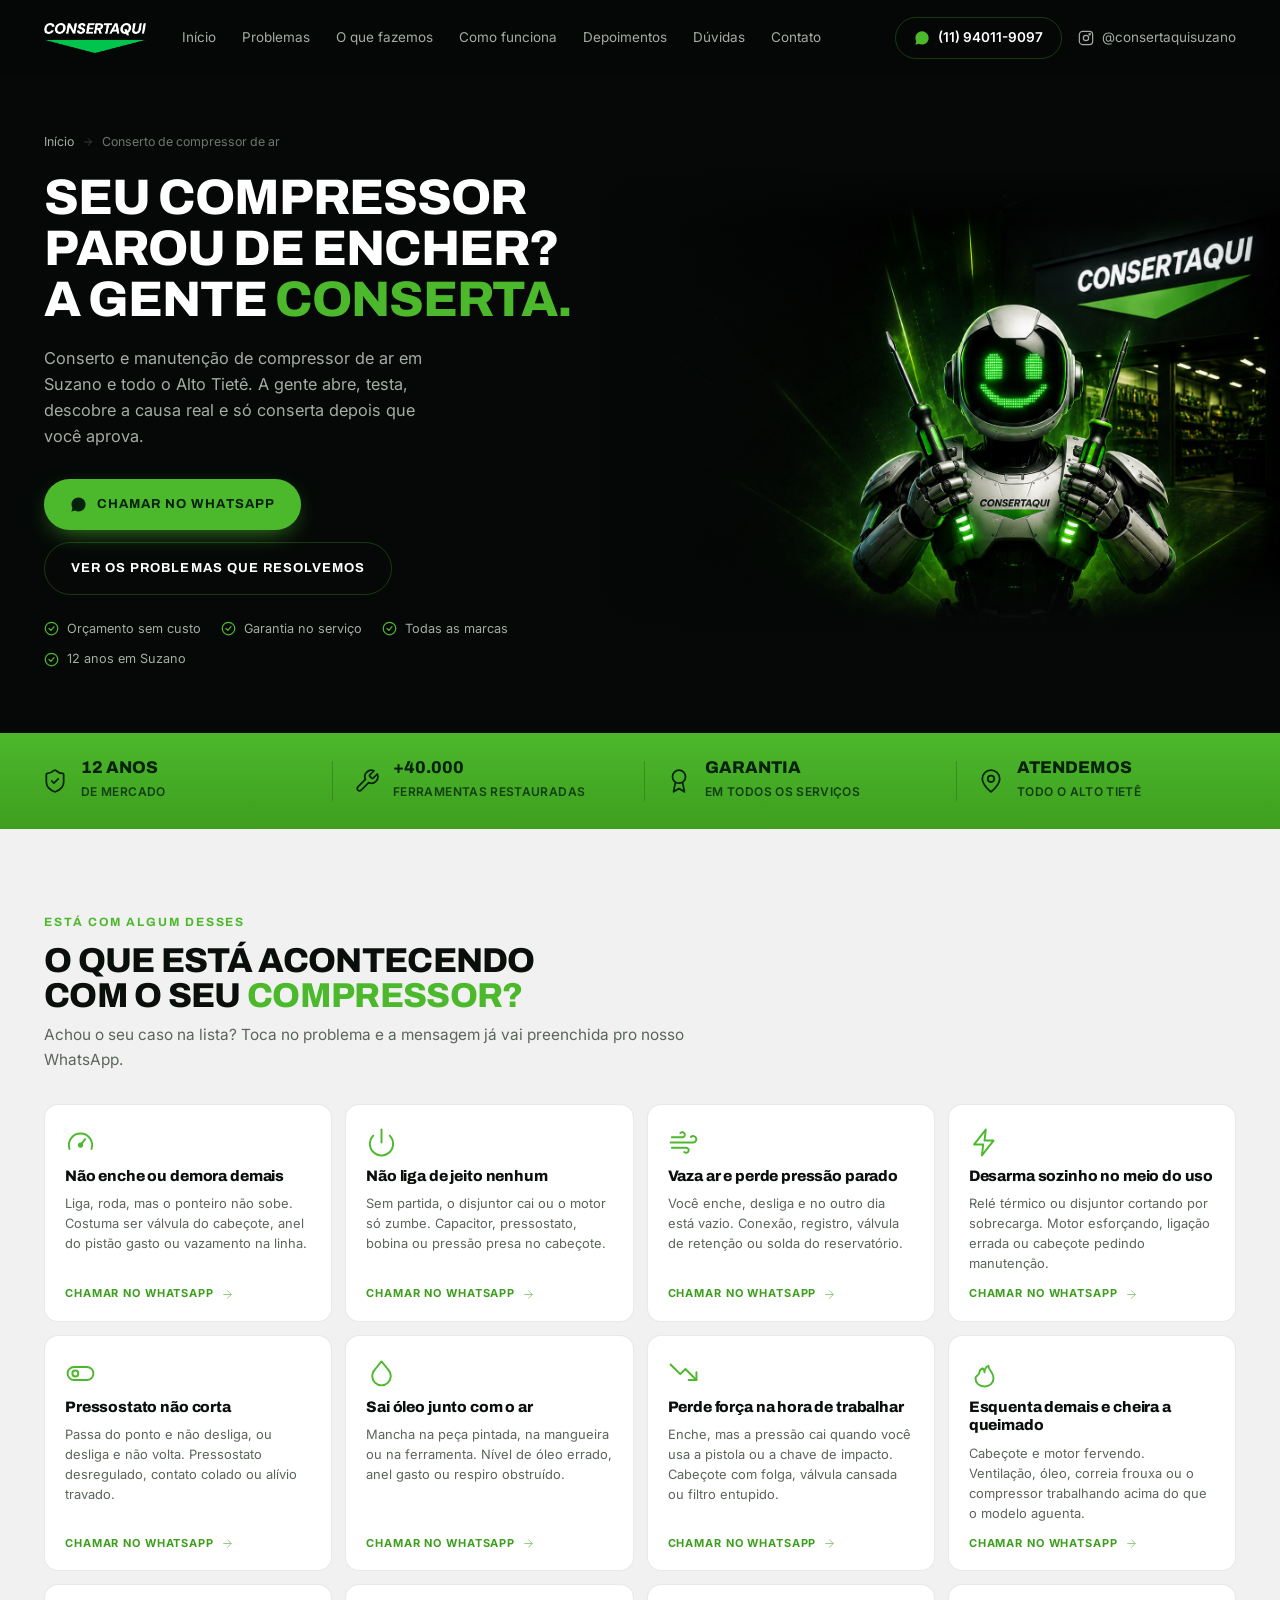
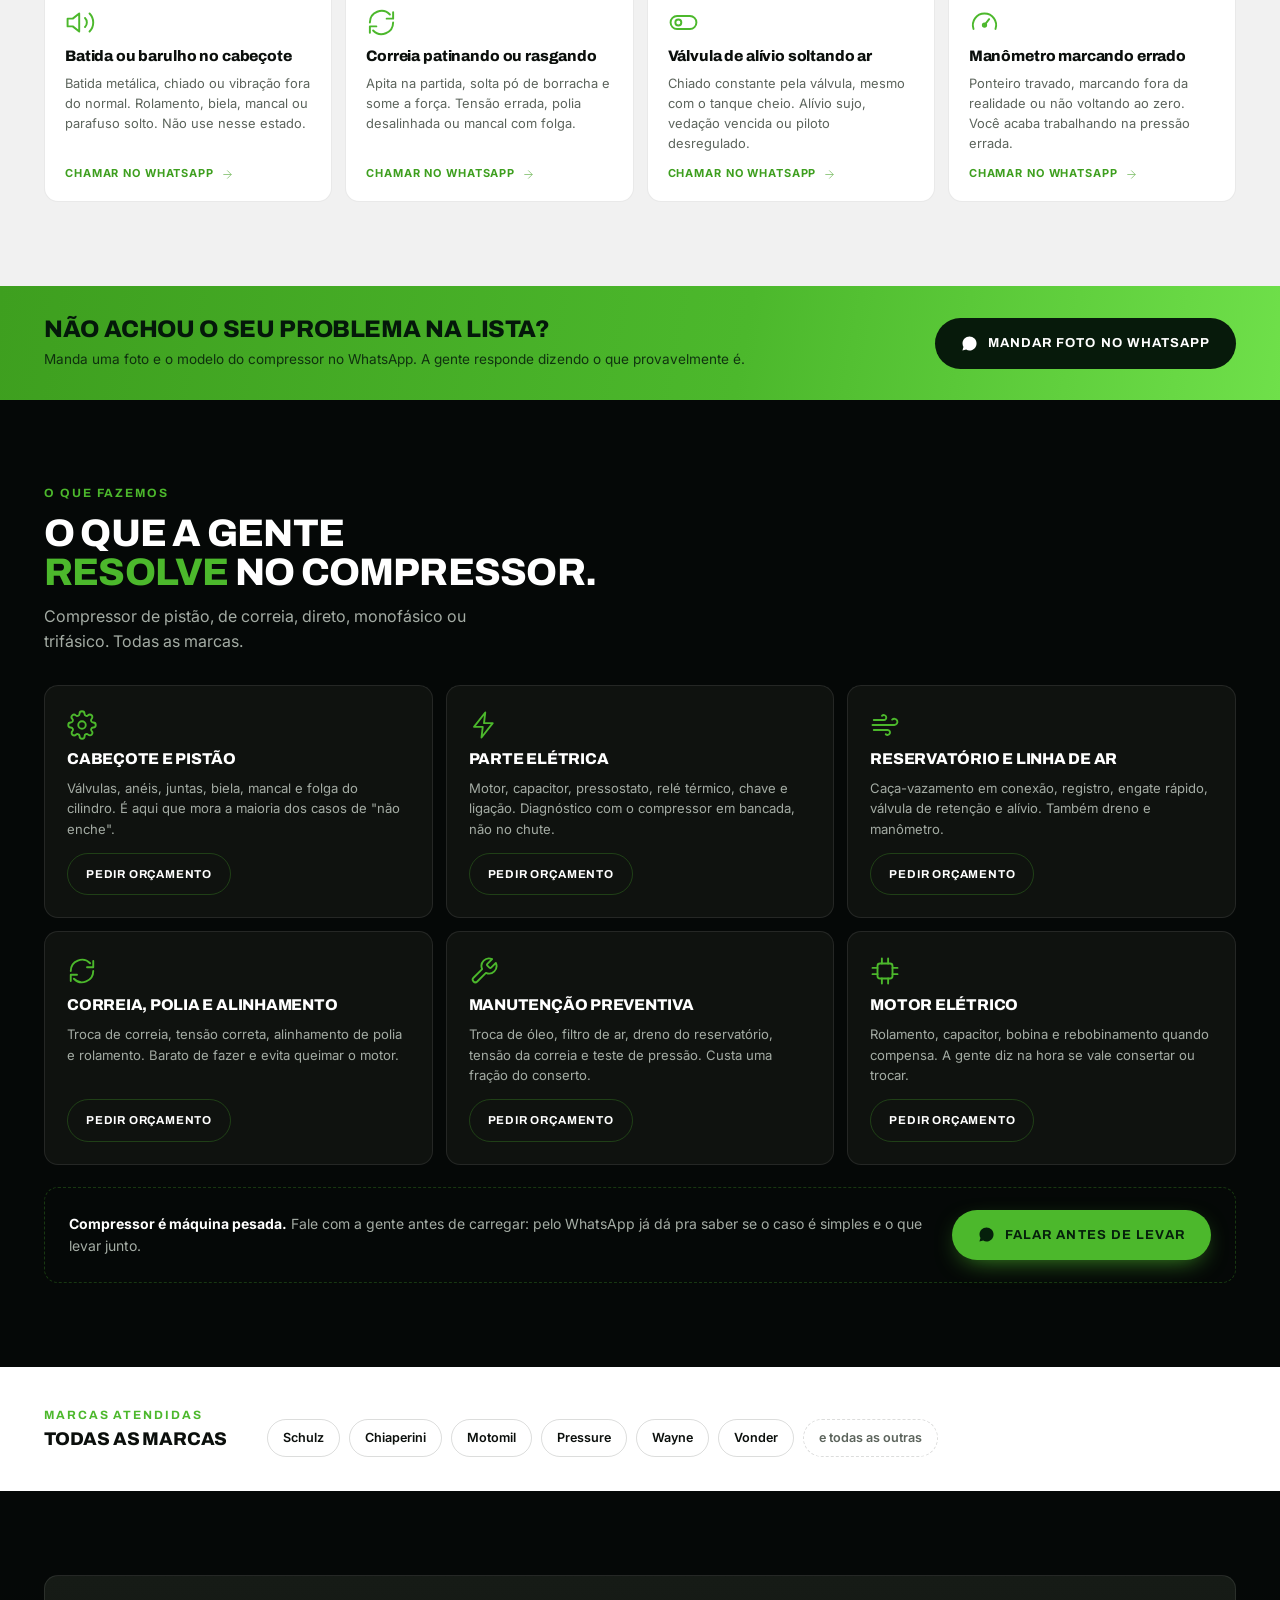
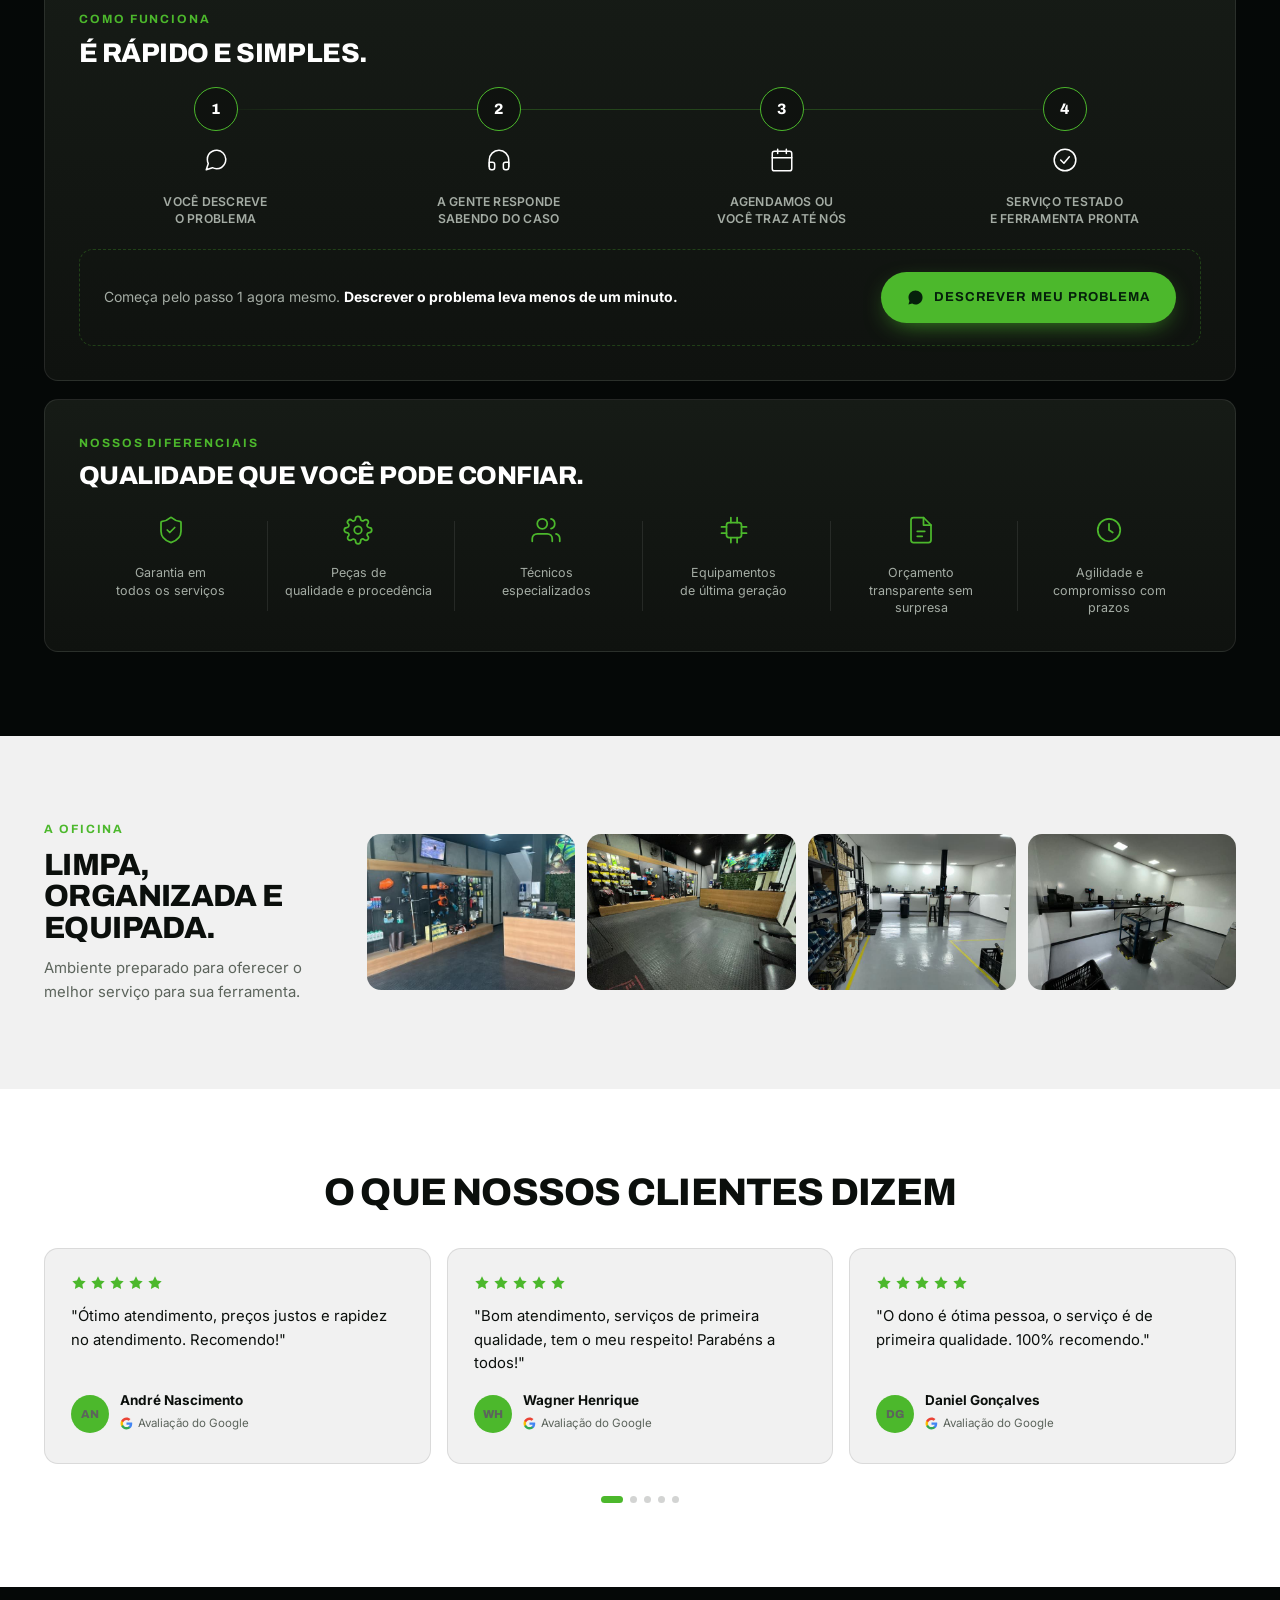
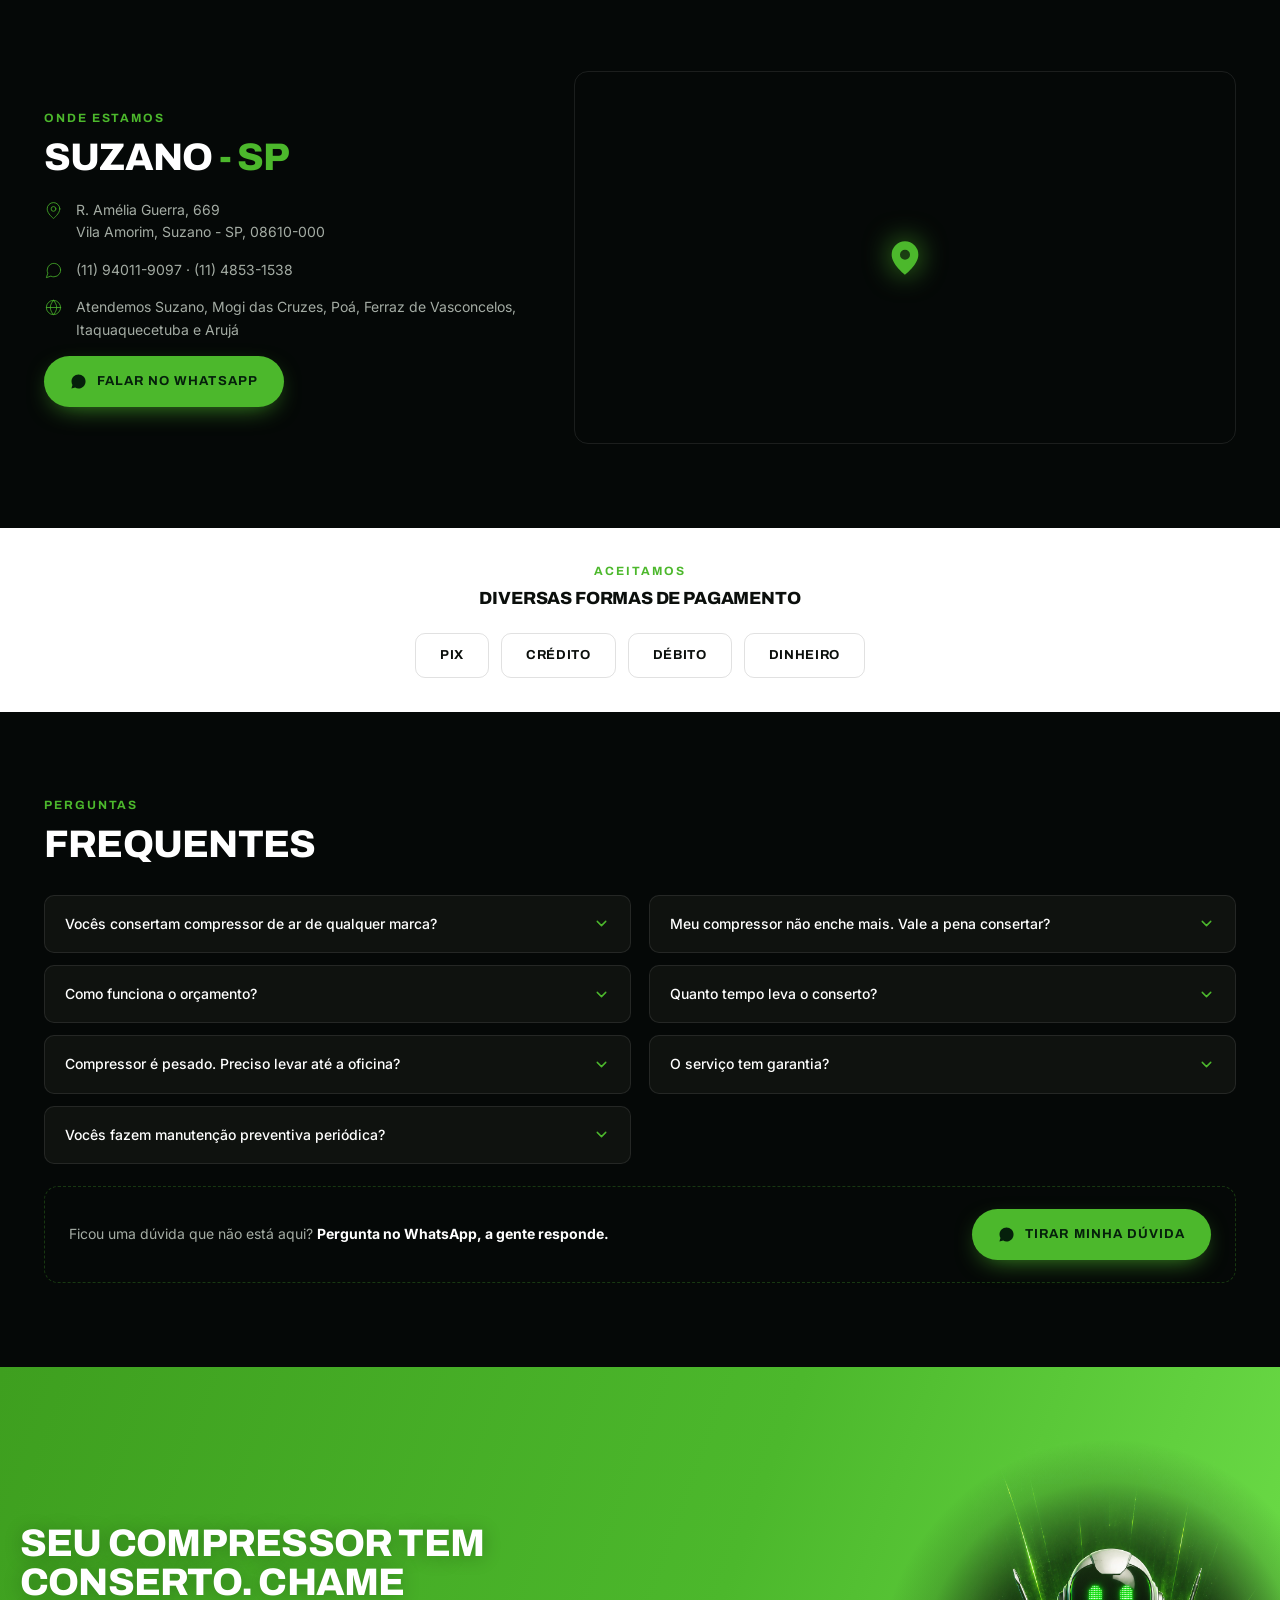
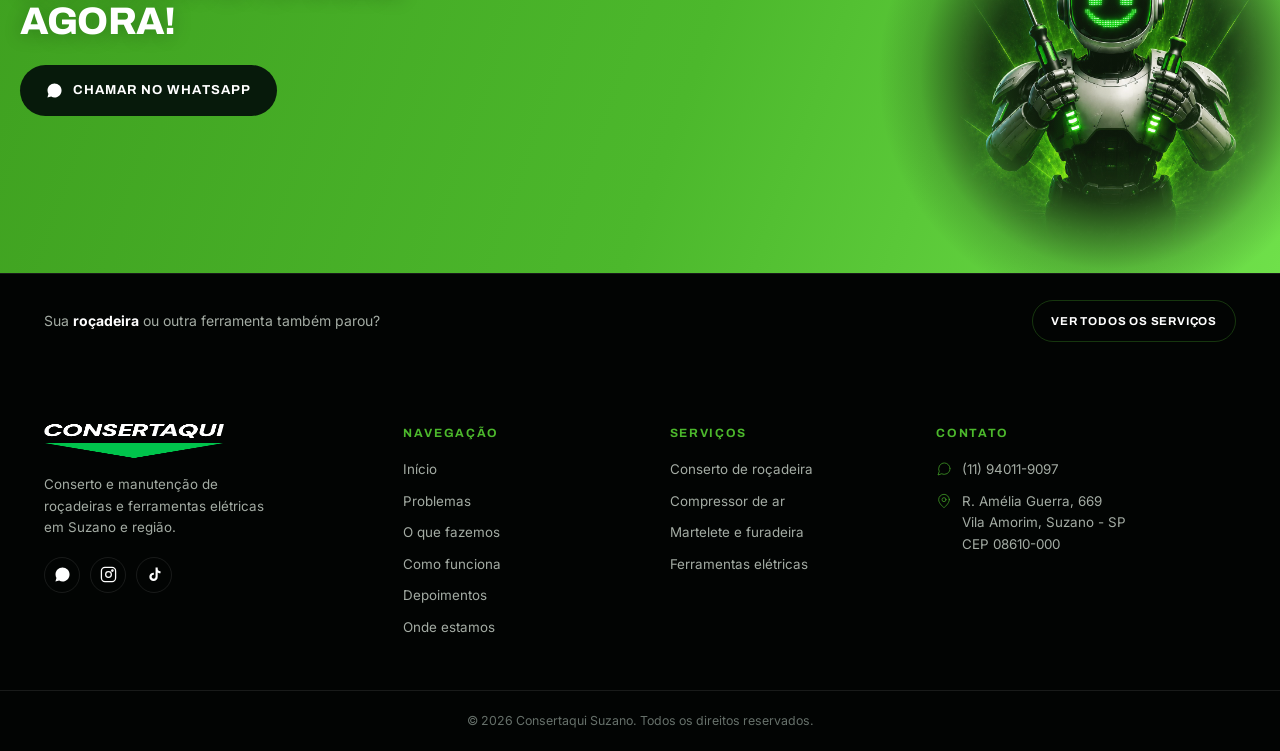
==== conserto-de-compressor-de-ar/index.html @ 0b689e69 "Tres landing pages de campanha: compressor, martelete e ferramentas Uma pagina por grupo de anuncio " ====
<!DOCTYPE html>
<html lang="pt-BR">
<head>
<meta charset="UTF-8">
<meta name="viewport" content="width=device-width, initial-scale=1">
<title>Conserto de Compressor de Ar em Suzano | Consertaqui</title>
<meta name="description" content="Compressor de ar não enche, não liga, vaza ou desarma? Conserto em Suzano e no Alto Tietê, com orçamento sem custo e garantia. Todas as marcas.">
<link rel="canonical" href="https://www.consertaquisuzano.com.br/conserto-de-compressor-de-ar/">
<meta name="theme-color" content="#050807">

<meta property="og:type" content="website">
<meta property="og:locale" content="pt_BR">
<meta property="og:site_name" content="Consertaqui">
<meta property="og:title" content="Conserto de Compressor de Ar em Suzano | Consertaqui">
<meta property="og:description" content="Compressor de ar não enche, não liga, vaza ou desarma? Conserto em Suzano e no Alto Tietê, com orçamento sem custo e garantia. Todas as marcas.">
<meta property="og:url" content="https://www.consertaquisuzano.com.br/conserto-de-compressor-de-ar/">
<meta property="og:image" content="https://www.consertaquisuzano.com.br/assets/img/hero-desktop.jpg">

<link rel="icon" href="../assets/img/logo.png">
<link rel="apple-touch-icon" href="../assets/img/logo.png">

<link rel="preconnect" href="https://fonts.googleapis.com">
<link rel="preconnect" href="https://fonts.gstatic.com" crossorigin>
<link href="https://fonts.googleapis.com/css2?family=Archivo:wght@600;700;800;900&family=Inter:wght@400;500;600;700&display=swap" rel="stylesheet">
<link rel="preload" as="image" href="../assets/img/hero-desktop.jpg" media="(min-width: 861px)">
<link rel="preload" as="image" href="../assets/img/hero-mobile.jpg" media="(max-width: 860px)">
<link rel="stylesheet" href="../assets/css/style.css">
<link rel="stylesheet" href="../assets/css/lp.css">
</head>
<body>

<!-- ====================================================== HEADER ====== -->
<header class="head" id="head">
  <div class="wrap head__in">
    <a href="../" class="head__logo" aria-label="Consertaqui, página inicial">
      <img src="../assets/img/logo.png" alt="Consertaqui" width="160" height="30">
    </a>

    <nav class="nav" aria-label="Navegação principal">
      <a href="../">Início</a>
      <a href="#problemas">Problemas</a>
      <a href="#servicos">O que fazemos</a>
      <a href="#como">Como funciona</a>
      <a href="#depoimentos">Depoimentos</a>
      <a href="#faq">Dúvidas</a>
      <a href="#contato">Contato</a>
    </nav>

    <div class="head__side">
      <a href="https://wa.me/5511940119097" class="head__wa" data-wa="Olá! Vim pelo site. Meu compressor de ar está com problema e gostaria de um orçamento." target="_blank" rel="noopener">
        <svg viewBox="0 0 24 24" fill="currentColor" aria-hidden="true"><path d="M12.04 2C6.58 2 2.13 6.45 2.13 11.91c0 1.75.46 3.45 1.32 4.95L2 22l5.25-1.38a9.87 9.87 0 0 0 4.79 1.22c5.46 0 9.91-4.45 9.91-9.91 0-2.65-1.03-5.14-2.9-7.01A9.82 9.82 0 0 0 12.04 2zm5.43 12.38c-.3-.15-1.76-.87-2.03-.97-.27-.1-.47-.15-.67.15-.2.3-.77.96-.94 1.16-.17.2-.35.22-.65.07-.3-.15-1.26-.46-2.4-1.48-.89-.79-1.49-1.77-1.66-2.07-.17-.3-.02-.46.13-.61.13-.13.3-.35.45-.52.15-.17.2-.3.3-.5.1-.2.05-.37-.02-.52-.08-.15-.67-1.61-.92-2.2-.24-.58-.49-.5-.67-.51h-.57c-.2 0-.52.07-.79.37-.27.3-1.04 1.01-1.04 2.47s1.06 2.86 1.21 3.06c.15.2 2.1 3.2 5.08 4.49.71.3 1.26.49 1.69.63.71.22 1.36.19 1.87.12.57-.09 1.76-.72 2.01-1.41.25-.7.25-1.29.17-1.42-.07-.12-.27-.2-.57-.35z"/></svg>
        (11) 94011-9097
      </a>
      <a href="https://www.instagram.com/consertaquisuzano/" class="head__ig" target="_blank" rel="noopener">
        <svg viewBox="0 0 24 24" fill="none" stroke="currentColor" stroke-width="1.8" stroke-linecap="round" stroke-linejoin="round" aria-hidden="true"><rect x="2" y="2" width="20" height="20" rx="5"/><circle cx="12" cy="12" r="4"/><circle cx="17.5" cy="6.5" r="1"/></svg>
        @consertaquisuzano
      </a>
      <button class="burger" id="burger" aria-label="Abrir menu" aria-expanded="false" aria-controls="menu"><span></span></button>
    </div>
  </div>

  <div class="menu" id="menu">
    <div class="menu__in"><div>
      <a href="../">Início</a>
      <a href="#problemas">Problemas</a>
      <a href="#servicos">O que fazemos</a>
      <a href="#marcas">Marcas</a>
      <a href="#como">Como funciona</a>
      <a href="#oficina">A Oficina</a>
      <a href="#depoimentos">Depoimentos</a>
      <a href="#faq">Perguntas Frequentes</a>
      <a href="#contato">Onde Estamos</a>
      <a class="btn btn--wa btn--block" data-wa="Olá! Vim pelo site. Meu compressor de ar está com problema e gostaria de um orçamento." href="https://wa.me/5511940119097"><svg viewBox="0 0 24 24" fill="currentColor" aria-hidden="true"><path d="M12.04 2C6.58 2 2.13 6.45 2.13 11.91c0 1.75.46 3.45 1.32 4.95L2 22l5.25-1.38a9.87 9.87 0 0 0 4.79 1.22c5.46 0 9.91-4.45 9.91-9.91 0-2.65-1.03-5.14-2.9-7.01A9.82 9.82 0 0 0 12.04 2zm5.43 12.38c-.3-.15-1.76-.87-2.03-.97-.27-.1-.47-.15-.67.15-.2.3-.77.96-.94 1.16-.17.2-.35.22-.65.07-.3-.15-1.26-.46-2.4-1.48-.89-.79-1.49-1.77-1.66-2.07-.17-.3-.02-.46.13-.61.13-.13.3-.35.45-.52.15-.17.2-.3.3-.5.1-.2.05-.37-.02-.52-.08-.15-.67-1.61-.92-2.2-.24-.58-.49-.5-.67-.51h-.57c-.2 0-.52.07-.79.37-.27.3-1.04 1.01-1.04 2.47s1.06 2.86 1.21 3.06c.15.2 2.1 3.2 5.08 4.49.71.3 1.26.49 1.69.63.71.22 1.36.19 1.87.12.57-.09 1.76-.72 2.01-1.41.25-.7.25-1.29.17-1.42-.07-.12-.27-.2-.57-.35z"/></svg>Chamar no WhatsApp</a>
    </div></div>
  </div>
</header>

<main id="topo">

<!-- ======================================================== HERO ====== -->
<section class="hero hero--lp">
  <div class="wrap hero__grid">
    <div class="hero__copy">
      <nav class="mig" aria-label="Você está em">
        <a href="../">Início</a>
        <svg class="" viewBox="0 0 24 24" fill="none" stroke="currentColor" stroke-linecap="round" stroke-linejoin="round" aria-hidden="true"><path d="M5 12h13"/><path d="m12 5 7 7-7 7"/></svg>
        <span>Conserto de compressor de ar</span>
      </nav>

      <h1>Seu compressor<br>parou de encher?<br>A gente <span class="g">conserta.</span></h1>

      <div class="hero__mob">
        <img src="../assets/img/hero-mobile.jpg" alt="Mascote da Consertaqui segurando duas chaves de fenda" width="1024" height="1536" fetchpriority="high">
      </div>

      <p class="hero__sub">Conserto e manutenção de compressor de ar em Suzano e todo o Alto Tietê. A gente abre, testa, descobre a causa real e só conserta depois que você aprova.</p>

      <div class="hero__cta">
        <a class="btn btn--wa" data-wa="Olá! Vim pelo site. Meu compressor de ar está com problema e gostaria de um orçamento." href="https://wa.me/5511940119097"><svg viewBox="0 0 24 24" fill="currentColor" aria-hidden="true"><path d="M12.04 2C6.58 2 2.13 6.45 2.13 11.91c0 1.75.46 3.45 1.32 4.95L2 22l5.25-1.38a9.87 9.87 0 0 0 4.79 1.22c5.46 0 9.91-4.45 9.91-9.91 0-2.65-1.03-5.14-2.9-7.01A9.82 9.82 0 0 0 12.04 2zm5.43 12.38c-.3-.15-1.76-.87-2.03-.97-.27-.1-.47-.15-.67.15-.2.3-.77.96-.94 1.16-.17.2-.35.22-.65.07-.3-.15-1.26-.46-2.4-1.48-.89-.79-1.49-1.77-1.66-2.07-.17-.3-.02-.46.13-.61.13-.13.3-.35.45-.52.15-.17.2-.3.3-.5.1-.2.05-.37-.02-.52-.08-.15-.67-1.61-.92-2.2-.24-.58-.49-.5-.67-.51h-.57c-.2 0-.52.07-.79.37-.27.3-1.04 1.01-1.04 2.47s1.06 2.86 1.21 3.06c.15.2 2.1 3.2 5.08 4.49.71.3 1.26.49 1.69.63.71.22 1.36.19 1.87.12.57-.09 1.76-.72 2.01-1.41.25-.7.25-1.29.17-1.42-.07-.12-.27-.2-.57-.35z"/></svg>Chamar no WhatsApp</a>
        <a class="btn btn--ghost" href="#problemas">Ver os problemas que resolvemos</a>
      </div>

      <ul class="hero__nota">
        <li><svg class="" viewBox="0 0 24 24" fill="none" stroke="currentColor" stroke-linecap="round" stroke-linejoin="round" aria-hidden="true"><circle cx="12" cy="12" r="10"/><path d="m8 12 3 3 5-6"/></svg>Orçamento sem custo</li>
        <li><svg class="" viewBox="0 0 24 24" fill="none" stroke="currentColor" stroke-linecap="round" stroke-linejoin="round" aria-hidden="true"><circle cx="12" cy="12" r="10"/><path d="m8 12 3 3 5-6"/></svg>Garantia no serviço</li>
        <li><svg class="" viewBox="0 0 24 24" fill="none" stroke="currentColor" stroke-linecap="round" stroke-linejoin="round" aria-hidden="true"><circle cx="12" cy="12" r="10"/><path d="m8 12 3 3 5-6"/></svg>Todas as marcas</li>
        <li><svg class="" viewBox="0 0 24 24" fill="none" stroke="currentColor" stroke-linecap="round" stroke-linejoin="round" aria-hidden="true"><circle cx="12" cy="12" r="10"/><path d="m8 12 3 3 5-6"/></svg>12 anos em Suzano</li>
      </ul>
    </div>

    <div class="hero__art">
      <img src="../assets/img/hero-desktop.jpg" alt="Mascote da Consertaqui com duas chaves de fenda em frente à loja em Suzano" width="1536" height="1024" fetchpriority="high">
    </div>
  </div>
</section>

<!-- ======================================================= SELOS ====== -->
<section class="selos">
  <div class="wrap selos__in">
    <div class="selo" data-rv>
      <svg class="" viewBox="0 0 24 24" fill="none" stroke="currentColor" stroke-linecap="round" stroke-linejoin="round" aria-hidden="true"><path d="M20 13c0 5-3.5 7.5-7.66 8.95a1 1 0 0 1-.67-.01C7.5 20.5 4 18 4 13V6a1 1 0 0 1 1-1c2 0 4.5-1.2 6.24-2.72a1.17 1.17 0 0 1 1.52 0C14.51 3.81 17 5 19 5a1 1 0 0 1 1 1z"/><path d="m9 12 2 2 4-4"/></svg>
      <div><b>12 anos</b><span>de mercado</span></div>
    </div>
    <div class="selo" data-rv style="--d:80ms">
      <svg class="" viewBox="0 0 24 24" fill="none" stroke="currentColor" stroke-linecap="round" stroke-linejoin="round" aria-hidden="true"><path d="M14.7 6.3a1 1 0 0 0 0 1.4l1.6 1.6a1 1 0 0 0 1.4 0l3.77-3.77a6 6 0 0 1-7.94 7.94l-6.91 6.91a2.12 2.12 0 0 1-3-3l6.91-6.91a6 6 0 0 1 7.94-7.94z"/></svg>
      <div><b>+40.000</b><span>ferramentas restauradas</span></div>
    </div>
    <div class="selo" data-rv style="--d:160ms">
      <svg class="" viewBox="0 0 24 24" fill="none" stroke="currentColor" stroke-linecap="round" stroke-linejoin="round" aria-hidden="true"><circle cx="12" cy="8" r="6"/><path d="M15.48 13.89 17 22l-5-3-5 3 1.52-8.11"/></svg>
      <div><b>Garantia</b><span>em todos os serviços</span></div>
    </div>
    <div class="selo" data-rv style="--d:240ms">
      <svg class="" viewBox="0 0 24 24" fill="none" stroke="currentColor" stroke-linecap="round" stroke-linejoin="round" aria-hidden="true"><path d="M20 10c0 6-8 12-8 12s-8-6-8-12a8 8 0 0 1 16 0z"/><circle cx="12" cy="10" r="3"/></svg>
      <div><b>Atendemos</b><span>todo o Alto Tietê</span></div>
    </div>
  </div>
</section>

<!-- ==================================================== AS DORES ====== -->
<section class="sec sec--light" id="problemas">
  <div class="wrap">
    <div class="dores__head" data-rv>
      <div class="eyebrow">Está com algum desses</div>
      <h2>O que está acontecendo<br>com o seu <span class="g">compressor?</span></h2>
      <p>Achou o seu caso na lista? Toca no problema e a mensagem já vai preenchida pro nosso WhatsApp.</p>
    </div>

    <div class="dores__grid">
      <a class="dor" data-rv style="--d:0ms" data-wa="Olá! Vim pelo site. Meu compressor de ar *não está enchendo* (ou demora muito). Consegue avaliar?" href="https://wa.me/5511940119097">
        <svg class="dor__ico" viewBox="0 0 24 24" fill="none" stroke="currentColor" stroke-linecap="round" stroke-linejoin="round" aria-hidden="true"><path d="M20.5 17a9 9 0 1 0-17 0"/><path d="m12 14 3.6-4.6"/><circle cx="12" cy="14" r="1.3"/></svg>
        <b>Não enche ou demora demais</b>
        <p>Liga, roda, mas o ponteiro não sobe. Costuma ser válvula do cabeçote, anel do pistão gasto ou vazamento na linha.</p>
        <span class="dor__cta">Chamar no WhatsApp <svg class="" viewBox="0 0 24 24" fill="none" stroke="currentColor" stroke-linecap="round" stroke-linejoin="round" aria-hidden="true"><path d="M5 12h13"/><path d="m12 5 7 7-7 7"/></svg></span>
      </a>
      <a class="dor" data-rv style="--d:45ms" data-wa="Olá! Vim pelo site. Meu compressor de ar *não liga*. Consegue avaliar?" href="https://wa.me/5511940119097">
        <svg class="dor__ico" viewBox="0 0 24 24" fill="none" stroke="currentColor" stroke-linecap="round" stroke-linejoin="round" aria-hidden="true"><path d="M18.36 6.64a9 9 0 1 1-12.73 0"/><path d="M12 2v10"/></svg>
        <b>Não liga de jeito nenhum</b>
        <p>Sem partida, o disjuntor cai ou o motor só zumbe. Capacitor, pressostato, bobina ou pressão presa no cabeçote.</p>
        <span class="dor__cta">Chamar no WhatsApp <svg class="" viewBox="0 0 24 24" fill="none" stroke="currentColor" stroke-linecap="round" stroke-linejoin="round" aria-hidden="true"><path d="M5 12h13"/><path d="m12 5 7 7-7 7"/></svg></span>
      </a>
      <a class="dor" data-rv style="--d:90ms" data-wa="Olá! Vim pelo site. Meu compressor de ar está *vazando ar*. Consegue avaliar?" href="https://wa.me/5511940119097">
        <svg class="dor__ico" viewBox="0 0 24 24" fill="none" stroke="currentColor" stroke-linecap="round" stroke-linejoin="round" aria-hidden="true"><path d="M17.7 7.7A2.5 2.5 0 1 1 19.5 12H2"/><path d="M9.6 4.6A2 2 0 1 1 11 8H3"/><path d="M12.6 19.4A2 2 0 1 0 14 16H3"/></svg>
        <b>Vaza ar e perde pressão parado</b>
        <p>Você enche, desliga e no outro dia está vazio. Conexão, registro, válvula de retenção ou solda do reservatório.</p>
        <span class="dor__cta">Chamar no WhatsApp <svg class="" viewBox="0 0 24 24" fill="none" stroke="currentColor" stroke-linecap="round" stroke-linejoin="round" aria-hidden="true"><path d="M5 12h13"/><path d="m12 5 7 7-7 7"/></svg></span>
      </a>
      <a class="dor" data-rv style="--d:135ms" data-wa="Olá! Vim pelo site. Meu compressor de ar *desarma sozinho*. Consegue avaliar?" href="https://wa.me/5511940119097">
        <svg class="dor__ico" viewBox="0 0 24 24" fill="none" stroke="currentColor" stroke-linecap="round" stroke-linejoin="round" aria-hidden="true"><path d="M13 2 4 13.5h7l-1 8.5 9-11.5h-7z"/></svg>
        <b>Desarma sozinho no meio do uso</b>
        <p>Relé térmico ou disjuntor cortando por sobrecarga. Motor esforçando, ligação errada ou cabeçote pedindo manutenção.</p>
        <span class="dor__cta">Chamar no WhatsApp <svg class="" viewBox="0 0 24 24" fill="none" stroke="currentColor" stroke-linecap="round" stroke-linejoin="round" aria-hidden="true"><path d="M5 12h13"/><path d="m12 5 7 7-7 7"/></svg></span>
      </a>
      <a class="dor" data-rv style="--d:180ms" data-wa="Olá! Vim pelo site. O *pressostato* do meu compressor não está cortando. Consegue avaliar?" href="https://wa.me/5511940119097">
        <svg class="dor__ico" viewBox="0 0 24 24" fill="none" stroke="currentColor" stroke-linecap="round" stroke-linejoin="round" aria-hidden="true"><rect x="2" y="7" width="20" height="10" rx="5"/><circle cx="8" cy="12" r="2.3"/></svg>
        <b>Pressostato não corta</b>
        <p>Passa do ponto e não desliga, ou desliga e não volta. Pressostato desregulado, contato colado ou alívio travado.</p>
        <span class="dor__cta">Chamar no WhatsApp <svg class="" viewBox="0 0 24 24" fill="none" stroke="currentColor" stroke-linecap="round" stroke-linejoin="round" aria-hidden="true"><path d="M5 12h13"/><path d="m12 5 7 7-7 7"/></svg></span>
      </a>
      <a class="dor" data-rv style="--d:225ms" data-wa="Olá! Vim pelo site. Meu compressor está *saindo óleo junto com o ar*. Consegue avaliar?" href="https://wa.me/5511940119097">
        <svg class="dor__ico" viewBox="0 0 24 24" fill="none" stroke="currentColor" stroke-linecap="round" stroke-linejoin="round" aria-hidden="true"><path d="M12 2.7 6.9 8.9a7.2 7.2 0 1 0 10.2 0z"/></svg>
        <b>Sai óleo junto com o ar</b>
        <p>Mancha na peça pintada, na mangueira ou na ferramenta. Nível de óleo errado, anel gasto ou respiro obstruído.</p>
        <span class="dor__cta">Chamar no WhatsApp <svg class="" viewBox="0 0 24 24" fill="none" stroke="currentColor" stroke-linecap="round" stroke-linejoin="round" aria-hidden="true"><path d="M5 12h13"/><path d="m12 5 7 7-7 7"/></svg></span>
      </a>
      <a class="dor" data-rv style="--d:270ms" data-wa="Olá! Vim pelo site. Meu compressor *perde pressão* quando eu vou usar. Consegue avaliar?" href="https://wa.me/5511940119097">
        <svg class="dor__ico" viewBox="0 0 24 24" fill="none" stroke="currentColor" stroke-linecap="round" stroke-linejoin="round" aria-hidden="true"><path d="M22 17l-8.5-8.5-4 4L2 5"/><path d="M16 17h6v-6"/></svg>
        <b>Perde força na hora de trabalhar</b>
        <p>Enche, mas a pressão cai quando você usa a pistola ou a chave de impacto. Cabeçote com folga, válvula cansada ou filtro entupido.</p>
        <span class="dor__cta">Chamar no WhatsApp <svg class="" viewBox="0 0 24 24" fill="none" stroke="currentColor" stroke-linecap="round" stroke-linejoin="round" aria-hidden="true"><path d="M5 12h13"/><path d="m12 5 7 7-7 7"/></svg></span>
      </a>
      <a class="dor" data-rv style="--d:315ms" data-wa="Olá! Vim pelo site. Meu compressor está *esquentando muito*. Consegue avaliar?" href="https://wa.me/5511940119097">
        <svg class="dor__ico" viewBox="0 0 24 24" fill="none" stroke="currentColor" stroke-linecap="round" stroke-linejoin="round" aria-hidden="true"><path d="M12 22c4 0 7-2.6 7-6.5 0-4.6-4-6-4-9.5 0 0-3 1.5-3 5 0-2-1.5-3-1.5-3S8 9 8 11.5C8 13 5 14 5 15.5 5 19.4 8 22 12 22z"/></svg>
        <b>Esquenta demais e cheira a queimado</b>
        <p>Cabeçote e motor fervendo. Ventilação, óleo, correia frouxa ou o compressor trabalhando acima do que o modelo aguenta.</p>
        <span class="dor__cta">Chamar no WhatsApp <svg class="" viewBox="0 0 24 24" fill="none" stroke="currentColor" stroke-linecap="round" stroke-linejoin="round" aria-hidden="true"><path d="M5 12h13"/><path d="m12 5 7 7-7 7"/></svg></span>
      </a>
      <a class="dor" data-rv style="--d:360ms" data-wa="Olá! Vim pelo site. Meu compressor está *fazendo barulho estranho*. Consegue avaliar?" href="https://wa.me/5511940119097">
        <svg class="dor__ico" viewBox="0 0 24 24" fill="none" stroke="currentColor" stroke-linecap="round" stroke-linejoin="round" aria-hidden="true"><path d="M11 5 6 9H2v6h4l5 4z"/><path d="M15.5 8.5a5 5 0 0 1 0 7"/><path d="M19 5a10 10 0 0 1 0 14"/></svg>
        <b>Batida ou barulho no cabeçote</b>
        <p>Batida metálica, chiado ou vibração fora do normal. Rolamento, biela, mancal ou parafuso solto. Não use nesse estado.</p>
        <span class="dor__cta">Chamar no WhatsApp <svg class="" viewBox="0 0 24 24" fill="none" stroke="currentColor" stroke-linecap="round" stroke-linejoin="round" aria-hidden="true"><path d="M5 12h13"/><path d="m12 5 7 7-7 7"/></svg></span>
      </a>
      <a class="dor" data-rv style="--d:405ms" data-wa="Olá! Vim pelo site. A *correia* do meu compressor está patinando ou rasgando. Consegue avaliar?" href="https://wa.me/5511940119097">
        <svg class="dor__ico" viewBox="0 0 24 24" fill="none" stroke="currentColor" stroke-linecap="round" stroke-linejoin="round" aria-hidden="true"><path d="M21 12a9 9 0 0 1-15.5 6.2"/><path d="M3 12a9 9 0 0 1 15.5-6.2"/><path d="M21 4v5h-5"/><path d="M3 20v-5h5"/></svg>
        <b>Correia patinando ou rasgando</b>
        <p>Apita na partida, solta pó de borracha e some a força. Tensão errada, polia desalinhada ou mancal com folga.</p>
        <span class="dor__cta">Chamar no WhatsApp <svg class="" viewBox="0 0 24 24" fill="none" stroke="currentColor" stroke-linecap="round" stroke-linejoin="round" aria-hidden="true"><path d="M5 12h13"/><path d="m12 5 7 7-7 7"/></svg></span>
      </a>
      <a class="dor" data-rv style="--d:450ms" data-wa="Olá! Vim pelo site. A *válvula de alívio* do meu compressor está soltando ar. Consegue avaliar?" href="https://wa.me/5511940119097">
        <svg class="dor__ico" viewBox="0 0 24 24" fill="none" stroke="currentColor" stroke-linecap="round" stroke-linejoin="round" aria-hidden="true"><rect x="2" y="7" width="20" height="10" rx="5"/><circle cx="8" cy="12" r="2.3"/></svg>
        <b>Válvula de alívio soltando ar</b>
        <p>Chiado constante pela válvula, mesmo com o tanque cheio. Alívio sujo, vedação vencida ou piloto desregulado.</p>
        <span class="dor__cta">Chamar no WhatsApp <svg class="" viewBox="0 0 24 24" fill="none" stroke="currentColor" stroke-linecap="round" stroke-linejoin="round" aria-hidden="true"><path d="M5 12h13"/><path d="m12 5 7 7-7 7"/></svg></span>
      </a>
      <a class="dor" data-rv style="--d:495ms" data-wa="Olá! Vim pelo site. O *manômetro* do meu compressor está marcando errado. Consegue avaliar?" href="https://wa.me/5511940119097">
        <svg class="dor__ico" viewBox="0 0 24 24" fill="none" stroke="currentColor" stroke-linecap="round" stroke-linejoin="round" aria-hidden="true"><path d="M20.5 17a9 9 0 1 0-17 0"/><path d="m12 14 3.6-4.6"/><circle cx="12" cy="14" r="1.3"/></svg>
        <b>Manômetro marcando errado</b>
        <p>Ponteiro travado, marcando fora da realidade ou não voltando ao zero. Você acaba trabalhando na pressão errada.</p>
        <span class="dor__cta">Chamar no WhatsApp <svg class="" viewBox="0 0 24 24" fill="none" stroke="currentColor" stroke-linecap="round" stroke-linejoin="round" aria-hidden="true"><path d="M5 12h13"/><path d="m12 5 7 7-7 7"/></svg></span>
      </a>
    </div>
  </div>
</section>

<!-- ============================================ FAIXA DE REFORÇO ====== -->
<section class="faixa">
  <div class="wrap faixa__in">
    <div class="faixa__txt" data-rv>
      <b>Não achou o seu problema na lista?</b>
      <p>Manda uma foto e o modelo do compressor no WhatsApp. A gente responde dizendo o que provavelmente é.</p>
    </div>
    <a class="btn btn--dark" data-wa="Olá! Vim pelo site. Vou mandar a foto do meu compressor de ar, o problema é o seguinte:" href="https://wa.me/5511940119097"><svg viewBox="0 0 24 24" fill="currentColor" aria-hidden="true"><path d="M12.04 2C6.58 2 2.13 6.45 2.13 11.91c0 1.75.46 3.45 1.32 4.95L2 22l5.25-1.38a9.87 9.87 0 0 0 4.79 1.22c5.46 0 9.91-4.45 9.91-9.91 0-2.65-1.03-5.14-2.9-7.01A9.82 9.82 0 0 0 12.04 2zm5.43 12.38c-.3-.15-1.76-.87-2.03-.97-.27-.1-.47-.15-.67.15-.2.3-.77.96-.94 1.16-.17.2-.35.22-.65.07-.3-.15-1.26-.46-2.4-1.48-.89-.79-1.49-1.77-1.66-2.07-.17-.3-.02-.46.13-.61.13-.13.3-.35.45-.52.15-.17.2-.3.3-.5.1-.2.05-.37-.02-.52-.08-.15-.67-1.61-.92-2.2-.24-.58-.49-.5-.67-.51h-.57c-.2 0-.52.07-.79.37-.27.3-1.04 1.01-1.04 2.47s1.06 2.86 1.21 3.06c.15.2 2.1 3.2 5.08 4.49.71.3 1.26.49 1.69.63.71.22 1.36.19 1.87.12.57-.09 1.76-.72 2.01-1.41.25-.7.25-1.29.17-1.42-.07-.12-.27-.2-.57-.35z"/></svg>Mandar foto no WhatsApp</a>
  </div>
</section>

<!-- =================================================== SOLUÇÕES ======= -->
<section class="sec sec--dark" id="servicos">
  <div class="wrap">
    <div class="sols__head" data-rv>
      <div class="eyebrow">O que fazemos</div>
      <h2>O que a gente<br><span class="g">resolve</span> no compressor.</h2>
      <p class="lead">Compressor de pistão, de correia, direto, monofásico ou trifásico. Todas as marcas.</p>
    </div>

    <div class="sols__grid">
      <article class="sol" data-rv style="--d:0ms">
        <svg class="sol__ico" viewBox="0 0 24 24" fill="none" stroke="currentColor" stroke-linecap="round" stroke-linejoin="round" aria-hidden="true"><circle cx="12" cy="12" r="3"/><path d="M19.4 15a1.65 1.65 0 0 0 .33 1.82l.06.06a2 2 0 1 1-2.83 2.83l-.06-.06a1.65 1.65 0 0 0-1.82-.33 1.65 1.65 0 0 0-1 1.51V21a2 2 0 1 1-4 0v-.09A1.65 1.65 0 0 0 9 19.4a1.65 1.65 0 0 0-1.82.33l-.06.06a2 2 0 1 1-2.83-2.83l.06-.06A1.65 1.65 0 0 0 4.6 15a1.65 1.65 0 0 0-1.51-1H3a2 2 0 1 1 0-4h.09A1.65 1.65 0 0 0 4.6 9a1.65 1.65 0 0 0-.33-1.82l-.06-.06a2 2 0 1 1 2.83-2.83l.06.06A1.65 1.65 0 0 0 9 4.6 1.65 1.65 0 0 0 10 3.09V3a2 2 0 1 1 4 0v.09a1.65 1.65 0 0 0 1 1.51 1.65 1.65 0 0 0 1.82-.33l.06-.06a2 2 0 1 1 2.83 2.83l-.06.06A1.65 1.65 0 0 0 19.4 9a1.65 1.65 0 0 0 1.51 1H21a2 2 0 1 1 0 4h-.09a1.65 1.65 0 0 0-1.51 1z"/></svg>
        <h3>Cabeçote e pistão</h3>
        <p>Válvulas, anéis, juntas, biela, mancal e folga do cilindro. É aqui que mora a maioria dos casos de "não enche".</p>
        <div class="sol__acoes">
          <a class="btn btn--ghost btn--sm" data-wa="Olá! Vim pelo site e gostaria de um orçamento para *cabeçote e pistão de compressor*." href="https://wa.me/5511940119097">Pedir orçamento</a>
        </div>
      </article>
      <article class="sol" data-rv style="--d:50ms">
        <svg class="sol__ico" viewBox="0 0 24 24" fill="none" stroke="currentColor" stroke-linecap="round" stroke-linejoin="round" aria-hidden="true"><path d="M13 2 4 13.5h7l-1 8.5 9-11.5h-7z"/></svg>
        <h3>Parte elétrica</h3>
        <p>Motor, capacitor, pressostato, relé térmico, chave e ligação. Diagnóstico com o compressor em bancada, não no chute.</p>
        <div class="sol__acoes">
          <a class="btn btn--ghost btn--sm" data-wa="Olá! Vim pelo site e gostaria de um orçamento para a *parte elétrica do meu compressor*." href="https://wa.me/5511940119097">Pedir orçamento</a>
        </div>
      </article>
      <article class="sol" data-rv style="--d:100ms">
        <svg class="sol__ico" viewBox="0 0 24 24" fill="none" stroke="currentColor" stroke-linecap="round" stroke-linejoin="round" aria-hidden="true"><path d="M17.7 7.7A2.5 2.5 0 1 1 19.5 12H2"/><path d="M9.6 4.6A2 2 0 1 1 11 8H3"/><path d="M12.6 19.4A2 2 0 1 0 14 16H3"/></svg>
        <h3>Reservatório e linha de ar</h3>
        <p>Caça-vazamento em conexão, registro, engate rápido, válvula de retenção e alívio. Também dreno e manômetro.</p>
        <div class="sol__acoes">
          <a class="btn btn--ghost btn--sm" data-wa="Olá! Vim pelo site e gostaria de um orçamento para *vazamento no meu compressor*." href="https://wa.me/5511940119097">Pedir orçamento</a>
        </div>
      </article>
      <article class="sol" data-rv style="--d:150ms">
        <svg class="sol__ico" viewBox="0 0 24 24" fill="none" stroke="currentColor" stroke-linecap="round" stroke-linejoin="round" aria-hidden="true"><path d="M21 12a9 9 0 0 1-15.5 6.2"/><path d="M3 12a9 9 0 0 1 15.5-6.2"/><path d="M21 4v5h-5"/><path d="M3 20v-5h5"/></svg>
        <h3>Correia, polia e alinhamento</h3>
        <p>Troca de correia, tensão correta, alinhamento de polia e rolamento. Barato de fazer e evita queimar o motor.</p>
        <div class="sol__acoes">
          <a class="btn btn--ghost btn--sm" data-wa="Olá! Vim pelo site e gostaria de um orçamento para *correia e polia de compressor*." href="https://wa.me/5511940119097">Pedir orçamento</a>
        </div>
      </article>
      <article class="sol" data-rv style="--d:200ms">
        <svg class="sol__ico" viewBox="0 0 24 24" fill="none" stroke="currentColor" stroke-linecap="round" stroke-linejoin="round" aria-hidden="true"><path d="M14.7 6.3a1 1 0 0 0 0 1.4l1.6 1.6a1 1 0 0 0 1.4 0l3.77-3.77a6 6 0 0 1-7.94 7.94l-6.91 6.91a2.12 2.12 0 0 1-3-3l6.91-6.91a6 6 0 0 1 7.94-7.94z"/></svg>
        <h3>Manutenção preventiva</h3>
        <p>Troca de óleo, filtro de ar, dreno do reservatório, tensão da correia e teste de pressão. Custa uma fração do conserto.</p>
        <div class="sol__acoes">
          <a class="btn btn--ghost btn--sm" data-wa="Olá! Vim pelo site e gostaria de um orçamento para *manutenção preventiva do meu compressor*." href="https://wa.me/5511940119097">Pedir orçamento</a>
        </div>
      </article>
      <article class="sol" data-rv style="--d:250ms">
        <svg class="sol__ico" viewBox="0 0 24 24" fill="none" stroke="currentColor" stroke-linecap="round" stroke-linejoin="round" aria-hidden="true"><rect x="6" y="6" width="12" height="12" rx="2"/><path d="M9.5 2v4M14.5 2v4M9.5 18v4M14.5 18v4M2 9.5h4M2 14.5h4M18 9.5h4M18 14.5h4"/></svg>
        <h3>Motor elétrico</h3>
        <p>Rolamento, capacitor, bobina e rebobinamento quando compensa. A gente diz na hora se vale consertar ou trocar.</p>
        <div class="sol__acoes">
          <a class="btn btn--ghost btn--sm" data-wa="Olá! Vim pelo site e gostaria de um orçamento para o *motor elétrico do meu compressor*." href="https://wa.me/5511940119097">Pedir orçamento</a>
        </div>
      </article>
    </div>

    <div class="sols__fecho" data-rv>
      <p><b>Compressor é máquina pesada.</b> Fale com a gente antes de carregar: pelo WhatsApp já dá pra saber se o caso é simples e o que levar junto.</p>
      <a class="btn btn--wa" data-wa="Olá! Vim pelo site. Antes de levar meu compressor, queria falar com vocês. O modelo é:" href="https://wa.me/5511940119097"><svg viewBox="0 0 24 24" fill="currentColor" aria-hidden="true"><path d="M12.04 2C6.58 2 2.13 6.45 2.13 11.91c0 1.75.46 3.45 1.32 4.95L2 22l5.25-1.38a9.87 9.87 0 0 0 4.79 1.22c5.46 0 9.91-4.45 9.91-9.91 0-2.65-1.03-5.14-2.9-7.01A9.82 9.82 0 0 0 12.04 2zm5.43 12.38c-.3-.15-1.76-.87-2.03-.97-.27-.1-.47-.15-.67.15-.2.3-.77.96-.94 1.16-.17.2-.35.22-.65.07-.3-.15-1.26-.46-2.4-1.48-.89-.79-1.49-1.77-1.66-2.07-.17-.3-.02-.46.13-.61.13-.13.3-.35.45-.52.15-.17.2-.3.3-.5.1-.2.05-.37-.02-.52-.08-.15-.67-1.61-.92-2.2-.24-.58-.49-.5-.67-.51h-.57c-.2 0-.52.07-.79.37-.27.3-1.04 1.01-1.04 2.47s1.06 2.86 1.21 3.06c.15.2 2.1 3.2 5.08 4.49.71.3 1.26.49 1.69.63.71.22 1.36.19 1.87.12.57-.09 1.76-.72 2.01-1.41.25-.7.25-1.29.17-1.42-.07-.12-.27-.2-.57-.35z"/></svg>Falar antes de levar</a>
    </div>
  </div>
</section>

<!-- ======================================================= MARCAS ===== -->
<section class="marcas" id="marcas">
  <div class="wrap marcas__in">
    <div class="marcas__label" data-rv>
      <div class="eyebrow">Marcas atendidas</div>
      <b>Todas as marcas</b>
    </div>
    <ul class="pills" data-rv style="--d:80ms"><li>Schulz</li><li>Chiaperini</li><li>Motomil</li><li>Pressure</li><li>Wayne</li><li>Vonder</li><li>e todas as outras</li></ul>
  </div>
</section>

<!-- ============================================== COMO FUNCIONA ======= -->
<section class="sec sec--dark" id="como">
  <div class="wrap">
    <div class="painel" data-rv>
      <div class="eyebrow">Como funciona</div>
      <h2>É rápido e simples.</h2>
      <div class="passos">
        <div class="passo">
          <div class="passo__n">1</div>
          <svg class="passo__ico" viewBox="0 0 24 24" fill="none" stroke="currentColor" stroke-linecap="round" stroke-linejoin="round" aria-hidden="true"><path d="M21 11.5a8.38 8.38 0 0 1-.9 3.8 8.5 8.5 0 0 1-7.6 4.7 8.38 8.38 0 0 1-3.8-.9L3 21l1.9-5.7a8.38 8.38 0 0 1-.9-3.8 8.5 8.5 0 0 1 4.7-7.6 8.38 8.38 0 0 1 3.8-.9h.5a8.48 8.48 0 0 1 8 8z"/></svg>
          <p>Você descreve<br>o problema</p>
        </div>
        <div class="passo">
          <div class="passo__n">2</div>
          <svg class="passo__ico" viewBox="0 0 24 24" fill="none" stroke="currentColor" stroke-linecap="round" stroke-linejoin="round" aria-hidden="true"><path d="M3 18v-6a9 9 0 0 1 18 0v6"/><path d="M21 19a2 2 0 0 1-2 2h-1a2 2 0 0 1-2-2v-3a2 2 0 0 1 2-2h3zM3 19a2 2 0 0 0 2 2h1a2 2 0 0 0 2-2v-3a2 2 0 0 0-2-2H3z"/></svg>
          <p>A gente responde<br>sabendo do caso</p>
        </div>
        <div class="passo">
          <div class="passo__n">3</div>
          <svg class="passo__ico" viewBox="0 0 24 24" fill="none" stroke="currentColor" stroke-linecap="round" stroke-linejoin="round" aria-hidden="true"><rect x="3" y="4" width="18" height="18" rx="2"/><path d="M16 2v4M8 2v4M3 10h18"/></svg>
          <p>Agendamos ou<br>você traz até nós</p>
        </div>
        <div class="passo">
          <div class="passo__n">4</div>
          <svg class="passo__ico" viewBox="0 0 24 24" fill="none" stroke="currentColor" stroke-linecap="round" stroke-linejoin="round" aria-hidden="true"><circle cx="12" cy="12" r="10"/><path d="m8 12 3 3 5-6"/></svg>
          <p>Serviço testado<br>e ferramenta pronta</p>
        </div>
      </div>
      <div class="sols__fecho" data-rv>
        <p>Começa pelo passo 1 agora mesmo. <b>Descrever o problema leva menos de um minuto.</b></p>
        <a class="btn btn--wa" data-wa="Olá! Vim pelo site. Meu compressor de ar está com problema e gostaria de um orçamento." href="https://wa.me/5511940119097"><svg viewBox="0 0 24 24" fill="currentColor" aria-hidden="true"><path d="M12.04 2C6.58 2 2.13 6.45 2.13 11.91c0 1.75.46 3.45 1.32 4.95L2 22l5.25-1.38a9.87 9.87 0 0 0 4.79 1.22c5.46 0 9.91-4.45 9.91-9.91 0-2.65-1.03-5.14-2.9-7.01A9.82 9.82 0 0 0 12.04 2zm5.43 12.38c-.3-.15-1.76-.87-2.03-.97-.27-.1-.47-.15-.67.15-.2.3-.77.96-.94 1.16-.17.2-.35.22-.65.07-.3-.15-1.26-.46-2.4-1.48-.89-.79-1.49-1.77-1.66-2.07-.17-.3-.02-.46.13-.61.13-.13.3-.35.45-.52.15-.17.2-.3.3-.5.1-.2.05-.37-.02-.52-.08-.15-.67-1.61-.92-2.2-.24-.58-.49-.5-.67-.51h-.57c-.2 0-.52.07-.79.37-.27.3-1.04 1.01-1.04 2.47s1.06 2.86 1.21 3.06c.15.2 2.1 3.2 5.08 4.49.71.3 1.26.49 1.69.63.71.22 1.36.19 1.87.12.57-.09 1.76-.72 2.01-1.41.25-.7.25-1.29.17-1.42-.07-.12-.27-.2-.57-.35z"/></svg>Descrever meu problema</a>
      </div>
    </div>

    <div class="painel difs" data-rv>
      <div class="eyebrow">Nossos diferenciais</div>
      <h2>Qualidade que você pode confiar.</h2>
      <div class="difs__grid">
        <div class="dif"><svg class="" viewBox="0 0 24 24" fill="none" stroke="currentColor" stroke-linecap="round" stroke-linejoin="round" aria-hidden="true"><path d="M20 13c0 5-3.5 7.5-7.66 8.95a1 1 0 0 1-.67-.01C7.5 20.5 4 18 4 13V6a1 1 0 0 1 1-1c2 0 4.5-1.2 6.24-2.72a1.17 1.17 0 0 1 1.52 0C14.51 3.81 17 5 19 5a1 1 0 0 1 1 1z"/><path d="m9 12 2 2 4-4"/></svg><span>Garantia em<br>todos os serviços</span></div>
        <div class="dif"><svg class="" viewBox="0 0 24 24" fill="none" stroke="currentColor" stroke-linecap="round" stroke-linejoin="round" aria-hidden="true"><circle cx="12" cy="12" r="3"/><path d="M19.4 15a1.65 1.65 0 0 0 .33 1.82l.06.06a2 2 0 1 1-2.83 2.83l-.06-.06a1.65 1.65 0 0 0-1.82-.33 1.65 1.65 0 0 0-1 1.51V21a2 2 0 1 1-4 0v-.09A1.65 1.65 0 0 0 9 19.4a1.65 1.65 0 0 0-1.82.33l-.06.06a2 2 0 1 1-2.83-2.83l.06-.06A1.65 1.65 0 0 0 4.6 15a1.65 1.65 0 0 0-1.51-1H3a2 2 0 1 1 0-4h.09A1.65 1.65 0 0 0 4.6 9a1.65 1.65 0 0 0-.33-1.82l-.06-.06a2 2 0 1 1 2.83-2.83l.06.06A1.65 1.65 0 0 0 9 4.6 1.65 1.65 0 0 0 10 3.09V3a2 2 0 1 1 4 0v.09a1.65 1.65 0 0 0 1 1.51 1.65 1.65 0 0 0 1.82-.33l.06-.06a2 2 0 1 1 2.83 2.83l-.06.06A1.65 1.65 0 0 0 19.4 9a1.65 1.65 0 0 0 1.51 1H21a2 2 0 1 1 0 4h-.09a1.65 1.65 0 0 0-1.51 1z"/></svg><span>Peças de<br>qualidade e procedência</span></div>
        <div class="dif"><svg class="" viewBox="0 0 24 24" fill="none" stroke="currentColor" stroke-linecap="round" stroke-linejoin="round" aria-hidden="true"><path d="M17 21v-2a4 4 0 0 0-4-4H5a4 4 0 0 0-4 4v2"/><circle cx="9" cy="7" r="4"/><path d="M23 21v-2a4 4 0 0 0-3-3.87M16 3.13a4 4 0 0 1 0 7.75"/></svg><span>Técnicos<br>especializados</span></div>
        <div class="dif"><svg class="" viewBox="0 0 24 24" fill="none" stroke="currentColor" stroke-linecap="round" stroke-linejoin="round" aria-hidden="true"><rect x="6" y="6" width="12" height="12" rx="2"/><path d="M9.5 2v4M14.5 2v4M9.5 18v4M14.5 18v4M2 9.5h4M2 14.5h4M18 9.5h4M18 14.5h4"/></svg><span>Equipamentos<br>de última geração</span></div>
        <div class="dif"><svg class="" viewBox="0 0 24 24" fill="none" stroke="currentColor" stroke-linecap="round" stroke-linejoin="round" aria-hidden="true"><path d="M14 2H6a2 2 0 0 0-2 2v16a2 2 0 0 0 2 2h12a2 2 0 0 0 2-2V8z"/><path d="M14 2v6h6M9 13h6M9 17h4"/></svg><span>Orçamento<br>transparente sem surpresa</span></div>
        <div class="dif"><svg class="" viewBox="0 0 24 24" fill="none" stroke="currentColor" stroke-linecap="round" stroke-linejoin="round" aria-hidden="true"><circle cx="12" cy="12" r="9"/><path d="M12 7v5l3 2"/></svg><span>Agilidade e<br>compromisso com prazos</span></div>
      </div>
    </div>
  </div>
</section>

<!-- ====================================================== OFICINA ===== -->
<section class="sec sec--light of" id="oficina">
  <div class="wrap of__in">
    <div class="of__head" data-rv>
      <div class="eyebrow">A oficina</div>
      <h2>Limpa, organizada e equipada.</h2>
      <p>Ambiente preparado para oferecer o melhor serviço para sua ferramenta.</p>
    </div>
    <div class="of__grid">
      <figure data-rv><img src="../assets/img/oficina-01.jpg" alt="Balcão de atendimento da Consertaqui em Suzano" loading="lazy"></figure>
      <figure data-rv style="--d:80ms"><img src="../assets/img/oficina-02.jpg" alt="Interior da loja Consertaqui com peças e acessórios" loading="lazy"></figure>
      <figure data-rv style="--d:160ms"><img src="../assets/img/oficina-03.jpg" alt="Área técnica da Consertaqui com prateleiras de peças" loading="lazy"></figure>
      <figure data-rv style="--d:240ms"><img src="../assets/img/oficina-04.jpg" alt="Bancada de trabalho da oficina Consertaqui" loading="lazy"></figure>
    </div>
  </div>
</section>

<!-- =================================================== DEPOIMENTOS ==== -->
<section class="sec sec--white dep" id="depoimentos">
  <div class="wrap">
    <h2 data-rv>O que nossos clientes dizem</h2>
    <div class="dep__grid" id="depGrid">
      <article class="card-dep" data-rv style="--d:0ms">
        <div class="stars" aria-label="5 de 5 estrelas"><svg viewBox="0 0 24 24" fill="currentColor" aria-hidden="true"><path d="m12 2 3.1 6.3 6.9 1-5 4.9 1.2 6.8L12 17.8 5.8 21l1.2-6.8-5-4.9 6.9-1z"/></svg><svg viewBox="0 0 24 24" fill="currentColor" aria-hidden="true"><path d="m12 2 3.1 6.3 6.9 1-5 4.9 1.2 6.8L12 17.8 5.8 21l1.2-6.8-5-4.9 6.9-1z"/></svg><svg viewBox="0 0 24 24" fill="currentColor" aria-hidden="true"><path d="m12 2 3.1 6.3 6.9 1-5 4.9 1.2 6.8L12 17.8 5.8 21l1.2-6.8-5-4.9 6.9-1z"/></svg><svg viewBox="0 0 24 24" fill="currentColor" aria-hidden="true"><path d="m12 2 3.1 6.3 6.9 1-5 4.9 1.2 6.8L12 17.8 5.8 21l1.2-6.8-5-4.9 6.9-1z"/></svg><svg viewBox="0 0 24 24" fill="currentColor" aria-hidden="true"><path d="m12 2 3.1 6.3 6.9 1-5 4.9 1.2 6.8L12 17.8 5.8 21l1.2-6.8-5-4.9 6.9-1z"/></svg></div>
        <p>"Ótimo atendimento, preços justos e rapidez no atendimento. Recomendo!"</p>
        <footer><span class="avatar">AN</span><div><b>André Nascimento</b><span class="g-sel"><svg class="g-ico" viewBox="0 0 48 48" aria-hidden="true"><path fill="#4285F4" d="M45.12 24.5c0-1.56-.14-3.06-.4-4.5H24v8.51h11.84c-.51 2.75-2.06 5.08-4.39 6.64v5.52h7.11c4.16-3.83 6.56-9.47 6.56-16.17z"/><path fill="#34A853" d="M24 46c5.94 0 10.92-1.97 14.56-5.33l-7.11-5.52c-1.97 1.32-4.49 2.1-7.45 2.1-5.73 0-10.58-3.87-12.31-9.07H4.34v5.7C7.96 41.07 15.4 46 24 46z"/><path fill="#FBBC05" d="M11.69 28.18C11.25 26.86 11 25.45 11 24s.25-2.86.69-4.18v-5.7H4.34C2.85 17.09 2 20.45 2 24s.85 6.91 2.34 9.88l7.35-5.7z"/><path fill="#EA4335" d="M24 10.75c3.23 0 6.13 1.11 8.41 3.29l6.31-6.31C34.91 4.18 29.93 2 24 2 15.4 2 7.96 6.93 4.34 14.12l7.35 5.7c1.73-5.2 6.58-9.07 12.31-9.07z"/></svg>Avaliação do Google</span></div></footer>
      </article>
      <article class="card-dep" data-rv style="--d:90ms">
        <div class="stars" aria-label="5 de 5 estrelas"><svg viewBox="0 0 24 24" fill="currentColor" aria-hidden="true"><path d="m12 2 3.1 6.3 6.9 1-5 4.9 1.2 6.8L12 17.8 5.8 21l1.2-6.8-5-4.9 6.9-1z"/></svg><svg viewBox="0 0 24 24" fill="currentColor" aria-hidden="true"><path d="m12 2 3.1 6.3 6.9 1-5 4.9 1.2 6.8L12 17.8 5.8 21l1.2-6.8-5-4.9 6.9-1z"/></svg><svg viewBox="0 0 24 24" fill="currentColor" aria-hidden="true"><path d="m12 2 3.1 6.3 6.9 1-5 4.9 1.2 6.8L12 17.8 5.8 21l1.2-6.8-5-4.9 6.9-1z"/></svg><svg viewBox="0 0 24 24" fill="currentColor" aria-hidden="true"><path d="m12 2 3.1 6.3 6.9 1-5 4.9 1.2 6.8L12 17.8 5.8 21l1.2-6.8-5-4.9 6.9-1z"/></svg><svg viewBox="0 0 24 24" fill="currentColor" aria-hidden="true"><path d="m12 2 3.1 6.3 6.9 1-5 4.9 1.2 6.8L12 17.8 5.8 21l1.2-6.8-5-4.9 6.9-1z"/></svg></div>
        <p>"Bom atendimento, serviços de primeira qualidade, tem o meu respeito! Parabéns a todos!"</p>
        <footer><span class="avatar">WH</span><div><b>Wagner Henrique</b><span class="g-sel"><svg class="g-ico" viewBox="0 0 48 48" aria-hidden="true"><path fill="#4285F4" d="M45.12 24.5c0-1.56-.14-3.06-.4-4.5H24v8.51h11.84c-.51 2.75-2.06 5.08-4.39 6.64v5.52h7.11c4.16-3.83 6.56-9.47 6.56-16.17z"/><path fill="#34A853" d="M24 46c5.94 0 10.92-1.97 14.56-5.33l-7.11-5.52c-1.97 1.32-4.49 2.1-7.45 2.1-5.73 0-10.58-3.87-12.31-9.07H4.34v5.7C7.96 41.07 15.4 46 24 46z"/><path fill="#FBBC05" d="M11.69 28.18C11.25 26.86 11 25.45 11 24s.25-2.86.69-4.18v-5.7H4.34C2.85 17.09 2 20.45 2 24s.85 6.91 2.34 9.88l7.35-5.7z"/><path fill="#EA4335" d="M24 10.75c3.23 0 6.13 1.11 8.41 3.29l6.31-6.31C34.91 4.18 29.93 2 24 2 15.4 2 7.96 6.93 4.34 14.12l7.35 5.7c1.73-5.2 6.58-9.07 12.31-9.07z"/></svg>Avaliação do Google</span></div></footer>
      </article>
      <article class="card-dep" data-rv style="--d:180ms">
        <div class="stars" aria-label="5 de 5 estrelas"><svg viewBox="0 0 24 24" fill="currentColor" aria-hidden="true"><path d="m12 2 3.1 6.3 6.9 1-5 4.9 1.2 6.8L12 17.8 5.8 21l1.2-6.8-5-4.9 6.9-1z"/></svg><svg viewBox="0 0 24 24" fill="currentColor" aria-hidden="true"><path d="m12 2 3.1 6.3 6.9 1-5 4.9 1.2 6.8L12 17.8 5.8 21l1.2-6.8-5-4.9 6.9-1z"/></svg><svg viewBox="0 0 24 24" fill="currentColor" aria-hidden="true"><path d="m12 2 3.1 6.3 6.9 1-5 4.9 1.2 6.8L12 17.8 5.8 21l1.2-6.8-5-4.9 6.9-1z"/></svg><svg viewBox="0 0 24 24" fill="currentColor" aria-hidden="true"><path d="m12 2 3.1 6.3 6.9 1-5 4.9 1.2 6.8L12 17.8 5.8 21l1.2-6.8-5-4.9 6.9-1z"/></svg><svg viewBox="0 0 24 24" fill="currentColor" aria-hidden="true"><path d="m12 2 3.1 6.3 6.9 1-5 4.9 1.2 6.8L12 17.8 5.8 21l1.2-6.8-5-4.9 6.9-1z"/></svg></div>
        <p>"O dono é ótima pessoa, o serviço é de primeira qualidade. 100% recomendo."</p>
        <footer><span class="avatar">DG</span><div><b>Daniel Gonçalves</b><span class="g-sel"><svg class="g-ico" viewBox="0 0 48 48" aria-hidden="true"><path fill="#4285F4" d="M45.12 24.5c0-1.56-.14-3.06-.4-4.5H24v8.51h11.84c-.51 2.75-2.06 5.08-4.39 6.64v5.52h7.11c4.16-3.83 6.56-9.47 6.56-16.17z"/><path fill="#34A853" d="M24 46c5.94 0 10.92-1.97 14.56-5.33l-7.11-5.52c-1.97 1.32-4.49 2.1-7.45 2.1-5.73 0-10.58-3.87-12.31-9.07H4.34v5.7C7.96 41.07 15.4 46 24 46z"/><path fill="#FBBC05" d="M11.69 28.18C11.25 26.86 11 25.45 11 24s.25-2.86.69-4.18v-5.7H4.34C2.85 17.09 2 20.45 2 24s.85 6.91 2.34 9.88l7.35-5.7z"/><path fill="#EA4335" d="M24 10.75c3.23 0 6.13 1.11 8.41 3.29l6.31-6.31C34.91 4.18 29.93 2 24 2 15.4 2 7.96 6.93 4.34 14.12l7.35 5.7c1.73-5.2 6.58-9.07 12.31-9.07z"/></svg>Avaliação do Google</span></div></footer>
      </article>
      <article class="card-dep" data-rv style="--d:0ms">
        <div class="stars" aria-label="5 de 5 estrelas"><svg viewBox="0 0 24 24" fill="currentColor" aria-hidden="true"><path d="m12 2 3.1 6.3 6.9 1-5 4.9 1.2 6.8L12 17.8 5.8 21l1.2-6.8-5-4.9 6.9-1z"/></svg><svg viewBox="0 0 24 24" fill="currentColor" aria-hidden="true"><path d="m12 2 3.1 6.3 6.9 1-5 4.9 1.2 6.8L12 17.8 5.8 21l1.2-6.8-5-4.9 6.9-1z"/></svg><svg viewBox="0 0 24 24" fill="currentColor" aria-hidden="true"><path d="m12 2 3.1 6.3 6.9 1-5 4.9 1.2 6.8L12 17.8 5.8 21l1.2-6.8-5-4.9 6.9-1z"/></svg><svg viewBox="0 0 24 24" fill="currentColor" aria-hidden="true"><path d="m12 2 3.1 6.3 6.9 1-5 4.9 1.2 6.8L12 17.8 5.8 21l1.2-6.8-5-4.9 6.9-1z"/></svg><svg viewBox="0 0 24 24" fill="currentColor" aria-hidden="true"><path d="m12 2 3.1 6.3 6.9 1-5 4.9 1.2 6.8L12 17.8 5.8 21l1.2-6.8-5-4.9 6.9-1z"/></svg></div>
        <p>"Ambiente agradável, bom atendimento e ótima prestação de serviço."</p>
        <footer><span class="avatar">GB</span><div><b>Gisele Barbosa</b><span class="g-sel"><svg class="g-ico" viewBox="0 0 48 48" aria-hidden="true"><path fill="#4285F4" d="M45.12 24.5c0-1.56-.14-3.06-.4-4.5H24v8.51h11.84c-.51 2.75-2.06 5.08-4.39 6.64v5.52h7.11c4.16-3.83 6.56-9.47 6.56-16.17z"/><path fill="#34A853" d="M24 46c5.94 0 10.92-1.97 14.56-5.33l-7.11-5.52c-1.97 1.32-4.49 2.1-7.45 2.1-5.73 0-10.58-3.87-12.31-9.07H4.34v5.7C7.96 41.07 15.4 46 24 46z"/><path fill="#FBBC05" d="M11.69 28.18C11.25 26.86 11 25.45 11 24s.25-2.86.69-4.18v-5.7H4.34C2.85 17.09 2 20.45 2 24s.85 6.91 2.34 9.88l7.35-5.7z"/><path fill="#EA4335" d="M24 10.75c3.23 0 6.13 1.11 8.41 3.29l6.31-6.31C34.91 4.18 29.93 2 24 2 15.4 2 7.96 6.93 4.34 14.12l7.35 5.7c1.73-5.2 6.58-9.07 12.31-9.07z"/></svg>Avaliação do Google</span></div></footer>
      </article>
      <article class="card-dep" data-rv style="--d:90ms">
        <div class="stars" aria-label="5 de 5 estrelas"><svg viewBox="0 0 24 24" fill="currentColor" aria-hidden="true"><path d="m12 2 3.1 6.3 6.9 1-5 4.9 1.2 6.8L12 17.8 5.8 21l1.2-6.8-5-4.9 6.9-1z"/></svg><svg viewBox="0 0 24 24" fill="currentColor" aria-hidden="true"><path d="m12 2 3.1 6.3 6.9 1-5 4.9 1.2 6.8L12 17.8 5.8 21l1.2-6.8-5-4.9 6.9-1z"/></svg><svg viewBox="0 0 24 24" fill="currentColor" aria-hidden="true"><path d="m12 2 3.1 6.3 6.9 1-5 4.9 1.2 6.8L12 17.8 5.8 21l1.2-6.8-5-4.9 6.9-1z"/></svg><svg viewBox="0 0 24 24" fill="currentColor" aria-hidden="true"><path d="m12 2 3.1 6.3 6.9 1-5 4.9 1.2 6.8L12 17.8 5.8 21l1.2-6.8-5-4.9 6.9-1z"/></svg><svg viewBox="0 0 24 24" fill="currentColor" aria-hidden="true"><path d="m12 2 3.1 6.3 6.9 1-5 4.9 1.2 6.8L12 17.8 5.8 21l1.2-6.8-5-4.9 6.9-1z"/></svg></div>
        <p>"Ótimo atendimento. Ótima prestação de serviços. Preço compatível nas manutenções."</p>
        <footer><span class="avatar">AC</span><div><b>Arena Carnes</b><span class="g-sel"><svg class="g-ico" viewBox="0 0 48 48" aria-hidden="true"><path fill="#4285F4" d="M45.12 24.5c0-1.56-.14-3.06-.4-4.5H24v8.51h11.84c-.51 2.75-2.06 5.08-4.39 6.64v5.52h7.11c4.16-3.83 6.56-9.47 6.56-16.17z"/><path fill="#34A853" d="M24 46c5.94 0 10.92-1.97 14.56-5.33l-7.11-5.52c-1.97 1.32-4.49 2.1-7.45 2.1-5.73 0-10.58-3.87-12.31-9.07H4.34v5.7C7.96 41.07 15.4 46 24 46z"/><path fill="#FBBC05" d="M11.69 28.18C11.25 26.86 11 25.45 11 24s.25-2.86.69-4.18v-5.7H4.34C2.85 17.09 2 20.45 2 24s.85 6.91 2.34 9.88l7.35-5.7z"/><path fill="#EA4335" d="M24 10.75c3.23 0 6.13 1.11 8.41 3.29l6.31-6.31C34.91 4.18 29.93 2 24 2 15.4 2 7.96 6.93 4.34 14.12l7.35 5.7c1.73-5.2 6.58-9.07 12.31-9.07z"/></svg>Avaliação do Google</span></div></footer>
      </article>
    </div>
    <div class="dots" id="depDots" aria-hidden="true"></div>
  </div>
</section>

<!-- ================================================ ONDE ESTAMOS ====== -->
<section class="sec sec--dark onde" id="contato">
  <div class="wrap onde__in">
    <div data-rv>
      <div class="eyebrow">Onde estamos</div>
      <h2>Suzano <span class="g">- SP</span></h2>
      <ul class="onde__dados">
        <li>
          <svg class="" viewBox="0 0 24 24" fill="none" stroke="currentColor" stroke-linecap="round" stroke-linejoin="round" aria-hidden="true"><path d="M20 10c0 6-8 12-8 12s-8-6-8-12a8 8 0 0 1 16 0z"/><circle cx="12" cy="10" r="3"/></svg>
          <span>R. Amélia Guerra, 669<br>Vila Amorim, Suzano - SP, 08610-000</span>
        </li>
        <li>
          <svg class="" viewBox="0 0 24 24" fill="none" stroke="currentColor" stroke-linecap="round" stroke-linejoin="round" aria-hidden="true"><path d="M21 11.5a8.38 8.38 0 0 1-.9 3.8 8.5 8.5 0 0 1-7.6 4.7 8.38 8.38 0 0 1-3.8-.9L3 21l1.9-5.7a8.38 8.38 0 0 1-.9-3.8 8.5 8.5 0 0 1 4.7-7.6 8.38 8.38 0 0 1 3.8-.9h.5a8.48 8.48 0 0 1 8 8z"/></svg>
          <span><a href="https://wa.me/5511940119097">(11) 94011-9097</a> · <a href="tel:+551148531538">(11) 4853-1538</a></span>
        </li>
        <li>
          <svg class="" viewBox="0 0 24 24" fill="none" stroke="currentColor" stroke-linecap="round" stroke-linejoin="round" aria-hidden="true"><circle cx="12" cy="12" r="9"/><path d="M3 12h18"/><path d="M12 3c2.6 3 4 5.9 4 9s-1.4 6-4 9c-2.6-3-4-5.9-4-9s1.4-6 4-9z"/></svg>
          <span>Atendemos Suzano, Mogi das Cruzes, Poá, Ferraz de Vasconcelos, Itaquaquecetuba e Arujá</span>
        </li>
      </ul>
      <a class="btn btn--wa" data-wa="Olá! Vim pelo site. Queria confirmar o horário de funcionamento para levar minha ferramenta." href="https://wa.me/5511940119097"><svg viewBox="0 0 24 24" fill="currentColor" aria-hidden="true"><path d="M12.04 2C6.58 2 2.13 6.45 2.13 11.91c0 1.75.46 3.45 1.32 4.95L2 22l5.25-1.38a9.87 9.87 0 0 0 4.79 1.22c5.46 0 9.91-4.45 9.91-9.91 0-2.65-1.03-5.14-2.9-7.01A9.82 9.82 0 0 0 12.04 2zm5.43 12.38c-.3-.15-1.76-.87-2.03-.97-.27-.1-.47-.15-.67.15-.2.3-.77.96-.94 1.16-.17.2-.35.22-.65.07-.3-.15-1.26-.46-2.4-1.48-.89-.79-1.49-1.77-1.66-2.07-.17-.3-.02-.46.13-.61.13-.13.3-.35.45-.52.15-.17.2-.3.3-.5.1-.2.05-.37-.02-.52-.08-.15-.67-1.61-.92-2.2-.24-.58-.49-.5-.67-.51h-.57c-.2 0-.52.07-.79.37-.27.3-1.04 1.01-1.04 2.47s1.06 2.86 1.21 3.06c.15.2 2.1 3.2 5.08 4.49.71.3 1.26.49 1.69.63.71.22 1.36.19 1.87.12.57-.09 1.76-.72 2.01-1.41.25-.7.25-1.29.17-1.42-.07-.12-.27-.2-.57-.35z"/></svg>Falar no WhatsApp</a>
    </div>

    <a class="mapa" data-rv style="--d:100ms" href="https://maps.google.com/?q=R.+Am%C3%A9lia+Guerra,+669,+Vila+Amorim,+Suzano+SP" target="_blank" rel="noopener" aria-label="Abrir rota até a Consertaqui no Google Maps">
      <iframe title="Mapa da Consertaqui em Suzano" loading="lazy" referrerpolicy="no-referrer-when-downgrade"
        src="https://maps.google.com/maps?q=R.%20Am%C3%A9lia%20Guerra%2C%20669%2C%20Vila%20Amorim%2C%20Suzano%20-%20SP&amp;t=&amp;z=15&amp;ie=UTF8&amp;iwloc=&amp;output=embed"></iframe>
      <span class="mapa__pin">
        <svg viewBox="0 0 24 24" fill="currentColor" aria-hidden="true"><path d="M12 2a8 8 0 0 0-8 8c0 6 8 12 8 12s8-6 8-12a8 8 0 0 0-8-8zm0 11a3 3 0 1 1 0-6 3 3 0 0 1 0 6z"/></svg>
      </span>
    </a>
  </div>
</section>

<!-- ==================================================== PAGAMENTO ===== -->
<section class="pag">
  <div class="wrap" data-rv>
    <div class="eyebrow">Aceitamos</div>
    <b>Diversas formas de pagamento</b>
    <ul class="pag__list">
      <li>Pix</li>
      <li>Crédito</li>
      <li>Débito</li>
      <li>Dinheiro</li>
    </ul>
  </div>
</section>

<!-- ========================================================== FAQ ===== -->
<section class="sec sec--dark faq is-full" id="faq">
  <div class="wrap">
    <div class="eyebrow" data-rv>Perguntas</div>
    <h2 data-rv>Frequentes</h2>

    <div class="faq__grid">
      <div class="faq__item" data-rv style="--d:0ms">
        <button class="faq__q" aria-expanded="false">Vocês consertam compressor de ar de qualquer marca?
          <svg viewBox="0 0 24 24" fill="none" stroke="currentColor" stroke-width="2" stroke-linecap="round" stroke-linejoin="round" aria-hidden="true"><path d="m6 9 6 6 6-6"/></svg>
        </button>
        <div class="faq__a"><div>Sim. Compressor de pistão, de correia ou direto, monofásico ou trifásico, de qualquer marca: Schulz, Chiaperini, Motomil, Pressure, Wayne e outras. Manda a marca, o modelo e a potência no WhatsApp que a gente confirma na hora.</div></div>
      </div>
      <div class="faq__item" data-rv style="--d:50ms">
        <button class="faq__q" aria-expanded="false">Meu compressor não enche mais. Vale a pena consertar?
          <svg viewBox="0 0 24 24" fill="none" stroke="currentColor" stroke-width="2" stroke-linecap="round" stroke-linejoin="round" aria-hidden="true"><path d="m6 9 6 6 6-6"/></svg>
        </button>
        <div class="faq__a"><div>Na maioria dos casos, sim. "Não enche" quase sempre é válvula do cabeçote, anel do pistão ou vazamento, e nenhum dos três é caro perto do preço de um compressor novo. A gente abre, mede e te diz com clareza quando não compensa. Não empurramos serviço.</div></div>
      </div>
      <div class="faq__item" data-rv style="--d:100ms">
        <button class="faq__q" aria-expanded="false">Como funciona o orçamento?
          <svg viewBox="0 0 24 24" fill="none" stroke="currentColor" stroke-width="2" stroke-linecap="round" stroke-linejoin="round" aria-hidden="true"><path d="m6 9 6 6 6-6"/></svg>
        </button>
        <div class="faq__a"><div>A gente abre, testa e descobre a causa real do problema. Depois passa o valor e o prazo. Nada é consertado sem a sua aprovação e o orçamento não tem custo.</div></div>
      </div>
      <div class="faq__item" data-rv style="--d:150ms">
        <button class="faq__q" aria-expanded="false">Quanto tempo leva o conserto?
          <svg viewBox="0 0 24 24" fill="none" stroke="currentColor" stroke-width="2" stroke-linecap="round" stroke-linejoin="round" aria-hidden="true"><path d="m6 9 6 6 6-6"/></svg>
        </button>
        <div class="faq__a"><div>Depende do serviço. Troca de correia, regulagem de pressostato e caça-vazamento costumam sair rápido. Retífica de cabeçote e peça de reposição específica dependem do fornecedor. Você recebe o prazo junto com o orçamento.</div></div>
      </div>
      <div class="faq__item" data-rv style="--d:200ms">
        <button class="faq__q" aria-expanded="false">Compressor é pesado. Preciso levar até a oficina?
          <svg viewBox="0 0 24 24" fill="none" stroke="currentColor" stroke-width="2" stroke-linecap="round" stroke-linejoin="round" aria-hidden="true"><path d="m6 9 6 6 6-6"/></svg>
        </button>
        <div class="faq__a"><div>Fale com a gente pelo WhatsApp antes de carregar. Em muitos casos a conversa já indica o que é, o que economiza uma viagem à toa. A oficina fica na R. Amélia Guerra, 669, Vila Amorim, Suzano.</div></div>
      </div>
      <div class="faq__item" data-rv style="--d:250ms">
        <button class="faq__q" aria-expanded="false">O serviço tem garantia?
          <svg viewBox="0 0 24 24" fill="none" stroke="currentColor" stroke-width="2" stroke-linecap="round" stroke-linejoin="round" aria-hidden="true"><path d="m6 9 6 6 6-6"/></svg>
        </button>
        <div class="faq__a"><div>Sim. Todo serviço executado e toda peça trocada saem da oficina com garantia. O prazo é informado junto com o orçamento, antes de você aprovar.</div></div>
      </div>
      <div class="faq__item" data-rv style="--d:300ms">
        <button class="faq__q" aria-expanded="false">Vocês fazem manutenção preventiva periódica?
          <svg viewBox="0 0 24 24" fill="none" stroke="currentColor" stroke-width="2" stroke-linecap="round" stroke-linejoin="round" aria-hidden="true"><path d="m6 9 6 6 6-6"/></svg>
        </button>
        <div class="faq__a"><div>Fazemos. Troca de óleo, filtro, dreno do reservatório e tensão da correia na frequência certa dobram a vida do compressor e custam uma fração de um conserto. Se você usa o compressor todo dia, vale conversar sobre isso.</div></div>
      </div>
    </div>

    <div class="sols__fecho" data-rv>
      <p>Ficou uma dúvida que não está aqui? <b>Pergunta no WhatsApp, a gente responde.</b></p>
      <a class="btn btn--wa" data-wa="Olá! Vim pelo site e ficou uma dúvida:" href="https://wa.me/5511940119097"><svg viewBox="0 0 24 24" fill="currentColor" aria-hidden="true"><path d="M12.04 2C6.58 2 2.13 6.45 2.13 11.91c0 1.75.46 3.45 1.32 4.95L2 22l5.25-1.38a9.87 9.87 0 0 0 4.79 1.22c5.46 0 9.91-4.45 9.91-9.91 0-2.65-1.03-5.14-2.9-7.01A9.82 9.82 0 0 0 12.04 2zm5.43 12.38c-.3-.15-1.76-.87-2.03-.97-.27-.1-.47-.15-.67.15-.2.3-.77.96-.94 1.16-.17.2-.35.22-.65.07-.3-.15-1.26-.46-2.4-1.48-.89-.79-1.49-1.77-1.66-2.07-.17-.3-.02-.46.13-.61.13-.13.3-.35.45-.52.15-.17.2-.3.3-.5.1-.2.05-.37-.02-.52-.08-.15-.67-1.61-.92-2.2-.24-.58-.49-.5-.67-.51h-.57c-.2 0-.52.07-.79.37-.27.3-1.04 1.01-1.04 2.47s1.06 2.86 1.21 3.06c.15.2 2.1 3.2 5.08 4.49.71.3 1.26.49 1.69.63.71.22 1.36.19 1.87.12.57-.09 1.76-.72 2.01-1.41.25-.7.25-1.29.17-1.42-.07-.12-.27-.2-.57-.35z"/></svg>Tirar minha dúvida</a>
    </div>
  </div>
</section>

<!-- ===================================================== CTA FINAL ==== -->
<section class="cta">
  <div class="wrap cta__in">
    <div data-rv>
      <h2>Seu compressor tem conserto. Chame agora!</h2>
      <a class="btn btn--dark" data-wa="Olá! Vim pelo site. Meu compressor de ar precisa de conserto." href="https://wa.me/5511940119097"><svg viewBox="0 0 24 24" fill="currentColor" aria-hidden="true"><path d="M12.04 2C6.58 2 2.13 6.45 2.13 11.91c0 1.75.46 3.45 1.32 4.95L2 22l5.25-1.38a9.87 9.87 0 0 0 4.79 1.22c5.46 0 9.91-4.45 9.91-9.91 0-2.65-1.03-5.14-2.9-7.01A9.82 9.82 0 0 0 12.04 2zm5.43 12.38c-.3-.15-1.76-.87-2.03-.97-.27-.1-.47-.15-.67.15-.2.3-.77.96-.94 1.16-.17.2-.35.22-.65.07-.3-.15-1.26-.46-2.4-1.48-.89-.79-1.49-1.77-1.66-2.07-.17-.3-.02-.46.13-.61.13-.13.3-.35.45-.52.15-.17.2-.3.3-.5.1-.2.05-.37-.02-.52-.08-.15-.67-1.61-.92-2.2-.24-.58-.49-.5-.67-.51h-.57c-.2 0-.52.07-.79.37-.27.3-1.04 1.01-1.04 2.47s1.06 2.86 1.21 3.06c.15.2 2.1 3.2 5.08 4.49.71.3 1.26.49 1.69.63.71.22 1.36.19 1.87.12.57-.09 1.76-.72 2.01-1.41.25-.7.25-1.29.17-1.42-.07-.12-.27-.2-.57-.35z"/></svg>Chamar no WhatsApp</a>
    </div>
    <div class="cta__robo" data-rv style="--d:120ms">
      <img src="../assets/img/hero-mobile.jpg" alt="" aria-hidden="true" loading="lazy">
    </div>
  </div>
</section>

<!-- ====================================================== VOLTA ======= -->
<section class="volta">
  <div class="wrap volta__in">
    <p>Sua <b>roçadeira</b> ou outra ferramenta também parou?</p>
    <a class="btn btn--ghost btn--sm" href="../">Ver todos os serviços</a>
  </div>
</section>

</main>

<!-- ======================================================= RODAPÉ ===== -->
<footer class="foot">
  <div class="wrap">
    <div class="foot__grid">
      <div>
        <div class="foot__logo"><img src="../assets/img/logo.png" alt="Consertaqui" width="180" height="34"></div>
        <p>Conserto e manutenção de roçadeiras e ferramentas elétricas em Suzano e região.</p>
        <div class="foot__social">
          <a href="https://wa.me/5511940119097" aria-label="WhatsApp"><svg viewBox="0 0 24 24" fill="currentColor" aria-hidden="true"><path d="M12.04 2C6.58 2 2.13 6.45 2.13 11.91c0 1.75.46 3.45 1.32 4.95L2 22l5.25-1.38a9.87 9.87 0 0 0 4.79 1.22c5.46 0 9.91-4.45 9.91-9.91 0-2.65-1.03-5.14-2.9-7.01A9.82 9.82 0 0 0 12.04 2zm5.43 12.38c-.3-.15-1.76-.87-2.03-.97-.27-.1-.47-.15-.67.15-.2.3-.77.96-.94 1.16-.17.2-.35.22-.65.07-.3-.15-1.26-.46-2.4-1.48-.89-.79-1.49-1.77-1.66-2.07-.17-.3-.02-.46.13-.61.13-.13.3-.35.45-.52.15-.17.2-.3.3-.5.1-.2.05-.37-.02-.52-.08-.15-.67-1.61-.92-2.2-.24-.58-.49-.5-.67-.51h-.57c-.2 0-.52.07-.79.37-.27.3-1.04 1.01-1.04 2.47s1.06 2.86 1.21 3.06c.15.2 2.1 3.2 5.08 4.49.71.3 1.26.49 1.69.63.71.22 1.36.19 1.87.12.57-.09 1.76-.72 2.01-1.41.25-.7.25-1.29.17-1.42-.07-.12-.27-.2-.57-.35z"/></svg></a>
          <a href="https://www.instagram.com/consertaquisuzano/" target="_blank" rel="noopener" aria-label="Instagram"><svg viewBox="0 0 24 24" fill="none" stroke="currentColor" stroke-width="1.8" stroke-linecap="round" stroke-linejoin="round" aria-hidden="true"><rect x="2" y="2" width="20" height="20" rx="5"/><circle cx="12" cy="12" r="4"/><circle cx="17.5" cy="6.5" r="1"/></svg></a>
          <a href="https://www.tiktok.com/@consertaqui.suzano" target="_blank" rel="noopener" aria-label="TikTok"><svg viewBox="0 0 24 24" fill="currentColor" aria-hidden="true"><path d="M16.5 2h-3v13.2a2.8 2.8 0 1 1-2.4-2.77V9.4A5.9 5.9 0 1 0 16.5 15V9.1a6.7 6.7 0 0 0 4 1.3V7.3a3.9 3.9 0 0 1-4-3.9z"/></svg></a>
        </div>
      </div>

      <div>
        <h4>Navegação</h4>
        <ul>
          <li><a href="../">Início</a></li>
          <li><a href="#problemas">Problemas</a></li>
          <li><a href="#servicos">O que fazemos</a></li>
          <li><a href="#como">Como funciona</a></li>
          <li><a href="#depoimentos">Depoimentos</a></li>
          <li><a href="#contato">Onde estamos</a></li>
        </ul>
      </div>

      <div>
        <h4>Serviços</h4>
        <ul>
          <li><a href="../">Conserto de roçadeira</a></li>
          <li><a href="../conserto-de-compressor-de-ar/">Compressor de ar</a></li>
          <li><a href="../conserto-de-martelete-e-furadeira/">Martelete e furadeira</a></li>
          <li><a href="../ferramentas-eletricas/">Ferramentas elétricas</a></li>
        </ul>
      </div>

      <div>
        <h4>Contato</h4>
        <ul class="foot__contato">
          <li><svg class="" viewBox="0 0 24 24" fill="none" stroke="currentColor" stroke-linecap="round" stroke-linejoin="round" aria-hidden="true"><path d="M21 11.5a8.38 8.38 0 0 1-.9 3.8 8.5 8.5 0 0 1-7.6 4.7 8.38 8.38 0 0 1-3.8-.9L3 21l1.9-5.7a8.38 8.38 0 0 1-.9-3.8 8.5 8.5 0 0 1 4.7-7.6 8.38 8.38 0 0 1 3.8-.9h.5a8.48 8.48 0 0 1 8 8z"/></svg><a href="https://wa.me/5511940119097">(11) 94011-9097</a></li>
          <li><svg class="" viewBox="0 0 24 24" fill="none" stroke="currentColor" stroke-linecap="round" stroke-linejoin="round" aria-hidden="true"><path d="M20 10c0 6-8 12-8 12s-8-6-8-12a8 8 0 0 1 16 0z"/><circle cx="12" cy="10" r="3"/></svg><span>R. Amélia Guerra, 669<br>Vila Amorim, Suzano - SP<br>CEP 08610-000</span></li>
        </ul>
      </div>
    </div>
  </div>
  <div class="foot__bar">© 2026 Consertaqui Suzano. Todos os direitos reservados.</div>
</footer>

<a class="wa-float" id="waFloat" data-wa="Olá! Vim pelo site. Meu compressor de ar está com problema e gostaria de um orçamento." href="https://wa.me/5511940119097" aria-label="Chamar no WhatsApp">
  <svg viewBox="0 0 24 24" fill="currentColor" aria-hidden="true"><path d="M12.04 2C6.58 2 2.13 6.45 2.13 11.91c0 1.75.46 3.45 1.32 4.95L2 22l5.25-1.38a9.87 9.87 0 0 0 4.79 1.22c5.46 0 9.91-4.45 9.91-9.91 0-2.65-1.03-5.14-2.9-7.01A9.82 9.82 0 0 0 12.04 2zm5.43 12.38c-.3-.15-1.76-.87-2.03-.97-.27-.1-.47-.15-.67.15-.2.3-.77.96-.94 1.16-.17.2-.35.22-.65.07-.3-.15-1.26-.46-2.4-1.48-.89-.79-1.49-1.77-1.66-2.07-.17-.3-.02-.46.13-.61.13-.13.3-.35.45-.52.15-.17.2-.3.3-.5.1-.2.05-.37-.02-.52-.08-.15-.67-1.61-.92-2.2-.24-.58-.49-.5-.67-.51h-.57c-.2 0-.52.07-.79.37-.27.3-1.04 1.01-1.04 2.47s1.06 2.86 1.21 3.06c.15.2 2.1 3.2 5.08 4.49.71.3 1.26.49 1.69.63.71.22 1.36.19 1.87.12.57-.09 1.76-.72 2.01-1.41.25-.7.25-1.29.17-1.42-.07-.12-.27-.2-.57-.35z"/></svg>
</a>

<button class="top" id="toTop" aria-label="Voltar ao topo">
  <svg viewBox="0 0 24 24" fill="none" stroke="currentColor" stroke-width="2.2" stroke-linecap="round" stroke-linejoin="round" aria-hidden="true"><path d="m18 15-6-6-6 6"/></svg>
</button>

<script type="application/ld+json">
{
  "@context": "https://schema.org",
  "@type": "Service",
  "name": "Conserto de compressor de ar em Suzano",
  "serviceType": "Conserto de compressor de ar",
  "url": "https://www.consertaquisuzano.com.br/conserto-de-compressor-de-ar/",
  "provider": {
    "@type": "ProfessionalService",
    "name": "Consertaqui",
    "url": "https://www.consertaquisuzano.com.br/",
    "telephone": "+5511940119097",
    "priceRange": "$$",
    "address": {
      "@type": "PostalAddress",
      "streetAddress": "R. Amélia Guerra, 669",
      "addressLocality": "Suzano",
      "addressRegion": "SP",
      "postalCode": "08610-000",
      "addressCountry": "BR"
    },
    "aggregateRating": { "@type": "AggregateRating", "ratingValue": "4.4", "reviewCount": "11" }
  },
  "areaServed": [
    { "@type": "City", "name": "Suzano" },
    { "@type": "City", "name": "Mogi das Cruzes" },
    { "@type": "City", "name": "Poá" },
    { "@type": "City", "name": "Ferraz de Vasconcelos" },
    { "@type": "City", "name": "Itaquaquecetuba" },
    { "@type": "City", "name": "Arujá" }
  ]
}
</script>

<script type="application/ld+json">
{
  "@context": "https://schema.org",
  "@type": "BreadcrumbList",
  "itemListElement": [
    { "@type": "ListItem", "position": 1, "name": "Início", "item": "https://www.consertaquisuzano.com.br/" },
    { "@type": "ListItem", "position": 2, "name": "Conserto de compressor de ar", "item": "https://www.consertaquisuzano.com.br/conserto-de-compressor-de-ar/" }
  ]
}
</script>

<script type="application/ld+json">
{
  "@context": "https://schema.org",
  "@type": "FAQPage",
  "mainEntity": [
    { "@type": "Question", "name": "Vocês consertam compressor de ar de qualquer marca?", "acceptedAnswer": { "@type": "Answer", "text": "Sim. Compressor de pistão, de correia ou direto, monofásico ou trifásico, de qualquer marca: Schulz, Chiaperini, Motomil, Pressure, Wayne e outras. Manda a marca, o modelo e a potência no WhatsApp que a gente confirma na hora." } },
    { "@type": "Question", "name": "Meu compressor não enche mais. Vale a pena consertar?", "acceptedAnswer": { "@type": "Answer", "text": "Na maioria dos casos, sim. \"Não enche\" quase sempre é válvula do cabeçote, anel do pistão ou vazamento, e nenhum dos três é caro perto do preço de um compressor novo. A gente abre, mede e te diz com clareza quando não compensa. Não empurramos serviço." } },
    { "@type": "Question", "name": "Como funciona o orçamento?", "acceptedAnswer": { "@type": "Answer", "text": "A gente abre, testa e descobre a causa real do problema. Depois passa o valor e o prazo. Nada é consertado sem a sua aprovação e o orçamento não tem custo." } },
    { "@type": "Question", "name": "Quanto tempo leva o conserto?", "acceptedAnswer": { "@type": "Answer", "text": "Depende do serviço. Troca de correia, regulagem de pressostato e caça-vazamento costumam sair rápido. Retífica de cabeçote e peça de reposição específica dependem do fornecedor. Você recebe o prazo junto com o orçamento." } },
    { "@type": "Question", "name": "Compressor é pesado. Preciso levar até a oficina?", "acceptedAnswer": { "@type": "Answer", "text": "Fale com a gente pelo WhatsApp antes de carregar. Em muitos casos a conversa já indica o que é, o que economiza uma viagem à toa. A oficina fica na R. Amélia Guerra, 669, Vila Amorim, Suzano." } },
    { "@type": "Question", "name": "O serviço tem garantia?", "acceptedAnswer": { "@type": "Answer", "text": "Sim. Todo serviço executado e toda peça trocada saem da oficina com garantia. O prazo é informado junto com o orçamento, antes de você aprovar." } },
    { "@type": "Question", "name": "Vocês fazem manutenção preventiva periódica?", "acceptedAnswer": { "@type": "Answer", "text": "Fazemos. Troca de óleo, filtro, dreno do reservatório e tensão da correia na frequência certa dobram a vida do compressor e custam uma fração de um conserto. Se você usa o compressor todo dia, vale conversar sobre isso." } }
  ]
}
</script>

<script src="../assets/js/main.js" defer></script>
</body>
</html>
---- assets/css/style.css ----
/* ==========================================================================
   Consertaqui Suzano
   ========================================================================== */

:root {
  --verde: #4cb82c;
  --verde-2: #3e9f1f;
  --verde-3: #6fe04a;
  --neon: #8cff66;

  --preto: #050807;
  --preto-2: #020403;
  --card: #0f120f;
  --card-2: #161b16;
  --linha: rgba(255, 255, 255, 0.09);
  --linha-verde: rgba(76, 184, 44, 0.28);

  --claro: #f1f1f1;
  --branco: #ffffff;

  --txt: #ffffff;
  --txt-mudo: #a4aca4;
  --txt-esc: #0b0f0c;
  --txt-esc-mudo: #5c645c;

  --display: "Archivo", system-ui, sans-serif;
  --corpo: "Inter", system-ui, sans-serif;

  --wrap: 1240px;
  --r: 14px;
  --r-sm: 10px;
  --ease: cubic-bezier(0.22, 1, 0.36, 1);
}

* { margin: 0; padding: 0; box-sizing: border-box; }

html { scroll-behavior: smooth; scroll-padding-top: 88px; }

body {
  font-family: var(--corpo);
  background: var(--preto);
  color: var(--txt);
  font-size: 16px;
  line-height: 1.6;
  -webkit-font-smoothing: antialiased;
  overflow-x: hidden;
}

img { max-width: 100%; display: block; }
a { color: inherit; text-decoration: none; }
button { font: inherit; color: inherit; background: none; border: 0; cursor: pointer; }
ul { list-style: none; }

::selection { background: var(--verde); color: #04180a; }

/* --------------------------------------------------------- primitivos --- */

.wrap { width: 100%; max-width: var(--wrap); margin: 0 auto; padding: 0 24px; }

.sec { padding: 84px 0; position: relative; }
.sec--dark { background: var(--preto); color: var(--txt); }
.sec--light { background: var(--claro); color: var(--txt-esc); }
.sec--white { background: var(--branco); color: var(--txt-esc); }

.eyebrow {
  font-family: var(--display);
  font-size: 12px;
  font-weight: 700;
  letter-spacing: 0.16em;
  text-transform: uppercase;
  color: var(--verde);
  margin-bottom: 10px;
}

h1, h2, h3, .h {
  font-family: var(--display);
  font-weight: 800;
  line-height: 1.02;
  letter-spacing: -0.02em;
  text-transform: uppercase;
}

h1 { font-size: clamp(2.5rem, 4.6vw, 4rem); }
h2 { font-size: clamp(1.9rem, 3vw, 2.7rem); }
h3 { font-size: 1.05rem; letter-spacing: -0.01em; }

.g { color: var(--verde); }

.lead { color: var(--txt-mudo); max-width: 46ch; }
.sec--light .lead, .sec--white .lead { color: var(--txt-esc-mudo); }

/* ------------------------------------------------------------- botões --- */

.btn {
  display: inline-flex;
  align-items: center;
  gap: 10px;
  padding: 15px 26px;
  border-radius: 999px;
  font-family: var(--display);
  font-size: 13px;
  font-weight: 700;
  letter-spacing: 0.08em;
  text-transform: uppercase;
  white-space: nowrap;
  transition: transform 0.25s var(--ease), background-color 0.25s var(--ease),
    border-color 0.25s var(--ease), box-shadow 0.25s var(--ease), color 0.25s var(--ease);
}
.btn svg { width: 17px; height: 17px; flex: none; }

.btn--wa {
  background: var(--verde);
  color: #05200b;
  box-shadow: 0 8px 26px -10px rgba(76, 184, 44, 0.9);
}
.btn--wa:hover { background: var(--verde-3); transform: translateY(-2px); box-shadow: 0 14px 32px -12px rgba(76, 184, 44, 1); }

.btn--ghost { border: 1px solid var(--linha-verde); color: var(--txt); }
.btn--ghost:hover { border-color: var(--verde); background: rgba(76, 184, 44, 0.1); transform: translateY(-2px); }

.sec--light .btn--ghost, .sec--white .btn--ghost { color: var(--txt-esc); border-color: rgba(11, 15, 12, 0.2); }
.sec--light .btn--ghost:hover, .sec--white .btn--ghost:hover { border-color: var(--verde); background: rgba(76, 184, 44, 0.08); }

.btn--dark { background: #071a0b; color: #fff; }
.btn--dark:hover { background: #04140a; transform: translateY(-2px); }

.btn--sm { padding: 11px 18px; font-size: 11.5px; letter-spacing: 0.07em; }
.btn--block { width: 100%; justify-content: center; }

/* --------------------------------------------------------------- head --- */

.head {
  position: fixed;
  inset: 0 0 auto 0;
  z-index: 100;
  background: rgba(5, 8, 7, 0.82);
  backdrop-filter: blur(14px);
  border-bottom: 1px solid transparent;
  transition: border-color 0.3s var(--ease), background-color 0.3s var(--ease);
}
.head.is-stuck { border-bottom-color: var(--linha); background: rgba(5, 8, 7, 0.95); }

.head__in { display: flex; align-items: center; gap: 28px; height: 76px; }
.head__logo img { height: 30px; width: auto; }
.head__logo { display: flex; align-items: center; flex: none; }

.nav { display: flex; gap: 26px; margin-left: 8px; }
.nav a {
  font-size: 13.5px;
  color: var(--txt-mudo);
  position: relative;
  padding: 4px 0;
  transition: color 0.2s var(--ease);
}
.nav a::after {
  content: "";
  position: absolute;
  left: 0; bottom: 0;
  width: 100%; height: 1.5px;
  background: var(--verde);
  transform: scaleX(0);
  transform-origin: left;
  transition: transform 0.3s var(--ease);
}
.nav a:hover { color: #fff; }
.nav a:hover::after { transform: scaleX(1); }

.head__side { margin-left: auto; display: flex; align-items: center; gap: 16px; }
.head__wa {
  display: inline-flex; align-items: center; gap: 8px;
  border: 1px solid var(--linha-verde);
  border-radius: 999px;
  padding: 9px 18px;
  font-size: 13.5px;
  font-weight: 600;
  transition: border-color 0.25s var(--ease), background-color 0.25s var(--ease);
}
.head__wa:hover { border-color: var(--verde); background: rgba(76, 184, 44, 0.1); }
.head__wa svg { width: 16px; height: 16px; color: var(--verde); }

.head__ig { display: inline-flex; align-items: center; gap: 8px; font-size: 13.5px; color: var(--txt-mudo); transition: color 0.2s; }
.head__ig:hover { color: #fff; }
.head__ig svg { width: 16px; height: 16px; }

.burger { display: none; width: 42px; height: 42px; align-items: center; justify-content: center; }
.burger span { display: block; width: 22px; height: 2px; background: #fff; position: relative; transition: background 0.2s; }
.burger span::before, .burger span::after {
  content: ""; position: absolute; left: 0; width: 22px; height: 2px; background: #fff;
  transition: transform 0.3s var(--ease), top 0.3s var(--ease);
}
.burger span::before { top: -7px; }
.burger span::after { top: 7px; }
.is-open .burger span { background: transparent; }
.is-open .burger span::before { top: 0; transform: rotate(45deg); }
.is-open .burger span::after { top: 0; transform: rotate(-45deg); }

/* --------------------------------------------------------------- hero --- */

.hero {
  position: relative;
  padding: 148px 0 70px;
  background: var(--preto);
  overflow: hidden;
}
.hero__grid {
  display: grid;
  grid-template-columns: minmax(0, 0.92fr) minmax(0, 1.08fr);
  align-items: center;
  gap: 0;
  min-height: 500px;
}
.hero__copy { position: relative; z-index: 2; max-width: 560px; }
.hero h1 { margin-bottom: 20px; }
.hero__sub { color: var(--txt-mudo); font-size: 1.02rem; max-width: 40ch; margin-bottom: 30px; }
.hero__cta { display: flex; flex-wrap: wrap; gap: 12px; }

.hero__art {
  position: relative;
  margin-right: calc(-1 * (max(0px, (100vw - var(--wrap))) / 2) - 24px);
}
.hero__art img { width: 100%; height: auto; }
.hero__art::after {
  content: "";
  position: absolute;
  inset: -2px;
  background:
    linear-gradient(to right, var(--preto) 0%, rgba(5, 8, 7, 0.72) 14%, transparent 46%),
    linear-gradient(to bottom, var(--preto) 0%, transparent 12%, transparent 84%, var(--preto) 100%);
  pointer-events: none;
}
.hero__mob { display: none; }

/* ---------------------------------------------------------- faixa selos - */

.selos {
  background: linear-gradient(180deg, var(--verde) 0%, var(--verde-2) 100%);
  color: #06210c;
}
.selos__in {
  display: grid;
  grid-template-columns: repeat(4, 1fr);
  gap: 8px;
  padding: 26px 0;
}
.selo { display: flex; align-items: center; gap: 13px; padding: 0 22px; position: relative; }
.selo + .selo::before {
  content: ""; position: absolute; left: 0; top: 50%; transform: translateY(-50%);
  width: 1px; height: 40px; background: rgba(6, 33, 12, 0.22);
}
.selo svg { width: 26px; height: 26px; flex: none; stroke-width: 1.6; }
.selo b { display: block; font-family: var(--display); font-size: 17px; font-weight: 800; line-height: 1.1; text-transform: uppercase; }
.selo span { font-size: 12px; line-height: 1.25; text-transform: uppercase; letter-spacing: 0.03em; opacity: 0.78; font-weight: 600; }

/* ---------------------------------------------------------- problemas --- */

.probs__in { display: grid; grid-template-columns: 260px minmax(0, 1fr); gap: 40px; align-items: center; }
.probs__head h2 { margin-bottom: 8px; font-size: clamp(1.8rem, 2.6vw, 2.4rem); }
.probs__head p { color: var(--txt-esc-mudo); font-size: 0.94rem; }

.probs__grid { display: grid; grid-template-columns: repeat(6, 1fr); gap: 14px; }
.prob {
  background: var(--branco);
  border: 1px solid rgba(11, 15, 12, 0.07);
  border-radius: var(--r);
  padding: 22px 14px 20px;
  text-align: center;
  transition: transform 0.3s var(--ease), box-shadow 0.3s var(--ease), border-color 0.3s var(--ease);
}
.prob:hover { transform: translateY(-5px); border-color: var(--linha-verde); box-shadow: 0 16px 32px -20px rgba(11, 15, 12, 0.5); }
.prob svg { width: 34px; height: 34px; margin: 0 auto 12px; color: var(--verde); stroke-width: 1.5; }
.prob span { display: block; font-size: 12.5px; line-height: 1.35; color: var(--txt-esc); font-weight: 500; }

/* ----------------------------------------------------------- serviços --- */

.serv__in { display: grid; grid-template-columns: 268px minmax(0, 1fr); gap: 40px; align-items: start; }
.serv__head { position: sticky; top: 110px; }
.serv__head h2 { margin-bottom: 16px; }
.serv__head .lead { font-size: 0.93rem; margin-bottom: 24px; }

.serv__grid { display: grid; grid-template-columns: repeat(5, 1fr); gap: 14px; }
.card-serv {
  display: flex;
  flex-direction: column;
  background: linear-gradient(180deg, var(--card-2) 0%, var(--card) 100%);
  border: 1px solid var(--linha);
  border-radius: var(--r);
  overflow: hidden;
  transition: transform 0.35s var(--ease), border-color 0.35s var(--ease), box-shadow 0.35s var(--ease);
}
.card-serv:hover { transform: translateY(-6px); border-color: var(--linha-verde); box-shadow: 0 22px 44px -26px rgba(76, 184, 44, 0.7); }
.card-serv__img {
  height: 122px;
  padding: 16px 16px 6px;
  overflow: hidden;
  background: radial-gradient(ellipse at 50% 118%, rgba(76, 184, 44, 0.22), transparent 70%);
}
.card-serv__img img {
  width: 100%; height: 100%; object-fit: contain;
  transition: transform 0.4s var(--ease);
}
.card-serv:hover .card-serv__img img { transform: scale(1.07) rotate(-2deg); }
.card-serv__body { padding: 6px 16px 18px; display: flex; flex-direction: column; flex: 1; }
.card-serv h3 { margin-bottom: 7px; font-size: 0.86rem; letter-spacing: -0.015em; }
.card-serv p { font-size: 12.6px; line-height: 1.5; color: var(--txt-mudo); margin-bottom: 16px; flex: 1; }
.card-serv .btn { align-self: flex-start; }

/* dois botoes lado a lado (ou empilhados) sem colar um no outro */
.acoes { display: flex; flex-wrap: wrap; gap: 8px; }

/* o card de servico e estreito (5 numa linha): o botao tem que caber nele */
.card-serv .btn--sm { padding: 10px 12px; font-size: 10.5px; letter-spacing: 0.04em; }
.card-serv .acoes { flex-direction: column; align-items: flex-start; align-self: flex-start; }

/* ------------------------------------------------------------- marcas --- */

.marcas { background: var(--branco); padding: 34px 0; }
.marcas__in { display: flex; align-items: center; gap: 40px; }
.marcas__label { flex: none; max-width: 190px; }
.marcas__label .eyebrow { margin-bottom: 2px; }
.marcas__label b { font-family: var(--display); font-size: 1.15rem; font-weight: 800; text-transform: uppercase; color: var(--txt-esc); line-height: 1.05; letter-spacing: -0.01em; }
.marcas__list { display: flex; align-items: center; justify-content: space-between; gap: 26px; flex: 1; flex-wrap: wrap; }
.marcas__list img {
  height: 30px; width: auto; max-width: 130px; object-fit: contain;
  transition: transform 0.3s var(--ease);
}
.marcas__list img:hover { transform: scale(1.06); }

/* ------------------------------------------------- outras + como funciona */

.duo { display: grid; grid-template-columns: 0.86fr 1.14fr; gap: 18px; }
.painel {
  background: linear-gradient(180deg, var(--card-2) 0%, var(--card) 100%);
  border: 1px solid var(--linha);
  border-radius: var(--r);
  padding: 34px;
}
.painel h2 { font-size: clamp(1.5rem, 2.1vw, 1.95rem); margin-bottom: 20px; }

.outras__art {
  display: flex; align-items: center; justify-content: center; gap: 6px;
  margin-bottom: 22px; padding: 6px 0;
}
.outras__art img { height: 88px; width: auto; object-fit: contain; }
.outras__list { display: grid; grid-template-columns: 1fr 1fr; gap: 10px 18px; margin-bottom: 24px; }
.outras__list li { display: flex; align-items: center; gap: 9px; font-size: 13.5px; color: var(--txt-mudo); }
.outras__list svg { width: 15px; height: 15px; color: var(--verde); flex: none; }

.passos { display: grid; grid-template-columns: repeat(4, 1fr); gap: 10px; position: relative; margin-top: 8px; }
.passos::before {
  content: ""; position: absolute; top: 22px; left: 12%; right: 12%; height: 1px;
  background: linear-gradient(90deg, transparent, var(--linha-verde) 15%, var(--linha-verde) 85%, transparent);
}
.passo { text-align: center; position: relative; }
.passo__n {
  width: 44px; height: 44px; margin: 0 auto 16px;
  border: 1.5px solid var(--verde);
  border-radius: 50%;
  display: grid; place-items: center;
  font-family: var(--display); font-weight: 800; font-size: 15px;
  background: var(--card);
  position: relative; z-index: 1;
  transition: box-shadow 0.3s var(--ease), background-color 0.3s var(--ease);
}
.passo:hover .passo__n { background: var(--verde); color: #06210c; box-shadow: 0 0 0 6px rgba(76, 184, 44, 0.14); }
.passo svg.passo__ico { width: 26px; height: 26px; margin: 0 auto 12px; color: #fff; stroke-width: 1.4; }
.passo p { font-size: 12.2px; line-height: 1.4; color: var(--txt-mudo); text-transform: uppercase; letter-spacing: 0.02em; font-weight: 600; }

/* ------------------------------------------------------- diferenciais --- */

.difs { margin-top: 18px; }
.difs h2 { font-size: clamp(1.4rem, 2vw, 1.8rem); margin-bottom: 26px; }
.difs__grid { display: grid; grid-template-columns: repeat(6, 1fr); gap: 4px; }
.dif { text-align: center; padding: 0 16px; position: relative; }
.dif + .dif::before { content: ""; position: absolute; left: 0; top: 6px; bottom: 6px; width: 1px; background: var(--linha); }
.dif svg { width: 30px; height: 30px; margin: 0 auto 12px; color: var(--verde); stroke-width: 1.4; }
.dif span { font-size: 12.5px; line-height: 1.4; color: var(--txt-mudo); display: block; }

/* ------------------------------------------------------------ oficina --- */

.of__in { display: grid; grid-template-columns: 285px minmax(0, 1fr); gap: 38px; align-items: center; }
.of__head h2 { margin-bottom: 14px; font-size: clamp(1.7rem, 2.4vw, 2.2rem); }
.of__head p { color: var(--txt-esc-mudo); font-size: 0.93rem; }
.of__grid { display: grid; grid-template-columns: repeat(4, 1fr); gap: 12px; }
.of__grid figure { border-radius: var(--r); overflow: hidden; aspect-ratio: 4 / 3; }
.of__grid img { width: 100%; height: 100%; object-fit: cover; transition: transform 0.6s var(--ease); }
.of__grid figure:hover img { transform: scale(1.07); }

/* -------------------------------------------------------------- sobre --- */

.sobre__in { display: grid; grid-template-columns: 300px minmax(0, 1fr) 300px; gap: 40px; align-items: center; }
.sobre__foto { border-radius: var(--r); overflow: hidden; position: relative; }
.sobre__foto img { width: 100%; aspect-ratio: 3 / 4; object-fit: cover; object-position: 50% 22%; }
.sobre__foto::after {
  content: ""; position: absolute; inset: 0;
  background: linear-gradient(to top, rgba(5, 8, 7, 0.75), transparent 45%);
}
.sobre__txt h2 { margin-bottom: 16px; }
.sobre__txt p { color: var(--txt-mudo); font-size: 0.95rem; margin-bottom: 14px; max-width: 44ch; }
.sobre__lista li { display: flex; align-items: flex-start; gap: 12px; padding: 13px 0; border-bottom: 1px solid var(--linha); font-size: 13.5px; color: var(--txt-mudo); }
.sobre__lista li:last-child { border-bottom: 0; }
.sobre__lista svg { width: 19px; height: 19px; color: var(--verde); flex: none; margin-top: 1px; }

/* --------------------------------------------------------- depoimentos -- */

.dep { text-align: center; }
.dep h2 { margin-bottom: 36px; }
.dep__grid {
  display: flex;
  gap: 16px;
  text-align: left;
  overflow-x: auto;
  scroll-snap-type: x mandatory;
  scrollbar-width: none;
  padding-bottom: 6px;
}
.dep__grid::-webkit-scrollbar { display: none; }
.dep__grid > * { flex: 0 0 calc((100% - 32px) / 3); scroll-snap-align: start; }
.card-dep {
  background: var(--branco);
  border: 1px solid rgba(11, 15, 12, 0.07);
  border-radius: var(--r);
  padding: 26px;
  display: flex; flex-direction: column; gap: 14px;
  transition: transform 0.3s var(--ease), box-shadow 0.3s var(--ease);
}
.card-dep:hover { transform: translateY(-4px); box-shadow: 0 18px 36px -24px rgba(11, 15, 12, 0.55); }
.stars { display: flex; gap: 3px; color: var(--verde); }
.stars svg { width: 16px; height: 16px; }
.card-dep p { font-size: 0.93rem; color: var(--txt-esc); flex: 1; }
.card-dep footer { display: flex; align-items: center; gap: 11px; }
.avatar {
  width: 38px; height: 38px; border-radius: 50%;
  background: var(--verde); color: #06210c;
  display: grid; place-items: center;
  font-family: var(--display); font-weight: 800; font-size: 13px;
  flex: none;
}
.card-dep footer b { display: block; font-size: 13.5px; color: var(--txt-esc); }
.card-dep footer span { font-size: 11.5px; color: var(--txt-esc-mudo); }
.g-sel { display: inline-flex; align-items: center; gap: 5px; }
.g-sel .g-ico { width: 13px; height: 13px; flex: none; }

.dots { display: flex; justify-content: center; gap: 7px; margin-top: 26px; }
.dots button { width: 7px; height: 7px; border-radius: 50%; background: rgba(11, 15, 12, 0.2); transition: width 0.3s var(--ease), background-color 0.3s var(--ease); }
.dots button.is-on { width: 22px; border-radius: 999px; background: var(--verde); }

/* ------------------------------------------------------- onde estamos --- */

.onde__in { display: grid; grid-template-columns: 0.85fr 1.15fr; gap: 40px; align-items: center; }
.onde h2 { margin-bottom: 22px; }
.onde__dados li { display: flex; align-items: flex-start; gap: 13px; margin-bottom: 15px; font-size: 14px; color: var(--txt-mudo); }
.onde__dados svg { width: 19px; height: 19px; color: var(--verde); flex: none; margin-top: 2px; }
.onde__dados a:hover { color: #fff; }
.mapa {
  position: relative; border-radius: var(--r); overflow: hidden;
  aspect-ratio: 16 / 9; border: 1px solid var(--linha); display: block;
}
.mapa iframe { width: 100%; height: 100%; border: 0; filter: invert(92%) hue-rotate(180deg) saturate(0.7) contrast(0.92); }
.mapa__pin {
  position: absolute; inset: 0; display: grid; place-items: center; pointer-events: none;
}
.mapa__pin svg { width: 40px; height: 40px; color: var(--verde); filter: drop-shadow(0 0 14px rgba(76, 184, 44, 0.9)); }

/* ---------------------------------------------------------- pagamento --- */

.pag { background: var(--branco); padding: 34px 0; text-align: center; }
.pag .eyebrow { margin-bottom: 4px; }
.pag b { display: block; font-family: var(--display); font-size: 1.1rem; font-weight: 800; text-transform: uppercase; color: var(--txt-esc); margin-bottom: 20px; letter-spacing: -0.01em; }
.pag__list { display: flex; justify-content: center; flex-wrap: wrap; gap: 12px; }
.pag__list li {
  border: 1px solid rgba(11, 15, 12, 0.12);
  border-radius: var(--r-sm);
  padding: 11px 24px;
  font-family: var(--display); font-weight: 700; font-size: 13px;
  letter-spacing: 0.05em; text-transform: uppercase; color: var(--txt-esc);
  transition: border-color 0.25s var(--ease), transform 0.25s var(--ease);
}
.pag__list li:hover { border-color: var(--verde); transform: translateY(-2px); }

/* ---------------------------------------------------------------- faq --- */

.faq h2 { margin-bottom: 30px; }
.faq__grid { display: grid; grid-template-columns: 1fr 1fr; gap: 12px 18px; }
.faq__item { border: 1px solid var(--linha); border-radius: var(--r-sm); background: var(--card); overflow: hidden; transition: border-color 0.3s var(--ease); }
.faq__item[open], .faq__item:hover { border-color: var(--linha-verde); }
.faq__q {
  width: 100%; display: flex; align-items: center; justify-content: space-between; gap: 16px;
  padding: 17px 20px; text-align: left; font-size: 14px; font-weight: 500;
}
.faq__q svg { width: 17px; height: 17px; color: var(--verde); flex: none; transition: transform 0.35s var(--ease); }
.faq__item.is-open .faq__q svg { transform: rotate(180deg); }
.faq__a { overflow: hidden; height: 0; transition: height 0.4s var(--ease); }
.faq__a > div { padding: 0 20px 20px; font-size: 13.6px; color: var(--txt-mudo); line-height: 1.65; }
.faq__extra { display: none; }
.faq.is-full .faq__extra { display: block; }
.faq__more { display: flex; justify-content: center; margin-top: 26px; }

/* ----------------------------------------------------------- cta final -- */

.cta {
  position: relative;
  background: linear-gradient(110deg, var(--verde-2) 0%, var(--verde) 55%, var(--verde-3) 100%);
  color: #06210c;
  overflow: hidden;
}
.cta__in { display: grid; grid-template-columns: minmax(0, 1fr) 300px; align-items: center; gap: 20px; padding: 56px 0; }
.cta h2 { font-size: clamp(1.7rem, 3vw, 2.6rem); margin-bottom: 24px; max-width: 20ch; color: #fff; text-shadow: 0 2px 18px rgba(4, 24, 10, 0.28); }
.cta__robo { position: relative; align-self: end; margin-bottom: -56px; }
/* poça de luz escura atrás do mascote: sem ela o "screen" pinta o robô de verde */
.cta__robo::before {
  content: "";
  position: absolute;
  left: -34%; right: -34%; top: -6%; bottom: -60px;
  background: radial-gradient(46% 44% at 50% 52%,
    #0a1409 0%,
    rgba(10, 20, 9, 0.97) 34%,
    rgba(10, 20, 9, 0.82) 52%,
    rgba(10, 20, 9, 0.45) 68%,
    rgba(10, 20, 9, 0.16) 82%,
    rgba(10, 20, 9, 0) 100%);
  pointer-events: none;
}
.cta__robo img { position: relative; width: 100%; mix-blend-mode: screen; }

/* --------------------------------------------------------------- foot --- */

.foot { background: var(--preto-2); padding: 56px 0 0; }
.foot__grid { display: grid; grid-template-columns: 1.4fr 1fr 1fr 1.3fr; gap: 36px; padding-bottom: 42px; }
.foot__logo img { height: 34px; margin-bottom: 16px; }
.foot p { font-size: 13.4px; color: var(--txt-mudo); max-width: 30ch; margin-bottom: 18px; }
.foot h4 { font-family: var(--display); font-size: 12px; font-weight: 700; letter-spacing: 0.14em; text-transform: uppercase; color: var(--verde); margin-bottom: 16px; }
.foot li { margin-bottom: 10px; font-size: 13.4px; color: var(--txt-mudo); }
.foot li a { transition: color 0.2s; }
.foot li a:hover { color: #fff; }
.foot__contato li { display: flex; align-items: flex-start; gap: 10px; }
.foot__contato svg { width: 16px; height: 16px; color: var(--verde); flex: none; margin-top: 2px; }
.foot__social { display: flex; gap: 10px; }
.foot__social a {
  width: 36px; height: 36px; border-radius: 50%;
  border: 1px solid var(--linha);
  display: grid; place-items: center;
  transition: border-color 0.25s var(--ease), background-color 0.25s var(--ease), transform 0.25s var(--ease);
}
.foot__social a:hover { border-color: var(--verde); background: rgba(76, 184, 44, 0.12); transform: translateY(-2px); }
.foot__social svg { width: 17px; height: 17px; }
.foot__bar { border-top: 1px solid var(--linha); padding: 20px 0; text-align: center; font-size: 12.4px; color: #66706a; }

/* ------------------------------------------------------------ fixos ----- */

.wa-float {
  position: fixed; right: 22px; bottom: 22px; z-index: 90;
  width: 58px; height: 58px; border-radius: 50%;
  background: #25d366; color: #fff;
  display: grid; place-items: center;
  box-shadow: 0 10px 30px -8px rgba(37, 211, 102, 0.7);
  transform: translateY(90px) scale(0.6);
  opacity: 0;
  transition: transform 0.45s var(--ease), opacity 0.35s var(--ease), box-shadow 0.3s var(--ease);
}
.wa-float.is-on { transform: none; opacity: 1; }
.wa-float:hover { box-shadow: 0 14px 38px -8px rgba(37, 211, 102, 0.95); transform: translateY(-3px); }
.wa-float svg { width: 29px; height: 29px; }
.wa-float::after {
  content: ""; position: absolute; inset: 0; border-radius: 50%;
  border: 2px solid #25d366; animation: pulse 2.6s infinite;
}
@keyframes pulse {
  0% { transform: scale(1); opacity: 0.6; }
  70% { transform: scale(1.45); opacity: 0; }
  100% { opacity: 0; }
}

.top {
  position: fixed; right: 26px; bottom: 92px; z-index: 89;
  width: 40px; height: 40px; border-radius: 50%;
  border: 1px solid var(--linha-verde); background: rgba(5, 8, 7, 0.85);
  display: grid; place-items: center; color: var(--verde);
  opacity: 0; pointer-events: none;
  transition: opacity 0.3s var(--ease), transform 0.3s var(--ease);
}
.top.is-on { opacity: 1; pointer-events: auto; }
.top:hover { transform: translateY(-3px); }
.top svg { width: 16px; height: 16px; }

/* ----------------------------------------------------------- reveal ----- */

[data-rv] { opacity: 0; transform: translateY(22px); }
[data-rv].is-in {
  opacity: 1; transform: none;
  transition: opacity 0.7s var(--ease), transform 0.7s var(--ease);
  transition-delay: var(--d, 0ms);
}

/* ========================================================== responsivo == */

@media (max-width: 1100px) {
  .nav { display: none; }
  .head__ig { display: none; }
  .burger { display: flex; }
  .head__in { height: 66px; gap: 14px; }

  .probs__in, .serv__in, .of__in, .onde__in { grid-template-columns: 1fr; gap: 26px; }
  .serv__head { position: static; }
  .sobre__in { grid-template-columns: 260px minmax(0, 1fr); }
  .sobre__lista { grid-column: 1 / -1; }
  .duo { grid-template-columns: 1fr; }
  .probs__grid { grid-template-columns: repeat(3, 1fr); }
  .serv__grid { grid-template-columns: repeat(3, 1fr); }
  .difs__grid { grid-template-columns: repeat(3, 1fr); gap: 26px 4px; }
  .difs__grid .dif:nth-child(3n+1)::before { display: none; }
  .marcas__in { flex-direction: column; align-items: flex-start; gap: 22px; }
  .marcas__list { justify-content: flex-start; gap: 34px; }
  .dep__grid > * { flex: 0 0 calc((100% - 16px) / 2); }
  .foot__grid { grid-template-columns: 1fr 1fr; }
}

@media (max-width: 860px) {
  .hero__grid { grid-template-columns: 1fr; min-height: 0; gap: 0; }
  .hero { padding: 104px 0 54px; }
  .hero__copy { max-width: none; display: contents; }
  .hero h1 { order: 1; margin-bottom: 22px; }
  .hero__mob { order: 2; display: block; margin: 0 -24px 20px; position: relative; }
  .hero__mob img {
    width: 100%;
    height: min(52vh, 400px);
    object-fit: cover;
    object-position: 50% 26%;
  }
  .hero__mob::after {
    content: ""; position: absolute; inset: 0;
    background:
      linear-gradient(to bottom, var(--preto) 0%, transparent 16%, transparent 62%, var(--preto) 99%);
  }
  .hero__sub { order: 3; margin-bottom: 24px; max-width: none; }
  .hero__cta { order: 4; flex-direction: column; align-items: stretch; }
  .hero__cta .btn { justify-content: center; }
  .hero__art { display: none; }

  .selos__in { grid-template-columns: 1fr 1fr; gap: 20px 0; padding: 24px 0; }
  .selo { padding: 0 14px; align-items: flex-start; }
  .selo svg { margin-top: 2px; }
  .selo + .selo::before { display: none; }
  .selo:nth-child(2)::before, .selo:nth-child(4)::before {
    display: block; height: 34px;
  }

  .sec { padding: 62px 0; }
  .sobre__in { grid-template-columns: 1fr; gap: 24px; }
  .sobre__foto img { aspect-ratio: 4 / 3; }
  .faq__grid { grid-template-columns: 1fr; }
  .cta__in { grid-template-columns: 1fr; padding: 46px 0 0; text-align: center; }
  .cta h2 { max-width: none; margin-inline: auto; }
  .cta .btn { margin-inline: auto; }
  .cta__robo { max-width: 320px; margin: 24px auto -1px; }
  .foot__grid { grid-template-columns: 1fr; gap: 30px; }
  .foot p { max-width: none; }
}

@media (max-width: 620px) {
  .probs__grid { grid-template-columns: 1fr 1fr 1fr; gap: 10px; }
  .prob { padding: 16px 8px 14px; }
  .prob svg { width: 28px; height: 28px; }
  .prob span { font-size: 11px; }

  .serv__grid, .of__grid, .dep__grid {
    display: flex;
    gap: 12px;
    overflow-x: auto;
    scroll-snap-type: x mandatory;
    margin: 0 -20px;
    padding: 4px 20px 14px;
    scrollbar-width: none;
  }
  .serv__grid::-webkit-scrollbar, .of__grid::-webkit-scrollbar, .dep__grid::-webkit-scrollbar { display: none; }
  .serv__grid > *, .of__grid > *, .dep__grid > * { flex: 0 0 84%; scroll-snap-align: center; }
  .of__grid figure { aspect-ratio: 16 / 10; }

  .difs__grid { grid-template-columns: 1fr 1fr; gap: 26px 4px; }
  .difs__grid .dif:nth-child(odd)::before { display: none; }
  .passos { grid-template-columns: 1fr; gap: 22px; }
  .passos::before { top: 0; bottom: 0; left: 22px; right: auto; width: 1px; height: auto; background: linear-gradient(180deg, transparent, var(--linha-verde) 12%, var(--linha-verde) 88%, transparent); }
  .passo { display: grid; grid-template-columns: 44px 1fr; align-items: center; gap: 16px; text-align: left; }
  .passo__n { margin: 0; }
  .passo svg.passo__ico { display: none; }
  .painel { padding: 26px 20px; }
  .outras__art img { height: 68px; }
  .wrap { padding: 0 20px; }
  html { scroll-padding-top: 74px; }
}

/* ------------------------------------------------------- menu mobile ---- */

.menu {
  position: fixed; inset: 66px 0 auto 0; z-index: 99;
  background: rgba(5, 8, 7, 0.98);
  backdrop-filter: blur(16px);
  border-bottom: 1px solid var(--linha);
  display: grid;
  grid-template-rows: 0fr;
  transition: grid-template-rows 0.45s var(--ease);
}
.is-open .menu { grid-template-rows: 1fr; }
.menu__in { overflow: hidden; }
.menu__in > div { padding: 18px 24px 26px; }
.menu a { display: block; padding: 13px 0; border-bottom: 1px solid var(--linha); font-size: 15px; }
.menu a:last-of-type { border-bottom: 0; }
.menu .btn { margin-top: 16px; }

@media (min-width: 1101px) { .menu { display: none; } }

/* ------------------------------------------------------------ motion ---- */

@media (prefers-reduced-motion: reduce) {
  html { scroll-behavior: auto; }
  *, *::before, *::after {
    animation-duration: 0.01ms !important;
    animation-iteration-count: 1 !important;
    transition-duration: 0.01ms !important;
  }
  [data-rv] { opacity: 1; transform: none; }
}
---- assets/css/lp.css ----
/* ==========================================================================
   Consertaqui Suzano: páginas de serviço (landing pages de campanha)
   Carrega depois do style.css e só acrescenta o que a home não tem.
   ========================================================================== */

/* ------------------------------------------------------------ migalha --- */

.mig { display: flex; align-items: center; gap: 8px; font-size: 12.4px; color: var(--txt-mudo); margin-bottom: 20px; }
.mig svg { width: 12px; height: 12px; flex: none; opacity: 0.6; }
.mig a { transition: color 0.2s; }
.mig a:hover { color: var(--verde); }
.mig span { color: #6e766e; }

/* ------------------------------------------------------------- hero ----- */

.hero--lp { padding: 132px 0 64px; }
.hero--lp .hero__grid { min-height: 440px; }
.hero--lp h1 { font-size: clamp(1.95rem, 3.9vw, 3.15rem); }

.hero__nota { display: flex; flex-wrap: wrap; gap: 10px 20px; margin-top: 24px; }
.hero__nota li { display: flex; align-items: center; gap: 8px; font-size: 12.7px; color: var(--txt-mudo); }
.hero__nota svg { width: 15px; height: 15px; color: var(--verde); flex: none; stroke-width: 2; }

/* --------------------------------------------------------- as dores ----- */

.dores__head { max-width: 640px; margin-bottom: 32px; }
.dores__head h2 { margin-bottom: 10px; font-size: clamp(1.75rem, 2.7vw, 2.4rem); }
.dores__head p { color: var(--txt-esc-mudo); font-size: 0.96rem; }

.dores__grid { display: grid; grid-template-columns: repeat(4, minmax(0, 1fr)); gap: 13px; }

.dor {
  display: flex; flex-direction: column; gap: 9px;
  padding: 22px 20px 18px;
  background: var(--branco);
  border: 1px solid rgba(11, 15, 12, 0.09);
  border-radius: var(--r);
  transition: transform 0.3s var(--ease), border-color 0.3s var(--ease), box-shadow 0.3s var(--ease);
}
.dor:hover { transform: translateY(-5px); border-color: var(--linha-verde); box-shadow: 0 18px 36px -22px rgba(11, 15, 12, 0.42); }
.dor__ico { width: 31px; height: 31px; color: var(--verde); stroke-width: 1.5; }
.dor b { font-family: var(--display); font-size: 0.95rem; font-weight: 800; line-height: 1.2; letter-spacing: -0.01em; color: var(--txt-esc); }
.dor p { font-size: 12.9px; line-height: 1.55; color: var(--txt-esc-mudo); flex: 1; }
.dor__cta { display: inline-flex; align-items: center; gap: 7px; font-size: 11px; font-weight: 700; letter-spacing: 0.08em; text-transform: uppercase; color: var(--verde-2); margin-top: 2px; }
.dor__cta svg { width: 13px; height: 13px; transition: transform 0.3s var(--ease); }
.dor:hover .dor__cta svg { transform: translateX(4px); }

/* ---------------------------------------------------- faixa de reforço -- */

.faixa { background: linear-gradient(100deg, var(--verde-2) 0%, var(--verde) 58%, var(--verde-3) 100%); color: #04180a; }
/* padding-block só: `padding` cheio aqui zeraria o recuo lateral do .wrap */
.faixa__in { display: flex; align-items: center; gap: 18px 30px; padding-block: 30px; flex-wrap: wrap; }
.faixa__txt { flex: 1; min-width: 260px; }
.faixa b { display: block; font-family: var(--display); font-size: clamp(1.1rem, 1.9vw, 1.5rem); font-weight: 800; line-height: 1.15; letter-spacing: -0.015em; text-transform: uppercase; }
.faixa p { font-size: 13.6px; opacity: 0.82; margin-top: 5px; }
.faixa .btn--dark { flex: none; }

/* ------------------------------------------------ o que a gente faz ----- */

.sols__head { max-width: 620px; margin-bottom: 30px; }
.sols__head h2 { margin-bottom: 12px; }

.sols__grid { display: grid; grid-template-columns: repeat(3, minmax(0, 1fr)); gap: 13px; }

.sol {
  display: flex; flex-direction: column; gap: 11px;
  padding: 24px 22px 22px;
  background: var(--card);
  border: 1px solid var(--linha);
  border-radius: var(--r);
  transition: transform 0.3s var(--ease), border-color 0.3s var(--ease), box-shadow 0.3s var(--ease);
}
.sol:hover { transform: translateY(-5px); border-color: var(--linha-verde); box-shadow: 0 20px 40px -24px rgba(76, 184, 44, 0.6); }
.sol__ico { width: 30px; height: 30px; color: var(--verde); stroke-width: 1.5; }
.sol h3 { font-size: 0.98rem; letter-spacing: -0.015em; }
.sol p { font-size: 13.1px; line-height: 1.55; color: var(--txt-mudo); flex: 1; }
.sol__acoes { display: flex; flex-wrap: wrap; gap: 8px; margin-top: 3px; }

.sols__fecho { display: flex; align-items: center; gap: 16px 24px; flex-wrap: wrap; margin-top: 22px; padding: 22px 24px; border: 1px dashed var(--linha-verde); border-radius: var(--r); }
.sols__fecho p { font-size: 14px; color: var(--txt-mudo); flex: 1; min-width: 240px; }
.sols__fecho b { color: #fff; }

/* --------------------------------------------------- marcas em texto --- */

.pills { display: flex; flex-wrap: wrap; gap: 9px; margin-top: 18px; }
.pills li {
  padding: 8px 15px; border-radius: 999px;
  border: 1px solid rgba(11, 15, 12, 0.14);
  font-size: 12.6px; font-weight: 600; color: var(--txt-esc);
  transition: border-color 0.25s var(--ease), transform 0.25s var(--ease);
}
.pills li:hover { border-color: var(--verde); transform: translateY(-2px); }
.pills li:last-child { border-style: dashed; color: var(--txt-esc-mudo); }

/* ------------------------------------- depoimentos sobre fundo branco --- */

.sec--white.dep .card-dep { background: var(--claro); border-color: rgba(11, 15, 12, 0.1); }
.sec--white .dots button { background: rgba(11, 15, 12, 0.18); }
.sec--white .dots button.is-on { background: var(--verde); }

/* --------------------------------------------------------- volta pra / -- */

.volta { background: var(--preto-2); padding: 26px 0; border-top: 1px solid var(--linha); }
.volta__in { display: flex; align-items: center; justify-content: space-between; gap: 16px; flex-wrap: wrap; }
.volta p { font-size: 14px; color: var(--txt-mudo); }
.volta p b { color: #fff; }

/* -------------------------------------------------------- responsivo ---- */

@media (max-width: 1100px) {
  .dores__grid { grid-template-columns: repeat(3, minmax(0, 1fr)); }
  .sols__grid { grid-template-columns: repeat(2, minmax(0, 1fr)); }
}

@media (max-width: 860px) {
  .dores__grid { grid-template-columns: repeat(2, minmax(0, 1fr)); }
  .hero--lp { padding: 96px 0 50px; }
  .hero--lp .hero__grid { min-height: 0; }
  /* .hero__copy vira display:contents no mobile, então os filhos sem `order`
     sobem pro topo do grid. A ordem obrigatória é headline, imagem,
     subheadline, botões, e só depois os selos. */
  .mig { order: 0; margin-bottom: 16px; }
  .hero__nota { order: 5; }
  .faixa__in { padding-block: 26px; }
  .faixa .btn { width: 100%; justify-content: center; }
  .sols__fecho { padding: 20px; }
  .volta__in { flex-direction: column; align-items: flex-start; }
}

@media (max-width: 620px) {
  .dores__grid { grid-template-columns: 1fr; gap: 10px; }
  .dor { flex-direction: row; flex-wrap: wrap; align-items: center; gap: 8px 14px; padding: 18px 16px; }
  .dor__ico { width: 26px; height: 26px; }
  .dor b { flex: 1; min-width: 0; }
  .dor p { flex: 0 0 100%; }
  .dor__cta { flex: 0 0 100%; }
  .sols__grid { grid-template-columns: 1fr; }
  .hero__nota { gap: 8px 16px; }
}
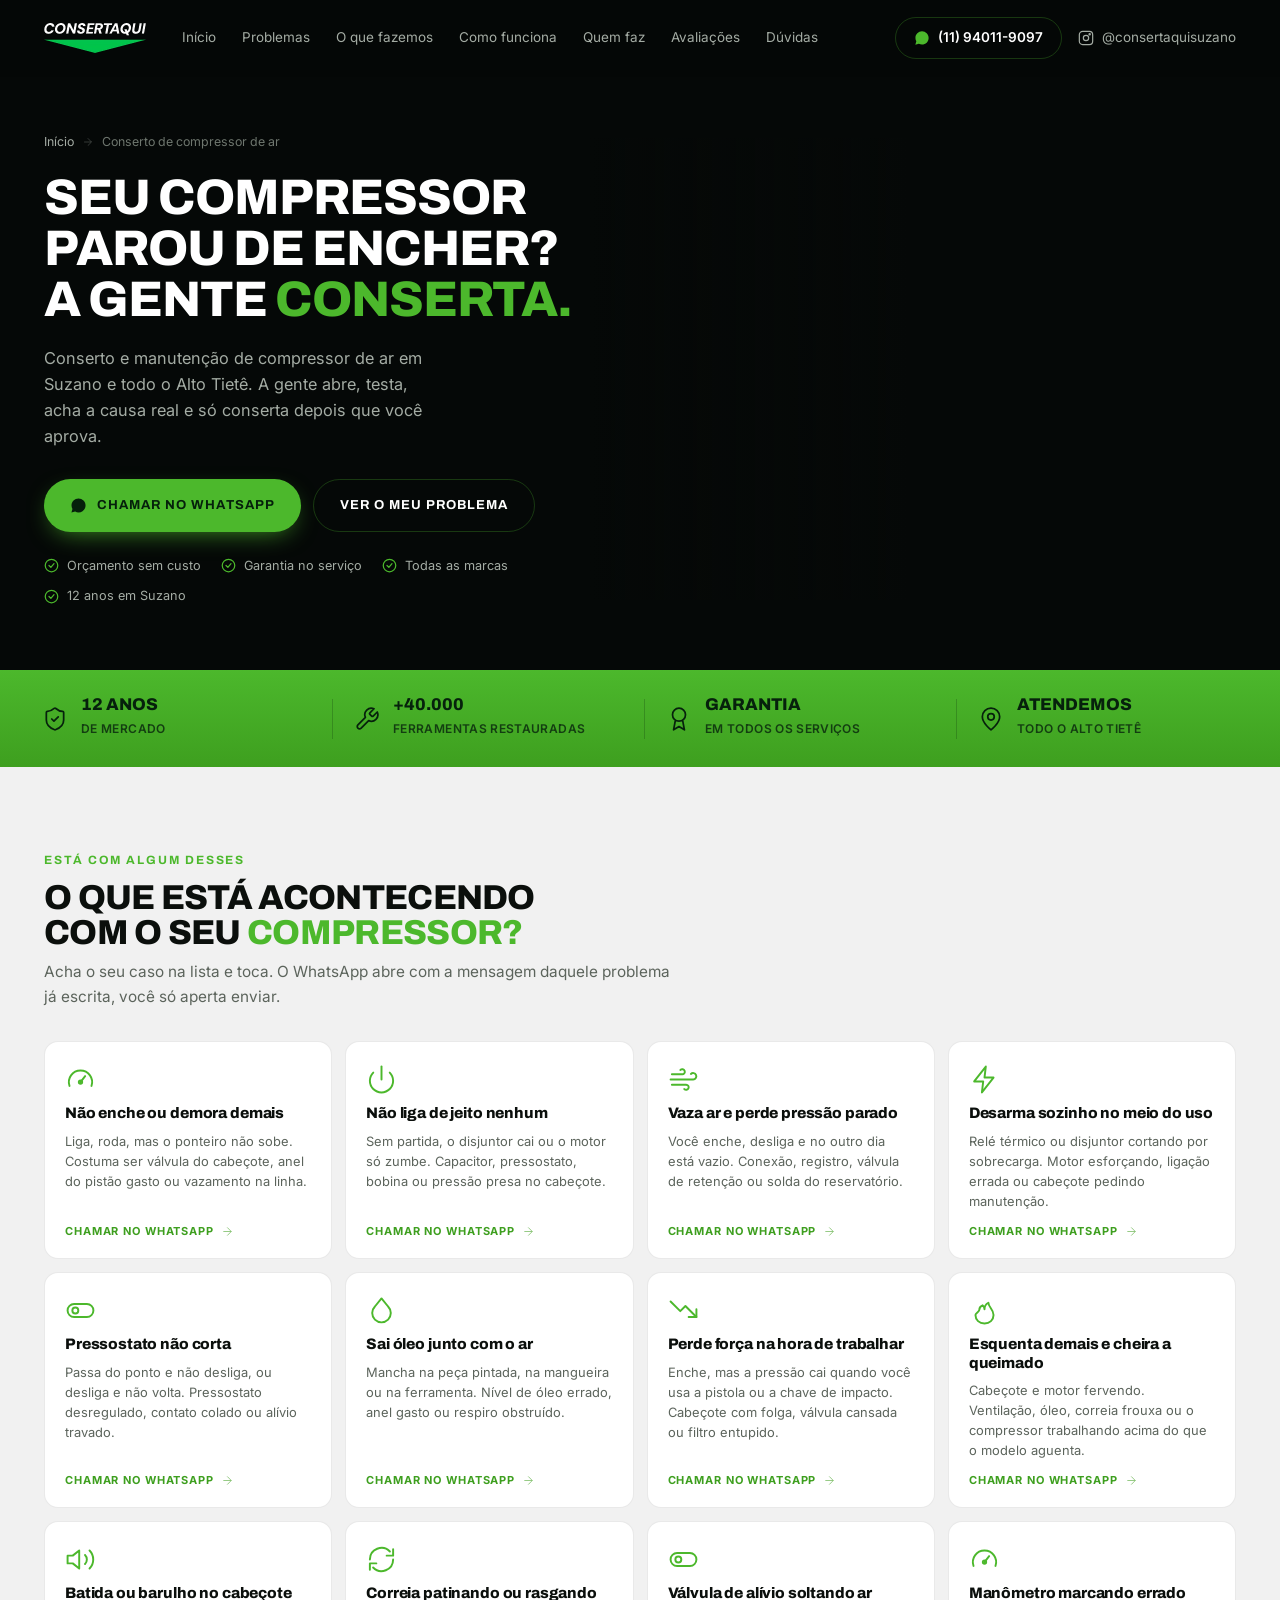
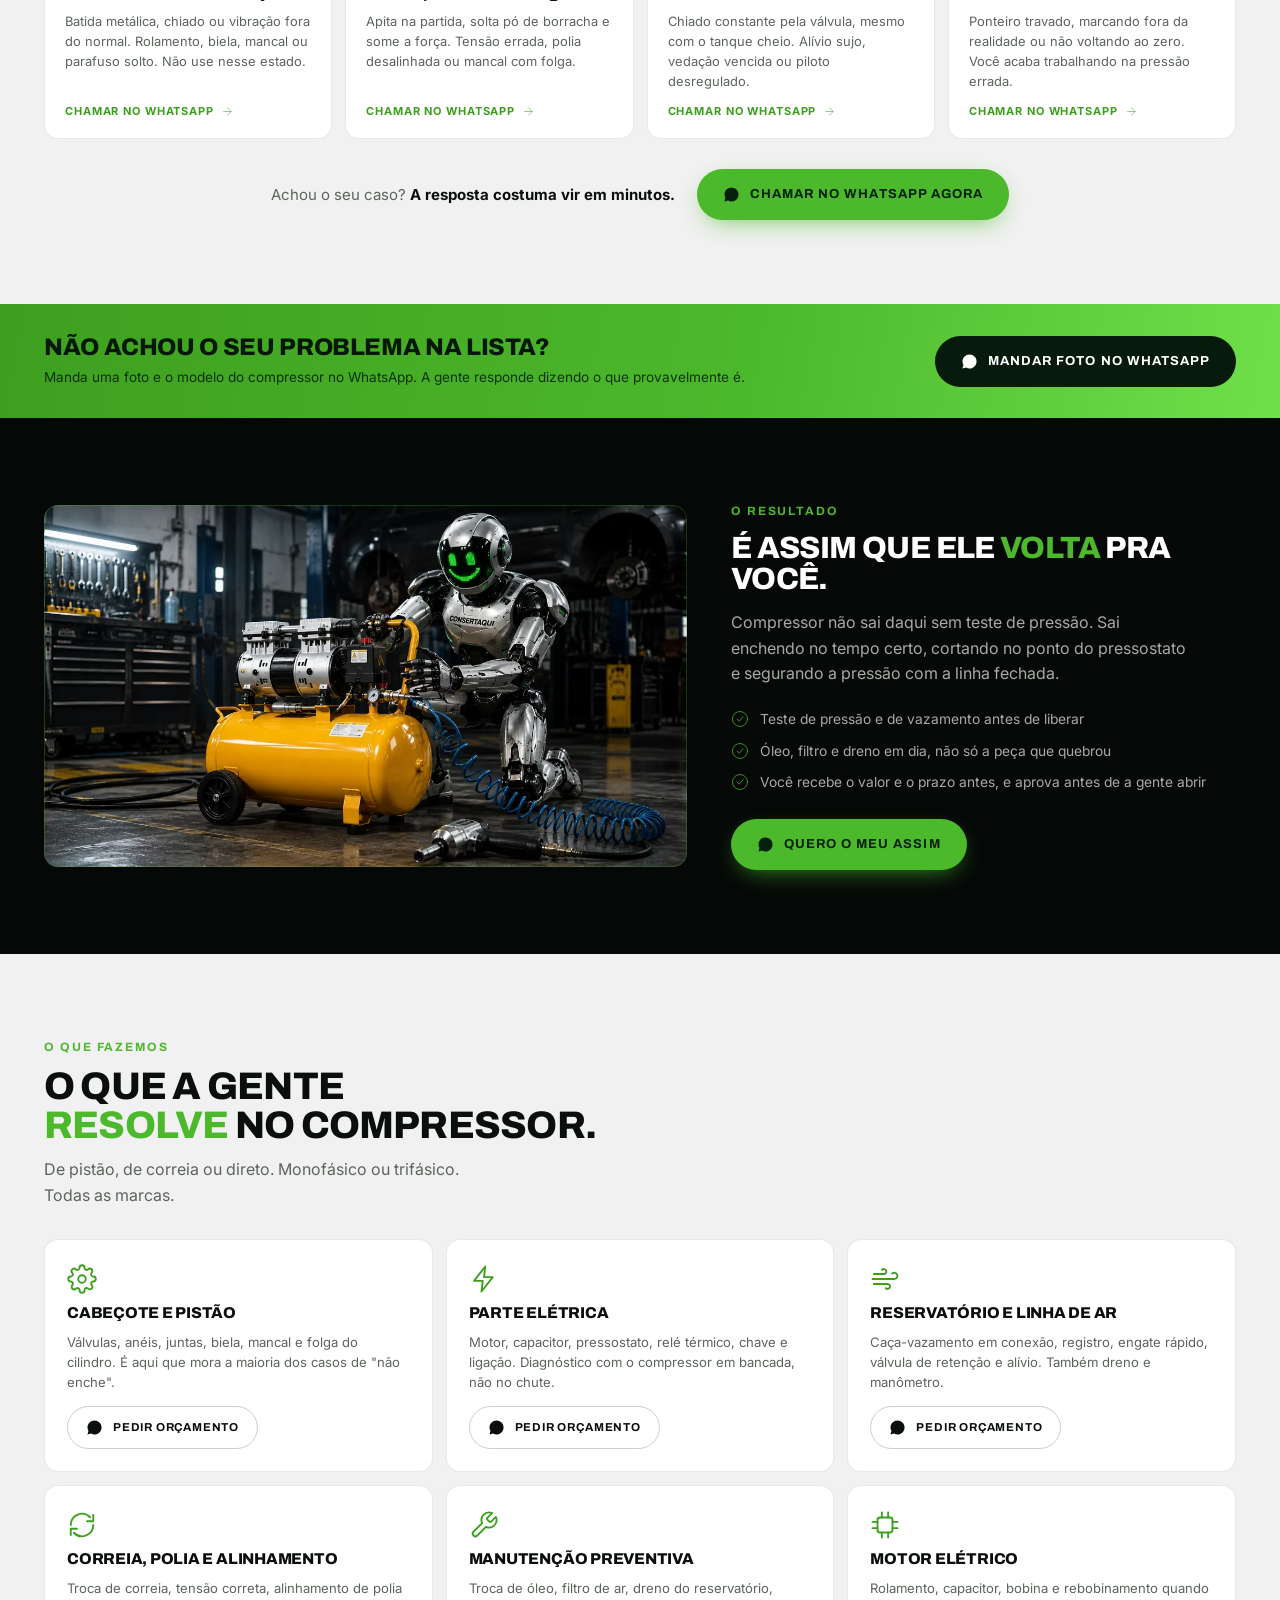
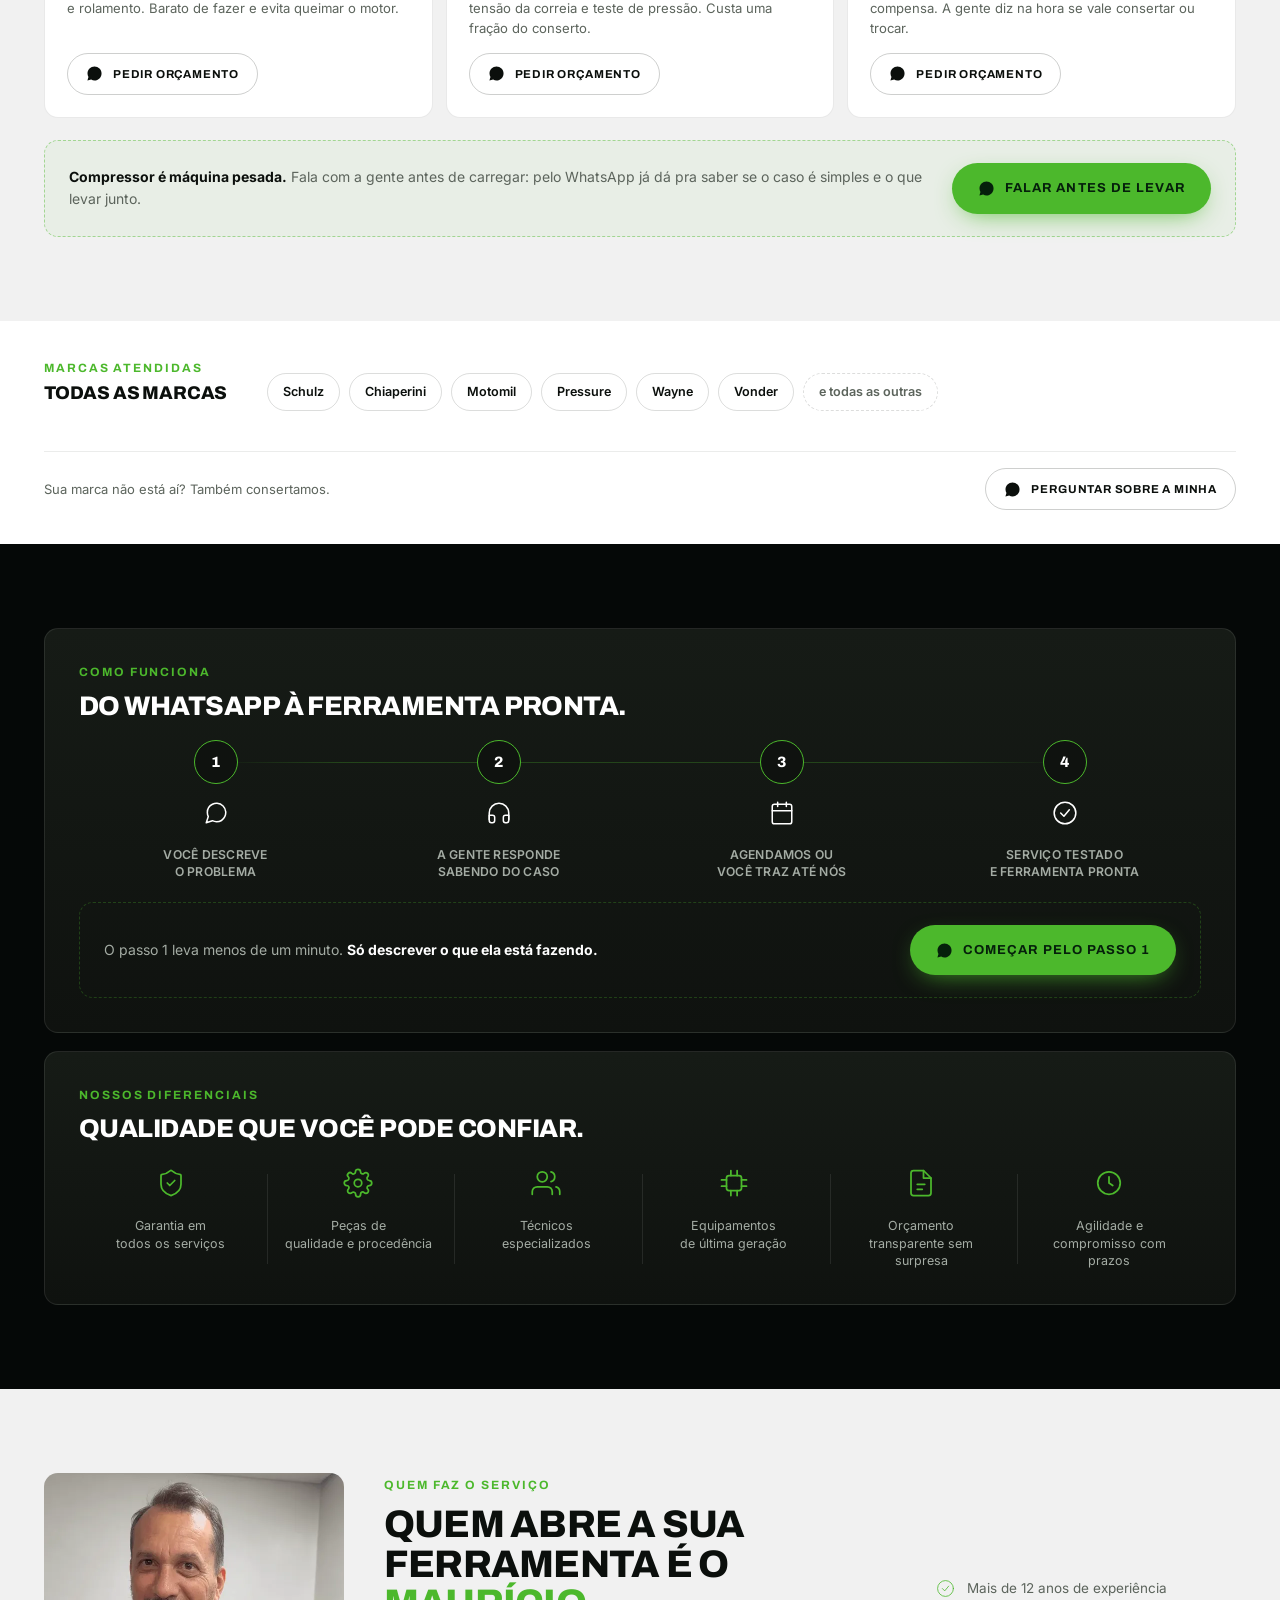
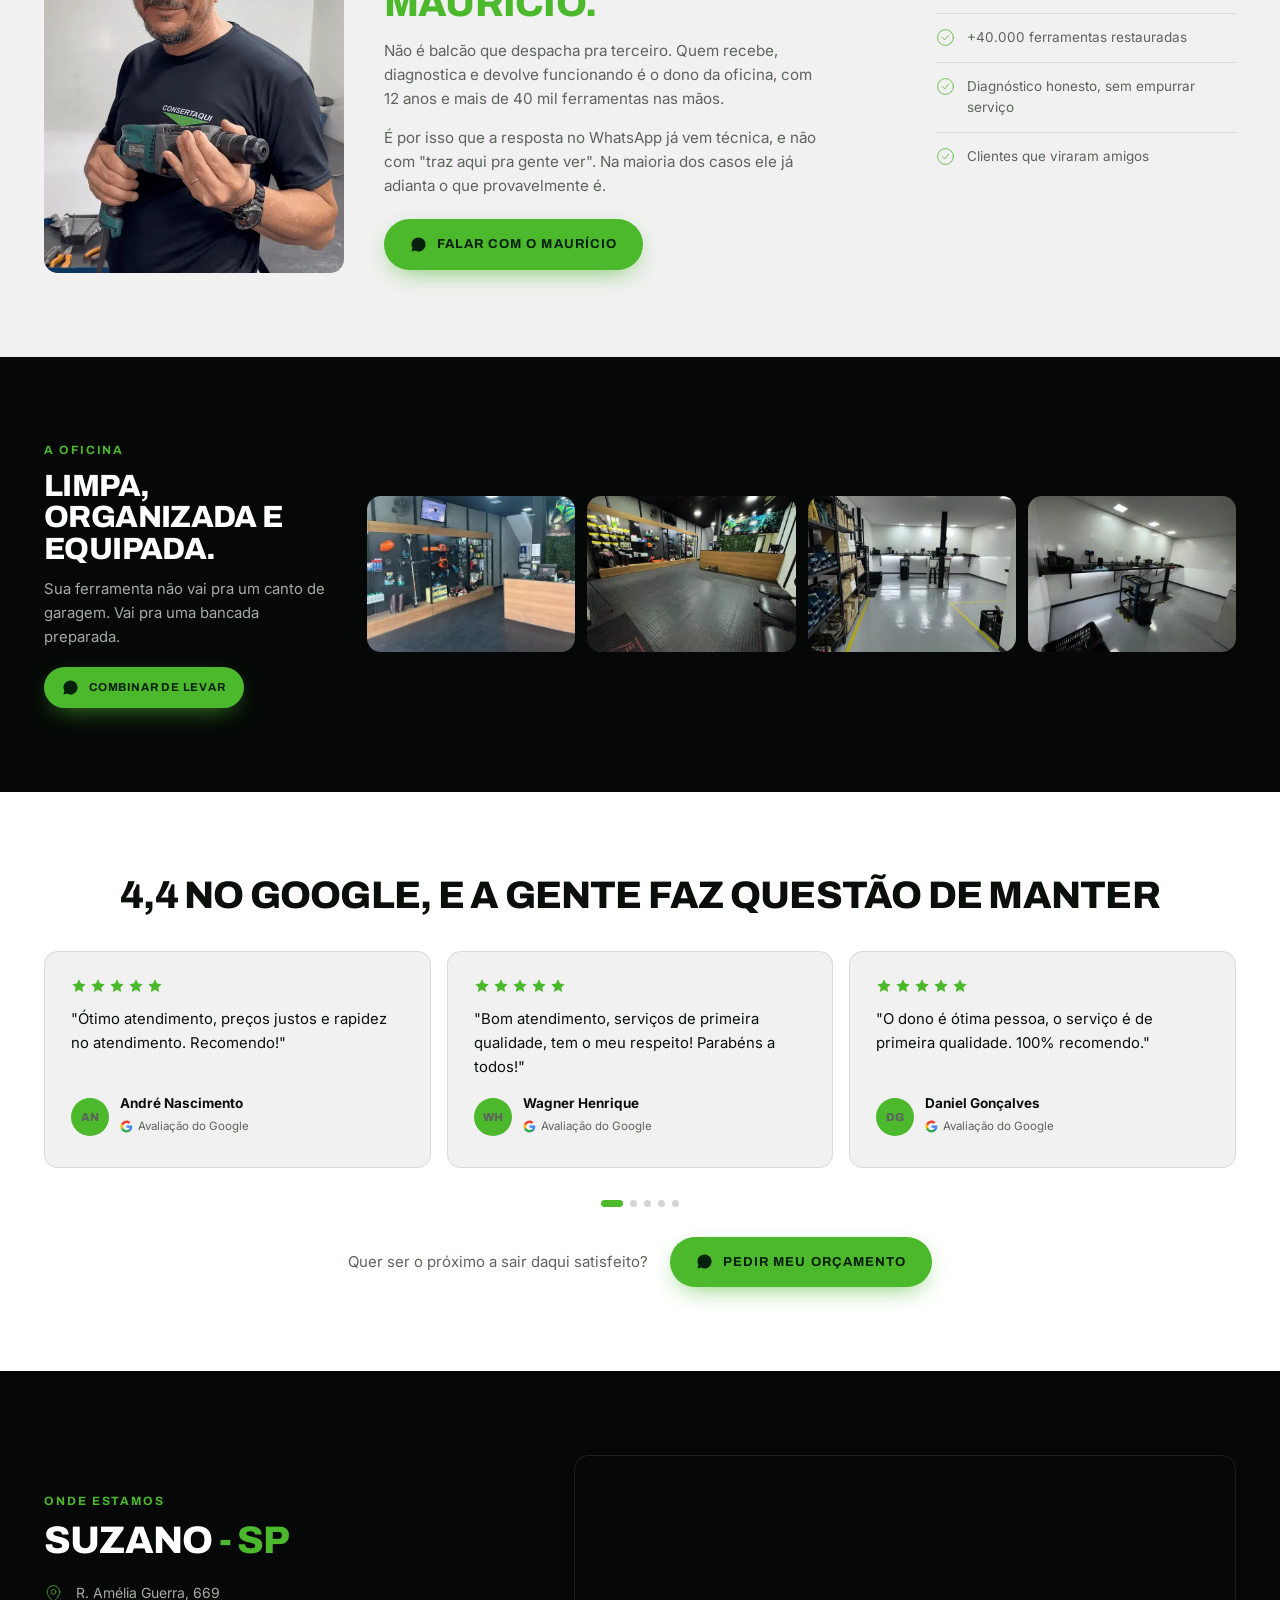
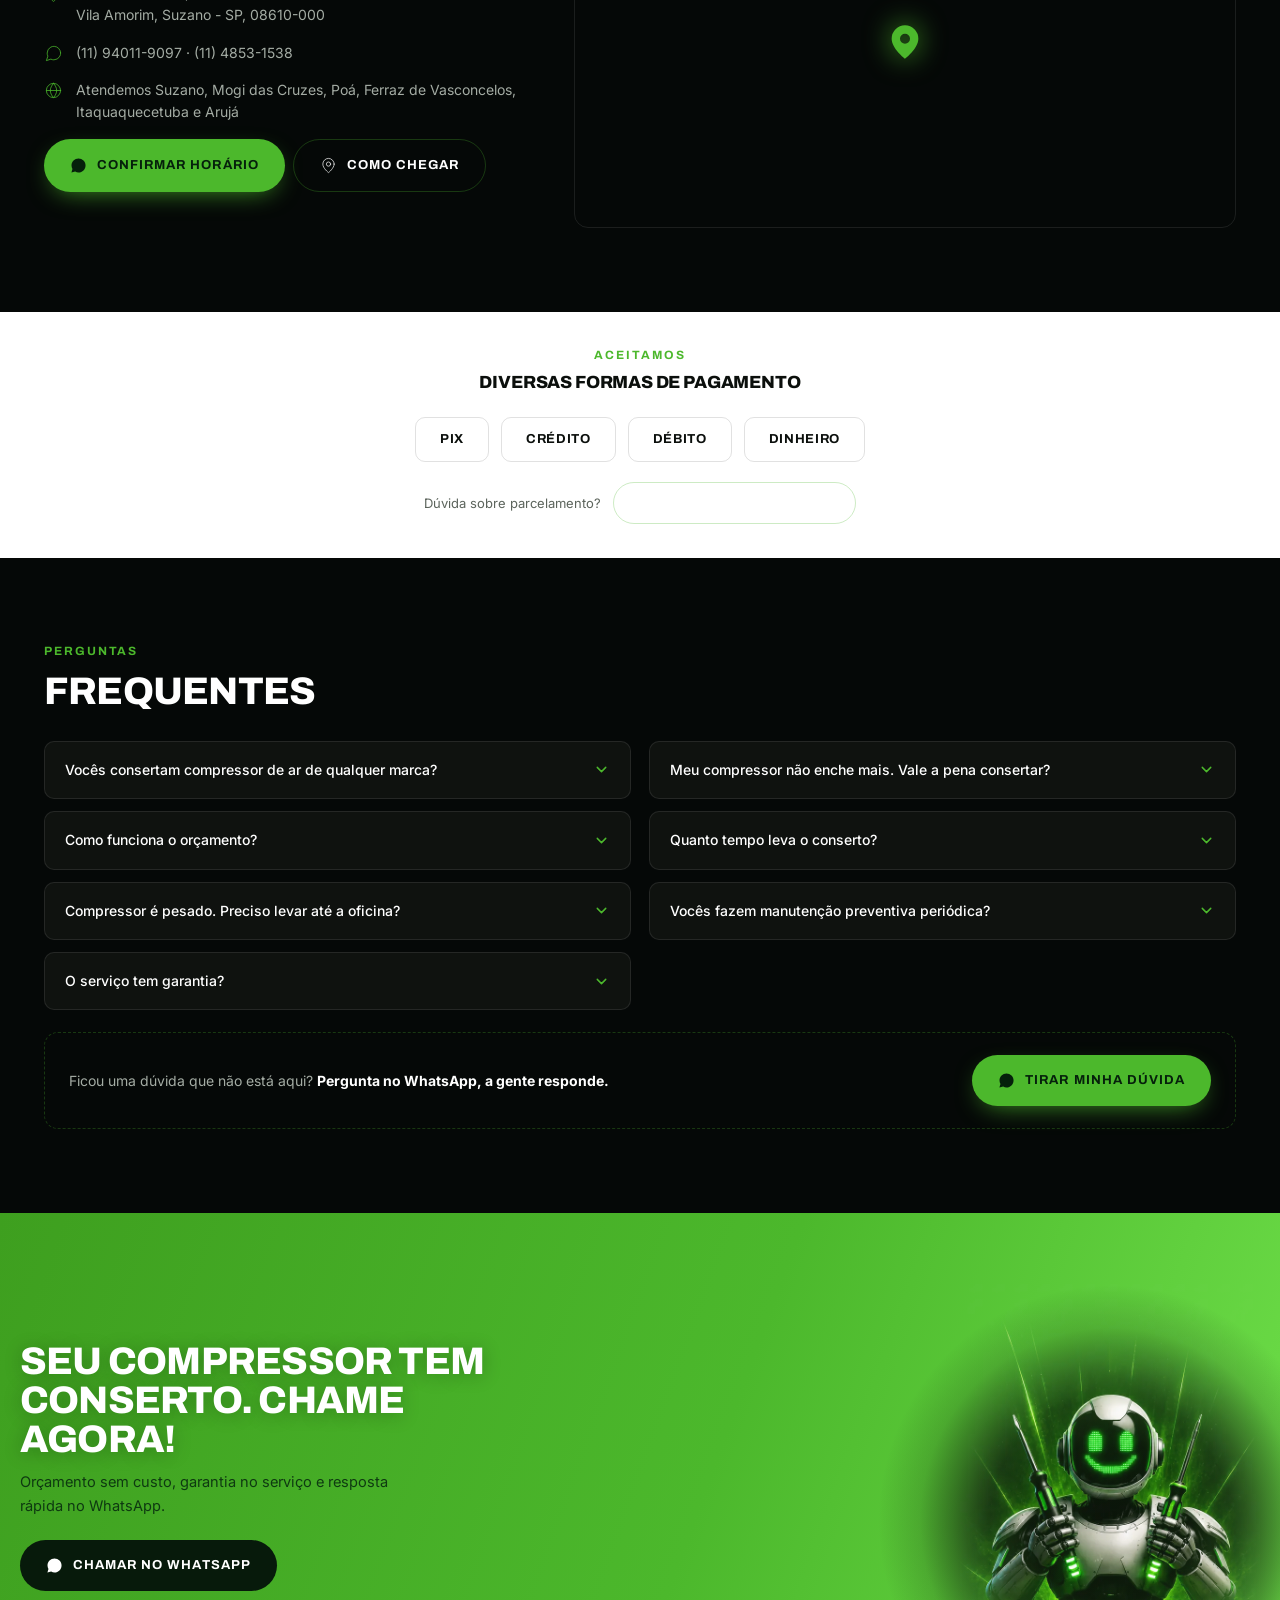
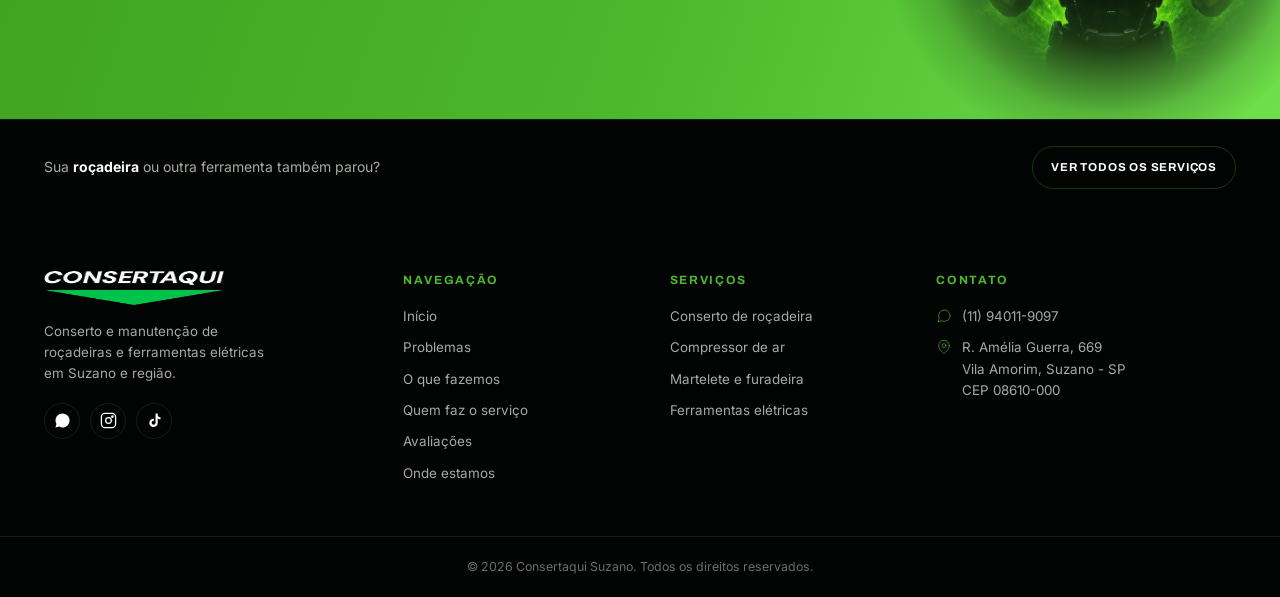
==== commit 65e4769e: "LP de rocadeira, bloco do Mauricio, CTA em toda secao e site mais leve Rodada 2 das landing pages, c" ====
--- a/conserto-de-compressor-de-ar/index.html
+++ b/conserto-de-compressor-de-ar/index.html
@@ -14,16 +14,17 @@
 <meta property="og:title" content="Conserto de Compressor de Ar em Suzano | Consertaqui">
 <meta property="og:description" content="Compressor de ar não enche, não liga, vaza ou desarma? Conserto em Suzano e no Alto Tietê, com orçamento sem custo e garantia. Todas as marcas.">
 <meta property="og:url" content="https://www.consertaquisuzano.com.br/conserto-de-compressor-de-ar/">
-<meta property="og:image" content="https://www.consertaquisuzano.com.br/assets/img/hero-desktop.jpg">
+<meta property="og:image" content="https://www.consertaquisuzano.com.br/assets/img/lps/compressor-hero.webp">
 
 <link rel="icon" href="../assets/img/logo.png">
 <link rel="apple-touch-icon" href="../assets/img/logo.png">
 
 <link rel="preconnect" href="https://fonts.googleapis.com">
 <link rel="preconnect" href="https://fonts.gstatic.com" crossorigin>
-<link href="https://fonts.googleapis.com/css2?family=Archivo:wght@600;700;800;900&family=Inter:wght@400;500;600;700&display=swap" rel="stylesheet">
-<link rel="preload" as="image" href="../assets/img/hero-desktop.jpg" media="(min-width: 861px)">
-<link rel="preload" as="image" href="../assets/img/hero-mobile.jpg" media="(max-width: 860px)">
+<link href="https://fonts.googleapis.com/css2?family=Archivo:wght@700;800&family=Inter:wght@400;500;600;700&display=swap" rel="stylesheet">
+
+<link rel="preload" as="image" href="../assets/img/lps/compressor-hero.webp" type="image/webp" media="(min-width: 861px)" fetchpriority="high">
+<link rel="preload" as="image" href="../assets/img/lps/compressor-hero-mob.webp" type="image/webp" media="(max-width: 860px)" fetchpriority="high">
 <link rel="stylesheet" href="../assets/css/style.css">
 <link rel="stylesheet" href="../assets/css/lp.css">
 </head>
@@ -33,7 +34,7 @@
 <header class="head" id="head">
   <div class="wrap head__in">
     <a href="../" class="head__logo" aria-label="Consertaqui, página inicial">
-      <img src="../assets/img/logo.png" alt="Consertaqui" width="160" height="30">
+      <img src="../assets/img/logo.webp" alt="Consertaqui" width="160" height="30">
     </a>
 
     <nav class="nav" aria-label="Navegação principal">
@@ -41,13 +42,13 @@
       <a href="#problemas">Problemas</a>
       <a href="#servicos">O que fazemos</a>
       <a href="#como">Como funciona</a>
-      <a href="#depoimentos">Depoimentos</a>
+      <a href="#sobre">Quem faz</a>
+      <a href="#depoimentos">Avaliações</a>
       <a href="#faq">Dúvidas</a>
-      <a href="#contato">Contato</a>
     </nav>
 
     <div class="head__side">
-      <a href="https://wa.me/5511940119097" class="head__wa" data-wa="Olá! Vim pelo site. Meu compressor de ar está com problema e gostaria de um orçamento." target="_blank" rel="noopener">
+      <a href="https://wa.me/5511940119097" class="head__wa" data-wa="Olá! Vim pelo site. Meu compressor de ar está com problema e queria um orçamento." target="_blank" rel="noopener">
         <svg viewBox="0 0 24 24" fill="currentColor" aria-hidden="true"><path d="M12.04 2C6.58 2 2.13 6.45 2.13 11.91c0 1.75.46 3.45 1.32 4.95L2 22l5.25-1.38a9.87 9.87 0 0 0 4.79 1.22c5.46 0 9.91-4.45 9.91-9.91 0-2.65-1.03-5.14-2.9-7.01A9.82 9.82 0 0 0 12.04 2zm5.43 12.38c-.3-.15-1.76-.87-2.03-.97-.27-.1-.47-.15-.67.15-.2.3-.77.96-.94 1.16-.17.2-.35.22-.65.07-.3-.15-1.26-.46-2.4-1.48-.89-.79-1.49-1.77-1.66-2.07-.17-.3-.02-.46.13-.61.13-.13.3-.35.45-.52.15-.17.2-.3.3-.5.1-.2.05-.37-.02-.52-.08-.15-.67-1.61-.92-2.2-.24-.58-.49-.5-.67-.51h-.57c-.2 0-.52.07-.79.37-.27.3-1.04 1.01-1.04 2.47s1.06 2.86 1.21 3.06c.15.2 2.1 3.2 5.08 4.49.71.3 1.26.49 1.69.63.71.22 1.36.19 1.87.12.57-.09 1.76-.72 2.01-1.41.25-.7.25-1.29.17-1.42-.07-.12-.27-.2-.57-.35z"/></svg>
         (11) 94011-9097
       </a>
@@ -64,13 +65,13 @@
       <a href="../">Início</a>
       <a href="#problemas">Problemas</a>
       <a href="#servicos">O que fazemos</a>
-      <a href="#marcas">Marcas</a>
       <a href="#como">Como funciona</a>
-      <a href="#oficina">A Oficina</a>
-      <a href="#depoimentos">Depoimentos</a>
-      <a href="#faq">Perguntas Frequentes</a>
-      <a href="#contato">Onde Estamos</a>
-      <a class="btn btn--wa btn--block" data-wa="Olá! Vim pelo site. Meu compressor de ar está com problema e gostaria de um orçamento." href="https://wa.me/5511940119097"><svg viewBox="0 0 24 24" fill="currentColor" aria-hidden="true"><path d="M12.04 2C6.58 2 2.13 6.45 2.13 11.91c0 1.75.46 3.45 1.32 4.95L2 22l5.25-1.38a9.87 9.87 0 0 0 4.79 1.22c5.46 0 9.91-4.45 9.91-9.91 0-2.65-1.03-5.14-2.9-7.01A9.82 9.82 0 0 0 12.04 2zm5.43 12.38c-.3-.15-1.76-.87-2.03-.97-.27-.1-.47-.15-.67.15-.2.3-.77.96-.94 1.16-.17.2-.35.22-.65.07-.3-.15-1.26-.46-2.4-1.48-.89-.79-1.49-1.77-1.66-2.07-.17-.3-.02-.46.13-.61.13-.13.3-.35.45-.52.15-.17.2-.3.3-.5.1-.2.05-.37-.02-.52-.08-.15-.67-1.61-.92-2.2-.24-.58-.49-.5-.67-.51h-.57c-.2 0-.52.07-.79.37-.27.3-1.04 1.01-1.04 2.47s1.06 2.86 1.21 3.06c.15.2 2.1 3.2 5.08 4.49.71.3 1.26.49 1.69.63.71.22 1.36.19 1.87.12.57-.09 1.76-.72 2.01-1.41.25-.7.25-1.29.17-1.42-.07-.12-.27-.2-.57-.35z"/></svg>Chamar no WhatsApp</a>
+      <a href="#sobre">Quem faz o serviço</a>
+      <a href="#oficina">A oficina</a>
+      <a href="#depoimentos">Avaliações</a>
+      <a href="#faq">Perguntas frequentes</a>
+      <a href="#contato">Onde estamos</a>
+      <a class="btn btn--wa btn--block" data-wa="Olá! Vim pelo site. Meu compressor de ar está com problema e queria um orçamento." href="https://wa.me/5511940119097"><svg viewBox="0 0 24 24" fill="currentColor" aria-hidden="true"><path d="M12.04 2C6.58 2 2.13 6.45 2.13 11.91c0 1.75.46 3.45 1.32 4.95L2 22l5.25-1.38a9.87 9.87 0 0 0 4.79 1.22c5.46 0 9.91-4.45 9.91-9.91 0-2.65-1.03-5.14-2.9-7.01A9.82 9.82 0 0 0 12.04 2zm5.43 12.38c-.3-.15-1.76-.87-2.03-.97-.27-.1-.47-.15-.67.15-.2.3-.77.96-.94 1.16-.17.2-.35.22-.65.07-.3-.15-1.26-.46-2.4-1.48-.89-.79-1.49-1.77-1.66-2.07-.17-.3-.02-.46.13-.61.13-.13.3-.35.45-.52.15-.17.2-.3.3-.5.1-.2.05-.37-.02-.52-.08-.15-.67-1.61-.92-2.2-.24-.58-.49-.5-.67-.51h-.57c-.2 0-.52.07-.79.37-.27.3-1.04 1.01-1.04 2.47s1.06 2.86 1.21 3.06c.15.2 2.1 3.2 5.08 4.49.71.3 1.26.49 1.69.63.71.22 1.36.19 1.87.12.57-.09 1.76-.72 2.01-1.41.25-.7.25-1.29.17-1.42-.07-.12-.27-.2-.57-.35z"/></svg>Chamar no WhatsApp</a>
     </div></div>
   </div>
 </header>
@@ -83,33 +84,32 @@
     <div class="hero__copy">
       <nav class="mig" aria-label="Você está em">
         <a href="../">Início</a>
-        <svg class="" viewBox="0 0 24 24" fill="none" stroke="currentColor" stroke-linecap="round" stroke-linejoin="round" aria-hidden="true"><path d="M5 12h13"/><path d="m12 5 7 7-7 7"/></svg>
+        <svg viewBox="0 0 24 24" fill="none" stroke="currentColor" stroke-linecap="round" stroke-linejoin="round" aria-hidden="true"><path d="M5 12h13"/><path d="m12 5 7 7-7 7"/></svg>
         <span>Conserto de compressor de ar</span>
       </nav>
 
       <h1>Seu compressor<br>parou de encher?<br>A gente <span class="g">conserta.</span></h1>
 
-      <div class="hero__mob">
-        <img src="../assets/img/hero-mobile.jpg" alt="Mascote da Consertaqui segurando duas chaves de fenda" width="1024" height="1536" fetchpriority="high">
-      </div>
-
-      <p class="hero__sub">Conserto e manutenção de compressor de ar em Suzano e todo o Alto Tietê. A gente abre, testa, descobre a causa real e só conserta depois que você aprova.</p>
+      <p class="hero__sub">Conserto e manutenção de compressor de ar em Suzano e todo o Alto Tietê. A gente abre, testa, acha a causa real e só conserta depois que você aprova.</p>
 
       <div class="hero__cta">
-        <a class="btn btn--wa" data-wa="Olá! Vim pelo site. Meu compressor de ar está com problema e gostaria de um orçamento." href="https://wa.me/5511940119097"><svg viewBox="0 0 24 24" fill="currentColor" aria-hidden="true"><path d="M12.04 2C6.58 2 2.13 6.45 2.13 11.91c0 1.75.46 3.45 1.32 4.95L2 22l5.25-1.38a9.87 9.87 0 0 0 4.79 1.22c5.46 0 9.91-4.45 9.91-9.91 0-2.65-1.03-5.14-2.9-7.01A9.82 9.82 0 0 0 12.04 2zm5.43 12.38c-.3-.15-1.76-.87-2.03-.97-.27-.1-.47-.15-.67.15-.2.3-.77.96-.94 1.16-.17.2-.35.22-.65.07-.3-.15-1.26-.46-2.4-1.48-.89-.79-1.49-1.77-1.66-2.07-.17-.3-.02-.46.13-.61.13-.13.3-.35.45-.52.15-.17.2-.3.3-.5.1-.2.05-.37-.02-.52-.08-.15-.67-1.61-.92-2.2-.24-.58-.49-.5-.67-.51h-.57c-.2 0-.52.07-.79.37-.27.3-1.04 1.01-1.04 2.47s1.06 2.86 1.21 3.06c.15.2 2.1 3.2 5.08 4.49.71.3 1.26.49 1.69.63.71.22 1.36.19 1.87.12.57-.09 1.76-.72 2.01-1.41.25-.7.25-1.29.17-1.42-.07-.12-.27-.2-.57-.35z"/></svg>Chamar no WhatsApp</a>
-        <a class="btn btn--ghost" href="#problemas">Ver os problemas que resolvemos</a>
+        <a class="btn btn--wa" data-wa="Olá! Vim pelo site. Meu compressor de ar está com problema e queria um orçamento." href="https://wa.me/5511940119097"><svg viewBox="0 0 24 24" fill="currentColor" aria-hidden="true"><path d="M12.04 2C6.58 2 2.13 6.45 2.13 11.91c0 1.75.46 3.45 1.32 4.95L2 22l5.25-1.38a9.87 9.87 0 0 0 4.79 1.22c5.46 0 9.91-4.45 9.91-9.91 0-2.65-1.03-5.14-2.9-7.01A9.82 9.82 0 0 0 12.04 2zm5.43 12.38c-.3-.15-1.76-.87-2.03-.97-.27-.1-.47-.15-.67.15-.2.3-.77.96-.94 1.16-.17.2-.35.22-.65.07-.3-.15-1.26-.46-2.4-1.48-.89-.79-1.49-1.77-1.66-2.07-.17-.3-.02-.46.13-.61.13-.13.3-.35.45-.52.15-.17.2-.3.3-.5.1-.2.05-.37-.02-.52-.08-.15-.67-1.61-.92-2.2-.24-.58-.49-.5-.67-.51h-.57c-.2 0-.52.07-.79.37-.27.3-1.04 1.01-1.04 2.47s1.06 2.86 1.21 3.06c.15.2 2.1 3.2 5.08 4.49.71.3 1.26.49 1.69.63.71.22 1.36.19 1.87.12.57-.09 1.76-.72 2.01-1.41.25-.7.25-1.29.17-1.42-.07-.12-.27-.2-.57-.35z"/></svg>Chamar no WhatsApp</a>
+        <a class="btn btn--ghost" href="#problemas">Ver o meu problema</a>
       </div>
 
       <ul class="hero__nota">
-        <li><svg class="" viewBox="0 0 24 24" fill="none" stroke="currentColor" stroke-linecap="round" stroke-linejoin="round" aria-hidden="true"><circle cx="12" cy="12" r="10"/><path d="m8 12 3 3 5-6"/></svg>Orçamento sem custo</li>
-        <li><svg class="" viewBox="0 0 24 24" fill="none" stroke="currentColor" stroke-linecap="round" stroke-linejoin="round" aria-hidden="true"><circle cx="12" cy="12" r="10"/><path d="m8 12 3 3 5-6"/></svg>Garantia no serviço</li>
-        <li><svg class="" viewBox="0 0 24 24" fill="none" stroke="currentColor" stroke-linecap="round" stroke-linejoin="round" aria-hidden="true"><circle cx="12" cy="12" r="10"/><path d="m8 12 3 3 5-6"/></svg>Todas as marcas</li>
-        <li><svg class="" viewBox="0 0 24 24" fill="none" stroke="currentColor" stroke-linecap="round" stroke-linejoin="round" aria-hidden="true"><circle cx="12" cy="12" r="10"/><path d="m8 12 3 3 5-6"/></svg>12 anos em Suzano</li>
+        <li><svg viewBox="0 0 24 24" fill="none" stroke="currentColor" stroke-linecap="round" stroke-linejoin="round" aria-hidden="true"><circle cx="12" cy="12" r="10"/><path d="m8 12 3 3 5-6"/></svg>Orçamento sem custo</li>
+        <li><svg viewBox="0 0 24 24" fill="none" stroke="currentColor" stroke-linecap="round" stroke-linejoin="round" aria-hidden="true"><circle cx="12" cy="12" r="10"/><path d="m8 12 3 3 5-6"/></svg>Garantia no serviço</li>
+        <li><svg viewBox="0 0 24 24" fill="none" stroke="currentColor" stroke-linecap="round" stroke-linejoin="round" aria-hidden="true"><circle cx="12" cy="12" r="10"/><path d="m8 12 3 3 5-6"/></svg>Todas as marcas</li>
+        <li><svg viewBox="0 0 24 24" fill="none" stroke="currentColor" stroke-linecap="round" stroke-linejoin="round" aria-hidden="true"><circle cx="12" cy="12" r="10"/><path d="m8 12 3 3 5-6"/></svg>12 anos em Suzano</li>
       </ul>
     </div>
 
     <div class="hero__art">
-      <img src="../assets/img/hero-desktop.jpg" alt="Mascote da Consertaqui com duas chaves de fenda em frente à loja em Suzano" width="1536" height="1024" fetchpriority="high">
+      <picture>
+        <source srcset="../assets/img/lps/compressor-hero-mob.webp" media="(max-width: 860px)" type="image/webp">
+        <img src="../assets/img/lps/compressor-hero.webp" alt="Compressor de ar amarelo quebrado, com a correia solta, na oficina da Consertaqui" width="1400" height="934" fetchpriority="high" decoding="async">
+      </picture>
     </div>
   </div>
 </section>
@@ -118,19 +118,19 @@
 <section class="selos">
   <div class="wrap selos__in">
     <div class="selo" data-rv>
-      <svg class="" viewBox="0 0 24 24" fill="none" stroke="currentColor" stroke-linecap="round" stroke-linejoin="round" aria-hidden="true"><path d="M20 13c0 5-3.5 7.5-7.66 8.95a1 1 0 0 1-.67-.01C7.5 20.5 4 18 4 13V6a1 1 0 0 1 1-1c2 0 4.5-1.2 6.24-2.72a1.17 1.17 0 0 1 1.52 0C14.51 3.81 17 5 19 5a1 1 0 0 1 1 1z"/><path d="m9 12 2 2 4-4"/></svg>
+      <svg viewBox="0 0 24 24" fill="none" stroke="currentColor" stroke-linecap="round" stroke-linejoin="round" aria-hidden="true"><path d="M20 13c0 5-3.5 7.5-7.66 8.95a1 1 0 0 1-.67-.01C7.5 20.5 4 18 4 13V6a1 1 0 0 1 1-1c2 0 4.5-1.2 6.24-2.72a1.17 1.17 0 0 1 1.52 0C14.51 3.81 17 5 19 5a1 1 0 0 1 1 1z"/><path d="m9 12 2 2 4-4"/></svg>
       <div><b>12 anos</b><span>de mercado</span></div>
     </div>
     <div class="selo" data-rv style="--d:80ms">
-      <svg class="" viewBox="0 0 24 24" fill="none" stroke="currentColor" stroke-linecap="round" stroke-linejoin="round" aria-hidden="true"><path d="M14.7 6.3a1 1 0 0 0 0 1.4l1.6 1.6a1 1 0 0 0 1.4 0l3.77-3.77a6 6 0 0 1-7.94 7.94l-6.91 6.91a2.12 2.12 0 0 1-3-3l6.91-6.91a6 6 0 0 1 7.94-7.94z"/></svg>
+      <svg viewBox="0 0 24 24" fill="none" stroke="currentColor" stroke-linecap="round" stroke-linejoin="round" aria-hidden="true"><path d="M14.7 6.3a1 1 0 0 0 0 1.4l1.6 1.6a1 1 0 0 0 1.4 0l3.77-3.77a6 6 0 0 1-7.94 7.94l-6.91 6.91a2.12 2.12 0 0 1-3-3l6.91-6.91a6 6 0 0 1 7.94-7.94z"/></svg>
       <div><b>+40.000</b><span>ferramentas restauradas</span></div>
     </div>
     <div class="selo" data-rv style="--d:160ms">
-      <svg class="" viewBox="0 0 24 24" fill="none" stroke="currentColor" stroke-linecap="round" stroke-linejoin="round" aria-hidden="true"><circle cx="12" cy="8" r="6"/><path d="M15.48 13.89 17 22l-5-3-5 3 1.52-8.11"/></svg>
+      <svg viewBox="0 0 24 24" fill="none" stroke="currentColor" stroke-linecap="round" stroke-linejoin="round" aria-hidden="true"><circle cx="12" cy="8" r="6"/><path d="M15.48 13.89 17 22l-5-3-5 3 1.52-8.11"/></svg>
       <div><b>Garantia</b><span>em todos os serviços</span></div>
     </div>
     <div class="selo" data-rv style="--d:240ms">
-      <svg class="" viewBox="0 0 24 24" fill="none" stroke="currentColor" stroke-linecap="round" stroke-linejoin="round" aria-hidden="true"><path d="M20 10c0 6-8 12-8 12s-8-6-8-12a8 8 0 0 1 16 0z"/><circle cx="12" cy="10" r="3"/></svg>
+      <svg viewBox="0 0 24 24" fill="none" stroke="currentColor" stroke-linecap="round" stroke-linejoin="round" aria-hidden="true"><path d="M20 10c0 6-8 12-8 12s-8-6-8-12a8 8 0 0 1 16 0z"/><circle cx="12" cy="10" r="3"/></svg>
       <div><b>Atendemos</b><span>todo o Alto Tietê</span></div>
     </div>
   </div>
@@ -142,7 +142,7 @@
     <div class="dores__head" data-rv>
       <div class="eyebrow">Está com algum desses</div>
       <h2>O que está acontecendo<br>com o seu <span class="g">compressor?</span></h2>
-      <p>Achou o seu caso na lista? Toca no problema e a mensagem já vai preenchida pro nosso WhatsApp.</p>
+      <p>Acha o seu caso na lista e toca. O WhatsApp abre com a mensagem daquele problema já escrita, você só aperta enviar.</p>
     </div>
 
     <div class="dores__grid">
@@ -150,74 +150,79 @@
         <svg class="dor__ico" viewBox="0 0 24 24" fill="none" stroke="currentColor" stroke-linecap="round" stroke-linejoin="round" aria-hidden="true"><path d="M20.5 17a9 9 0 1 0-17 0"/><path d="m12 14 3.6-4.6"/><circle cx="12" cy="14" r="1.3"/></svg>
         <b>Não enche ou demora demais</b>
         <p>Liga, roda, mas o ponteiro não sobe. Costuma ser válvula do cabeçote, anel do pistão gasto ou vazamento na linha.</p>
-        <span class="dor__cta">Chamar no WhatsApp <svg class="" viewBox="0 0 24 24" fill="none" stroke="currentColor" stroke-linecap="round" stroke-linejoin="round" aria-hidden="true"><path d="M5 12h13"/><path d="m12 5 7 7-7 7"/></svg></span>
+        <span class="dor__cta">Chamar no WhatsApp <svg viewBox="0 0 24 24" fill="none" stroke="currentColor" stroke-linecap="round" stroke-linejoin="round" aria-hidden="true"><path d="M5 12h13"/><path d="m12 5 7 7-7 7"/></svg></span>
       </a>
       <a class="dor" data-rv style="--d:45ms" data-wa="Olá! Vim pelo site. Meu compressor de ar *não liga*. Consegue avaliar?" href="https://wa.me/5511940119097">
         <svg class="dor__ico" viewBox="0 0 24 24" fill="none" stroke="currentColor" stroke-linecap="round" stroke-linejoin="round" aria-hidden="true"><path d="M18.36 6.64a9 9 0 1 1-12.73 0"/><path d="M12 2v10"/></svg>
         <b>Não liga de jeito nenhum</b>
         <p>Sem partida, o disjuntor cai ou o motor só zumbe. Capacitor, pressostato, bobina ou pressão presa no cabeçote.</p>
-        <span class="dor__cta">Chamar no WhatsApp <svg class="" viewBox="0 0 24 24" fill="none" stroke="currentColor" stroke-linecap="round" stroke-linejoin="round" aria-hidden="true"><path d="M5 12h13"/><path d="m12 5 7 7-7 7"/></svg></span>
+        <span class="dor__cta">Chamar no WhatsApp <svg viewBox="0 0 24 24" fill="none" stroke="currentColor" stroke-linecap="round" stroke-linejoin="round" aria-hidden="true"><path d="M5 12h13"/><path d="m12 5 7 7-7 7"/></svg></span>
       </a>
       <a class="dor" data-rv style="--d:90ms" data-wa="Olá! Vim pelo site. Meu compressor de ar está *vazando ar*. Consegue avaliar?" href="https://wa.me/5511940119097">
         <svg class="dor__ico" viewBox="0 0 24 24" fill="none" stroke="currentColor" stroke-linecap="round" stroke-linejoin="round" aria-hidden="true"><path d="M17.7 7.7A2.5 2.5 0 1 1 19.5 12H2"/><path d="M9.6 4.6A2 2 0 1 1 11 8H3"/><path d="M12.6 19.4A2 2 0 1 0 14 16H3"/></svg>
         <b>Vaza ar e perde pressão parado</b>
         <p>Você enche, desliga e no outro dia está vazio. Conexão, registro, válvula de retenção ou solda do reservatório.</p>
-        <span class="dor__cta">Chamar no WhatsApp <svg class="" viewBox="0 0 24 24" fill="none" stroke="currentColor" stroke-linecap="round" stroke-linejoin="round" aria-hidden="true"><path d="M5 12h13"/><path d="m12 5 7 7-7 7"/></svg></span>
+        <span class="dor__cta">Chamar no WhatsApp <svg viewBox="0 0 24 24" fill="none" stroke="currentColor" stroke-linecap="round" stroke-linejoin="round" aria-hidden="true"><path d="M5 12h13"/><path d="m12 5 7 7-7 7"/></svg></span>
       </a>
       <a class="dor" data-rv style="--d:135ms" data-wa="Olá! Vim pelo site. Meu compressor de ar *desarma sozinho*. Consegue avaliar?" href="https://wa.me/5511940119097">
         <svg class="dor__ico" viewBox="0 0 24 24" fill="none" stroke="currentColor" stroke-linecap="round" stroke-linejoin="round" aria-hidden="true"><path d="M13 2 4 13.5h7l-1 8.5 9-11.5h-7z"/></svg>
         <b>Desarma sozinho no meio do uso</b>
         <p>Relé térmico ou disjuntor cortando por sobrecarga. Motor esforçando, ligação errada ou cabeçote pedindo manutenção.</p>
-        <span class="dor__cta">Chamar no WhatsApp <svg class="" viewBox="0 0 24 24" fill="none" stroke="currentColor" stroke-linecap="round" stroke-linejoin="round" aria-hidden="true"><path d="M5 12h13"/><path d="m12 5 7 7-7 7"/></svg></span>
-      </a>
-      <a class="dor" data-rv style="--d:180ms" data-wa="Olá! Vim pelo site. O *pressostato* do meu compressor não está cortando. Consegue avaliar?" href="https://wa.me/5511940119097">
+        <span class="dor__cta">Chamar no WhatsApp <svg viewBox="0 0 24 24" fill="none" stroke="currentColor" stroke-linecap="round" stroke-linejoin="round" aria-hidden="true"><path d="M5 12h13"/><path d="m12 5 7 7-7 7"/></svg></span>
+      </a>
+      <a class="dor" data-rv style="--d:0ms" data-wa="Olá! Vim pelo site. O *pressostato* do meu compressor não está cortando. Consegue avaliar?" href="https://wa.me/5511940119097">
         <svg class="dor__ico" viewBox="0 0 24 24" fill="none" stroke="currentColor" stroke-linecap="round" stroke-linejoin="round" aria-hidden="true"><rect x="2" y="7" width="20" height="10" rx="5"/><circle cx="8" cy="12" r="2.3"/></svg>
         <b>Pressostato não corta</b>
         <p>Passa do ponto e não desliga, ou desliga e não volta. Pressostato desregulado, contato colado ou alívio travado.</p>
-        <span class="dor__cta">Chamar no WhatsApp <svg class="" viewBox="0 0 24 24" fill="none" stroke="currentColor" stroke-linecap="round" stroke-linejoin="round" aria-hidden="true"><path d="M5 12h13"/><path d="m12 5 7 7-7 7"/></svg></span>
-      </a>
-      <a class="dor" data-rv style="--d:225ms" data-wa="Olá! Vim pelo site. Meu compressor está *saindo óleo junto com o ar*. Consegue avaliar?" href="https://wa.me/5511940119097">
+        <span class="dor__cta">Chamar no WhatsApp <svg viewBox="0 0 24 24" fill="none" stroke="currentColor" stroke-linecap="round" stroke-linejoin="round" aria-hidden="true"><path d="M5 12h13"/><path d="m12 5 7 7-7 7"/></svg></span>
+      </a>
+      <a class="dor" data-rv style="--d:45ms" data-wa="Olá! Vim pelo site. Meu compressor está *saindo óleo junto com o ar*. Consegue avaliar?" href="https://wa.me/5511940119097">
         <svg class="dor__ico" viewBox="0 0 24 24" fill="none" stroke="currentColor" stroke-linecap="round" stroke-linejoin="round" aria-hidden="true"><path d="M12 2.7 6.9 8.9a7.2 7.2 0 1 0 10.2 0z"/></svg>
         <b>Sai óleo junto com o ar</b>
         <p>Mancha na peça pintada, na mangueira ou na ferramenta. Nível de óleo errado, anel gasto ou respiro obstruído.</p>
-        <span class="dor__cta">Chamar no WhatsApp <svg class="" viewBox="0 0 24 24" fill="none" stroke="currentColor" stroke-linecap="round" stroke-linejoin="round" aria-hidden="true"><path d="M5 12h13"/><path d="m12 5 7 7-7 7"/></svg></span>
-      </a>
-      <a class="dor" data-rv style="--d:270ms" data-wa="Olá! Vim pelo site. Meu compressor *perde pressão* quando eu vou usar. Consegue avaliar?" href="https://wa.me/5511940119097">
+        <span class="dor__cta">Chamar no WhatsApp <svg viewBox="0 0 24 24" fill="none" stroke="currentColor" stroke-linecap="round" stroke-linejoin="round" aria-hidden="true"><path d="M5 12h13"/><path d="m12 5 7 7-7 7"/></svg></span>
+      </a>
+      <a class="dor" data-rv style="--d:90ms" data-wa="Olá! Vim pelo site. Meu compressor *perde pressão* quando eu vou usar. Consegue avaliar?" href="https://wa.me/5511940119097">
         <svg class="dor__ico" viewBox="0 0 24 24" fill="none" stroke="currentColor" stroke-linecap="round" stroke-linejoin="round" aria-hidden="true"><path d="M22 17l-8.5-8.5-4 4L2 5"/><path d="M16 17h6v-6"/></svg>
         <b>Perde força na hora de trabalhar</b>
         <p>Enche, mas a pressão cai quando você usa a pistola ou a chave de impacto. Cabeçote com folga, válvula cansada ou filtro entupido.</p>
-        <span class="dor__cta">Chamar no WhatsApp <svg class="" viewBox="0 0 24 24" fill="none" stroke="currentColor" stroke-linecap="round" stroke-linejoin="round" aria-hidden="true"><path d="M5 12h13"/><path d="m12 5 7 7-7 7"/></svg></span>
-      </a>
-      <a class="dor" data-rv style="--d:315ms" data-wa="Olá! Vim pelo site. Meu compressor está *esquentando muito*. Consegue avaliar?" href="https://wa.me/5511940119097">
+        <span class="dor__cta">Chamar no WhatsApp <svg viewBox="0 0 24 24" fill="none" stroke="currentColor" stroke-linecap="round" stroke-linejoin="round" aria-hidden="true"><path d="M5 12h13"/><path d="m12 5 7 7-7 7"/></svg></span>
+      </a>
+      <a class="dor" data-rv style="--d:135ms" data-wa="Olá! Vim pelo site. Meu compressor está *esquentando muito*. Consegue avaliar?" href="https://wa.me/5511940119097">
         <svg class="dor__ico" viewBox="0 0 24 24" fill="none" stroke="currentColor" stroke-linecap="round" stroke-linejoin="round" aria-hidden="true"><path d="M12 22c4 0 7-2.6 7-6.5 0-4.6-4-6-4-9.5 0 0-3 1.5-3 5 0-2-1.5-3-1.5-3S8 9 8 11.5C8 13 5 14 5 15.5 5 19.4 8 22 12 22z"/></svg>
         <b>Esquenta demais e cheira a queimado</b>
         <p>Cabeçote e motor fervendo. Ventilação, óleo, correia frouxa ou o compressor trabalhando acima do que o modelo aguenta.</p>
-        <span class="dor__cta">Chamar no WhatsApp <svg class="" viewBox="0 0 24 24" fill="none" stroke="currentColor" stroke-linecap="round" stroke-linejoin="round" aria-hidden="true"><path d="M5 12h13"/><path d="m12 5 7 7-7 7"/></svg></span>
-      </a>
-      <a class="dor" data-rv style="--d:360ms" data-wa="Olá! Vim pelo site. Meu compressor está *fazendo barulho estranho*. Consegue avaliar?" href="https://wa.me/5511940119097">
+        <span class="dor__cta">Chamar no WhatsApp <svg viewBox="0 0 24 24" fill="none" stroke="currentColor" stroke-linecap="round" stroke-linejoin="round" aria-hidden="true"><path d="M5 12h13"/><path d="m12 5 7 7-7 7"/></svg></span>
+      </a>
+      <a class="dor" data-rv style="--d:0ms" data-wa="Olá! Vim pelo site. Meu compressor está *fazendo barulho estranho*. Consegue avaliar?" href="https://wa.me/5511940119097">
         <svg class="dor__ico" viewBox="0 0 24 24" fill="none" stroke="currentColor" stroke-linecap="round" stroke-linejoin="round" aria-hidden="true"><path d="M11 5 6 9H2v6h4l5 4z"/><path d="M15.5 8.5a5 5 0 0 1 0 7"/><path d="M19 5a10 10 0 0 1 0 14"/></svg>
         <b>Batida ou barulho no cabeçote</b>
         <p>Batida metálica, chiado ou vibração fora do normal. Rolamento, biela, mancal ou parafuso solto. Não use nesse estado.</p>
-        <span class="dor__cta">Chamar no WhatsApp <svg class="" viewBox="0 0 24 24" fill="none" stroke="currentColor" stroke-linecap="round" stroke-linejoin="round" aria-hidden="true"><path d="M5 12h13"/><path d="m12 5 7 7-7 7"/></svg></span>
-      </a>
-      <a class="dor" data-rv style="--d:405ms" data-wa="Olá! Vim pelo site. A *correia* do meu compressor está patinando ou rasgando. Consegue avaliar?" href="https://wa.me/5511940119097">
+        <span class="dor__cta">Chamar no WhatsApp <svg viewBox="0 0 24 24" fill="none" stroke="currentColor" stroke-linecap="round" stroke-linejoin="round" aria-hidden="true"><path d="M5 12h13"/><path d="m12 5 7 7-7 7"/></svg></span>
+      </a>
+      <a class="dor" data-rv style="--d:45ms" data-wa="Olá! Vim pelo site. A *correia* do meu compressor está patinando ou rasgando. Consegue avaliar?" href="https://wa.me/5511940119097">
         <svg class="dor__ico" viewBox="0 0 24 24" fill="none" stroke="currentColor" stroke-linecap="round" stroke-linejoin="round" aria-hidden="true"><path d="M21 12a9 9 0 0 1-15.5 6.2"/><path d="M3 12a9 9 0 0 1 15.5-6.2"/><path d="M21 4v5h-5"/><path d="M3 20v-5h5"/></svg>
         <b>Correia patinando ou rasgando</b>
         <p>Apita na partida, solta pó de borracha e some a força. Tensão errada, polia desalinhada ou mancal com folga.</p>
-        <span class="dor__cta">Chamar no WhatsApp <svg class="" viewBox="0 0 24 24" fill="none" stroke="currentColor" stroke-linecap="round" stroke-linejoin="round" aria-hidden="true"><path d="M5 12h13"/><path d="m12 5 7 7-7 7"/></svg></span>
-      </a>
-      <a class="dor" data-rv style="--d:450ms" data-wa="Olá! Vim pelo site. A *válvula de alívio* do meu compressor está soltando ar. Consegue avaliar?" href="https://wa.me/5511940119097">
+        <span class="dor__cta">Chamar no WhatsApp <svg viewBox="0 0 24 24" fill="none" stroke="currentColor" stroke-linecap="round" stroke-linejoin="round" aria-hidden="true"><path d="M5 12h13"/><path d="m12 5 7 7-7 7"/></svg></span>
+      </a>
+      <a class="dor" data-rv style="--d:90ms" data-wa="Olá! Vim pelo site. A *válvula de alívio* do meu compressor está soltando ar. Consegue avaliar?" href="https://wa.me/5511940119097">
         <svg class="dor__ico" viewBox="0 0 24 24" fill="none" stroke="currentColor" stroke-linecap="round" stroke-linejoin="round" aria-hidden="true"><rect x="2" y="7" width="20" height="10" rx="5"/><circle cx="8" cy="12" r="2.3"/></svg>
         <b>Válvula de alívio soltando ar</b>
         <p>Chiado constante pela válvula, mesmo com o tanque cheio. Alívio sujo, vedação vencida ou piloto desregulado.</p>
-        <span class="dor__cta">Chamar no WhatsApp <svg class="" viewBox="0 0 24 24" fill="none" stroke="currentColor" stroke-linecap="round" stroke-linejoin="round" aria-hidden="true"><path d="M5 12h13"/><path d="m12 5 7 7-7 7"/></svg></span>
-      </a>
-      <a class="dor" data-rv style="--d:495ms" data-wa="Olá! Vim pelo site. O *manômetro* do meu compressor está marcando errado. Consegue avaliar?" href="https://wa.me/5511940119097">
+        <span class="dor__cta">Chamar no WhatsApp <svg viewBox="0 0 24 24" fill="none" stroke="currentColor" stroke-linecap="round" stroke-linejoin="round" aria-hidden="true"><path d="M5 12h13"/><path d="m12 5 7 7-7 7"/></svg></span>
+      </a>
+      <a class="dor" data-rv style="--d:135ms" data-wa="Olá! Vim pelo site. O *manômetro* do meu compressor está marcando errado. Consegue avaliar?" href="https://wa.me/5511940119097">
         <svg class="dor__ico" viewBox="0 0 24 24" fill="none" stroke="currentColor" stroke-linecap="round" stroke-linejoin="round" aria-hidden="true"><path d="M20.5 17a9 9 0 1 0-17 0"/><path d="m12 14 3.6-4.6"/><circle cx="12" cy="14" r="1.3"/></svg>
         <b>Manômetro marcando errado</b>
         <p>Ponteiro travado, marcando fora da realidade ou não voltando ao zero. Você acaba trabalhando na pressão errada.</p>
-        <span class="dor__cta">Chamar no WhatsApp <svg class="" viewBox="0 0 24 24" fill="none" stroke="currentColor" stroke-linecap="round" stroke-linejoin="round" aria-hidden="true"><path d="M5 12h13"/><path d="m12 5 7 7-7 7"/></svg></span>
-      </a>
+        <span class="dor__cta">Chamar no WhatsApp <svg viewBox="0 0 24 24" fill="none" stroke="currentColor" stroke-linecap="round" stroke-linejoin="round" aria-hidden="true"><path d="M5 12h13"/><path d="m12 5 7 7-7 7"/></svg></span>
+      </a>
+    </div>
+
+    <div class="secao__cta" data-rv>
+      <p>Achou o seu caso? <b>A resposta costuma vir em minutos.</b></p>
+      <a class="btn btn--wa" data-wa="Olá! Vim pelo site. Meu compressor de ar está com problema e queria um orçamento." href="https://wa.me/5511940119097"><svg viewBox="0 0 24 24" fill="currentColor" aria-hidden="true"><path d="M12.04 2C6.58 2 2.13 6.45 2.13 11.91c0 1.75.46 3.45 1.32 4.95L2 22l5.25-1.38a9.87 9.87 0 0 0 4.79 1.22c5.46 0 9.91-4.45 9.91-9.91 0-2.65-1.03-5.14-2.9-7.01A9.82 9.82 0 0 0 12.04 2zm5.43 12.38c-.3-.15-1.76-.87-2.03-.97-.27-.1-.47-.15-.67.15-.2.3-.77.96-.94 1.16-.17.2-.35.22-.65.07-.3-.15-1.26-.46-2.4-1.48-.89-.79-1.49-1.77-1.66-2.07-.17-.3-.02-.46.13-.61.13-.13.3-.35.45-.52.15-.17.2-.3.3-.5.1-.2.05-.37-.02-.52-.08-.15-.67-1.61-.92-2.2-.24-.58-.49-.5-.67-.51h-.57c-.2 0-.52.07-.79.37-.27.3-1.04 1.01-1.04 2.47s1.06 2.86 1.21 3.06c.15.2 2.1 3.2 5.08 4.49.71.3 1.26.49 1.69.63.71.22 1.36.19 1.87.12.57-.09 1.76-.72 2.01-1.41.25-.7.25-1.29.17-1.42-.07-.12-.27-.2-.57-.35z"/></svg>Chamar no WhatsApp agora</a>
     </div>
   </div>
 </section>
@@ -233,13 +238,33 @@
   </div>
 </section>
 
+<!-- ==================================================== RESULTADO ===== -->
+<section class="sec sec--dark res" id="resultado">
+  <div class="wrap res__in">
+    <figure class="res__foto" data-rv>
+        <img src="../assets/img/lps/compressor-pronto.webp" alt="Compressor de ar restaurado pela Consertaqui, testado e funcionando na oficina" width="1200" height="676" loading="lazy" decoding="async">
+      </figure>
+    <div class="res__txt" data-rv style="--d:100ms">
+      <div class="eyebrow">O resultado</div>
+      <h2>É assim que ele <span class="g">volta</span> pra você.</h2>
+      <p class="lead">Compressor não sai daqui sem teste de pressão. Sai enchendo no tempo certo, cortando no ponto do pressostato e segurando a pressão com a linha fechada.</p>
+      <ul class="res__lista">
+        <li><svg viewBox="0 0 24 24" fill="none" stroke="currentColor" stroke-linecap="round" stroke-linejoin="round" aria-hidden="true"><circle cx="12" cy="12" r="10"/><path d="m8 12 3 3 5-6"/></svg>Teste de pressão e de vazamento antes de liberar</li>
+        <li><svg viewBox="0 0 24 24" fill="none" stroke="currentColor" stroke-linecap="round" stroke-linejoin="round" aria-hidden="true"><circle cx="12" cy="12" r="10"/><path d="m8 12 3 3 5-6"/></svg>Óleo, filtro e dreno em dia, não só a peça que quebrou</li>
+        <li><svg viewBox="0 0 24 24" fill="none" stroke="currentColor" stroke-linecap="round" stroke-linejoin="round" aria-hidden="true"><circle cx="12" cy="12" r="10"/><path d="m8 12 3 3 5-6"/></svg>Você recebe o valor e o prazo antes, e aprova antes de a gente abrir</li>
+      </ul>
+      <a class="btn btn--wa" data-wa="Olá! Vim pelo site. Quero deixar meu compressor funcionando de novo." href="https://wa.me/5511940119097"><svg viewBox="0 0 24 24" fill="currentColor" aria-hidden="true"><path d="M12.04 2C6.58 2 2.13 6.45 2.13 11.91c0 1.75.46 3.45 1.32 4.95L2 22l5.25-1.38a9.87 9.87 0 0 0 4.79 1.22c5.46 0 9.91-4.45 9.91-9.91 0-2.65-1.03-5.14-2.9-7.01A9.82 9.82 0 0 0 12.04 2zm5.43 12.38c-.3-.15-1.76-.87-2.03-.97-.27-.1-.47-.15-.67.15-.2.3-.77.96-.94 1.16-.17.2-.35.22-.65.07-.3-.15-1.26-.46-2.4-1.48-.89-.79-1.49-1.77-1.66-2.07-.17-.3-.02-.46.13-.61.13-.13.3-.35.45-.52.15-.17.2-.3.3-.5.1-.2.05-.37-.02-.52-.08-.15-.67-1.61-.92-2.2-.24-.58-.49-.5-.67-.51h-.57c-.2 0-.52.07-.79.37-.27.3-1.04 1.01-1.04 2.47s1.06 2.86 1.21 3.06c.15.2 2.1 3.2 5.08 4.49.71.3 1.26.49 1.69.63.71.22 1.36.19 1.87.12.57-.09 1.76-.72 2.01-1.41.25-.7.25-1.29.17-1.42-.07-.12-.27-.2-.57-.35z"/></svg>Quero o meu assim</a>
+    </div>
+  </div>
+</section>
+
 <!-- =================================================== SOLUÇÕES ======= -->
-<section class="sec sec--dark" id="servicos">
+<section class="sec sec--light sols" id="servicos">
   <div class="wrap">
     <div class="sols__head" data-rv>
       <div class="eyebrow">O que fazemos</div>
       <h2>O que a gente<br><span class="g">resolve</span> no compressor.</h2>
-      <p class="lead">Compressor de pistão, de correia, direto, monofásico ou trifásico. Todas as marcas.</p>
+      <p class="lead">De pistão, de correia ou direto. Monofásico ou trifásico. Todas as marcas.</p>
     </div>
 
     <div class="sols__grid">
@@ -248,7 +273,7 @@
         <h3>Cabeçote e pistão</h3>
         <p>Válvulas, anéis, juntas, biela, mancal e folga do cilindro. É aqui que mora a maioria dos casos de "não enche".</p>
         <div class="sol__acoes">
-          <a class="btn btn--ghost btn--sm" data-wa="Olá! Vim pelo site e gostaria de um orçamento para *cabeçote e pistão de compressor*." href="https://wa.me/5511940119097">Pedir orçamento</a>
+          <a class="btn btn--ghost btn--sm" data-wa="Olá! Vim pelo site e queria um orçamento para *cabeçote e pistão de compressor*." href="https://wa.me/5511940119097"><svg viewBox="0 0 24 24" fill="currentColor" aria-hidden="true"><path d="M12.04 2C6.58 2 2.13 6.45 2.13 11.91c0 1.75.46 3.45 1.32 4.95L2 22l5.25-1.38a9.87 9.87 0 0 0 4.79 1.22c5.46 0 9.91-4.45 9.91-9.91 0-2.65-1.03-5.14-2.9-7.01A9.82 9.82 0 0 0 12.04 2zm5.43 12.38c-.3-.15-1.76-.87-2.03-.97-.27-.1-.47-.15-.67.15-.2.3-.77.96-.94 1.16-.17.2-.35.22-.65.07-.3-.15-1.26-.46-2.4-1.48-.89-.79-1.49-1.77-1.66-2.07-.17-.3-.02-.46.13-.61.13-.13.3-.35.45-.52.15-.17.2-.3.3-.5.1-.2.05-.37-.02-.52-.08-.15-.67-1.61-.92-2.2-.24-.58-.49-.5-.67-.51h-.57c-.2 0-.52.07-.79.37-.27.3-1.04 1.01-1.04 2.47s1.06 2.86 1.21 3.06c.15.2 2.1 3.2 5.08 4.49.71.3 1.26.49 1.69.63.71.22 1.36.19 1.87.12.57-.09 1.76-.72 2.01-1.41.25-.7.25-1.29.17-1.42-.07-.12-.27-.2-.57-.35z"/></svg>Pedir orçamento</a>
         </div>
       </article>
       <article class="sol" data-rv style="--d:50ms">
@@ -256,7 +281,7 @@
         <h3>Parte elétrica</h3>
         <p>Motor, capacitor, pressostato, relé térmico, chave e ligação. Diagnóstico com o compressor em bancada, não no chute.</p>
         <div class="sol__acoes">
-          <a class="btn btn--ghost btn--sm" data-wa="Olá! Vim pelo site e gostaria de um orçamento para a *parte elétrica do meu compressor*." href="https://wa.me/5511940119097">Pedir orçamento</a>
+          <a class="btn btn--ghost btn--sm" data-wa="Olá! Vim pelo site e queria um orçamento para a *parte elétrica do meu compressor*." href="https://wa.me/5511940119097"><svg viewBox="0 0 24 24" fill="currentColor" aria-hidden="true"><path d="M12.04 2C6.58 2 2.13 6.45 2.13 11.91c0 1.75.46 3.45 1.32 4.95L2 22l5.25-1.38a9.87 9.87 0 0 0 4.79 1.22c5.46 0 9.91-4.45 9.91-9.91 0-2.65-1.03-5.14-2.9-7.01A9.82 9.82 0 0 0 12.04 2zm5.43 12.38c-.3-.15-1.76-.87-2.03-.97-.27-.1-.47-.15-.67.15-.2.3-.77.96-.94 1.16-.17.2-.35.22-.65.07-.3-.15-1.26-.46-2.4-1.48-.89-.79-1.49-1.77-1.66-2.07-.17-.3-.02-.46.13-.61.13-.13.3-.35.45-.52.15-.17.2-.3.3-.5.1-.2.05-.37-.02-.52-.08-.15-.67-1.61-.92-2.2-.24-.58-.49-.5-.67-.51h-.57c-.2 0-.52.07-.79.37-.27.3-1.04 1.01-1.04 2.47s1.06 2.86 1.21 3.06c.15.2 2.1 3.2 5.08 4.49.71.3 1.26.49 1.69.63.71.22 1.36.19 1.87.12.57-.09 1.76-.72 2.01-1.41.25-.7.25-1.29.17-1.42-.07-.12-.27-.2-.57-.35z"/></svg>Pedir orçamento</a>
         </div>
       </article>
       <article class="sol" data-rv style="--d:100ms">
@@ -264,37 +289,37 @@
         <h3>Reservatório e linha de ar</h3>
         <p>Caça-vazamento em conexão, registro, engate rápido, válvula de retenção e alívio. Também dreno e manômetro.</p>
         <div class="sol__acoes">
-          <a class="btn btn--ghost btn--sm" data-wa="Olá! Vim pelo site e gostaria de um orçamento para *vazamento no meu compressor*." href="https://wa.me/5511940119097">Pedir orçamento</a>
-        </div>
-      </article>
-      <article class="sol" data-rv style="--d:150ms">
+          <a class="btn btn--ghost btn--sm" data-wa="Olá! Vim pelo site e queria um orçamento para *vazamento no meu compressor*." href="https://wa.me/5511940119097"><svg viewBox="0 0 24 24" fill="currentColor" aria-hidden="true"><path d="M12.04 2C6.58 2 2.13 6.45 2.13 11.91c0 1.75.46 3.45 1.32 4.95L2 22l5.25-1.38a9.87 9.87 0 0 0 4.79 1.22c5.46 0 9.91-4.45 9.91-9.91 0-2.65-1.03-5.14-2.9-7.01A9.82 9.82 0 0 0 12.04 2zm5.43 12.38c-.3-.15-1.76-.87-2.03-.97-.27-.1-.47-.15-.67.15-.2.3-.77.96-.94 1.16-.17.2-.35.22-.65.07-.3-.15-1.26-.46-2.4-1.48-.89-.79-1.49-1.77-1.66-2.07-.17-.3-.02-.46.13-.61.13-.13.3-.35.45-.52.15-.17.2-.3.3-.5.1-.2.05-.37-.02-.52-.08-.15-.67-1.61-.92-2.2-.24-.58-.49-.5-.67-.51h-.57c-.2 0-.52.07-.79.37-.27.3-1.04 1.01-1.04 2.47s1.06 2.86 1.21 3.06c.15.2 2.1 3.2 5.08 4.49.71.3 1.26.49 1.69.63.71.22 1.36.19 1.87.12.57-.09 1.76-.72 2.01-1.41.25-.7.25-1.29.17-1.42-.07-.12-.27-.2-.57-.35z"/></svg>Pedir orçamento</a>
+        </div>
+      </article>
+      <article class="sol" data-rv style="--d:0ms">
         <svg class="sol__ico" viewBox="0 0 24 24" fill="none" stroke="currentColor" stroke-linecap="round" stroke-linejoin="round" aria-hidden="true"><path d="M21 12a9 9 0 0 1-15.5 6.2"/><path d="M3 12a9 9 0 0 1 15.5-6.2"/><path d="M21 4v5h-5"/><path d="M3 20v-5h5"/></svg>
         <h3>Correia, polia e alinhamento</h3>
         <p>Troca de correia, tensão correta, alinhamento de polia e rolamento. Barato de fazer e evita queimar o motor.</p>
         <div class="sol__acoes">
-          <a class="btn btn--ghost btn--sm" data-wa="Olá! Vim pelo site e gostaria de um orçamento para *correia e polia de compressor*." href="https://wa.me/5511940119097">Pedir orçamento</a>
-        </div>
-      </article>
-      <article class="sol" data-rv style="--d:200ms">
+          <a class="btn btn--ghost btn--sm" data-wa="Olá! Vim pelo site e queria um orçamento para *correia e polia de compressor*." href="https://wa.me/5511940119097"><svg viewBox="0 0 24 24" fill="currentColor" aria-hidden="true"><path d="M12.04 2C6.58 2 2.13 6.45 2.13 11.91c0 1.75.46 3.45 1.32 4.95L2 22l5.25-1.38a9.87 9.87 0 0 0 4.79 1.22c5.46 0 9.91-4.45 9.91-9.91 0-2.65-1.03-5.14-2.9-7.01A9.82 9.82 0 0 0 12.04 2zm5.43 12.38c-.3-.15-1.76-.87-2.03-.97-.27-.1-.47-.15-.67.15-.2.3-.77.96-.94 1.16-.17.2-.35.22-.65.07-.3-.15-1.26-.46-2.4-1.48-.89-.79-1.49-1.77-1.66-2.07-.17-.3-.02-.46.13-.61.13-.13.3-.35.45-.52.15-.17.2-.3.3-.5.1-.2.05-.37-.02-.52-.08-.15-.67-1.61-.92-2.2-.24-.58-.49-.5-.67-.51h-.57c-.2 0-.52.07-.79.37-.27.3-1.04 1.01-1.04 2.47s1.06 2.86 1.21 3.06c.15.2 2.1 3.2 5.08 4.49.71.3 1.26.49 1.69.63.71.22 1.36.19 1.87.12.57-.09 1.76-.72 2.01-1.41.25-.7.25-1.29.17-1.42-.07-.12-.27-.2-.57-.35z"/></svg>Pedir orçamento</a>
+        </div>
+      </article>
+      <article class="sol" data-rv style="--d:50ms">
         <svg class="sol__ico" viewBox="0 0 24 24" fill="none" stroke="currentColor" stroke-linecap="round" stroke-linejoin="round" aria-hidden="true"><path d="M14.7 6.3a1 1 0 0 0 0 1.4l1.6 1.6a1 1 0 0 0 1.4 0l3.77-3.77a6 6 0 0 1-7.94 7.94l-6.91 6.91a2.12 2.12 0 0 1-3-3l6.91-6.91a6 6 0 0 1 7.94-7.94z"/></svg>
         <h3>Manutenção preventiva</h3>
         <p>Troca de óleo, filtro de ar, dreno do reservatório, tensão da correia e teste de pressão. Custa uma fração do conserto.</p>
         <div class="sol__acoes">
-          <a class="btn btn--ghost btn--sm" data-wa="Olá! Vim pelo site e gostaria de um orçamento para *manutenção preventiva do meu compressor*." href="https://wa.me/5511940119097">Pedir orçamento</a>
-        </div>
-      </article>
-      <article class="sol" data-rv style="--d:250ms">
+          <a class="btn btn--ghost btn--sm" data-wa="Olá! Vim pelo site e queria um orçamento para *manutenção preventiva do meu compressor*." href="https://wa.me/5511940119097"><svg viewBox="0 0 24 24" fill="currentColor" aria-hidden="true"><path d="M12.04 2C6.58 2 2.13 6.45 2.13 11.91c0 1.75.46 3.45 1.32 4.95L2 22l5.25-1.38a9.87 9.87 0 0 0 4.79 1.22c5.46 0 9.91-4.45 9.91-9.91 0-2.65-1.03-5.14-2.9-7.01A9.82 9.82 0 0 0 12.04 2zm5.43 12.38c-.3-.15-1.76-.87-2.03-.97-.27-.1-.47-.15-.67.15-.2.3-.77.96-.94 1.16-.17.2-.35.22-.65.07-.3-.15-1.26-.46-2.4-1.48-.89-.79-1.49-1.77-1.66-2.07-.17-.3-.02-.46.13-.61.13-.13.3-.35.45-.52.15-.17.2-.3.3-.5.1-.2.05-.37-.02-.52-.08-.15-.67-1.61-.92-2.2-.24-.58-.49-.5-.67-.51h-.57c-.2 0-.52.07-.79.37-.27.3-1.04 1.01-1.04 2.47s1.06 2.86 1.21 3.06c.15.2 2.1 3.2 5.08 4.49.71.3 1.26.49 1.69.63.71.22 1.36.19 1.87.12.57-.09 1.76-.72 2.01-1.41.25-.7.25-1.29.17-1.42-.07-.12-.27-.2-.57-.35z"/></svg>Pedir orçamento</a>
+        </div>
+      </article>
+      <article class="sol" data-rv style="--d:100ms">
         <svg class="sol__ico" viewBox="0 0 24 24" fill="none" stroke="currentColor" stroke-linecap="round" stroke-linejoin="round" aria-hidden="true"><rect x="6" y="6" width="12" height="12" rx="2"/><path d="M9.5 2v4M14.5 2v4M9.5 18v4M14.5 18v4M2 9.5h4M2 14.5h4M18 9.5h4M18 14.5h4"/></svg>
         <h3>Motor elétrico</h3>
         <p>Rolamento, capacitor, bobina e rebobinamento quando compensa. A gente diz na hora se vale consertar ou trocar.</p>
         <div class="sol__acoes">
-          <a class="btn btn--ghost btn--sm" data-wa="Olá! Vim pelo site e gostaria de um orçamento para o *motor elétrico do meu compressor*." href="https://wa.me/5511940119097">Pedir orçamento</a>
+          <a class="btn btn--ghost btn--sm" data-wa="Olá! Vim pelo site e queria um orçamento para o *motor elétrico do meu compressor*." href="https://wa.me/5511940119097"><svg viewBox="0 0 24 24" fill="currentColor" aria-hidden="true"><path d="M12.04 2C6.58 2 2.13 6.45 2.13 11.91c0 1.75.46 3.45 1.32 4.95L2 22l5.25-1.38a9.87 9.87 0 0 0 4.79 1.22c5.46 0 9.91-4.45 9.91-9.91 0-2.65-1.03-5.14-2.9-7.01A9.82 9.82 0 0 0 12.04 2zm5.43 12.38c-.3-.15-1.76-.87-2.03-.97-.27-.1-.47-.15-.67.15-.2.3-.77.96-.94 1.16-.17.2-.35.22-.65.07-.3-.15-1.26-.46-2.4-1.48-.89-.79-1.49-1.77-1.66-2.07-.17-.3-.02-.46.13-.61.13-.13.3-.35.45-.52.15-.17.2-.3.3-.5.1-.2.05-.37-.02-.52-.08-.15-.67-1.61-.92-2.2-.24-.58-.49-.5-.67-.51h-.57c-.2 0-.52.07-.79.37-.27.3-1.04 1.01-1.04 2.47s1.06 2.86 1.21 3.06c.15.2 2.1 3.2 5.08 4.49.71.3 1.26.49 1.69.63.71.22 1.36.19 1.87.12.57-.09 1.76-.72 2.01-1.41.25-.7.25-1.29.17-1.42-.07-.12-.27-.2-.57-.35z"/></svg>Pedir orçamento</a>
         </div>
       </article>
     </div>
 
     <div class="sols__fecho" data-rv>
-      <p><b>Compressor é máquina pesada.</b> Fale com a gente antes de carregar: pelo WhatsApp já dá pra saber se o caso é simples e o que levar junto.</p>
+      <p><b>Compressor é máquina pesada.</b> Fala com a gente antes de carregar: pelo WhatsApp já dá pra saber se o caso é simples e o que levar junto.</p>
       <a class="btn btn--wa" data-wa="Olá! Vim pelo site. Antes de levar meu compressor, queria falar com vocês. O modelo é:" href="https://wa.me/5511940119097"><svg viewBox="0 0 24 24" fill="currentColor" aria-hidden="true"><path d="M12.04 2C6.58 2 2.13 6.45 2.13 11.91c0 1.75.46 3.45 1.32 4.95L2 22l5.25-1.38a9.87 9.87 0 0 0 4.79 1.22c5.46 0 9.91-4.45 9.91-9.91 0-2.65-1.03-5.14-2.9-7.01A9.82 9.82 0 0 0 12.04 2zm5.43 12.38c-.3-.15-1.76-.87-2.03-.97-.27-.1-.47-.15-.67.15-.2.3-.77.96-.94 1.16-.17.2-.35.22-.65.07-.3-.15-1.26-.46-2.4-1.48-.89-.79-1.49-1.77-1.66-2.07-.17-.3-.02-.46.13-.61.13-.13.3-.35.45-.52.15-.17.2-.3.3-.5.1-.2.05-.37-.02-.52-.08-.15-.67-1.61-.92-2.2-.24-.58-.49-.5-.67-.51h-.57c-.2 0-.52.07-.79.37-.27.3-1.04 1.01-1.04 2.47s1.06 2.86 1.21 3.06c.15.2 2.1 3.2 5.08 4.49.71.3 1.26.49 1.69.63.71.22 1.36.19 1.87.12.57-.09 1.76-.72 2.01-1.41.25-.7.25-1.29.17-1.42-.07-.12-.27-.2-.57-.35z"/></svg>Falar antes de levar</a>
     </div>
   </div>
@@ -308,6 +333,10 @@
       <b>Todas as marcas</b>
     </div>
     <ul class="pills" data-rv style="--d:80ms"><li>Schulz</li><li>Chiaperini</li><li>Motomil</li><li>Pressure</li><li>Wayne</li><li>Vonder</li><li>e todas as outras</li></ul>
+    <div class="marcas__cta" data-rv style="--d:140ms">
+      <span>Sua marca não está aí? Também consertamos.</span>
+      <a class="btn btn--ghost btn--sm" data-wa="Olá! Vim pelo site. Vocês consertam compressor da marca:" href="https://wa.me/5511940119097"><svg viewBox="0 0 24 24" fill="currentColor" aria-hidden="true"><path d="M12.04 2C6.58 2 2.13 6.45 2.13 11.91c0 1.75.46 3.45 1.32 4.95L2 22l5.25-1.38a9.87 9.87 0 0 0 4.79 1.22c5.46 0 9.91-4.45 9.91-9.91 0-2.65-1.03-5.14-2.9-7.01A9.82 9.82 0 0 0 12.04 2zm5.43 12.38c-.3-.15-1.76-.87-2.03-.97-.27-.1-.47-.15-.67.15-.2.3-.77.96-.94 1.16-.17.2-.35.22-.65.07-.3-.15-1.26-.46-2.4-1.48-.89-.79-1.49-1.77-1.66-2.07-.17-.3-.02-.46.13-.61.13-.13.3-.35.45-.52.15-.17.2-.3.3-.5.1-.2.05-.37-.02-.52-.08-.15-.67-1.61-.92-2.2-.24-.58-.49-.5-.67-.51h-.57c-.2 0-.52.07-.79.37-.27.3-1.04 1.01-1.04 2.47s1.06 2.86 1.21 3.06c.15.2 2.1 3.2 5.08 4.49.71.3 1.26.49 1.69.63.71.22 1.36.19 1.87.12.57-.09 1.76-.72 2.01-1.41.25-.7.25-1.29.17-1.42-.07-.12-.27-.2-.57-.35z"/></svg>Perguntar sobre a minha</a>
+    </div>
   </div>
 </section>
 
@@ -316,7 +345,7 @@
   <div class="wrap">
     <div class="painel" data-rv>
       <div class="eyebrow">Como funciona</div>
-      <h2>É rápido e simples.</h2>
+      <h2>Do WhatsApp à ferramenta pronta.</h2>
       <div class="passos">
         <div class="passo">
           <div class="passo__n">1</div>
@@ -339,40 +368,63 @@
           <p>Serviço testado<br>e ferramenta pronta</p>
         </div>
       </div>
-      <div class="sols__fecho" data-rv>
-        <p>Começa pelo passo 1 agora mesmo. <b>Descrever o problema leva menos de um minuto.</b></p>
-        <a class="btn btn--wa" data-wa="Olá! Vim pelo site. Meu compressor de ar está com problema e gostaria de um orçamento." href="https://wa.me/5511940119097"><svg viewBox="0 0 24 24" fill="currentColor" aria-hidden="true"><path d="M12.04 2C6.58 2 2.13 6.45 2.13 11.91c0 1.75.46 3.45 1.32 4.95L2 22l5.25-1.38a9.87 9.87 0 0 0 4.79 1.22c5.46 0 9.91-4.45 9.91-9.91 0-2.65-1.03-5.14-2.9-7.01A9.82 9.82 0 0 0 12.04 2zm5.43 12.38c-.3-.15-1.76-.87-2.03-.97-.27-.1-.47-.15-.67.15-.2.3-.77.96-.94 1.16-.17.2-.35.22-.65.07-.3-.15-1.26-.46-2.4-1.48-.89-.79-1.49-1.77-1.66-2.07-.17-.3-.02-.46.13-.61.13-.13.3-.35.45-.52.15-.17.2-.3.3-.5.1-.2.05-.37-.02-.52-.08-.15-.67-1.61-.92-2.2-.24-.58-.49-.5-.67-.51h-.57c-.2 0-.52.07-.79.37-.27.3-1.04 1.01-1.04 2.47s1.06 2.86 1.21 3.06c.15.2 2.1 3.2 5.08 4.49.71.3 1.26.49 1.69.63.71.22 1.36.19 1.87.12.57-.09 1.76-.72 2.01-1.41.25-.7.25-1.29.17-1.42-.07-.12-.27-.2-.57-.35z"/></svg>Descrever meu problema</a>
-      </div>
+    <div class="sols__fecho" data-rv>
+      <p>O passo 1 leva menos de um minuto. <b>Só descrever o que ela está fazendo.</b></p>
+      <a class="btn btn--wa" data-wa="Olá! Vim pelo site. Meu compressor de ar está com problema e queria um orçamento." href="https://wa.me/5511940119097"><svg viewBox="0 0 24 24" fill="currentColor" aria-hidden="true"><path d="M12.04 2C6.58 2 2.13 6.45 2.13 11.91c0 1.75.46 3.45 1.32 4.95L2 22l5.25-1.38a9.87 9.87 0 0 0 4.79 1.22c5.46 0 9.91-4.45 9.91-9.91 0-2.65-1.03-5.14-2.9-7.01A9.82 9.82 0 0 0 12.04 2zm5.43 12.38c-.3-.15-1.76-.87-2.03-.97-.27-.1-.47-.15-.67.15-.2.3-.77.96-.94 1.16-.17.2-.35.22-.65.07-.3-.15-1.26-.46-2.4-1.48-.89-.79-1.49-1.77-1.66-2.07-.17-.3-.02-.46.13-.61.13-.13.3-.35.45-.52.15-.17.2-.3.3-.5.1-.2.05-.37-.02-.52-.08-.15-.67-1.61-.92-2.2-.24-.58-.49-.5-.67-.51h-.57c-.2 0-.52.07-.79.37-.27.3-1.04 1.01-1.04 2.47s1.06 2.86 1.21 3.06c.15.2 2.1 3.2 5.08 4.49.71.3 1.26.49 1.69.63.71.22 1.36.19 1.87.12.57-.09 1.76-.72 2.01-1.41.25-.7.25-1.29.17-1.42-.07-.12-.27-.2-.57-.35z"/></svg>Começar pelo passo 1</a>
+    </div>
     </div>
 
     <div class="painel difs" data-rv>
       <div class="eyebrow">Nossos diferenciais</div>
       <h2>Qualidade que você pode confiar.</h2>
       <div class="difs__grid">
-        <div class="dif"><svg class="" viewBox="0 0 24 24" fill="none" stroke="currentColor" stroke-linecap="round" stroke-linejoin="round" aria-hidden="true"><path d="M20 13c0 5-3.5 7.5-7.66 8.95a1 1 0 0 1-.67-.01C7.5 20.5 4 18 4 13V6a1 1 0 0 1 1-1c2 0 4.5-1.2 6.24-2.72a1.17 1.17 0 0 1 1.52 0C14.51 3.81 17 5 19 5a1 1 0 0 1 1 1z"/><path d="m9 12 2 2 4-4"/></svg><span>Garantia em<br>todos os serviços</span></div>
-        <div class="dif"><svg class="" viewBox="0 0 24 24" fill="none" stroke="currentColor" stroke-linecap="round" stroke-linejoin="round" aria-hidden="true"><circle cx="12" cy="12" r="3"/><path d="M19.4 15a1.65 1.65 0 0 0 .33 1.82l.06.06a2 2 0 1 1-2.83 2.83l-.06-.06a1.65 1.65 0 0 0-1.82-.33 1.65 1.65 0 0 0-1 1.51V21a2 2 0 1 1-4 0v-.09A1.65 1.65 0 0 0 9 19.4a1.65 1.65 0 0 0-1.82.33l-.06.06a2 2 0 1 1-2.83-2.83l.06-.06A1.65 1.65 0 0 0 4.6 15a1.65 1.65 0 0 0-1.51-1H3a2 2 0 1 1 0-4h.09A1.65 1.65 0 0 0 4.6 9a1.65 1.65 0 0 0-.33-1.82l-.06-.06a2 2 0 1 1 2.83-2.83l.06.06A1.65 1.65 0 0 0 9 4.6 1.65 1.65 0 0 0 10 3.09V3a2 2 0 1 1 4 0v.09a1.65 1.65 0 0 0 1 1.51 1.65 1.65 0 0 0 1.82-.33l.06-.06a2 2 0 1 1 2.83 2.83l-.06.06A1.65 1.65 0 0 0 19.4 9a1.65 1.65 0 0 0 1.51 1H21a2 2 0 1 1 0 4h-.09a1.65 1.65 0 0 0-1.51 1z"/></svg><span>Peças de<br>qualidade e procedência</span></div>
-        <div class="dif"><svg class="" viewBox="0 0 24 24" fill="none" stroke="currentColor" stroke-linecap="round" stroke-linejoin="round" aria-hidden="true"><path d="M17 21v-2a4 4 0 0 0-4-4H5a4 4 0 0 0-4 4v2"/><circle cx="9" cy="7" r="4"/><path d="M23 21v-2a4 4 0 0 0-3-3.87M16 3.13a4 4 0 0 1 0 7.75"/></svg><span>Técnicos<br>especializados</span></div>
-        <div class="dif"><svg class="" viewBox="0 0 24 24" fill="none" stroke="currentColor" stroke-linecap="round" stroke-linejoin="round" aria-hidden="true"><rect x="6" y="6" width="12" height="12" rx="2"/><path d="M9.5 2v4M14.5 2v4M9.5 18v4M14.5 18v4M2 9.5h4M2 14.5h4M18 9.5h4M18 14.5h4"/></svg><span>Equipamentos<br>de última geração</span></div>
-        <div class="dif"><svg class="" viewBox="0 0 24 24" fill="none" stroke="currentColor" stroke-linecap="round" stroke-linejoin="round" aria-hidden="true"><path d="M14 2H6a2 2 0 0 0-2 2v16a2 2 0 0 0 2 2h12a2 2 0 0 0 2-2V8z"/><path d="M14 2v6h6M9 13h6M9 17h4"/></svg><span>Orçamento<br>transparente sem surpresa</span></div>
-        <div class="dif"><svg class="" viewBox="0 0 24 24" fill="none" stroke="currentColor" stroke-linecap="round" stroke-linejoin="round" aria-hidden="true"><circle cx="12" cy="12" r="9"/><path d="M12 7v5l3 2"/></svg><span>Agilidade e<br>compromisso com prazos</span></div>
-      </div>
-    </div>
+        <div class="dif"><svg viewBox="0 0 24 24" fill="none" stroke="currentColor" stroke-linecap="round" stroke-linejoin="round" aria-hidden="true"><path d="M20 13c0 5-3.5 7.5-7.66 8.95a1 1 0 0 1-.67-.01C7.5 20.5 4 18 4 13V6a1 1 0 0 1 1-1c2 0 4.5-1.2 6.24-2.72a1.17 1.17 0 0 1 1.52 0C14.51 3.81 17 5 19 5a1 1 0 0 1 1 1z"/><path d="m9 12 2 2 4-4"/></svg><span>Garantia em<br>todos os serviços</span></div>
+        <div class="dif"><svg viewBox="0 0 24 24" fill="none" stroke="currentColor" stroke-linecap="round" stroke-linejoin="round" aria-hidden="true"><circle cx="12" cy="12" r="3"/><path d="M19.4 15a1.65 1.65 0 0 0 .33 1.82l.06.06a2 2 0 1 1-2.83 2.83l-.06-.06a1.65 1.65 0 0 0-1.82-.33 1.65 1.65 0 0 0-1 1.51V21a2 2 0 1 1-4 0v-.09A1.65 1.65 0 0 0 9 19.4a1.65 1.65 0 0 0-1.82.33l-.06.06a2 2 0 1 1-2.83-2.83l.06-.06A1.65 1.65 0 0 0 4.6 15a1.65 1.65 0 0 0-1.51-1H3a2 2 0 1 1 0-4h.09A1.65 1.65 0 0 0 4.6 9a1.65 1.65 0 0 0-.33-1.82l-.06-.06a2 2 0 1 1 2.83-2.83l.06.06A1.65 1.65 0 0 0 9 4.6 1.65 1.65 0 0 0 10 3.09V3a2 2 0 1 1 4 0v.09a1.65 1.65 0 0 0 1 1.51 1.65 1.65 0 0 0 1.82-.33l.06-.06a2 2 0 1 1 2.83 2.83l-.06.06A1.65 1.65 0 0 0 19.4 9a1.65 1.65 0 0 0 1.51 1H21a2 2 0 1 1 0 4h-.09a1.65 1.65 0 0 0-1.51 1z"/></svg><span>Peças de<br>qualidade e procedência</span></div>
+        <div class="dif"><svg viewBox="0 0 24 24" fill="none" stroke="currentColor" stroke-linecap="round" stroke-linejoin="round" aria-hidden="true"><path d="M17 21v-2a4 4 0 0 0-4-4H5a4 4 0 0 0-4 4v2"/><circle cx="9" cy="7" r="4"/><path d="M23 21v-2a4 4 0 0 0-3-3.87M16 3.13a4 4 0 0 1 0 7.75"/></svg><span>Técnicos<br>especializados</span></div>
+        <div class="dif"><svg viewBox="0 0 24 24" fill="none" stroke="currentColor" stroke-linecap="round" stroke-linejoin="round" aria-hidden="true"><rect x="6" y="6" width="12" height="12" rx="2"/><path d="M9.5 2v4M14.5 2v4M9.5 18v4M14.5 18v4M2 9.5h4M2 14.5h4M18 9.5h4M18 14.5h4"/></svg><span>Equipamentos<br>de última geração</span></div>
+        <div class="dif"><svg viewBox="0 0 24 24" fill="none" stroke="currentColor" stroke-linecap="round" stroke-linejoin="round" aria-hidden="true"><path d="M14 2H6a2 2 0 0 0-2 2v16a2 2 0 0 0 2 2h12a2 2 0 0 0 2-2V8z"/><path d="M14 2v6h6M9 13h6M9 17h4"/></svg><span>Orçamento<br>transparente sem surpresa</span></div>
+        <div class="dif"><svg viewBox="0 0 24 24" fill="none" stroke="currentColor" stroke-linecap="round" stroke-linejoin="round" aria-hidden="true"><circle cx="12" cy="12" r="9"/><path d="M12 7v5l3 2"/></svg><span>Agilidade e<br>compromisso com prazos</span></div>
+      </div>
+    </div>
+  </div>
+</section>
+
+<!-- =================================================== O MAURÍCIO ===== -->
+<section class="sec sec--light sobre sobre--lp" id="sobre">
+  <div class="wrap sobre__in">
+    <div class="sobre__foto" data-rv>
+      <img src="../assets/img/mauricio.webp" alt="Maurício, fundador da Consertaqui, na oficina em Suzano" width="600" height="1066" loading="lazy" decoding="async">
+    </div>
+    <div class="sobre__txt" data-rv style="--d:100ms">
+      <div class="eyebrow">Quem faz o serviço</div>
+      <h2>Quem abre a sua ferramenta é o <span class="g">Maurício.</span></h2>
+      <p>Não é balcão que despacha pra terceiro. Quem recebe, diagnostica e devolve funcionando é o dono da oficina, com 12 anos e mais de 40 mil ferramentas nas mãos.</p>
+      <p>É por isso que a resposta no WhatsApp já vem técnica, e não com "traz aqui pra gente ver". Na maioria dos casos ele já adianta o que provavelmente é.</p>
+      <a class="btn btn--wa" data-wa="Olá! Vim pelo site. Queria falar direto com o Maurício sobre a minha ferramenta." href="https://wa.me/5511940119097"><svg viewBox="0 0 24 24" fill="currentColor" aria-hidden="true"><path d="M12.04 2C6.58 2 2.13 6.45 2.13 11.91c0 1.75.46 3.45 1.32 4.95L2 22l5.25-1.38a9.87 9.87 0 0 0 4.79 1.22c5.46 0 9.91-4.45 9.91-9.91 0-2.65-1.03-5.14-2.9-7.01A9.82 9.82 0 0 0 12.04 2zm5.43 12.38c-.3-.15-1.76-.87-2.03-.97-.27-.1-.47-.15-.67.15-.2.3-.77.96-.94 1.16-.17.2-.35.22-.65.07-.3-.15-1.26-.46-2.4-1.48-.89-.79-1.49-1.77-1.66-2.07-.17-.3-.02-.46.13-.61.13-.13.3-.35.45-.52.15-.17.2-.3.3-.5.1-.2.05-.37-.02-.52-.08-.15-.67-1.61-.92-2.2-.24-.58-.49-.5-.67-.51h-.57c-.2 0-.52.07-.79.37-.27.3-1.04 1.01-1.04 2.47s1.06 2.86 1.21 3.06c.15.2 2.1 3.2 5.08 4.49.71.3 1.26.49 1.69.63.71.22 1.36.19 1.87.12.57-.09 1.76-.72 2.01-1.41.25-.7.25-1.29.17-1.42-.07-.12-.27-.2-.57-.35z"/></svg>Falar com o Maurício</a>
+    </div>
+    <ul class="sobre__lista" data-rv style="--d:200ms">
+      <li><svg viewBox="0 0 24 24" fill="none" stroke="currentColor" stroke-linecap="round" stroke-linejoin="round" aria-hidden="true"><circle cx="12" cy="12" r="10"/><path d="m8 12 3 3 5-6"/></svg>Mais de 12 anos de experiência</li>
+      <li><svg viewBox="0 0 24 24" fill="none" stroke="currentColor" stroke-linecap="round" stroke-linejoin="round" aria-hidden="true"><circle cx="12" cy="12" r="10"/><path d="m8 12 3 3 5-6"/></svg>+40.000 ferramentas restauradas</li>
+      <li><svg viewBox="0 0 24 24" fill="none" stroke="currentColor" stroke-linecap="round" stroke-linejoin="round" aria-hidden="true"><circle cx="12" cy="12" r="10"/><path d="m8 12 3 3 5-6"/></svg>Diagnóstico honesto, sem empurrar serviço</li>
+      <li><svg viewBox="0 0 24 24" fill="none" stroke="currentColor" stroke-linecap="round" stroke-linejoin="round" aria-hidden="true"><circle cx="12" cy="12" r="10"/><path d="m8 12 3 3 5-6"/></svg>Clientes que viraram amigos</li>
+    </ul>
   </div>
 </section>
 
 <!-- ====================================================== OFICINA ===== -->
-<section class="sec sec--light of" id="oficina">
+<section class="sec sec--dark of" id="oficina">
   <div class="wrap of__in">
     <div class="of__head" data-rv>
       <div class="eyebrow">A oficina</div>
       <h2>Limpa, organizada e equipada.</h2>
-      <p>Ambiente preparado para oferecer o melhor serviço para sua ferramenta.</p>
+      <p>Sua ferramenta não vai pra um canto de garagem. Vai pra uma bancada preparada.</p>
+      <a class="btn btn--wa btn--sm" data-wa="Olá! Vim pelo site. Queria levar minha ferramenta na oficina. Qual o melhor horário?" href="https://wa.me/5511940119097"><svg viewBox="0 0 24 24" fill="currentColor" aria-hidden="true"><path d="M12.04 2C6.58 2 2.13 6.45 2.13 11.91c0 1.75.46 3.45 1.32 4.95L2 22l5.25-1.38a9.87 9.87 0 0 0 4.79 1.22c5.46 0 9.91-4.45 9.91-9.91 0-2.65-1.03-5.14-2.9-7.01A9.82 9.82 0 0 0 12.04 2zm5.43 12.38c-.3-.15-1.76-.87-2.03-.97-.27-.1-.47-.15-.67.15-.2.3-.77.96-.94 1.16-.17.2-.35.22-.65.07-.3-.15-1.26-.46-2.4-1.48-.89-.79-1.49-1.77-1.66-2.07-.17-.3-.02-.46.13-.61.13-.13.3-.35.45-.52.15-.17.2-.3.3-.5.1-.2.05-.37-.02-.52-.08-.15-.67-1.61-.92-2.2-.24-.58-.49-.5-.67-.51h-.57c-.2 0-.52.07-.79.37-.27.3-1.04 1.01-1.04 2.47s1.06 2.86 1.21 3.06c.15.2 2.1 3.2 5.08 4.49.71.3 1.26.49 1.69.63.71.22 1.36.19 1.87.12.57-.09 1.76-.72 2.01-1.41.25-.7.25-1.29.17-1.42-.07-.12-.27-.2-.57-.35z"/></svg>Combinar de levar</a>
     </div>
     <div class="of__grid">
-      <figure data-rv><img src="../assets/img/oficina-01.jpg" alt="Balcão de atendimento da Consertaqui em Suzano" loading="lazy"></figure>
-      <figure data-rv style="--d:80ms"><img src="../assets/img/oficina-02.jpg" alt="Interior da loja Consertaqui com peças e acessórios" loading="lazy"></figure>
-      <figure data-rv style="--d:160ms"><img src="../assets/img/oficina-03.jpg" alt="Área técnica da Consertaqui com prateleiras de peças" loading="lazy"></figure>
-      <figure data-rv style="--d:240ms"><img src="../assets/img/oficina-04.jpg" alt="Bancada de trabalho da oficina Consertaqui" loading="lazy"></figure>
+      <figure data-rv><img src="../assets/img/oficina-01.webp" alt="Balcão de atendimento da Consertaqui em Suzano" width="600" height="338" loading="lazy" decoding="async"></figure>
+      <figure data-rv style="--d:80ms"><img src="../assets/img/oficina-02.webp" alt="Interior da loja Consertaqui com peças e acessórios" width="600" height="450" loading="lazy" decoding="async"></figure>
+      <figure data-rv style="--d:160ms"><img src="../assets/img/oficina-03.webp" alt="Área técnica da Consertaqui com prateleiras de peças" width="600" height="450" loading="lazy" decoding="async"></figure>
+      <figure data-rv style="--d:240ms"><img src="../assets/img/oficina-04.webp" alt="Bancada de trabalho da oficina Consertaqui" width="600" height="450" loading="lazy" decoding="async"></figure>
     </div>
   </div>
 </section>
@@ -380,7 +432,7 @@
 <!-- =================================================== DEPOIMENTOS ==== -->
 <section class="sec sec--white dep" id="depoimentos">
   <div class="wrap">
-    <h2 data-rv>O que nossos clientes dizem</h2>
+    <h2 data-rv>4,4 no Google, e a gente faz questão de manter</h2>
     <div class="dep__grid" id="depGrid">
       <article class="card-dep" data-rv style="--d:0ms">
         <div class="stars" aria-label="5 de 5 estrelas"><svg viewBox="0 0 24 24" fill="currentColor" aria-hidden="true"><path d="m12 2 3.1 6.3 6.9 1-5 4.9 1.2 6.8L12 17.8 5.8 21l1.2-6.8-5-4.9 6.9-1z"/></svg><svg viewBox="0 0 24 24" fill="currentColor" aria-hidden="true"><path d="m12 2 3.1 6.3 6.9 1-5 4.9 1.2 6.8L12 17.8 5.8 21l1.2-6.8-5-4.9 6.9-1z"/></svg><svg viewBox="0 0 24 24" fill="currentColor" aria-hidden="true"><path d="m12 2 3.1 6.3 6.9 1-5 4.9 1.2 6.8L12 17.8 5.8 21l1.2-6.8-5-4.9 6.9-1z"/></svg><svg viewBox="0 0 24 24" fill="currentColor" aria-hidden="true"><path d="m12 2 3.1 6.3 6.9 1-5 4.9 1.2 6.8L12 17.8 5.8 21l1.2-6.8-5-4.9 6.9-1z"/></svg><svg viewBox="0 0 24 24" fill="currentColor" aria-hidden="true"><path d="m12 2 3.1 6.3 6.9 1-5 4.9 1.2 6.8L12 17.8 5.8 21l1.2-6.8-5-4.9 6.9-1z"/></svg></div>
@@ -409,6 +461,10 @@
       </article>
     </div>
     <div class="dots" id="depDots" aria-hidden="true"></div>
+    <div class="secao__cta" data-rv>
+      <p>Quer ser o próximo a sair daqui satisfeito?</p>
+      <a class="btn btn--wa" data-wa="Olá! Vim pelo site. Meu compressor de ar está com problema e queria um orçamento." href="https://wa.me/5511940119097"><svg viewBox="0 0 24 24" fill="currentColor" aria-hidden="true"><path d="M12.04 2C6.58 2 2.13 6.45 2.13 11.91c0 1.75.46 3.45 1.32 4.95L2 22l5.25-1.38a9.87 9.87 0 0 0 4.79 1.22c5.46 0 9.91-4.45 9.91-9.91 0-2.65-1.03-5.14-2.9-7.01A9.82 9.82 0 0 0 12.04 2zm5.43 12.38c-.3-.15-1.76-.87-2.03-.97-.27-.1-.47-.15-.67.15-.2.3-.77.96-.94 1.16-.17.2-.35.22-.65.07-.3-.15-1.26-.46-2.4-1.48-.89-.79-1.49-1.77-1.66-2.07-.17-.3-.02-.46.13-.61.13-.13.3-.35.45-.52.15-.17.2-.3.3-.5.1-.2.05-.37-.02-.52-.08-.15-.67-1.61-.92-2.2-.24-.58-.49-.5-.67-.51h-.57c-.2 0-.52.07-.79.37-.27.3-1.04 1.01-1.04 2.47s1.06 2.86 1.21 3.06c.15.2 2.1 3.2 5.08 4.49.71.3 1.26.49 1.69.63.71.22 1.36.19 1.87.12.57-.09 1.76-.72 2.01-1.41.25-.7.25-1.29.17-1.42-.07-.12-.27-.2-.57-.35z"/></svg>Pedir meu orçamento</a>
+    </div>
   </div>
 </section>
 
@@ -420,19 +476,22 @@
       <h2>Suzano <span class="g">- SP</span></h2>
       <ul class="onde__dados">
         <li>
-          <svg class="" viewBox="0 0 24 24" fill="none" stroke="currentColor" stroke-linecap="round" stroke-linejoin="round" aria-hidden="true"><path d="M20 10c0 6-8 12-8 12s-8-6-8-12a8 8 0 0 1 16 0z"/><circle cx="12" cy="10" r="3"/></svg>
+          <svg viewBox="0 0 24 24" fill="none" stroke="currentColor" stroke-linecap="round" stroke-linejoin="round" aria-hidden="true"><path d="M20 10c0 6-8 12-8 12s-8-6-8-12a8 8 0 0 1 16 0z"/><circle cx="12" cy="10" r="3"/></svg>
           <span>R. Amélia Guerra, 669<br>Vila Amorim, Suzano - SP, 08610-000</span>
         </li>
         <li>
-          <svg class="" viewBox="0 0 24 24" fill="none" stroke="currentColor" stroke-linecap="round" stroke-linejoin="round" aria-hidden="true"><path d="M21 11.5a8.38 8.38 0 0 1-.9 3.8 8.5 8.5 0 0 1-7.6 4.7 8.38 8.38 0 0 1-3.8-.9L3 21l1.9-5.7a8.38 8.38 0 0 1-.9-3.8 8.5 8.5 0 0 1 4.7-7.6 8.38 8.38 0 0 1 3.8-.9h.5a8.48 8.48 0 0 1 8 8z"/></svg>
-          <span><a href="https://wa.me/5511940119097">(11) 94011-9097</a> · <a href="tel:+551148531538">(11) 4853-1538</a></span>
+          <svg viewBox="0 0 24 24" fill="none" stroke="currentColor" stroke-linecap="round" stroke-linejoin="round" aria-hidden="true"><path d="M21 11.5a8.38 8.38 0 0 1-.9 3.8 8.5 8.5 0 0 1-7.6 4.7 8.38 8.38 0 0 1-3.8-.9L3 21l1.9-5.7a8.38 8.38 0 0 1-.9-3.8 8.5 8.5 0 0 1 4.7-7.6 8.38 8.38 0 0 1 3.8-.9h.5a8.48 8.48 0 0 1 8 8z"/></svg>
+          <span><a href="https://wa.me/5511940119097" data-wa="Olá! Vim pelo site. Meu compressor de ar está com problema e queria um orçamento.">(11) 94011-9097</a> · <a href="tel:+551148531538">(11) 4853-1538</a></span>
         </li>
         <li>
-          <svg class="" viewBox="0 0 24 24" fill="none" stroke="currentColor" stroke-linecap="round" stroke-linejoin="round" aria-hidden="true"><circle cx="12" cy="12" r="9"/><path d="M3 12h18"/><path d="M12 3c2.6 3 4 5.9 4 9s-1.4 6-4 9c-2.6-3-4-5.9-4-9s1.4-6 4-9z"/></svg>
+          <svg viewBox="0 0 24 24" fill="none" stroke="currentColor" stroke-linecap="round" stroke-linejoin="round" aria-hidden="true"><circle cx="12" cy="12" r="9"/><path d="M3 12h18"/><path d="M12 3c2.6 3 4 5.9 4 9s-1.4 6-4 9c-2.6-3-4-5.9-4-9s1.4-6 4-9z"/></svg>
           <span>Atendemos Suzano, Mogi das Cruzes, Poá, Ferraz de Vasconcelos, Itaquaquecetuba e Arujá</span>
         </li>
       </ul>
-      <a class="btn btn--wa" data-wa="Olá! Vim pelo site. Queria confirmar o horário de funcionamento para levar minha ferramenta." href="https://wa.me/5511940119097"><svg viewBox="0 0 24 24" fill="currentColor" aria-hidden="true"><path d="M12.04 2C6.58 2 2.13 6.45 2.13 11.91c0 1.75.46 3.45 1.32 4.95L2 22l5.25-1.38a9.87 9.87 0 0 0 4.79 1.22c5.46 0 9.91-4.45 9.91-9.91 0-2.65-1.03-5.14-2.9-7.01A9.82 9.82 0 0 0 12.04 2zm5.43 12.38c-.3-.15-1.76-.87-2.03-.97-.27-.1-.47-.15-.67.15-.2.3-.77.96-.94 1.16-.17.2-.35.22-.65.07-.3-.15-1.26-.46-2.4-1.48-.89-.79-1.49-1.77-1.66-2.07-.17-.3-.02-.46.13-.61.13-.13.3-.35.45-.52.15-.17.2-.3.3-.5.1-.2.05-.37-.02-.52-.08-.15-.67-1.61-.92-2.2-.24-.58-.49-.5-.67-.51h-.57c-.2 0-.52.07-.79.37-.27.3-1.04 1.01-1.04 2.47s1.06 2.86 1.21 3.06c.15.2 2.1 3.2 5.08 4.49.71.3 1.26.49 1.69.63.71.22 1.36.19 1.87.12.57-.09 1.76-.72 2.01-1.41.25-.7.25-1.29.17-1.42-.07-.12-.27-.2-.57-.35z"/></svg>Falar no WhatsApp</a>
+      <div class="acoes">
+        <a class="btn btn--wa" data-wa="Olá! Vim pelo site. Queria confirmar o horário de funcionamento para levar minha ferramenta." href="https://wa.me/5511940119097"><svg viewBox="0 0 24 24" fill="currentColor" aria-hidden="true"><path d="M12.04 2C6.58 2 2.13 6.45 2.13 11.91c0 1.75.46 3.45 1.32 4.95L2 22l5.25-1.38a9.87 9.87 0 0 0 4.79 1.22c5.46 0 9.91-4.45 9.91-9.91 0-2.65-1.03-5.14-2.9-7.01A9.82 9.82 0 0 0 12.04 2zm5.43 12.38c-.3-.15-1.76-.87-2.03-.97-.27-.1-.47-.15-.67.15-.2.3-.77.96-.94 1.16-.17.2-.35.22-.65.07-.3-.15-1.26-.46-2.4-1.48-.89-.79-1.49-1.77-1.66-2.07-.17-.3-.02-.46.13-.61.13-.13.3-.35.45-.52.15-.17.2-.3.3-.5.1-.2.05-.37-.02-.52-.08-.15-.67-1.61-.92-2.2-.24-.58-.49-.5-.67-.51h-.57c-.2 0-.52.07-.79.37-.27.3-1.04 1.01-1.04 2.47s1.06 2.86 1.21 3.06c.15.2 2.1 3.2 5.08 4.49.71.3 1.26.49 1.69.63.71.22 1.36.19 1.87.12.57-.09 1.76-.72 2.01-1.41.25-.7.25-1.29.17-1.42-.07-.12-.27-.2-.57-.35z"/></svg>Confirmar horário</a>
+        <a class="btn btn--ghost" href="https://maps.google.com/?q=R.+Am%C3%A9lia+Guerra,+669,+Vila+Amorim,+Suzano+SP" target="_blank" rel="noopener"><svg viewBox="0 0 24 24" fill="none" stroke="currentColor" stroke-linecap="round" stroke-linejoin="round" aria-hidden="true"><path d="M20 10c0 6-8 12-8 12s-8-6-8-12a8 8 0 0 1 16 0z"/><circle cx="12" cy="10" r="3"/></svg>Como chegar</a>
+      </div>
     </div>
 
     <a class="mapa" data-rv style="--d:100ms" href="https://maps.google.com/?q=R.+Am%C3%A9lia+Guerra,+669,+Vila+Amorim,+Suzano+SP" target="_blank" rel="noopener" aria-label="Abrir rota até a Consertaqui no Google Maps">
@@ -456,6 +515,10 @@
       <li>Débito</li>
       <li>Dinheiro</li>
     </ul>
+    <div class="pag__cta">
+      <span>Dúvida sobre parcelamento?</span>
+      <a class="btn btn--ghost btn--sm" data-wa="Olá! Vim pelo site. Como funciona o pagamento e o parcelamento do serviço?" href="https://wa.me/5511940119097"><svg viewBox="0 0 24 24" fill="currentColor" aria-hidden="true"><path d="M12.04 2C6.58 2 2.13 6.45 2.13 11.91c0 1.75.46 3.45 1.32 4.95L2 22l5.25-1.38a9.87 9.87 0 0 0 4.79 1.22c5.46 0 9.91-4.45 9.91-9.91 0-2.65-1.03-5.14-2.9-7.01A9.82 9.82 0 0 0 12.04 2zm5.43 12.38c-.3-.15-1.76-.87-2.03-.97-.27-.1-.47-.15-.67.15-.2.3-.77.96-.94 1.16-.17.2-.35.22-.65.07-.3-.15-1.26-.46-2.4-1.48-.89-.79-1.49-1.77-1.66-2.07-.17-.3-.02-.46.13-.61.13-.13.3-.35.45-.52.15-.17.2-.3.3-.5.1-.2.05-.37-.02-.52-.08-.15-.67-1.61-.92-2.2-.24-.58-.49-.5-.67-.51h-.57c-.2 0-.52.07-.79.37-.27.3-1.04 1.01-1.04 2.47s1.06 2.86 1.21 3.06c.15.2 2.1 3.2 5.08 4.49.71.3 1.26.49 1.69.63.71.22 1.36.19 1.87.12.57-.09 1.76-.72 2.01-1.41.25-.7.25-1.29.17-1.42-.07-.12-.27-.2-.57-.35z"/></svg>Perguntar no WhatsApp</a>
+    </div>
   </div>
 </section>
 
@@ -478,35 +541,35 @@
         </button>
         <div class="faq__a"><div>Na maioria dos casos, sim. "Não enche" quase sempre é válvula do cabeçote, anel do pistão ou vazamento, e nenhum dos três é caro perto do preço de um compressor novo. A gente abre, mede e te diz com clareza quando não compensa. Não empurramos serviço.</div></div>
       </div>
-      <div class="faq__item" data-rv style="--d:100ms">
+      <div class="faq__item" data-rv style="--d:0ms">
         <button class="faq__q" aria-expanded="false">Como funciona o orçamento?
           <svg viewBox="0 0 24 24" fill="none" stroke="currentColor" stroke-width="2" stroke-linecap="round" stroke-linejoin="round" aria-hidden="true"><path d="m6 9 6 6 6-6"/></svg>
         </button>
         <div class="faq__a"><div>A gente abre, testa e descobre a causa real do problema. Depois passa o valor e o prazo. Nada é consertado sem a sua aprovação e o orçamento não tem custo.</div></div>
       </div>
-      <div class="faq__item" data-rv style="--d:150ms">
+      <div class="faq__item" data-rv style="--d:50ms">
         <button class="faq__q" aria-expanded="false">Quanto tempo leva o conserto?
           <svg viewBox="0 0 24 24" fill="none" stroke="currentColor" stroke-width="2" stroke-linecap="round" stroke-linejoin="round" aria-hidden="true"><path d="m6 9 6 6 6-6"/></svg>
         </button>
         <div class="faq__a"><div>Depende do serviço. Troca de correia, regulagem de pressostato e caça-vazamento costumam sair rápido. Retífica de cabeçote e peça de reposição específica dependem do fornecedor. Você recebe o prazo junto com o orçamento.</div></div>
       </div>
-      <div class="faq__item" data-rv style="--d:200ms">
+      <div class="faq__item" data-rv style="--d:0ms">
         <button class="faq__q" aria-expanded="false">Compressor é pesado. Preciso levar até a oficina?
           <svg viewBox="0 0 24 24" fill="none" stroke="currentColor" stroke-width="2" stroke-linecap="round" stroke-linejoin="round" aria-hidden="true"><path d="m6 9 6 6 6-6"/></svg>
         </button>
-        <div class="faq__a"><div>Fale com a gente pelo WhatsApp antes de carregar. Em muitos casos a conversa já indica o que é, o que economiza uma viagem à toa. A oficina fica na R. Amélia Guerra, 669, Vila Amorim, Suzano.</div></div>
-      </div>
-      <div class="faq__item" data-rv style="--d:250ms">
+        <div class="faq__a"><div>Fala com a gente pelo WhatsApp antes de carregar. Em muitos casos a conversa já indica o que é, o que economiza uma viagem à toa. A oficina fica na R. Amélia Guerra, 669, Vila Amorim, Suzano.</div></div>
+      </div>
+      <div class="faq__item" data-rv style="--d:50ms">
+        <button class="faq__q" aria-expanded="false">Vocês fazem manutenção preventiva periódica?
+          <svg viewBox="0 0 24 24" fill="none" stroke="currentColor" stroke-width="2" stroke-linecap="round" stroke-linejoin="round" aria-hidden="true"><path d="m6 9 6 6 6-6"/></svg>
+        </button>
+        <div class="faq__a"><div>Fazemos. Troca de óleo, filtro, dreno do reservatório e tensão da correia na frequência certa dobram a vida do compressor e custam uma fração de um conserto. Se você usa o compressor todo dia, vale conversar sobre isso.</div></div>
+      </div>
+      <div class="faq__item" data-rv style="--d:0ms">
         <button class="faq__q" aria-expanded="false">O serviço tem garantia?
           <svg viewBox="0 0 24 24" fill="none" stroke="currentColor" stroke-width="2" stroke-linecap="round" stroke-linejoin="round" aria-hidden="true"><path d="m6 9 6 6 6-6"/></svg>
         </button>
         <div class="faq__a"><div>Sim. Todo serviço executado e toda peça trocada saem da oficina com garantia. O prazo é informado junto com o orçamento, antes de você aprovar.</div></div>
-      </div>
-      <div class="faq__item" data-rv style="--d:300ms">
-        <button class="faq__q" aria-expanded="false">Vocês fazem manutenção preventiva periódica?
-          <svg viewBox="0 0 24 24" fill="none" stroke="currentColor" stroke-width="2" stroke-linecap="round" stroke-linejoin="round" aria-hidden="true"><path d="m6 9 6 6 6-6"/></svg>
-        </button>
-        <div class="faq__a"><div>Fazemos. Troca de óleo, filtro, dreno do reservatório e tensão da correia na frequência certa dobram a vida do compressor e custam uma fração de um conserto. Se você usa o compressor todo dia, vale conversar sobre isso.</div></div>
       </div>
     </div>
 
@@ -522,10 +585,11 @@
   <div class="wrap cta__in">
     <div data-rv>
       <h2>Seu compressor tem conserto. Chame agora!</h2>
+      <p class="cta__sub">Orçamento sem custo, garantia no serviço e resposta rápida no WhatsApp.</p>
       <a class="btn btn--dark" data-wa="Olá! Vim pelo site. Meu compressor de ar precisa de conserto." href="https://wa.me/5511940119097"><svg viewBox="0 0 24 24" fill="currentColor" aria-hidden="true"><path d="M12.04 2C6.58 2 2.13 6.45 2.13 11.91c0 1.75.46 3.45 1.32 4.95L2 22l5.25-1.38a9.87 9.87 0 0 0 4.79 1.22c5.46 0 9.91-4.45 9.91-9.91 0-2.65-1.03-5.14-2.9-7.01A9.82 9.82 0 0 0 12.04 2zm5.43 12.38c-.3-.15-1.76-.87-2.03-.97-.27-.1-.47-.15-.67.15-.2.3-.77.96-.94 1.16-.17.2-.35.22-.65.07-.3-.15-1.26-.46-2.4-1.48-.89-.79-1.49-1.77-1.66-2.07-.17-.3-.02-.46.13-.61.13-.13.3-.35.45-.52.15-.17.2-.3.3-.5.1-.2.05-.37-.02-.52-.08-.15-.67-1.61-.92-2.2-.24-.58-.49-.5-.67-.51h-.57c-.2 0-.52.07-.79.37-.27.3-1.04 1.01-1.04 2.47s1.06 2.86 1.21 3.06c.15.2 2.1 3.2 5.08 4.49.71.3 1.26.49 1.69.63.71.22 1.36.19 1.87.12.57-.09 1.76-.72 2.01-1.41.25-.7.25-1.29.17-1.42-.07-.12-.27-.2-.57-.35z"/></svg>Chamar no WhatsApp</a>
     </div>
     <div class="cta__robo" data-rv style="--d:120ms">
-      <img src="../assets/img/hero-mobile.jpg" alt="" aria-hidden="true" loading="lazy">
+      <img src="../assets/img/robo-cta.webp" alt="" width="640" height="960" aria-hidden="true" loading="lazy" decoding="async">
     </div>
   </div>
 </section>
@@ -534,7 +598,7 @@
 <section class="volta">
   <div class="wrap volta__in">
     <p>Sua <b>roçadeira</b> ou outra ferramenta também parou?</p>
-    <a class="btn btn--ghost btn--sm" href="../">Ver todos os serviços</a>
+    <a class="btn btn--ghost btn--sm" href="../ferramentas-eletricas/">Ver todos os serviços</a>
   </div>
 </section>
 
@@ -545,10 +609,10 @@
   <div class="wrap">
     <div class="foot__grid">
       <div>
-        <div class="foot__logo"><img src="../assets/img/logo.png" alt="Consertaqui" width="180" height="34"></div>
+        <div class="foot__logo"><img src="../assets/img/logo.webp" alt="Consertaqui" width="180" height="34" loading="lazy"></div>
         <p>Conserto e manutenção de roçadeiras e ferramentas elétricas em Suzano e região.</p>
         <div class="foot__social">
-          <a href="https://wa.me/5511940119097" aria-label="WhatsApp"><svg viewBox="0 0 24 24" fill="currentColor" aria-hidden="true"><path d="M12.04 2C6.58 2 2.13 6.45 2.13 11.91c0 1.75.46 3.45 1.32 4.95L2 22l5.25-1.38a9.87 9.87 0 0 0 4.79 1.22c5.46 0 9.91-4.45 9.91-9.91 0-2.65-1.03-5.14-2.9-7.01A9.82 9.82 0 0 0 12.04 2zm5.43 12.38c-.3-.15-1.76-.87-2.03-.97-.27-.1-.47-.15-.67.15-.2.3-.77.96-.94 1.16-.17.2-.35.22-.65.07-.3-.15-1.26-.46-2.4-1.48-.89-.79-1.49-1.77-1.66-2.07-.17-.3-.02-.46.13-.61.13-.13.3-.35.45-.52.15-.17.2-.3.3-.5.1-.2.05-.37-.02-.52-.08-.15-.67-1.61-.92-2.2-.24-.58-.49-.5-.67-.51h-.57c-.2 0-.52.07-.79.37-.27.3-1.04 1.01-1.04 2.47s1.06 2.86 1.21 3.06c.15.2 2.1 3.2 5.08 4.49.71.3 1.26.49 1.69.63.71.22 1.36.19 1.87.12.57-.09 1.76-.72 2.01-1.41.25-.7.25-1.29.17-1.42-.07-.12-.27-.2-.57-.35z"/></svg></a>
+          <a href="https://wa.me/5511940119097" data-wa="Olá! Vim pelo site. Meu compressor de ar está com problema e queria um orçamento." aria-label="WhatsApp"><svg viewBox="0 0 24 24" fill="currentColor" aria-hidden="true"><path d="M12.04 2C6.58 2 2.13 6.45 2.13 11.91c0 1.75.46 3.45 1.32 4.95L2 22l5.25-1.38a9.87 9.87 0 0 0 4.79 1.22c5.46 0 9.91-4.45 9.91-9.91 0-2.65-1.03-5.14-2.9-7.01A9.82 9.82 0 0 0 12.04 2zm5.43 12.38c-.3-.15-1.76-.87-2.03-.97-.27-.1-.47-.15-.67.15-.2.3-.77.96-.94 1.16-.17.2-.35.22-.65.07-.3-.15-1.26-.46-2.4-1.48-.89-.79-1.49-1.77-1.66-2.07-.17-.3-.02-.46.13-.61.13-.13.3-.35.45-.52.15-.17.2-.3.3-.5.1-.2.05-.37-.02-.52-.08-.15-.67-1.61-.92-2.2-.24-.58-.49-.5-.67-.51h-.57c-.2 0-.52.07-.79.37-.27.3-1.04 1.01-1.04 2.47s1.06 2.86 1.21 3.06c.15.2 2.1 3.2 5.08 4.49.71.3 1.26.49 1.69.63.71.22 1.36.19 1.87.12.57-.09 1.76-.72 2.01-1.41.25-.7.25-1.29.17-1.42-.07-.12-.27-.2-.57-.35z"/></svg></a>
           <a href="https://www.instagram.com/consertaquisuzano/" target="_blank" rel="noopener" aria-label="Instagram"><svg viewBox="0 0 24 24" fill="none" stroke="currentColor" stroke-width="1.8" stroke-linecap="round" stroke-linejoin="round" aria-hidden="true"><rect x="2" y="2" width="20" height="20" rx="5"/><circle cx="12" cy="12" r="4"/><circle cx="17.5" cy="6.5" r="1"/></svg></a>
           <a href="https://www.tiktok.com/@consertaqui.suzano" target="_blank" rel="noopener" aria-label="TikTok"><svg viewBox="0 0 24 24" fill="currentColor" aria-hidden="true"><path d="M16.5 2h-3v13.2a2.8 2.8 0 1 1-2.4-2.77V9.4A5.9 5.9 0 1 0 16.5 15V9.1a6.7 6.7 0 0 0 4 1.3V7.3a3.9 3.9 0 0 1-4-3.9z"/></svg></a>
         </div>
@@ -560,8 +624,8 @@
           <li><a href="../">Início</a></li>
           <li><a href="#problemas">Problemas</a></li>
           <li><a href="#servicos">O que fazemos</a></li>
-          <li><a href="#como">Como funciona</a></li>
-          <li><a href="#depoimentos">Depoimentos</a></li>
+          <li><a href="#sobre">Quem faz o serviço</a></li>
+          <li><a href="#depoimentos">Avaliações</a></li>
           <li><a href="#contato">Onde estamos</a></li>
         </ul>
       </div>
@@ -569,7 +633,7 @@
       <div>
         <h4>Serviços</h4>
         <ul>
-          <li><a href="../">Conserto de roçadeira</a></li>
+          <li><a href="../conserto-de-rocadeira/">Conserto de roçadeira</a></li>
           <li><a href="../conserto-de-compressor-de-ar/">Compressor de ar</a></li>
           <li><a href="../conserto-de-martelete-e-furadeira/">Martelete e furadeira</a></li>
           <li><a href="../ferramentas-eletricas/">Ferramentas elétricas</a></li>
@@ -579,8 +643,8 @@
       <div>
         <h4>Contato</h4>
         <ul class="foot__contato">
-          <li><svg class="" viewBox="0 0 24 24" fill="none" stroke="currentColor" stroke-linecap="round" stroke-linejoin="round" aria-hidden="true"><path d="M21 11.5a8.38 8.38 0 0 1-.9 3.8 8.5 8.5 0 0 1-7.6 4.7 8.38 8.38 0 0 1-3.8-.9L3 21l1.9-5.7a8.38 8.38 0 0 1-.9-3.8 8.5 8.5 0 0 1 4.7-7.6 8.38 8.38 0 0 1 3.8-.9h.5a8.48 8.48 0 0 1 8 8z"/></svg><a href="https://wa.me/5511940119097">(11) 94011-9097</a></li>
-          <li><svg class="" viewBox="0 0 24 24" fill="none" stroke="currentColor" stroke-linecap="round" stroke-linejoin="round" aria-hidden="true"><path d="M20 10c0 6-8 12-8 12s-8-6-8-12a8 8 0 0 1 16 0z"/><circle cx="12" cy="10" r="3"/></svg><span>R. Amélia Guerra, 669<br>Vila Amorim, Suzano - SP<br>CEP 08610-000</span></li>
+          <li><svg viewBox="0 0 24 24" fill="none" stroke="currentColor" stroke-linecap="round" stroke-linejoin="round" aria-hidden="true"><path d="M21 11.5a8.38 8.38 0 0 1-.9 3.8 8.5 8.5 0 0 1-7.6 4.7 8.38 8.38 0 0 1-3.8-.9L3 21l1.9-5.7a8.38 8.38 0 0 1-.9-3.8 8.5 8.5 0 0 1 4.7-7.6 8.38 8.38 0 0 1 3.8-.9h.5a8.48 8.48 0 0 1 8 8z"/></svg><a href="https://wa.me/5511940119097" data-wa="Olá! Vim pelo site. Meu compressor de ar está com problema e queria um orçamento.">(11) 94011-9097</a></li>
+          <li><svg viewBox="0 0 24 24" fill="none" stroke="currentColor" stroke-linecap="round" stroke-linejoin="round" aria-hidden="true"><path d="M20 10c0 6-8 12-8 12s-8-6-8-12a8 8 0 0 1 16 0z"/><circle cx="12" cy="10" r="3"/></svg><span>R. Amélia Guerra, 669<br>Vila Amorim, Suzano - SP<br>CEP 08610-000</span></li>
         </ul>
       </div>
     </div>
@@ -588,7 +652,7 @@
   <div class="foot__bar">© 2026 Consertaqui Suzano. Todos os direitos reservados.</div>
 </footer>
 
-<a class="wa-float" id="waFloat" data-wa="Olá! Vim pelo site. Meu compressor de ar está com problema e gostaria de um orçamento." href="https://wa.me/5511940119097" aria-label="Chamar no WhatsApp">
+<a class="wa-float" id="waFloat" data-wa="Olá! Vim pelo site. Meu compressor de ar está com problema e queria um orçamento." href="https://wa.me/5511940119097" aria-label="Chamar no WhatsApp">
   <svg viewBox="0 0 24 24" fill="currentColor" aria-hidden="true"><path d="M12.04 2C6.58 2 2.13 6.45 2.13 11.91c0 1.75.46 3.45 1.32 4.95L2 22l5.25-1.38a9.87 9.87 0 0 0 4.79 1.22c5.46 0 9.91-4.45 9.91-9.91 0-2.65-1.03-5.14-2.9-7.01A9.82 9.82 0 0 0 12.04 2zm5.43 12.38c-.3-.15-1.76-.87-2.03-.97-.27-.1-.47-.15-.67.15-.2.3-.77.96-.94 1.16-.17.2-.35.22-.65.07-.3-.15-1.26-.46-2.4-1.48-.89-.79-1.49-1.77-1.66-2.07-.17-.3-.02-.46.13-.61.13-.13.3-.35.45-.52.15-.17.2-.3.3-.5.1-.2.05-.37-.02-.52-.08-.15-.67-1.61-.92-2.2-.24-.58-.49-.5-.67-.51h-.57c-.2 0-.52.07-.79.37-.27.3-1.04 1.01-1.04 2.47s1.06 2.86 1.21 3.06c.15.2 2.1 3.2 5.08 4.49.71.3 1.26.49 1.69.63.71.22 1.36.19 1.87.12.57-.09 1.76-.72 2.01-1.41.25-.7.25-1.29.17-1.42-.07-.12-.27-.2-.57-.35z"/></svg>
 </a>
 
@@ -609,6 +673,7 @@
     "url": "https://www.consertaquisuzano.com.br/",
     "telephone": "+5511940119097",
     "priceRange": "$$",
+    "founder": { "@type": "Person", "name": "Maurício" },
     "address": {
       "@type": "PostalAddress",
       "streetAddress": "R. Amélia Guerra, 669",
@@ -650,9 +715,9 @@
     { "@type": "Question", "name": "Meu compressor não enche mais. Vale a pena consertar?", "acceptedAnswer": { "@type": "Answer", "text": "Na maioria dos casos, sim. \"Não enche\" quase sempre é válvula do cabeçote, anel do pistão ou vazamento, e nenhum dos três é caro perto do preço de um compressor novo. A gente abre, mede e te diz com clareza quando não compensa. Não empurramos serviço." } },
     { "@type": "Question", "name": "Como funciona o orçamento?", "acceptedAnswer": { "@type": "Answer", "text": "A gente abre, testa e descobre a causa real do problema. Depois passa o valor e o prazo. Nada é consertado sem a sua aprovação e o orçamento não tem custo." } },
     { "@type": "Question", "name": "Quanto tempo leva o conserto?", "acceptedAnswer": { "@type": "Answer", "text": "Depende do serviço. Troca de correia, regulagem de pressostato e caça-vazamento costumam sair rápido. Retífica de cabeçote e peça de reposição específica dependem do fornecedor. Você recebe o prazo junto com o orçamento." } },
-    { "@type": "Question", "name": "Compressor é pesado. Preciso levar até a oficina?", "acceptedAnswer": { "@type": "Answer", "text": "Fale com a gente pelo WhatsApp antes de carregar. Em muitos casos a conversa já indica o que é, o que economiza uma viagem à toa. A oficina fica na R. Amélia Guerra, 669, Vila Amorim, Suzano." } },
-    { "@type": "Question", "name": "O serviço tem garantia?", "acceptedAnswer": { "@type": "Answer", "text": "Sim. Todo serviço executado e toda peça trocada saem da oficina com garantia. O prazo é informado junto com o orçamento, antes de você aprovar." } },
-    { "@type": "Question", "name": "Vocês fazem manutenção preventiva periódica?", "acceptedAnswer": { "@type": "Answer", "text": "Fazemos. Troca de óleo, filtro, dreno do reservatório e tensão da correia na frequência certa dobram a vida do compressor e custam uma fração de um conserto. Se você usa o compressor todo dia, vale conversar sobre isso." } }
+    { "@type": "Question", "name": "Compressor é pesado. Preciso levar até a oficina?", "acceptedAnswer": { "@type": "Answer", "text": "Fala com a gente pelo WhatsApp antes de carregar. Em muitos casos a conversa já indica o que é, o que economiza uma viagem à toa. A oficina fica na R. Amélia Guerra, 669, Vila Amorim, Suzano." } },
+    { "@type": "Question", "name": "Vocês fazem manutenção preventiva periódica?", "acceptedAnswer": { "@type": "Answer", "text": "Fazemos. Troca de óleo, filtro, dreno do reservatório e tensão da correia na frequência certa dobram a vida do compressor e custam uma fração de um conserto. Se você usa o compressor todo dia, vale conversar sobre isso." } },
+    { "@type": "Question", "name": "O serviço tem garantia?", "acceptedAnswer": { "@type": "Answer", "text": "Sim. Todo serviço executado e toda peça trocada saem da oficina com garantia. O prazo é informado junto com o orçamento, antes de você aprovar." } }
   ]
 }
 </script>
--- a/assets/css/style.css
+++ b/assets/css/style.css
@@ -46,7 +46,7 @@
   overflow-x: hidden;
 }
 
-img { max-width: 100%; display: block; }
+img { max-width: 100%; height: auto; display: block; }
 a { color: inherit; text-decoration: none; }
 button { font: inherit; color: inherit; background: none; border: 0; cursor: pointer; }
 ul { list-style: none; }
@@ -219,6 +219,7 @@
   margin-right: calc(-1 * (max(0px, (100vw - var(--wrap))) / 2) - 24px);
 }
 .hero__art img { width: 100%; height: auto; }
+.hero__art picture { display: contents; }
 .hero__art::after {
   content: "";
   position: absolute;
@@ -228,7 +229,7 @@
     linear-gradient(to bottom, var(--preto) 0%, transparent 12%, transparent 84%, var(--preto) 100%);
   pointer-events: none;
 }
-.hero__mob { display: none; }
+
 
 /* ---------------------------------------------------------- faixa selos - */
 
@@ -324,6 +325,8 @@
   transition: transform 0.3s var(--ease);
 }
 .marcas__list img:hover { transform: scale(1.06); }
+.marcas .btn--ghost { color: var(--txt-esc); border-color: rgba(11, 15, 12, 0.2); }
+.marcas .btn--ghost:hover { border-color: var(--verde); background: rgba(76, 184, 44, 0.08); }
 
 /* ------------------------------------------------- outras + como funciona */
 
@@ -619,22 +622,21 @@
   .hero { padding: 104px 0 54px; }
   .hero__copy { max-width: none; display: contents; }
   .hero h1 { order: 1; margin-bottom: 22px; }
-  .hero__mob { order: 2; display: block; margin: 0 -24px 20px; position: relative; }
-  .hero__mob img {
+  .hero__art { order: 2; display: block; margin: 0 -24px 20px; position: relative; }
+  .hero__art img {
     width: 100%;
     height: min(52vh, 400px);
     object-fit: cover;
     object-position: 50% 26%;
   }
-  .hero__mob::after {
-    content: ""; position: absolute; inset: 0;
+  .hero__art::after {
+    inset: 0;
     background:
       linear-gradient(to bottom, var(--preto) 0%, transparent 16%, transparent 62%, var(--preto) 99%);
   }
   .hero__sub { order: 3; margin-bottom: 24px; max-width: none; }
   .hero__cta { order: 4; flex-direction: column; align-items: stretch; }
   .hero__cta .btn { justify-content: center; }
-  .hero__art { display: none; }
 
   .selos__in { grid-template-columns: 1fr 1fr; gap: 20px 0; padding: 24px 0; }
   .selo { padding: 0 14px; align-items: flex-start; }
--- a/assets/css/lp.css
+++ b/assets/css/lp.css
@@ -16,6 +16,10 @@
 .hero--lp { padding: 132px 0 64px; }
 .hero--lp .hero__grid { min-height: 440px; }
 .hero--lp h1 { font-size: clamp(1.95rem, 3.9vw, 3.15rem); }
+/* uma imagem só, trocada no <picture>. A home usa duas (uma escondida por
+   breakpoint) e acaba baixando as duas; aqui não. */
+.hero--lp .hero__art picture { display: contents; }
+.hero--lp .hero__art img { aspect-ratio: 3 / 2; object-fit: cover; }
 
 .hero__nota { display: flex; flex-wrap: wrap; gap: 10px 20px; margin-top: 24px; }
 .hero__nota li { display: flex; align-items: center; gap: 8px; font-size: 12.7px; color: var(--txt-mudo); }
@@ -45,6 +49,14 @@
 .dor__cta svg { width: 13px; height: 13px; transition: transform 0.3s var(--ease); }
 .dor:hover .dor__cta svg { transform: translateX(4px); }
 
+/* --------------------------------------------- CTA de fim de seção ------ */
+
+.secao__cta { display: flex; align-items: center; justify-content: center; gap: 14px 22px; flex-wrap: wrap; margin-top: 30px; text-align: center; }
+.secao__cta p { font-size: 15px; color: var(--txt-esc-mudo); }
+.secao__cta b { color: var(--txt-esc); }
+.sec--dark .secao__cta p { color: var(--txt-mudo); }
+.sec--dark .secao__cta b { color: #fff; }
+
 /* ---------------------------------------------------- faixa de reforço -- */
 
 .faixa { background: linear-gradient(100deg, var(--verde-2) 0%, var(--verde) 58%, var(--verde-3) 100%); color: #04180a; }
@@ -55,6 +67,25 @@
 .faixa p { font-size: 13.6px; opacity: 0.82; margin-top: 5px; }
 .faixa .btn--dark { flex: none; }
 
+/* -------------------------------------------- resultado (antes/depois) -- */
+
+.res__in { display: grid; grid-template-columns: minmax(0, 1.12fr) minmax(0, 0.88fr); gap: 44px; align-items: center; }
+.res__foto { border-radius: var(--r); overflow: hidden; position: relative; }
+.res__foto img { width: 100%; height: auto; aspect-ratio: 16 / 9; object-fit: cover; }
+.res__foto::after {
+  content: ""; position: absolute; inset: 0; pointer-events: none;
+  box-shadow: inset 0 0 0 1px var(--linha-verde);
+  border-radius: var(--r);
+}
+.res__galeria { display: grid; grid-template-columns: 1fr 1fr; gap: 12px; }
+.res__galeria img { width: 100%; height: 100%; border-radius: var(--r-sm); aspect-ratio: 16 / 9; object-fit: cover; }
+.res__galeria img:first-child { grid-column: 1 / -1; }
+.res__txt h2 { margin-bottom: 16px; font-size: clamp(1.6rem, 2.4vw, 2.2rem); }
+.res__txt .lead { margin-bottom: 22px; }
+.res__lista { display: grid; gap: 11px; margin-bottom: 26px; }
+.res__lista li { display: flex; align-items: flex-start; gap: 11px; font-size: 13.8px; line-height: 1.5; color: var(--txt-mudo); }
+.res__lista svg { width: 18px; height: 18px; color: var(--verde); flex: none; margin-top: 1px; }
+
 /* ------------------------------------------------ o que a gente faz ----- */
 
 .sols__head { max-width: 620px; margin-bottom: 30px; }
@@ -65,22 +96,25 @@
 .sol {
   display: flex; flex-direction: column; gap: 11px;
   padding: 24px 22px 22px;
-  background: var(--card);
-  border: 1px solid var(--linha);
+  background: var(--branco);
+  border: 1px solid rgba(11, 15, 12, 0.09);
   border-radius: var(--r);
   transition: transform 0.3s var(--ease), border-color 0.3s var(--ease), box-shadow 0.3s var(--ease);
 }
-.sol:hover { transform: translateY(-5px); border-color: var(--linha-verde); box-shadow: 0 20px 40px -24px rgba(76, 184, 44, 0.6); }
-.sol__ico { width: 30px; height: 30px; color: var(--verde); stroke-width: 1.5; }
-.sol h3 { font-size: 0.98rem; letter-spacing: -0.015em; }
-.sol p { font-size: 13.1px; line-height: 1.55; color: var(--txt-mudo); flex: 1; }
+.sol:hover { transform: translateY(-5px); border-color: var(--linha-verde); box-shadow: 0 20px 40px -24px rgba(11, 15, 12, 0.45); }
+.sol__ico { width: 30px; height: 30px; color: var(--verde-2); stroke-width: 1.5; }
+.sol h3 { font-size: 0.98rem; letter-spacing: -0.015em; color: var(--txt-esc); }
+.sol p { font-size: 13.1px; line-height: 1.55; color: var(--txt-esc-mudo); flex: 1; }
 .sol__acoes { display: flex; flex-wrap: wrap; gap: 8px; margin-top: 3px; }
 
 .sols__fecho { display: flex; align-items: center; gap: 16px 24px; flex-wrap: wrap; margin-top: 22px; padding: 22px 24px; border: 1px dashed var(--linha-verde); border-radius: var(--r); }
 .sols__fecho p { font-size: 14px; color: var(--txt-mudo); flex: 1; min-width: 240px; }
 .sols__fecho b { color: #fff; }
-
-/* --------------------------------------------------- marcas em texto --- */
+.sec--light .sols__fecho { border-color: rgba(76, 184, 44, 0.45); background: rgba(76, 184, 44, 0.05); }
+.sec--light .sols__fecho p { color: var(--txt-esc-mudo); }
+.sec--light .sols__fecho b { color: var(--txt-esc); }
+
+/* --------------------------------------------------------- marcas ------- */
 
 .pills { display: flex; flex-wrap: wrap; gap: 9px; margin-top: 18px; }
 .pills li {
@@ -92,11 +126,40 @@
 .pills li:hover { border-color: var(--verde); transform: translateY(-2px); }
 .pills li:last-child { border-style: dashed; color: var(--txt-esc-mudo); }
 
+.marcas__in { flex-wrap: wrap; }
+.marcas__cta {
+  flex: 1 0 100%; display: flex; align-items: center; justify-content: space-between;
+  gap: 12px; flex-wrap: wrap;
+  padding-top: 16px; border-top: 1px solid rgba(11, 15, 12, 0.08);
+}
+.marcas__cta span { font-size: 13px; color: var(--txt-esc-mudo); }
+
 /* ------------------------------------- depoimentos sobre fundo branco --- */
 
 .sec--white.dep .card-dep { background: var(--claro); border-color: rgba(11, 15, 12, 0.1); }
 .sec--white .dots button { background: rgba(11, 15, 12, 0.18); }
 .sec--white .dots button.is-on { background: var(--verde); }
+
+/* ------------------------------------------- sobre o Maurício na LP ----- */
+
+.sobre--lp .sobre__txt p { color: var(--txt-esc-mudo); }
+.sobre--lp .sobre__lista li { color: var(--txt-esc-mudo); border-bottom-color: rgba(11, 15, 12, 0.1); }
+.sobre--lp .sobre__foto::after { display: none; }
+.sobre--lp .sobre__txt .btn { margin-top: 6px; }
+
+/* -------------------------------------------------- oficina no escuro --- */
+
+.of.sec--dark .of__head p { color: var(--txt-mudo); }
+.of__head .btn { margin-top: 18px; }
+
+/* ------------------------------------------------- pagamento com CTA ---- */
+
+.pag__cta { display: flex; align-items: center; justify-content: center; gap: 12px; flex-wrap: wrap; margin-top: 20px; }
+.pag__cta span { font-size: 13px; color: var(--txt-esc-mudo); }
+
+/* --------------------------------------------------------- CTA final ---- */
+
+.cta__sub { color: #06280e; font-size: 14.6px; max-width: 42ch; margin: -12px 0 22px; opacity: 0.86; }
 
 /* --------------------------------------------------------- volta pra / -- */
 
@@ -110,21 +173,39 @@
 @media (max-width: 1100px) {
   .dores__grid { grid-template-columns: repeat(3, minmax(0, 1fr)); }
   .sols__grid { grid-template-columns: repeat(2, minmax(0, 1fr)); }
+  .res__in { grid-template-columns: 1fr; gap: 28px; }
+  .marcas__cta { width: 100%; }
 }
 
 @media (max-width: 860px) {
   .dores__grid { grid-template-columns: repeat(2, minmax(0, 1fr)); }
-  .hero--lp { padding: 96px 0 50px; }
+  .hero--lp { padding: 92px 0 46px; }
   .hero--lp .hero__grid { min-height: 0; }
   /* .hero__copy vira display:contents no mobile, então os filhos sem `order`
      sobem pro topo do grid. A ordem obrigatória é headline, imagem,
      subheadline, botões, e só depois os selos. */
-  .mig { order: 0; margin-bottom: 16px; }
+  .mig { order: 0; margin-bottom: 14px; }
+  .hero--lp h1 { order: 1; }
+  .hero--lp .hero__art {
+    order: 2; display: block;
+    margin: 0 -20px 20px; position: relative;
+  }
+  .hero--lp .hero__art img { height: min(44vh, 320px); aspect-ratio: auto; object-position: 50% 55%; }
+  .hero--lp .hero__art::after {
+    inset: 0;
+    background: linear-gradient(to bottom, var(--preto) 0%, transparent 22%, transparent 58%, var(--preto) 99%);
+  }
+  .hero--lp .hero__sub { order: 3; }
+  .hero--lp .hero__cta { order: 4; }
   .hero__nota { order: 5; }
   .faixa__in { padding-block: 26px; }
   .faixa .btn { width: 100%; justify-content: center; }
   .sols__fecho { padding: 20px; }
+  .sols__fecho .btn { width: 100%; justify-content: center; }
+  .secao__cta .btn { width: 100%; justify-content: center; }
   .volta__in { flex-direction: column; align-items: flex-start; }
+  .res__galeria { grid-template-columns: 1fr; }
+  .res__galeria img:first-child { grid-column: auto; }
 }
 
 @media (max-width: 620px) {
@@ -136,4 +217,9 @@
   .dor__cta { flex: 0 0 100%; }
   .sols__grid { grid-template-columns: 1fr; }
   .hero__nota { gap: 8px 16px; }
-}
+  .hero--lp .hero__art { margin-inline: -20px; }
+  .marcas__cta { flex-direction: column; align-items: flex-start; }
+  .marcas__cta .btn { width: 100%; justify-content: center; }
+  .of__head .btn { width: 100%; justify-content: center; }
+  .pag__cta .btn { width: 100%; justify-content: center; }
+}
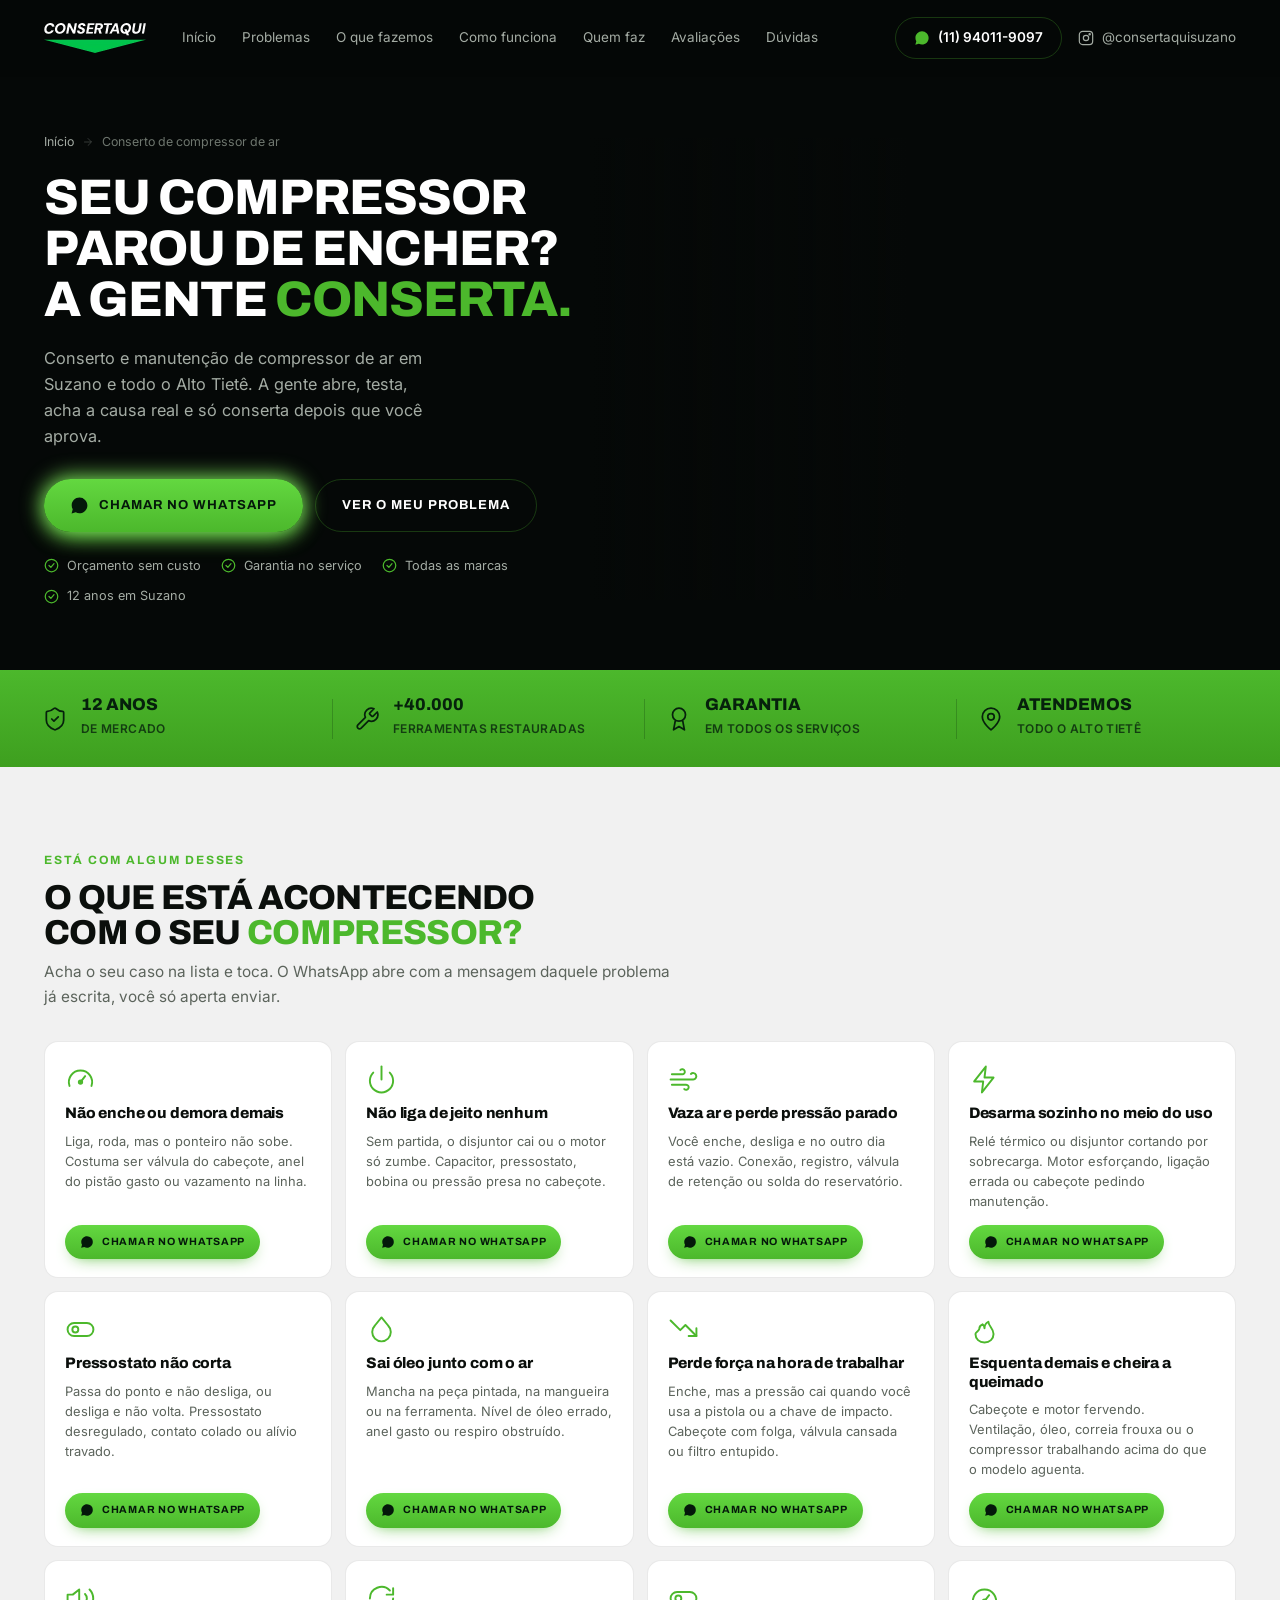
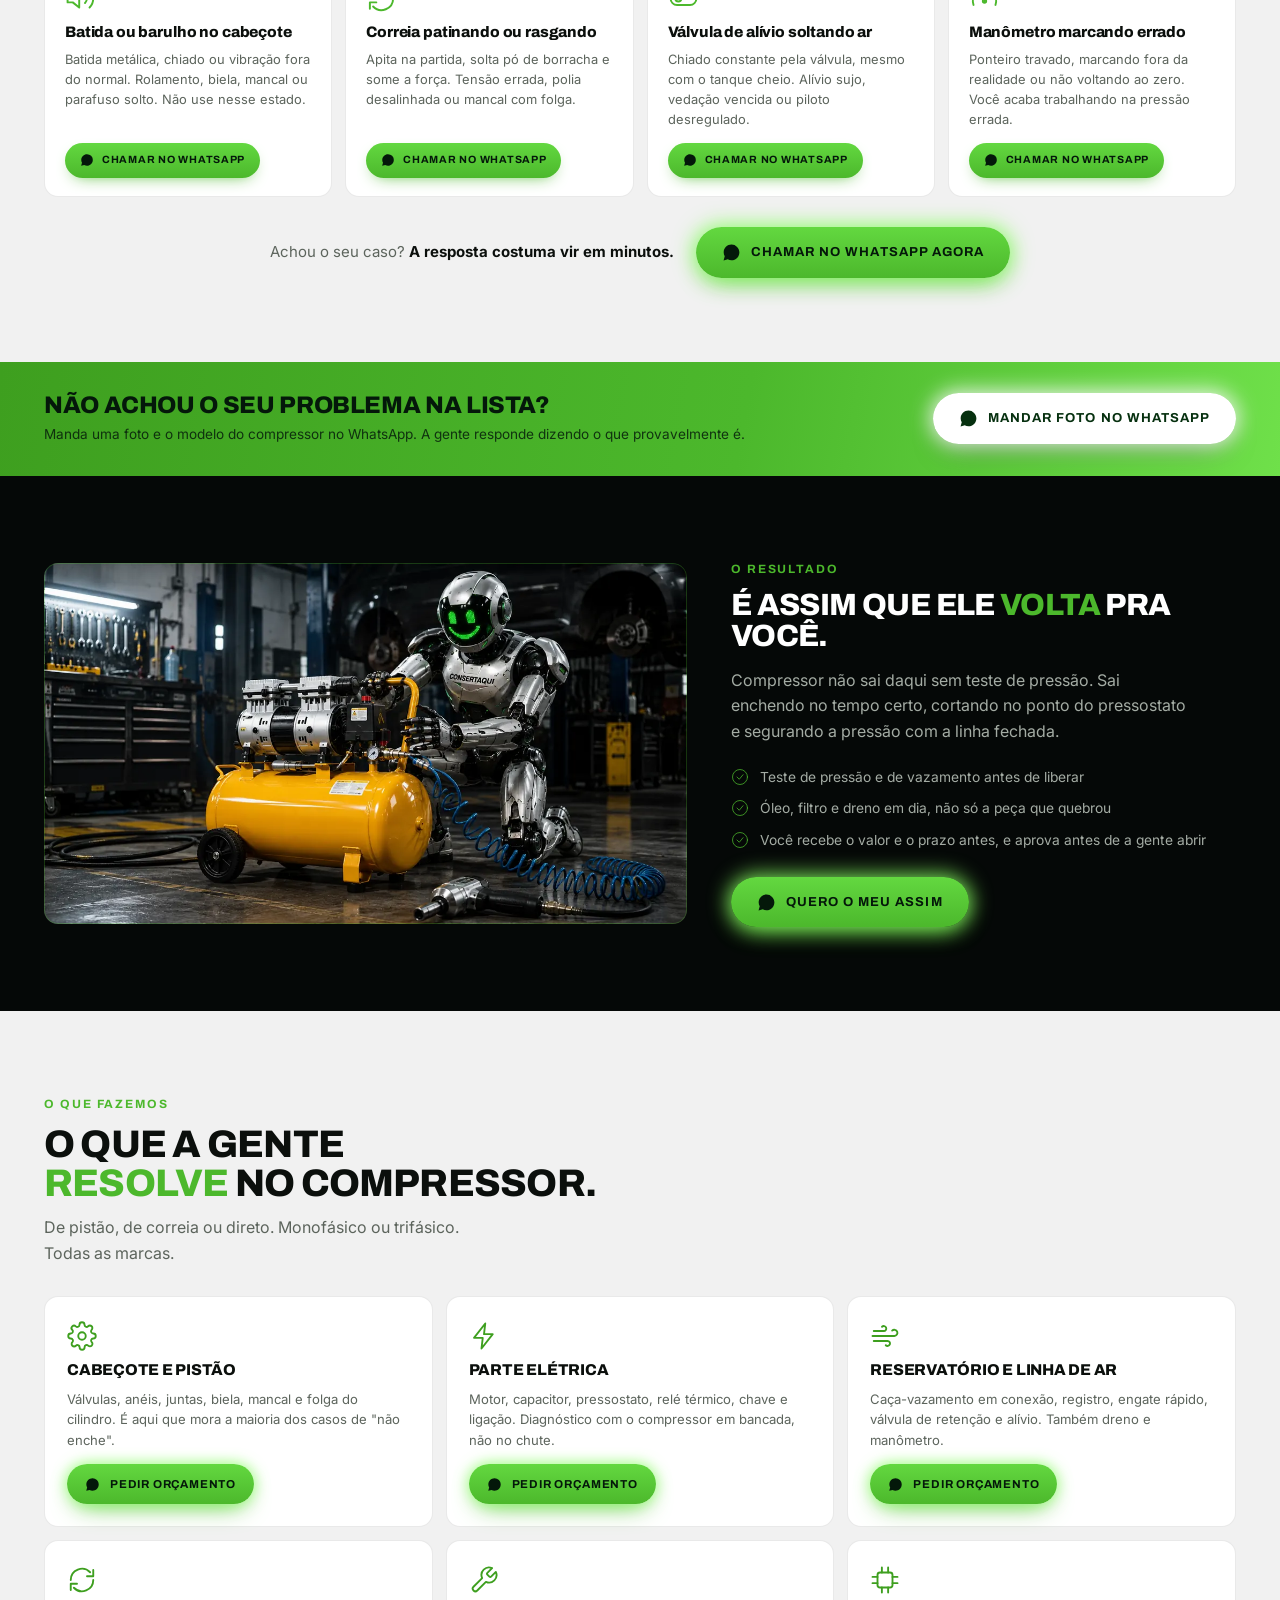
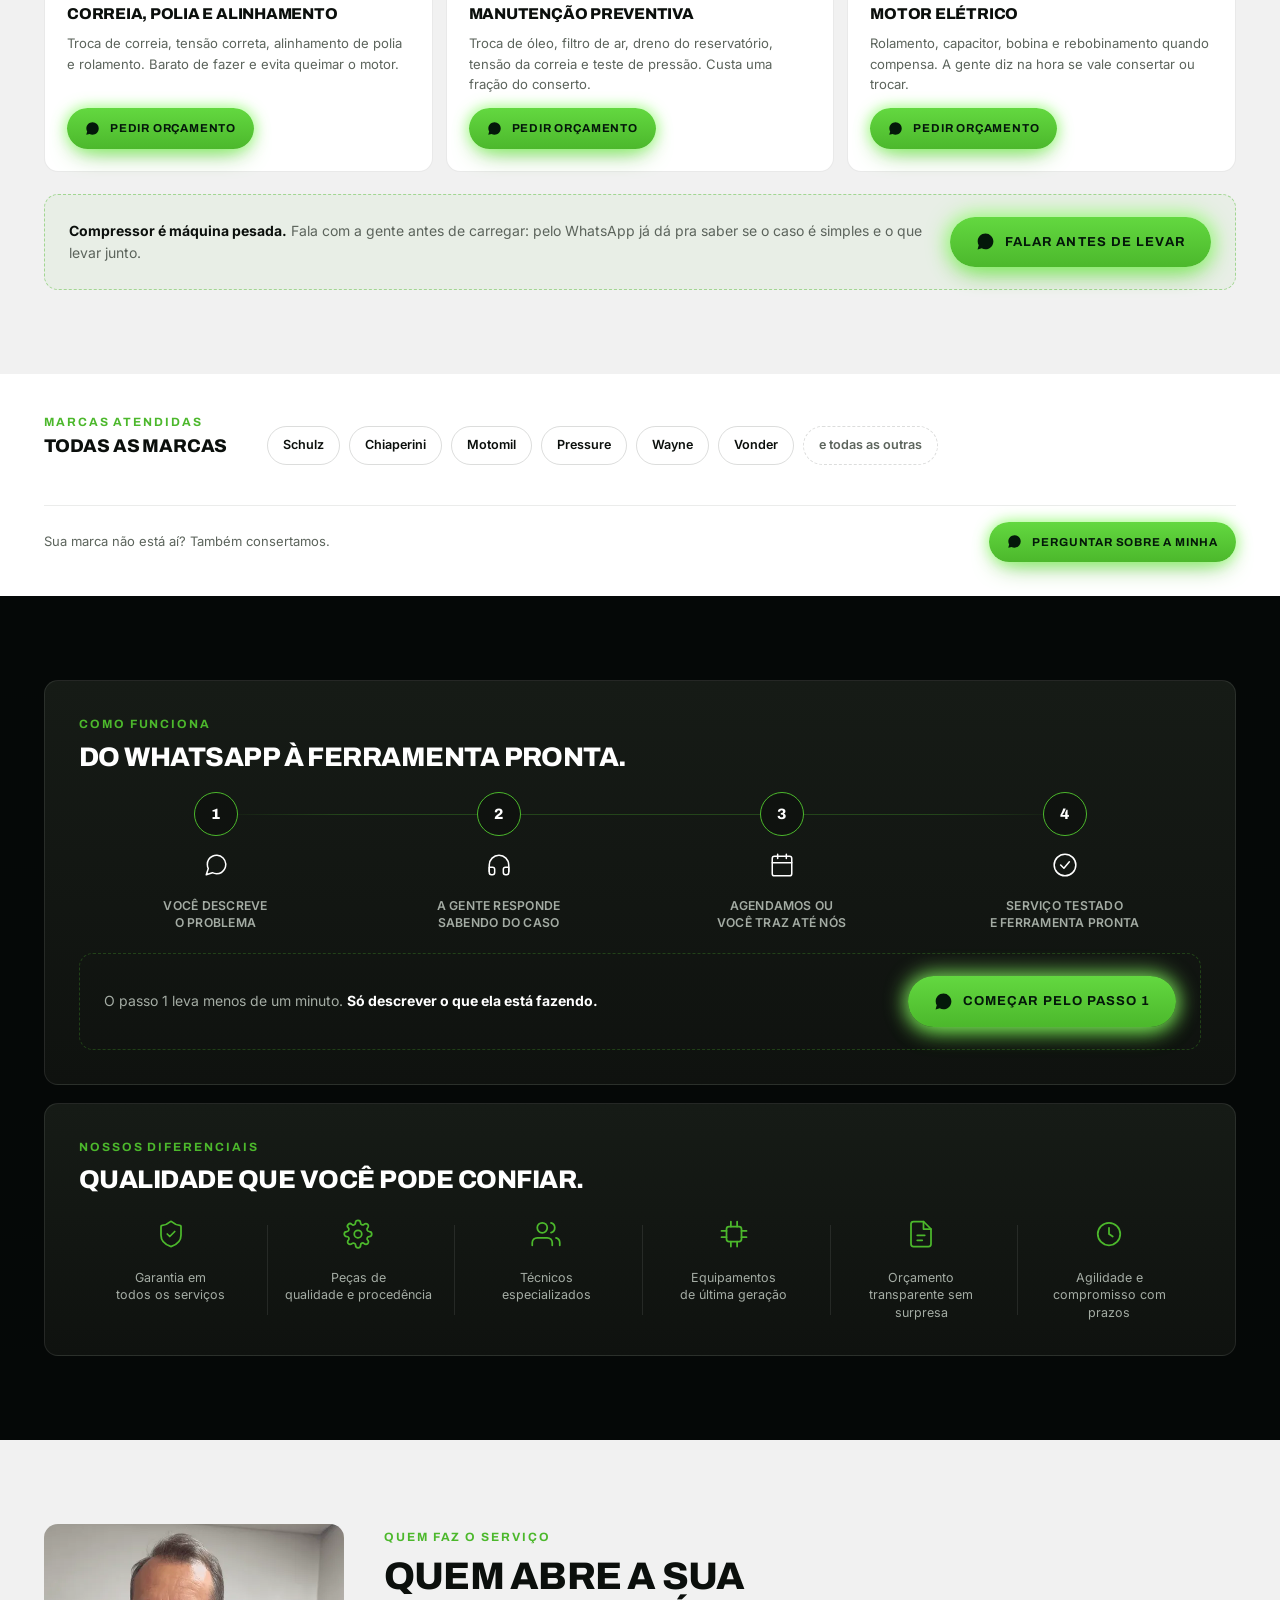
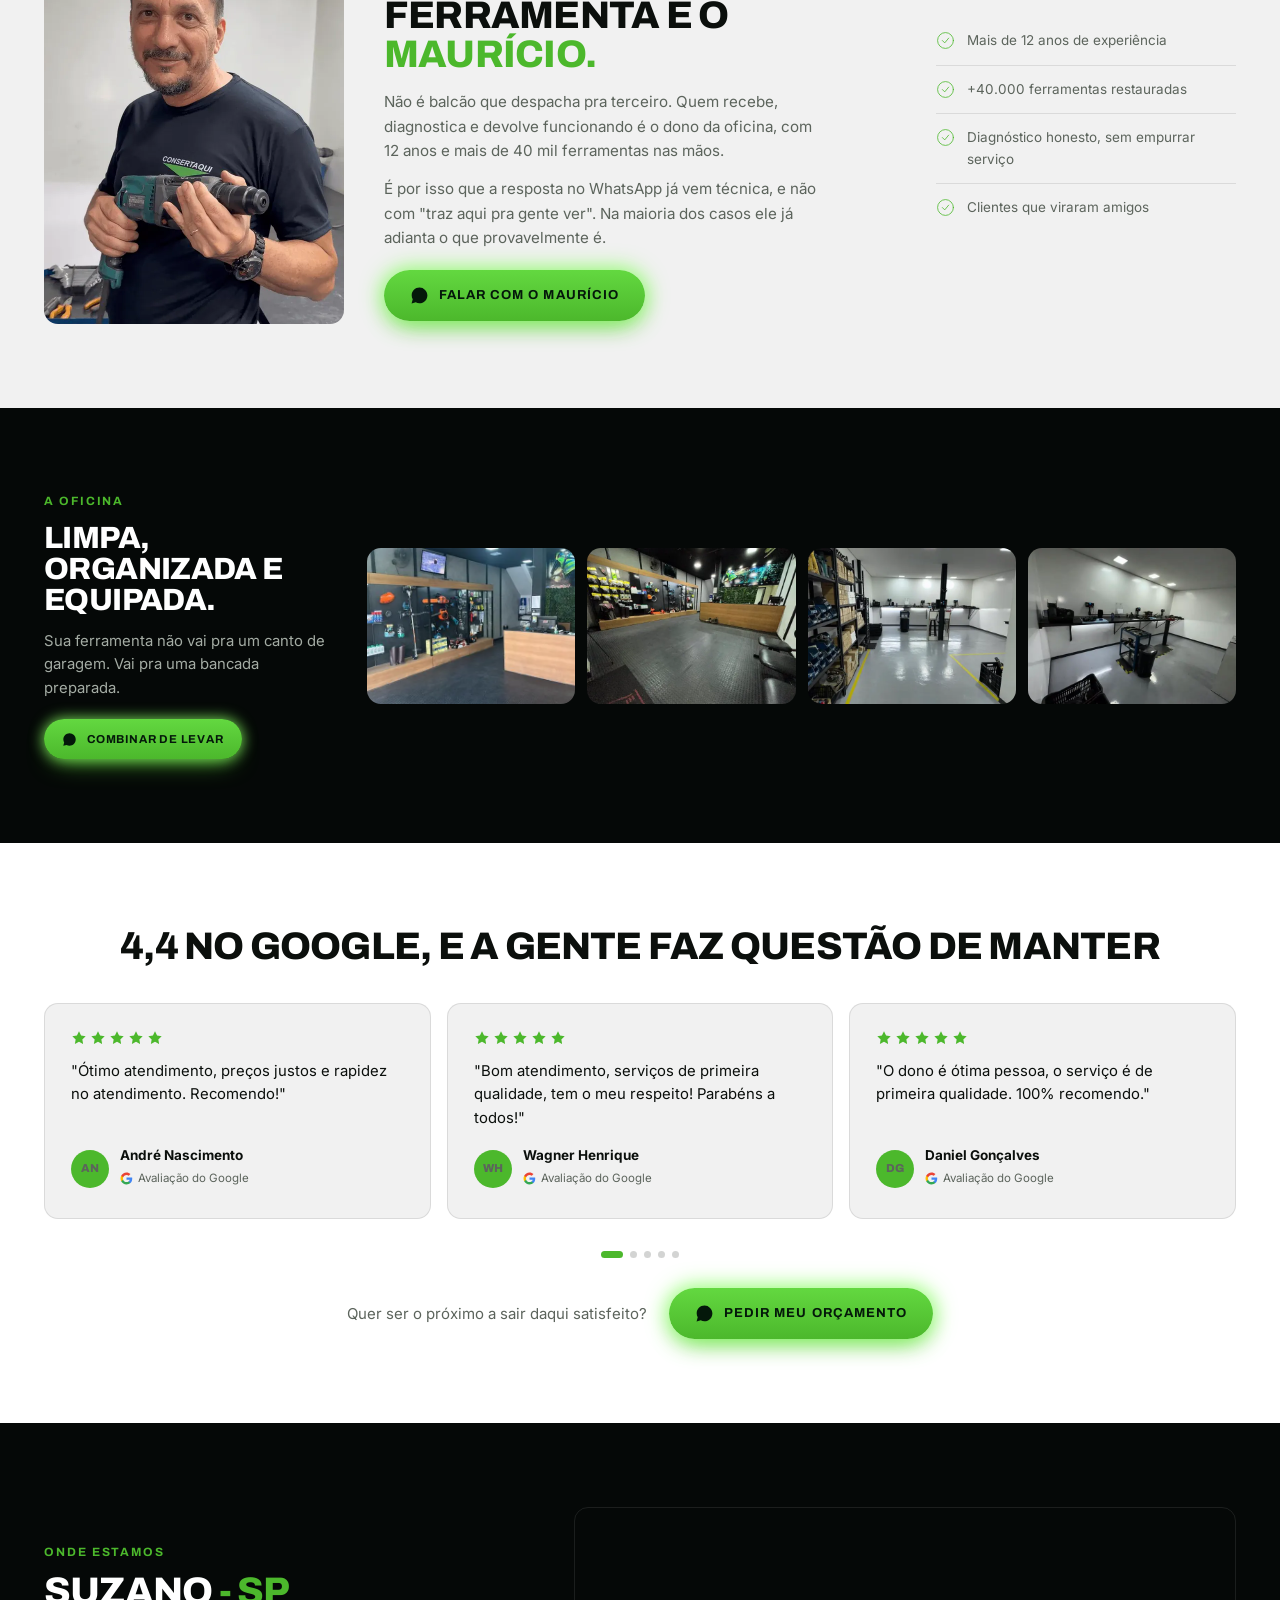
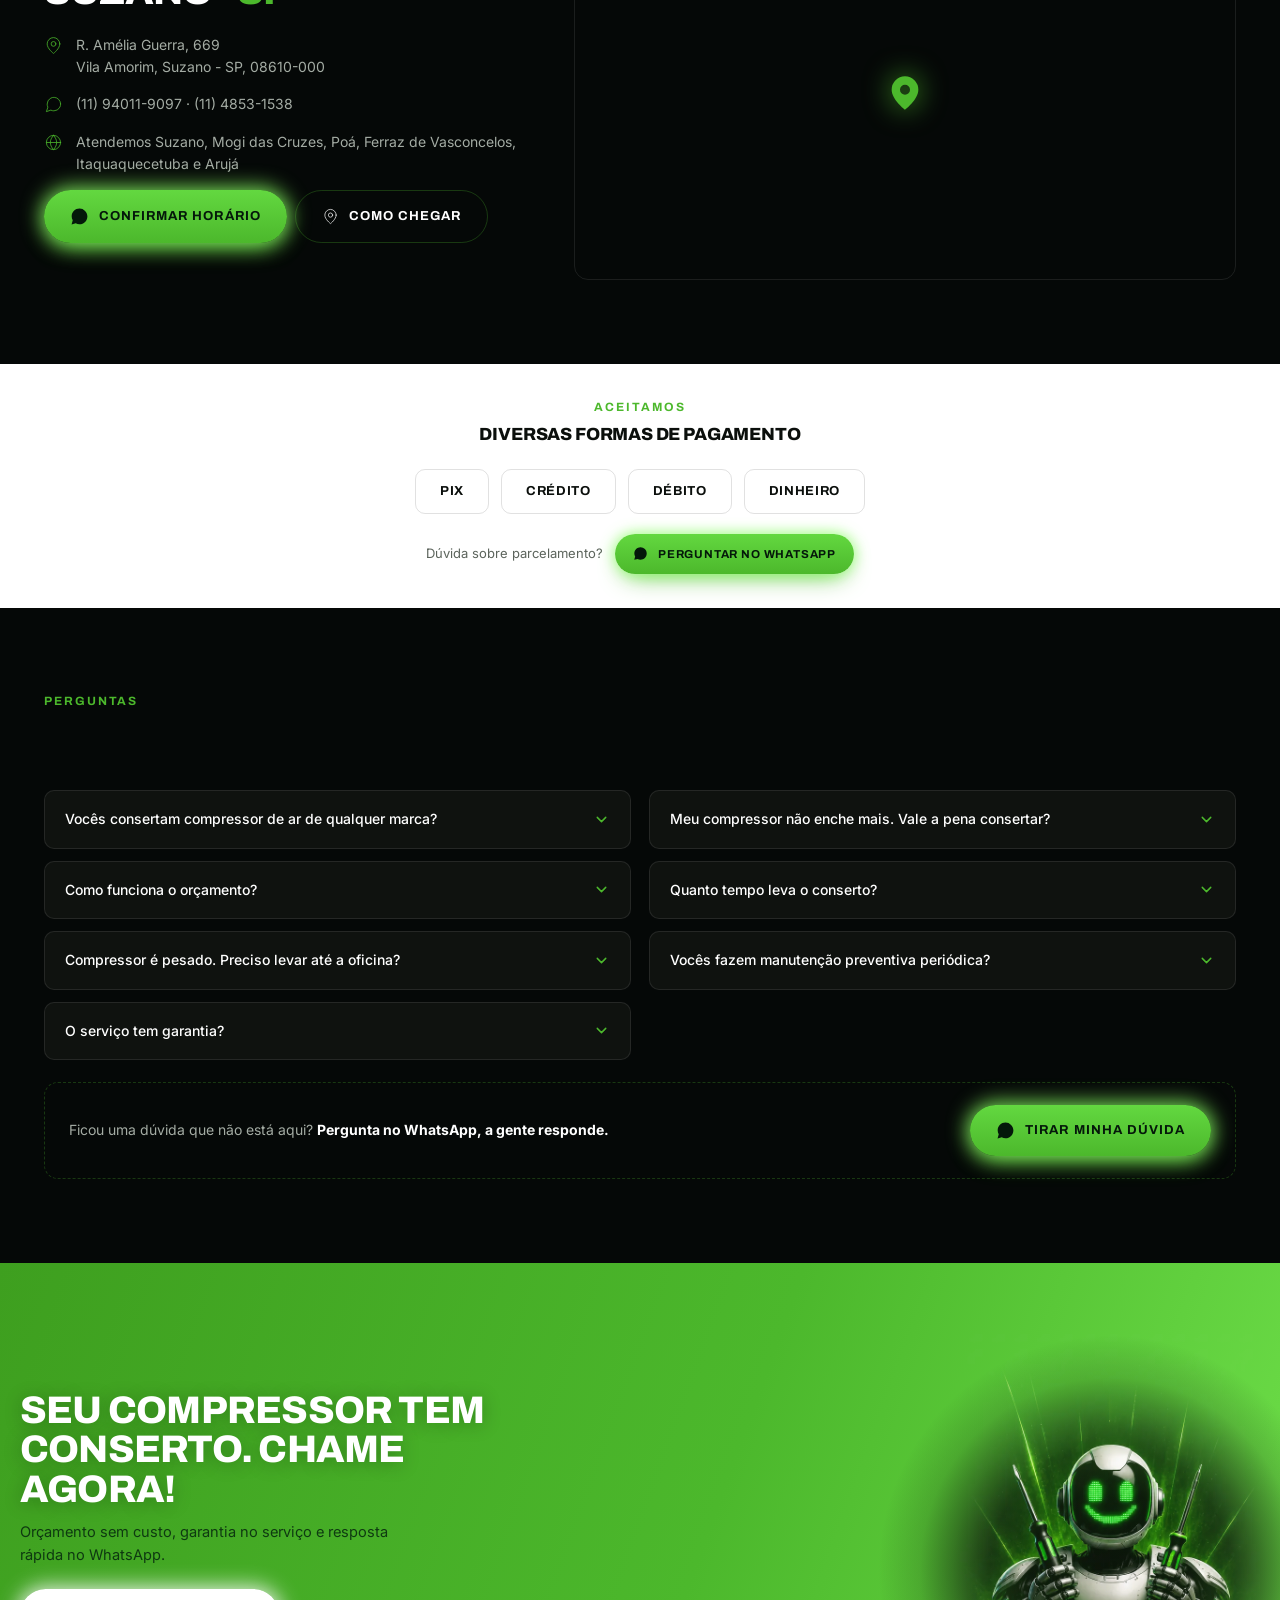
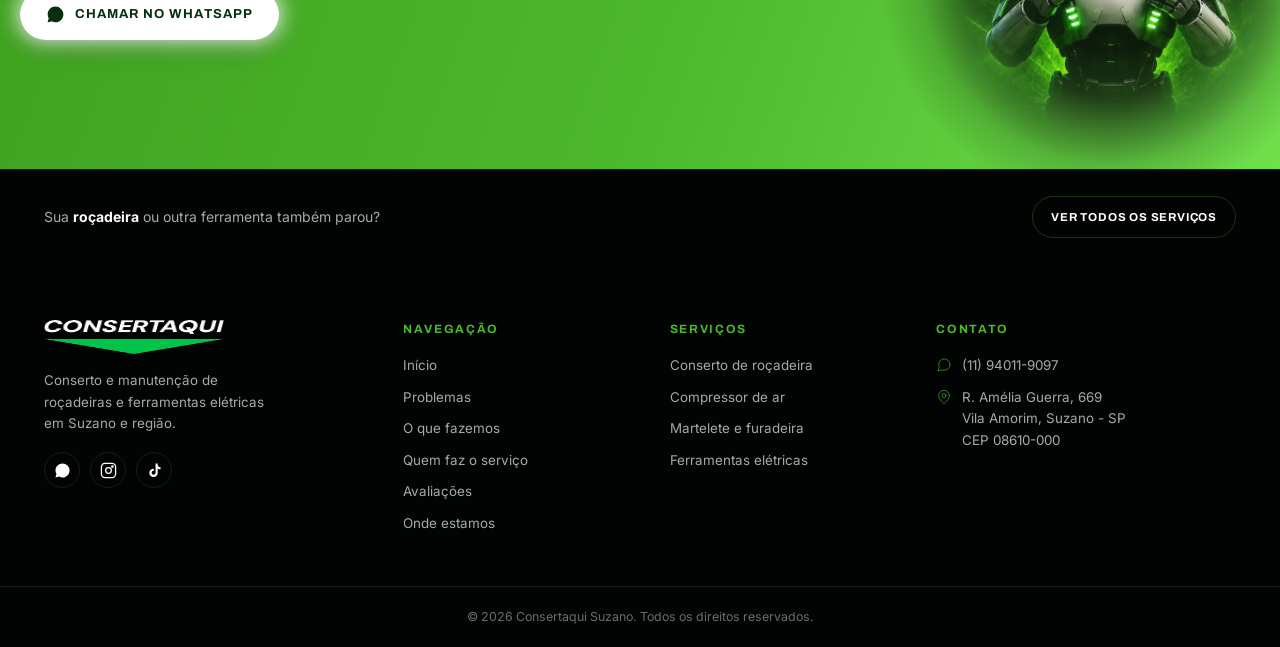
==== commit 546f0179: "CTA em destaque: brilho, pulso e icone do WhatsApp em todo botao A pagina inteira e verde, entao o b" ====
--- a/conserto-de-compressor-de-ar/index.html
+++ b/conserto-de-compressor-de-ar/index.html
@@ -29,6 +29,7 @@
 <link rel="stylesheet" href="../assets/css/lp.css">
 </head>
 <body>
+<svg aria-hidden="true" style="position:absolute;width:0;height:0;overflow:hidden"><symbol id="i1" viewBox="0 0 24 24"><path d="M12.04 2C6.58 2 2.13 6.45 2.13 11.91c0 1.75.46 3.45 1.32 4.95L2 22l5.25-1.38a9.87 9.87 0 0 0 4.79 1.22c5.46 0 9.91-4.45 9.91-9.91 0-2.65-1.03-5.14-2.9-7.01A9.82 9.82 0 0 0 12.04 2zm5.43 12.38c-.3-.15-1.76-.87-2.03-.97-.27-.1-.47-.15-.67.15-.2.3-.77.96-.94 1.16-.17.2-.35.22-.65.07-.3-.15-1.26-.46-2.4-1.48-.89-.79-1.49-1.77-1.66-2.07-.17-.3-.02-.46.13-.61.13-.13.3-.35.45-.52.15-.17.2-.3.3-.5.1-.2.05-.37-.02-.52-.08-.15-.67-1.61-.92-2.2-.24-.58-.49-.5-.67-.51h-.57c-.2 0-.52.07-.79.37-.27.3-1.04 1.01-1.04 2.47s1.06 2.86 1.21 3.06c.15.2 2.1 3.2 5.08 4.49.71.3 1.26.49 1.69.63.71.22 1.36.19 1.87.12.57-.09 1.76-.72 2.01-1.41.25-.7.25-1.29.17-1.42-.07-.12-.27-.2-.57-.35z"/></symbol><symbol id="i2" viewBox="0 0 24 24"><circle cx="12" cy="12" r="10"/><path d="m8 12 3 3 5-6"/></symbol><symbol id="i3" viewBox="0 0 24 24"><path d="m12 2 3.1 6.3 6.9 1-5 4.9 1.2 6.8L12 17.8 5.8 21l1.2-6.8-5-4.9 6.9-1z"/></symbol><symbol id="i4" viewBox="0 0 48 48"><path fill="#4285F4" d="M45.12 24.5c0-1.56-.14-3.06-.4-4.5H24v8.51h11.84c-.51 2.75-2.06 5.08-4.39 6.64v5.52h7.11c4.16-3.83 6.56-9.47 6.56-16.17z"/><path fill="#34A853" d="M24 46c5.94 0 10.92-1.97 14.56-5.33l-7.11-5.52c-1.97 1.32-4.49 2.1-7.45 2.1-5.73 0-10.58-3.87-12.31-9.07H4.34v5.7C7.96 41.07 15.4 46 24 46z"/><path fill="#FBBC05" d="M11.69 28.18C11.25 26.86 11 25.45 11 24s.25-2.86.69-4.18v-5.7H4.34C2.85 17.09 2 20.45 2 24s.85 6.91 2.34 9.88l7.35-5.7z"/><path fill="#EA4335" d="M24 10.75c3.23 0 6.13 1.11 8.41 3.29l6.31-6.31C34.91 4.18 29.93 2 24 2 15.4 2 7.96 6.93 4.34 14.12l7.35 5.7c1.73-5.2 6.58-9.07 12.31-9.07z"/></symbol></svg>
 
 <!-- ====================================================== HEADER ====== -->
 <header class="head" id="head">
@@ -49,7 +50,7 @@
 
     <div class="head__side">
       <a href="https://wa.me/5511940119097" class="head__wa" data-wa="Olá! Vim pelo site. Meu compressor de ar está com problema e queria um orçamento." target="_blank" rel="noopener">
-        <svg viewBox="0 0 24 24" fill="currentColor" aria-hidden="true"><path d="M12.04 2C6.58 2 2.13 6.45 2.13 11.91c0 1.75.46 3.45 1.32 4.95L2 22l5.25-1.38a9.87 9.87 0 0 0 4.79 1.22c5.46 0 9.91-4.45 9.91-9.91 0-2.65-1.03-5.14-2.9-7.01A9.82 9.82 0 0 0 12.04 2zm5.43 12.38c-.3-.15-1.76-.87-2.03-.97-.27-.1-.47-.15-.67.15-.2.3-.77.96-.94 1.16-.17.2-.35.22-.65.07-.3-.15-1.26-.46-2.4-1.48-.89-.79-1.49-1.77-1.66-2.07-.17-.3-.02-.46.13-.61.13-.13.3-.35.45-.52.15-.17.2-.3.3-.5.1-.2.05-.37-.02-.52-.08-.15-.67-1.61-.92-2.2-.24-.58-.49-.5-.67-.51h-.57c-.2 0-.52.07-.79.37-.27.3-1.04 1.01-1.04 2.47s1.06 2.86 1.21 3.06c.15.2 2.1 3.2 5.08 4.49.71.3 1.26.49 1.69.63.71.22 1.36.19 1.87.12.57-.09 1.76-.72 2.01-1.41.25-.7.25-1.29.17-1.42-.07-.12-.27-.2-.57-.35z"/></svg>
+        <svg viewBox="0 0 24 24" fill="currentColor" aria-hidden="true"><use href="#i1"/></svg>
         (11) 94011-9097
       </a>
       <a href="https://www.instagram.com/consertaquisuzano/" class="head__ig" target="_blank" rel="noopener">
@@ -71,7 +72,7 @@
       <a href="#depoimentos">Avaliações</a>
       <a href="#faq">Perguntas frequentes</a>
       <a href="#contato">Onde estamos</a>
-      <a class="btn btn--wa btn--block" data-wa="Olá! Vim pelo site. Meu compressor de ar está com problema e queria um orçamento." href="https://wa.me/5511940119097"><svg viewBox="0 0 24 24" fill="currentColor" aria-hidden="true"><path d="M12.04 2C6.58 2 2.13 6.45 2.13 11.91c0 1.75.46 3.45 1.32 4.95L2 22l5.25-1.38a9.87 9.87 0 0 0 4.79 1.22c5.46 0 9.91-4.45 9.91-9.91 0-2.65-1.03-5.14-2.9-7.01A9.82 9.82 0 0 0 12.04 2zm5.43 12.38c-.3-.15-1.76-.87-2.03-.97-.27-.1-.47-.15-.67.15-.2.3-.77.96-.94 1.16-.17.2-.35.22-.65.07-.3-.15-1.26-.46-2.4-1.48-.89-.79-1.49-1.77-1.66-2.07-.17-.3-.02-.46.13-.61.13-.13.3-.35.45-.52.15-.17.2-.3.3-.5.1-.2.05-.37-.02-.52-.08-.15-.67-1.61-.92-2.2-.24-.58-.49-.5-.67-.51h-.57c-.2 0-.52.07-.79.37-.27.3-1.04 1.01-1.04 2.47s1.06 2.86 1.21 3.06c.15.2 2.1 3.2 5.08 4.49.71.3 1.26.49 1.69.63.71.22 1.36.19 1.87.12.57-.09 1.76-.72 2.01-1.41.25-.7.25-1.29.17-1.42-.07-.12-.27-.2-.57-.35z"/></svg>Chamar no WhatsApp</a>
+      <a class="btn btn--wa btn--block btn--pulso" data-wa="Olá! Vim pelo site. Meu compressor de ar está com problema e queria um orçamento." href="https://wa.me/5511940119097"><svg viewBox="0 0 24 24" fill="currentColor" aria-hidden="true"><use href="#i1"/></svg>Chamar no WhatsApp</a>
     </div></div>
   </div>
 </header>
@@ -93,15 +94,15 @@
       <p class="hero__sub">Conserto e manutenção de compressor de ar em Suzano e todo o Alto Tietê. A gente abre, testa, acha a causa real e só conserta depois que você aprova.</p>
 
       <div class="hero__cta">
-        <a class="btn btn--wa" data-wa="Olá! Vim pelo site. Meu compressor de ar está com problema e queria um orçamento." href="https://wa.me/5511940119097"><svg viewBox="0 0 24 24" fill="currentColor" aria-hidden="true"><path d="M12.04 2C6.58 2 2.13 6.45 2.13 11.91c0 1.75.46 3.45 1.32 4.95L2 22l5.25-1.38a9.87 9.87 0 0 0 4.79 1.22c5.46 0 9.91-4.45 9.91-9.91 0-2.65-1.03-5.14-2.9-7.01A9.82 9.82 0 0 0 12.04 2zm5.43 12.38c-.3-.15-1.76-.87-2.03-.97-.27-.1-.47-.15-.67.15-.2.3-.77.96-.94 1.16-.17.2-.35.22-.65.07-.3-.15-1.26-.46-2.4-1.48-.89-.79-1.49-1.77-1.66-2.07-.17-.3-.02-.46.13-.61.13-.13.3-.35.45-.52.15-.17.2-.3.3-.5.1-.2.05-.37-.02-.52-.08-.15-.67-1.61-.92-2.2-.24-.58-.49-.5-.67-.51h-.57c-.2 0-.52.07-.79.37-.27.3-1.04 1.01-1.04 2.47s1.06 2.86 1.21 3.06c.15.2 2.1 3.2 5.08 4.49.71.3 1.26.49 1.69.63.71.22 1.36.19 1.87.12.57-.09 1.76-.72 2.01-1.41.25-.7.25-1.29.17-1.42-.07-.12-.27-.2-.57-.35z"/></svg>Chamar no WhatsApp</a>
+        <a class="btn btn--wa btn--pulso" data-wa="Olá! Vim pelo site. Meu compressor de ar está com problema e queria um orçamento." href="https://wa.me/5511940119097"><svg viewBox="0 0 24 24" fill="currentColor" aria-hidden="true"><use href="#i1"/></svg>Chamar no WhatsApp</a>
         <a class="btn btn--ghost" href="#problemas">Ver o meu problema</a>
       </div>
 
       <ul class="hero__nota">
-        <li><svg viewBox="0 0 24 24" fill="none" stroke="currentColor" stroke-linecap="round" stroke-linejoin="round" aria-hidden="true"><circle cx="12" cy="12" r="10"/><path d="m8 12 3 3 5-6"/></svg>Orçamento sem custo</li>
-        <li><svg viewBox="0 0 24 24" fill="none" stroke="currentColor" stroke-linecap="round" stroke-linejoin="round" aria-hidden="true"><circle cx="12" cy="12" r="10"/><path d="m8 12 3 3 5-6"/></svg>Garantia no serviço</li>
-        <li><svg viewBox="0 0 24 24" fill="none" stroke="currentColor" stroke-linecap="round" stroke-linejoin="round" aria-hidden="true"><circle cx="12" cy="12" r="10"/><path d="m8 12 3 3 5-6"/></svg>Todas as marcas</li>
-        <li><svg viewBox="0 0 24 24" fill="none" stroke="currentColor" stroke-linecap="round" stroke-linejoin="round" aria-hidden="true"><circle cx="12" cy="12" r="10"/><path d="m8 12 3 3 5-6"/></svg>12 anos em Suzano</li>
+        <li><svg viewBox="0 0 24 24" fill="none" stroke="currentColor" stroke-linecap="round" stroke-linejoin="round" aria-hidden="true"><use href="#i2"/></svg>Orçamento sem custo</li>
+        <li><svg viewBox="0 0 24 24" fill="none" stroke="currentColor" stroke-linecap="round" stroke-linejoin="round" aria-hidden="true"><use href="#i2"/></svg>Garantia no serviço</li>
+        <li><svg viewBox="0 0 24 24" fill="none" stroke="currentColor" stroke-linecap="round" stroke-linejoin="round" aria-hidden="true"><use href="#i2"/></svg>Todas as marcas</li>
+        <li><svg viewBox="0 0 24 24" fill="none" stroke="currentColor" stroke-linecap="round" stroke-linejoin="round" aria-hidden="true"><use href="#i2"/></svg>12 anos em Suzano</li>
       </ul>
     </div>
 
@@ -150,79 +151,79 @@
         <svg class="dor__ico" viewBox="0 0 24 24" fill="none" stroke="currentColor" stroke-linecap="round" stroke-linejoin="round" aria-hidden="true"><path d="M20.5 17a9 9 0 1 0-17 0"/><path d="m12 14 3.6-4.6"/><circle cx="12" cy="14" r="1.3"/></svg>
         <b>Não enche ou demora demais</b>
         <p>Liga, roda, mas o ponteiro não sobe. Costuma ser válvula do cabeçote, anel do pistão gasto ou vazamento na linha.</p>
-        <span class="dor__cta">Chamar no WhatsApp <svg viewBox="0 0 24 24" fill="none" stroke="currentColor" stroke-linecap="round" stroke-linejoin="round" aria-hidden="true"><path d="M5 12h13"/><path d="m12 5 7 7-7 7"/></svg></span>
+        <span class="dor__cta"><svg viewBox="0 0 24 24" fill="currentColor" aria-hidden="true"><use href="#i1"/></svg>Chamar no WhatsApp</span>
       </a>
       <a class="dor" data-rv style="--d:45ms" data-wa="Olá! Vim pelo site. Meu compressor de ar *não liga*. Consegue avaliar?" href="https://wa.me/5511940119097">
         <svg class="dor__ico" viewBox="0 0 24 24" fill="none" stroke="currentColor" stroke-linecap="round" stroke-linejoin="round" aria-hidden="true"><path d="M18.36 6.64a9 9 0 1 1-12.73 0"/><path d="M12 2v10"/></svg>
         <b>Não liga de jeito nenhum</b>
         <p>Sem partida, o disjuntor cai ou o motor só zumbe. Capacitor, pressostato, bobina ou pressão presa no cabeçote.</p>
-        <span class="dor__cta">Chamar no WhatsApp <svg viewBox="0 0 24 24" fill="none" stroke="currentColor" stroke-linecap="round" stroke-linejoin="round" aria-hidden="true"><path d="M5 12h13"/><path d="m12 5 7 7-7 7"/></svg></span>
+        <span class="dor__cta"><svg viewBox="0 0 24 24" fill="currentColor" aria-hidden="true"><use href="#i1"/></svg>Chamar no WhatsApp</span>
       </a>
       <a class="dor" data-rv style="--d:90ms" data-wa="Olá! Vim pelo site. Meu compressor de ar está *vazando ar*. Consegue avaliar?" href="https://wa.me/5511940119097">
         <svg class="dor__ico" viewBox="0 0 24 24" fill="none" stroke="currentColor" stroke-linecap="round" stroke-linejoin="round" aria-hidden="true"><path d="M17.7 7.7A2.5 2.5 0 1 1 19.5 12H2"/><path d="M9.6 4.6A2 2 0 1 1 11 8H3"/><path d="M12.6 19.4A2 2 0 1 0 14 16H3"/></svg>
         <b>Vaza ar e perde pressão parado</b>
         <p>Você enche, desliga e no outro dia está vazio. Conexão, registro, válvula de retenção ou solda do reservatório.</p>
-        <span class="dor__cta">Chamar no WhatsApp <svg viewBox="0 0 24 24" fill="none" stroke="currentColor" stroke-linecap="round" stroke-linejoin="round" aria-hidden="true"><path d="M5 12h13"/><path d="m12 5 7 7-7 7"/></svg></span>
+        <span class="dor__cta"><svg viewBox="0 0 24 24" fill="currentColor" aria-hidden="true"><use href="#i1"/></svg>Chamar no WhatsApp</span>
       </a>
       <a class="dor" data-rv style="--d:135ms" data-wa="Olá! Vim pelo site. Meu compressor de ar *desarma sozinho*. Consegue avaliar?" href="https://wa.me/5511940119097">
         <svg class="dor__ico" viewBox="0 0 24 24" fill="none" stroke="currentColor" stroke-linecap="round" stroke-linejoin="round" aria-hidden="true"><path d="M13 2 4 13.5h7l-1 8.5 9-11.5h-7z"/></svg>
         <b>Desarma sozinho no meio do uso</b>
         <p>Relé térmico ou disjuntor cortando por sobrecarga. Motor esforçando, ligação errada ou cabeçote pedindo manutenção.</p>
-        <span class="dor__cta">Chamar no WhatsApp <svg viewBox="0 0 24 24" fill="none" stroke="currentColor" stroke-linecap="round" stroke-linejoin="round" aria-hidden="true"><path d="M5 12h13"/><path d="m12 5 7 7-7 7"/></svg></span>
+        <span class="dor__cta"><svg viewBox="0 0 24 24" fill="currentColor" aria-hidden="true"><use href="#i1"/></svg>Chamar no WhatsApp</span>
       </a>
       <a class="dor" data-rv style="--d:0ms" data-wa="Olá! Vim pelo site. O *pressostato* do meu compressor não está cortando. Consegue avaliar?" href="https://wa.me/5511940119097">
         <svg class="dor__ico" viewBox="0 0 24 24" fill="none" stroke="currentColor" stroke-linecap="round" stroke-linejoin="round" aria-hidden="true"><rect x="2" y="7" width="20" height="10" rx="5"/><circle cx="8" cy="12" r="2.3"/></svg>
         <b>Pressostato não corta</b>
         <p>Passa do ponto e não desliga, ou desliga e não volta. Pressostato desregulado, contato colado ou alívio travado.</p>
-        <span class="dor__cta">Chamar no WhatsApp <svg viewBox="0 0 24 24" fill="none" stroke="currentColor" stroke-linecap="round" stroke-linejoin="round" aria-hidden="true"><path d="M5 12h13"/><path d="m12 5 7 7-7 7"/></svg></span>
+        <span class="dor__cta"><svg viewBox="0 0 24 24" fill="currentColor" aria-hidden="true"><use href="#i1"/></svg>Chamar no WhatsApp</span>
       </a>
       <a class="dor" data-rv style="--d:45ms" data-wa="Olá! Vim pelo site. Meu compressor está *saindo óleo junto com o ar*. Consegue avaliar?" href="https://wa.me/5511940119097">
         <svg class="dor__ico" viewBox="0 0 24 24" fill="none" stroke="currentColor" stroke-linecap="round" stroke-linejoin="round" aria-hidden="true"><path d="M12 2.7 6.9 8.9a7.2 7.2 0 1 0 10.2 0z"/></svg>
         <b>Sai óleo junto com o ar</b>
         <p>Mancha na peça pintada, na mangueira ou na ferramenta. Nível de óleo errado, anel gasto ou respiro obstruído.</p>
-        <span class="dor__cta">Chamar no WhatsApp <svg viewBox="0 0 24 24" fill="none" stroke="currentColor" stroke-linecap="round" stroke-linejoin="round" aria-hidden="true"><path d="M5 12h13"/><path d="m12 5 7 7-7 7"/></svg></span>
+        <span class="dor__cta"><svg viewBox="0 0 24 24" fill="currentColor" aria-hidden="true"><use href="#i1"/></svg>Chamar no WhatsApp</span>
       </a>
       <a class="dor" data-rv style="--d:90ms" data-wa="Olá! Vim pelo site. Meu compressor *perde pressão* quando eu vou usar. Consegue avaliar?" href="https://wa.me/5511940119097">
         <svg class="dor__ico" viewBox="0 0 24 24" fill="none" stroke="currentColor" stroke-linecap="round" stroke-linejoin="round" aria-hidden="true"><path d="M22 17l-8.5-8.5-4 4L2 5"/><path d="M16 17h6v-6"/></svg>
         <b>Perde força na hora de trabalhar</b>
         <p>Enche, mas a pressão cai quando você usa a pistola ou a chave de impacto. Cabeçote com folga, válvula cansada ou filtro entupido.</p>
-        <span class="dor__cta">Chamar no WhatsApp <svg viewBox="0 0 24 24" fill="none" stroke="currentColor" stroke-linecap="round" stroke-linejoin="round" aria-hidden="true"><path d="M5 12h13"/><path d="m12 5 7 7-7 7"/></svg></span>
+        <span class="dor__cta"><svg viewBox="0 0 24 24" fill="currentColor" aria-hidden="true"><use href="#i1"/></svg>Chamar no WhatsApp</span>
       </a>
       <a class="dor" data-rv style="--d:135ms" data-wa="Olá! Vim pelo site. Meu compressor está *esquentando muito*. Consegue avaliar?" href="https://wa.me/5511940119097">
         <svg class="dor__ico" viewBox="0 0 24 24" fill="none" stroke="currentColor" stroke-linecap="round" stroke-linejoin="round" aria-hidden="true"><path d="M12 22c4 0 7-2.6 7-6.5 0-4.6-4-6-4-9.5 0 0-3 1.5-3 5 0-2-1.5-3-1.5-3S8 9 8 11.5C8 13 5 14 5 15.5 5 19.4 8 22 12 22z"/></svg>
         <b>Esquenta demais e cheira a queimado</b>
         <p>Cabeçote e motor fervendo. Ventilação, óleo, correia frouxa ou o compressor trabalhando acima do que o modelo aguenta.</p>
-        <span class="dor__cta">Chamar no WhatsApp <svg viewBox="0 0 24 24" fill="none" stroke="currentColor" stroke-linecap="round" stroke-linejoin="round" aria-hidden="true"><path d="M5 12h13"/><path d="m12 5 7 7-7 7"/></svg></span>
+        <span class="dor__cta"><svg viewBox="0 0 24 24" fill="currentColor" aria-hidden="true"><use href="#i1"/></svg>Chamar no WhatsApp</span>
       </a>
       <a class="dor" data-rv style="--d:0ms" data-wa="Olá! Vim pelo site. Meu compressor está *fazendo barulho estranho*. Consegue avaliar?" href="https://wa.me/5511940119097">
         <svg class="dor__ico" viewBox="0 0 24 24" fill="none" stroke="currentColor" stroke-linecap="round" stroke-linejoin="round" aria-hidden="true"><path d="M11 5 6 9H2v6h4l5 4z"/><path d="M15.5 8.5a5 5 0 0 1 0 7"/><path d="M19 5a10 10 0 0 1 0 14"/></svg>
         <b>Batida ou barulho no cabeçote</b>
         <p>Batida metálica, chiado ou vibração fora do normal. Rolamento, biela, mancal ou parafuso solto. Não use nesse estado.</p>
-        <span class="dor__cta">Chamar no WhatsApp <svg viewBox="0 0 24 24" fill="none" stroke="currentColor" stroke-linecap="round" stroke-linejoin="round" aria-hidden="true"><path d="M5 12h13"/><path d="m12 5 7 7-7 7"/></svg></span>
+        <span class="dor__cta"><svg viewBox="0 0 24 24" fill="currentColor" aria-hidden="true"><use href="#i1"/></svg>Chamar no WhatsApp</span>
       </a>
       <a class="dor" data-rv style="--d:45ms" data-wa="Olá! Vim pelo site. A *correia* do meu compressor está patinando ou rasgando. Consegue avaliar?" href="https://wa.me/5511940119097">
         <svg class="dor__ico" viewBox="0 0 24 24" fill="none" stroke="currentColor" stroke-linecap="round" stroke-linejoin="round" aria-hidden="true"><path d="M21 12a9 9 0 0 1-15.5 6.2"/><path d="M3 12a9 9 0 0 1 15.5-6.2"/><path d="M21 4v5h-5"/><path d="M3 20v-5h5"/></svg>
         <b>Correia patinando ou rasgando</b>
         <p>Apita na partida, solta pó de borracha e some a força. Tensão errada, polia desalinhada ou mancal com folga.</p>
-        <span class="dor__cta">Chamar no WhatsApp <svg viewBox="0 0 24 24" fill="none" stroke="currentColor" stroke-linecap="round" stroke-linejoin="round" aria-hidden="true"><path d="M5 12h13"/><path d="m12 5 7 7-7 7"/></svg></span>
+        <span class="dor__cta"><svg viewBox="0 0 24 24" fill="currentColor" aria-hidden="true"><use href="#i1"/></svg>Chamar no WhatsApp</span>
       </a>
       <a class="dor" data-rv style="--d:90ms" data-wa="Olá! Vim pelo site. A *válvula de alívio* do meu compressor está soltando ar. Consegue avaliar?" href="https://wa.me/5511940119097">
         <svg class="dor__ico" viewBox="0 0 24 24" fill="none" stroke="currentColor" stroke-linecap="round" stroke-linejoin="round" aria-hidden="true"><rect x="2" y="7" width="20" height="10" rx="5"/><circle cx="8" cy="12" r="2.3"/></svg>
         <b>Válvula de alívio soltando ar</b>
         <p>Chiado constante pela válvula, mesmo com o tanque cheio. Alívio sujo, vedação vencida ou piloto desregulado.</p>
-        <span class="dor__cta">Chamar no WhatsApp <svg viewBox="0 0 24 24" fill="none" stroke="currentColor" stroke-linecap="round" stroke-linejoin="round" aria-hidden="true"><path d="M5 12h13"/><path d="m12 5 7 7-7 7"/></svg></span>
+        <span class="dor__cta"><svg viewBox="0 0 24 24" fill="currentColor" aria-hidden="true"><use href="#i1"/></svg>Chamar no WhatsApp</span>
       </a>
       <a class="dor" data-rv style="--d:135ms" data-wa="Olá! Vim pelo site. O *manômetro* do meu compressor está marcando errado. Consegue avaliar?" href="https://wa.me/5511940119097">
         <svg class="dor__ico" viewBox="0 0 24 24" fill="none" stroke="currentColor" stroke-linecap="round" stroke-linejoin="round" aria-hidden="true"><path d="M20.5 17a9 9 0 1 0-17 0"/><path d="m12 14 3.6-4.6"/><circle cx="12" cy="14" r="1.3"/></svg>
         <b>Manômetro marcando errado</b>
         <p>Ponteiro travado, marcando fora da realidade ou não voltando ao zero. Você acaba trabalhando na pressão errada.</p>
-        <span class="dor__cta">Chamar no WhatsApp <svg viewBox="0 0 24 24" fill="none" stroke="currentColor" stroke-linecap="round" stroke-linejoin="round" aria-hidden="true"><path d="M5 12h13"/><path d="m12 5 7 7-7 7"/></svg></span>
+        <span class="dor__cta"><svg viewBox="0 0 24 24" fill="currentColor" aria-hidden="true"><use href="#i1"/></svg>Chamar no WhatsApp</span>
       </a>
     </div>
 
     <div class="secao__cta" data-rv>
       <p>Achou o seu caso? <b>A resposta costuma vir em minutos.</b></p>
-      <a class="btn btn--wa" data-wa="Olá! Vim pelo site. Meu compressor de ar está com problema e queria um orçamento." href="https://wa.me/5511940119097"><svg viewBox="0 0 24 24" fill="currentColor" aria-hidden="true"><path d="M12.04 2C6.58 2 2.13 6.45 2.13 11.91c0 1.75.46 3.45 1.32 4.95L2 22l5.25-1.38a9.87 9.87 0 0 0 4.79 1.22c5.46 0 9.91-4.45 9.91-9.91 0-2.65-1.03-5.14-2.9-7.01A9.82 9.82 0 0 0 12.04 2zm5.43 12.38c-.3-.15-1.76-.87-2.03-.97-.27-.1-.47-.15-.67.15-.2.3-.77.96-.94 1.16-.17.2-.35.22-.65.07-.3-.15-1.26-.46-2.4-1.48-.89-.79-1.49-1.77-1.66-2.07-.17-.3-.02-.46.13-.61.13-.13.3-.35.45-.52.15-.17.2-.3.3-.5.1-.2.05-.37-.02-.52-.08-.15-.67-1.61-.92-2.2-.24-.58-.49-.5-.67-.51h-.57c-.2 0-.52.07-.79.37-.27.3-1.04 1.01-1.04 2.47s1.06 2.86 1.21 3.06c.15.2 2.1 3.2 5.08 4.49.71.3 1.26.49 1.69.63.71.22 1.36.19 1.87.12.57-.09 1.76-.72 2.01-1.41.25-.7.25-1.29.17-1.42-.07-.12-.27-.2-.57-.35z"/></svg>Chamar no WhatsApp agora</a>
+      <a class="btn btn--wa btn--pulso" data-wa="Olá! Vim pelo site. Meu compressor de ar está com problema e queria um orçamento." href="https://wa.me/5511940119097"><svg viewBox="0 0 24 24" fill="currentColor" aria-hidden="true"><use href="#i1"/></svg>Chamar no WhatsApp agora</a>
     </div>
   </div>
 </section>
@@ -234,7 +235,7 @@
       <b>Não achou o seu problema na lista?</b>
       <p>Manda uma foto e o modelo do compressor no WhatsApp. A gente responde dizendo o que provavelmente é.</p>
     </div>
-    <a class="btn btn--dark" data-wa="Olá! Vim pelo site. Vou mandar a foto do meu compressor de ar, o problema é o seguinte:" href="https://wa.me/5511940119097"><svg viewBox="0 0 24 24" fill="currentColor" aria-hidden="true"><path d="M12.04 2C6.58 2 2.13 6.45 2.13 11.91c0 1.75.46 3.45 1.32 4.95L2 22l5.25-1.38a9.87 9.87 0 0 0 4.79 1.22c5.46 0 9.91-4.45 9.91-9.91 0-2.65-1.03-5.14-2.9-7.01A9.82 9.82 0 0 0 12.04 2zm5.43 12.38c-.3-.15-1.76-.87-2.03-.97-.27-.1-.47-.15-.67.15-.2.3-.77.96-.94 1.16-.17.2-.35.22-.65.07-.3-.15-1.26-.46-2.4-1.48-.89-.79-1.49-1.77-1.66-2.07-.17-.3-.02-.46.13-.61.13-.13.3-.35.45-.52.15-.17.2-.3.3-.5.1-.2.05-.37-.02-.52-.08-.15-.67-1.61-.92-2.2-.24-.58-.49-.5-.67-.51h-.57c-.2 0-.52.07-.79.37-.27.3-1.04 1.01-1.04 2.47s1.06 2.86 1.21 3.06c.15.2 2.1 3.2 5.08 4.49.71.3 1.26.49 1.69.63.71.22 1.36.19 1.87.12.57-.09 1.76-.72 2.01-1.41.25-.7.25-1.29.17-1.42-.07-.12-.27-.2-.57-.35z"/></svg>Mandar foto no WhatsApp</a>
+    <a class="btn btn--luz btn--pulso" data-wa="Olá! Vim pelo site. Vou mandar a foto do meu compressor de ar, o problema é o seguinte:" href="https://wa.me/5511940119097"><svg viewBox="0 0 24 24" fill="currentColor" aria-hidden="true"><use href="#i1"/></svg>Mandar foto no WhatsApp</a>
   </div>
 </section>
 
@@ -249,11 +250,11 @@
       <h2>É assim que ele <span class="g">volta</span> pra você.</h2>
       <p class="lead">Compressor não sai daqui sem teste de pressão. Sai enchendo no tempo certo, cortando no ponto do pressostato e segurando a pressão com a linha fechada.</p>
       <ul class="res__lista">
-        <li><svg viewBox="0 0 24 24" fill="none" stroke="currentColor" stroke-linecap="round" stroke-linejoin="round" aria-hidden="true"><circle cx="12" cy="12" r="10"/><path d="m8 12 3 3 5-6"/></svg>Teste de pressão e de vazamento antes de liberar</li>
-        <li><svg viewBox="0 0 24 24" fill="none" stroke="currentColor" stroke-linecap="round" stroke-linejoin="round" aria-hidden="true"><circle cx="12" cy="12" r="10"/><path d="m8 12 3 3 5-6"/></svg>Óleo, filtro e dreno em dia, não só a peça que quebrou</li>
-        <li><svg viewBox="0 0 24 24" fill="none" stroke="currentColor" stroke-linecap="round" stroke-linejoin="round" aria-hidden="true"><circle cx="12" cy="12" r="10"/><path d="m8 12 3 3 5-6"/></svg>Você recebe o valor e o prazo antes, e aprova antes de a gente abrir</li>
+        <li><svg viewBox="0 0 24 24" fill="none" stroke="currentColor" stroke-linecap="round" stroke-linejoin="round" aria-hidden="true"><use href="#i2"/></svg>Teste de pressão e de vazamento antes de liberar</li>
+        <li><svg viewBox="0 0 24 24" fill="none" stroke="currentColor" stroke-linecap="round" stroke-linejoin="round" aria-hidden="true"><use href="#i2"/></svg>Óleo, filtro e dreno em dia, não só a peça que quebrou</li>
+        <li><svg viewBox="0 0 24 24" fill="none" stroke="currentColor" stroke-linecap="round" stroke-linejoin="round" aria-hidden="true"><use href="#i2"/></svg>Você recebe o valor e o prazo antes, e aprova antes de a gente abrir</li>
       </ul>
-      <a class="btn btn--wa" data-wa="Olá! Vim pelo site. Quero deixar meu compressor funcionando de novo." href="https://wa.me/5511940119097"><svg viewBox="0 0 24 24" fill="currentColor" aria-hidden="true"><path d="M12.04 2C6.58 2 2.13 6.45 2.13 11.91c0 1.75.46 3.45 1.32 4.95L2 22l5.25-1.38a9.87 9.87 0 0 0 4.79 1.22c5.46 0 9.91-4.45 9.91-9.91 0-2.65-1.03-5.14-2.9-7.01A9.82 9.82 0 0 0 12.04 2zm5.43 12.38c-.3-.15-1.76-.87-2.03-.97-.27-.1-.47-.15-.67.15-.2.3-.77.96-.94 1.16-.17.2-.35.22-.65.07-.3-.15-1.26-.46-2.4-1.48-.89-.79-1.49-1.77-1.66-2.07-.17-.3-.02-.46.13-.61.13-.13.3-.35.45-.52.15-.17.2-.3.3-.5.1-.2.05-.37-.02-.52-.08-.15-.67-1.61-.92-2.2-.24-.58-.49-.5-.67-.51h-.57c-.2 0-.52.07-.79.37-.27.3-1.04 1.01-1.04 2.47s1.06 2.86 1.21 3.06c.15.2 2.1 3.2 5.08 4.49.71.3 1.26.49 1.69.63.71.22 1.36.19 1.87.12.57-.09 1.76-.72 2.01-1.41.25-.7.25-1.29.17-1.42-.07-.12-.27-.2-.57-.35z"/></svg>Quero o meu assim</a>
+      <a class="btn btn--wa btn--pulso" data-wa="Olá! Vim pelo site. Quero deixar meu compressor funcionando de novo." href="https://wa.me/5511940119097"><svg viewBox="0 0 24 24" fill="currentColor" aria-hidden="true"><use href="#i1"/></svg>Quero o meu assim</a>
     </div>
   </div>
 </section>
@@ -273,7 +274,7 @@
         <h3>Cabeçote e pistão</h3>
         <p>Válvulas, anéis, juntas, biela, mancal e folga do cilindro. É aqui que mora a maioria dos casos de "não enche".</p>
         <div class="sol__acoes">
-          <a class="btn btn--ghost btn--sm" data-wa="Olá! Vim pelo site e queria um orçamento para *cabeçote e pistão de compressor*." href="https://wa.me/5511940119097"><svg viewBox="0 0 24 24" fill="currentColor" aria-hidden="true"><path d="M12.04 2C6.58 2 2.13 6.45 2.13 11.91c0 1.75.46 3.45 1.32 4.95L2 22l5.25-1.38a9.87 9.87 0 0 0 4.79 1.22c5.46 0 9.91-4.45 9.91-9.91 0-2.65-1.03-5.14-2.9-7.01A9.82 9.82 0 0 0 12.04 2zm5.43 12.38c-.3-.15-1.76-.87-2.03-.97-.27-.1-.47-.15-.67.15-.2.3-.77.96-.94 1.16-.17.2-.35.22-.65.07-.3-.15-1.26-.46-2.4-1.48-.89-.79-1.49-1.77-1.66-2.07-.17-.3-.02-.46.13-.61.13-.13.3-.35.45-.52.15-.17.2-.3.3-.5.1-.2.05-.37-.02-.52-.08-.15-.67-1.61-.92-2.2-.24-.58-.49-.5-.67-.51h-.57c-.2 0-.52.07-.79.37-.27.3-1.04 1.01-1.04 2.47s1.06 2.86 1.21 3.06c.15.2 2.1 3.2 5.08 4.49.71.3 1.26.49 1.69.63.71.22 1.36.19 1.87.12.57-.09 1.76-.72 2.01-1.41.25-.7.25-1.29.17-1.42-.07-.12-.27-.2-.57-.35z"/></svg>Pedir orçamento</a>
+          <a class="btn btn--wa btn--sm" data-wa="Olá! Vim pelo site e queria um orçamento para *cabeçote e pistão de compressor*." href="https://wa.me/5511940119097"><svg viewBox="0 0 24 24" fill="currentColor" aria-hidden="true"><use href="#i1"/></svg>Pedir orçamento</a>
         </div>
       </article>
       <article class="sol" data-rv style="--d:50ms">
@@ -281,7 +282,7 @@
         <h3>Parte elétrica</h3>
         <p>Motor, capacitor, pressostato, relé térmico, chave e ligação. Diagnóstico com o compressor em bancada, não no chute.</p>
         <div class="sol__acoes">
-          <a class="btn btn--ghost btn--sm" data-wa="Olá! Vim pelo site e queria um orçamento para a *parte elétrica do meu compressor*." href="https://wa.me/5511940119097"><svg viewBox="0 0 24 24" fill="currentColor" aria-hidden="true"><path d="M12.04 2C6.58 2 2.13 6.45 2.13 11.91c0 1.75.46 3.45 1.32 4.95L2 22l5.25-1.38a9.87 9.87 0 0 0 4.79 1.22c5.46 0 9.91-4.45 9.91-9.91 0-2.65-1.03-5.14-2.9-7.01A9.82 9.82 0 0 0 12.04 2zm5.43 12.38c-.3-.15-1.76-.87-2.03-.97-.27-.1-.47-.15-.67.15-.2.3-.77.96-.94 1.16-.17.2-.35.22-.65.07-.3-.15-1.26-.46-2.4-1.48-.89-.79-1.49-1.77-1.66-2.07-.17-.3-.02-.46.13-.61.13-.13.3-.35.45-.52.15-.17.2-.3.3-.5.1-.2.05-.37-.02-.52-.08-.15-.67-1.61-.92-2.2-.24-.58-.49-.5-.67-.51h-.57c-.2 0-.52.07-.79.37-.27.3-1.04 1.01-1.04 2.47s1.06 2.86 1.21 3.06c.15.2 2.1 3.2 5.08 4.49.71.3 1.26.49 1.69.63.71.22 1.36.19 1.87.12.57-.09 1.76-.72 2.01-1.41.25-.7.25-1.29.17-1.42-.07-.12-.27-.2-.57-.35z"/></svg>Pedir orçamento</a>
+          <a class="btn btn--wa btn--sm" data-wa="Olá! Vim pelo site e queria um orçamento para a *parte elétrica do meu compressor*." href="https://wa.me/5511940119097"><svg viewBox="0 0 24 24" fill="currentColor" aria-hidden="true"><use href="#i1"/></svg>Pedir orçamento</a>
         </div>
       </article>
       <article class="sol" data-rv style="--d:100ms">
@@ -289,7 +290,7 @@
         <h3>Reservatório e linha de ar</h3>
         <p>Caça-vazamento em conexão, registro, engate rápido, válvula de retenção e alívio. Também dreno e manômetro.</p>
         <div class="sol__acoes">
-          <a class="btn btn--ghost btn--sm" data-wa="Olá! Vim pelo site e queria um orçamento para *vazamento no meu compressor*." href="https://wa.me/5511940119097"><svg viewBox="0 0 24 24" fill="currentColor" aria-hidden="true"><path d="M12.04 2C6.58 2 2.13 6.45 2.13 11.91c0 1.75.46 3.45 1.32 4.95L2 22l5.25-1.38a9.87 9.87 0 0 0 4.79 1.22c5.46 0 9.91-4.45 9.91-9.91 0-2.65-1.03-5.14-2.9-7.01A9.82 9.82 0 0 0 12.04 2zm5.43 12.38c-.3-.15-1.76-.87-2.03-.97-.27-.1-.47-.15-.67.15-.2.3-.77.96-.94 1.16-.17.2-.35.22-.65.07-.3-.15-1.26-.46-2.4-1.48-.89-.79-1.49-1.77-1.66-2.07-.17-.3-.02-.46.13-.61.13-.13.3-.35.45-.52.15-.17.2-.3.3-.5.1-.2.05-.37-.02-.52-.08-.15-.67-1.61-.92-2.2-.24-.58-.49-.5-.67-.51h-.57c-.2 0-.52.07-.79.37-.27.3-1.04 1.01-1.04 2.47s1.06 2.86 1.21 3.06c.15.2 2.1 3.2 5.08 4.49.71.3 1.26.49 1.69.63.71.22 1.36.19 1.87.12.57-.09 1.76-.72 2.01-1.41.25-.7.25-1.29.17-1.42-.07-.12-.27-.2-.57-.35z"/></svg>Pedir orçamento</a>
+          <a class="btn btn--wa btn--sm" data-wa="Olá! Vim pelo site e queria um orçamento para *vazamento no meu compressor*." href="https://wa.me/5511940119097"><svg viewBox="0 0 24 24" fill="currentColor" aria-hidden="true"><use href="#i1"/></svg>Pedir orçamento</a>
         </div>
       </article>
       <article class="sol" data-rv style="--d:0ms">
@@ -297,7 +298,7 @@
         <h3>Correia, polia e alinhamento</h3>
         <p>Troca de correia, tensão correta, alinhamento de polia e rolamento. Barato de fazer e evita queimar o motor.</p>
         <div class="sol__acoes">
-          <a class="btn btn--ghost btn--sm" data-wa="Olá! Vim pelo site e queria um orçamento para *correia e polia de compressor*." href="https://wa.me/5511940119097"><svg viewBox="0 0 24 24" fill="currentColor" aria-hidden="true"><path d="M12.04 2C6.58 2 2.13 6.45 2.13 11.91c0 1.75.46 3.45 1.32 4.95L2 22l5.25-1.38a9.87 9.87 0 0 0 4.79 1.22c5.46 0 9.91-4.45 9.91-9.91 0-2.65-1.03-5.14-2.9-7.01A9.82 9.82 0 0 0 12.04 2zm5.43 12.38c-.3-.15-1.76-.87-2.03-.97-.27-.1-.47-.15-.67.15-.2.3-.77.96-.94 1.16-.17.2-.35.22-.65.07-.3-.15-1.26-.46-2.4-1.48-.89-.79-1.49-1.77-1.66-2.07-.17-.3-.02-.46.13-.61.13-.13.3-.35.45-.52.15-.17.2-.3.3-.5.1-.2.05-.37-.02-.52-.08-.15-.67-1.61-.92-2.2-.24-.58-.49-.5-.67-.51h-.57c-.2 0-.52.07-.79.37-.27.3-1.04 1.01-1.04 2.47s1.06 2.86 1.21 3.06c.15.2 2.1 3.2 5.08 4.49.71.3 1.26.49 1.69.63.71.22 1.36.19 1.87.12.57-.09 1.76-.72 2.01-1.41.25-.7.25-1.29.17-1.42-.07-.12-.27-.2-.57-.35z"/></svg>Pedir orçamento</a>
+          <a class="btn btn--wa btn--sm" data-wa="Olá! Vim pelo site e queria um orçamento para *correia e polia de compressor*." href="https://wa.me/5511940119097"><svg viewBox="0 0 24 24" fill="currentColor" aria-hidden="true"><use href="#i1"/></svg>Pedir orçamento</a>
         </div>
       </article>
       <article class="sol" data-rv style="--d:50ms">
@@ -305,7 +306,7 @@
         <h3>Manutenção preventiva</h3>
         <p>Troca de óleo, filtro de ar, dreno do reservatório, tensão da correia e teste de pressão. Custa uma fração do conserto.</p>
         <div class="sol__acoes">
-          <a class="btn btn--ghost btn--sm" data-wa="Olá! Vim pelo site e queria um orçamento para *manutenção preventiva do meu compressor*." href="https://wa.me/5511940119097"><svg viewBox="0 0 24 24" fill="currentColor" aria-hidden="true"><path d="M12.04 2C6.58 2 2.13 6.45 2.13 11.91c0 1.75.46 3.45 1.32 4.95L2 22l5.25-1.38a9.87 9.87 0 0 0 4.79 1.22c5.46 0 9.91-4.45 9.91-9.91 0-2.65-1.03-5.14-2.9-7.01A9.82 9.82 0 0 0 12.04 2zm5.43 12.38c-.3-.15-1.76-.87-2.03-.97-.27-.1-.47-.15-.67.15-.2.3-.77.96-.94 1.16-.17.2-.35.22-.65.07-.3-.15-1.26-.46-2.4-1.48-.89-.79-1.49-1.77-1.66-2.07-.17-.3-.02-.46.13-.61.13-.13.3-.35.45-.52.15-.17.2-.3.3-.5.1-.2.05-.37-.02-.52-.08-.15-.67-1.61-.92-2.2-.24-.58-.49-.5-.67-.51h-.57c-.2 0-.52.07-.79.37-.27.3-1.04 1.01-1.04 2.47s1.06 2.86 1.21 3.06c.15.2 2.1 3.2 5.08 4.49.71.3 1.26.49 1.69.63.71.22 1.36.19 1.87.12.57-.09 1.76-.72 2.01-1.41.25-.7.25-1.29.17-1.42-.07-.12-.27-.2-.57-.35z"/></svg>Pedir orçamento</a>
+          <a class="btn btn--wa btn--sm" data-wa="Olá! Vim pelo site e queria um orçamento para *manutenção preventiva do meu compressor*." href="https://wa.me/5511940119097"><svg viewBox="0 0 24 24" fill="currentColor" aria-hidden="true"><use href="#i1"/></svg>Pedir orçamento</a>
         </div>
       </article>
       <article class="sol" data-rv style="--d:100ms">
@@ -313,14 +314,14 @@
         <h3>Motor elétrico</h3>
         <p>Rolamento, capacitor, bobina e rebobinamento quando compensa. A gente diz na hora se vale consertar ou trocar.</p>
         <div class="sol__acoes">
-          <a class="btn btn--ghost btn--sm" data-wa="Olá! Vim pelo site e queria um orçamento para o *motor elétrico do meu compressor*." href="https://wa.me/5511940119097"><svg viewBox="0 0 24 24" fill="currentColor" aria-hidden="true"><path d="M12.04 2C6.58 2 2.13 6.45 2.13 11.91c0 1.75.46 3.45 1.32 4.95L2 22l5.25-1.38a9.87 9.87 0 0 0 4.79 1.22c5.46 0 9.91-4.45 9.91-9.91 0-2.65-1.03-5.14-2.9-7.01A9.82 9.82 0 0 0 12.04 2zm5.43 12.38c-.3-.15-1.76-.87-2.03-.97-.27-.1-.47-.15-.67.15-.2.3-.77.96-.94 1.16-.17.2-.35.22-.65.07-.3-.15-1.26-.46-2.4-1.48-.89-.79-1.49-1.77-1.66-2.07-.17-.3-.02-.46.13-.61.13-.13.3-.35.45-.52.15-.17.2-.3.3-.5.1-.2.05-.37-.02-.52-.08-.15-.67-1.61-.92-2.2-.24-.58-.49-.5-.67-.51h-.57c-.2 0-.52.07-.79.37-.27.3-1.04 1.01-1.04 2.47s1.06 2.86 1.21 3.06c.15.2 2.1 3.2 5.08 4.49.71.3 1.26.49 1.69.63.71.22 1.36.19 1.87.12.57-.09 1.76-.72 2.01-1.41.25-.7.25-1.29.17-1.42-.07-.12-.27-.2-.57-.35z"/></svg>Pedir orçamento</a>
+          <a class="btn btn--wa btn--sm" data-wa="Olá! Vim pelo site e queria um orçamento para o *motor elétrico do meu compressor*." href="https://wa.me/5511940119097"><svg viewBox="0 0 24 24" fill="currentColor" aria-hidden="true"><use href="#i1"/></svg>Pedir orçamento</a>
         </div>
       </article>
     </div>
 
     <div class="sols__fecho" data-rv>
       <p><b>Compressor é máquina pesada.</b> Fala com a gente antes de carregar: pelo WhatsApp já dá pra saber se o caso é simples e o que levar junto.</p>
-      <a class="btn btn--wa" data-wa="Olá! Vim pelo site. Antes de levar meu compressor, queria falar com vocês. O modelo é:" href="https://wa.me/5511940119097"><svg viewBox="0 0 24 24" fill="currentColor" aria-hidden="true"><path d="M12.04 2C6.58 2 2.13 6.45 2.13 11.91c0 1.75.46 3.45 1.32 4.95L2 22l5.25-1.38a9.87 9.87 0 0 0 4.79 1.22c5.46 0 9.91-4.45 9.91-9.91 0-2.65-1.03-5.14-2.9-7.01A9.82 9.82 0 0 0 12.04 2zm5.43 12.38c-.3-.15-1.76-.87-2.03-.97-.27-.1-.47-.15-.67.15-.2.3-.77.96-.94 1.16-.17.2-.35.22-.65.07-.3-.15-1.26-.46-2.4-1.48-.89-.79-1.49-1.77-1.66-2.07-.17-.3-.02-.46.13-.61.13-.13.3-.35.45-.52.15-.17.2-.3.3-.5.1-.2.05-.37-.02-.52-.08-.15-.67-1.61-.92-2.2-.24-.58-.49-.5-.67-.51h-.57c-.2 0-.52.07-.79.37-.27.3-1.04 1.01-1.04 2.47s1.06 2.86 1.21 3.06c.15.2 2.1 3.2 5.08 4.49.71.3 1.26.49 1.69.63.71.22 1.36.19 1.87.12.57-.09 1.76-.72 2.01-1.41.25-.7.25-1.29.17-1.42-.07-.12-.27-.2-.57-.35z"/></svg>Falar antes de levar</a>
+      <a class="btn btn--wa btn--pulso" data-wa="Olá! Vim pelo site. Antes de levar meu compressor, queria falar com vocês. O modelo é:" href="https://wa.me/5511940119097"><svg viewBox="0 0 24 24" fill="currentColor" aria-hidden="true"><use href="#i1"/></svg>Falar antes de levar</a>
     </div>
   </div>
 </section>
@@ -335,7 +336,7 @@
     <ul class="pills" data-rv style="--d:80ms"><li>Schulz</li><li>Chiaperini</li><li>Motomil</li><li>Pressure</li><li>Wayne</li><li>Vonder</li><li>e todas as outras</li></ul>
     <div class="marcas__cta" data-rv style="--d:140ms">
       <span>Sua marca não está aí? Também consertamos.</span>
-      <a class="btn btn--ghost btn--sm" data-wa="Olá! Vim pelo site. Vocês consertam compressor da marca:" href="https://wa.me/5511940119097"><svg viewBox="0 0 24 24" fill="currentColor" aria-hidden="true"><path d="M12.04 2C6.58 2 2.13 6.45 2.13 11.91c0 1.75.46 3.45 1.32 4.95L2 22l5.25-1.38a9.87 9.87 0 0 0 4.79 1.22c5.46 0 9.91-4.45 9.91-9.91 0-2.65-1.03-5.14-2.9-7.01A9.82 9.82 0 0 0 12.04 2zm5.43 12.38c-.3-.15-1.76-.87-2.03-.97-.27-.1-.47-.15-.67.15-.2.3-.77.96-.94 1.16-.17.2-.35.22-.65.07-.3-.15-1.26-.46-2.4-1.48-.89-.79-1.49-1.77-1.66-2.07-.17-.3-.02-.46.13-.61.13-.13.3-.35.45-.52.15-.17.2-.3.3-.5.1-.2.05-.37-.02-.52-.08-.15-.67-1.61-.92-2.2-.24-.58-.49-.5-.67-.51h-.57c-.2 0-.52.07-.79.37-.27.3-1.04 1.01-1.04 2.47s1.06 2.86 1.21 3.06c.15.2 2.1 3.2 5.08 4.49.71.3 1.26.49 1.69.63.71.22 1.36.19 1.87.12.57-.09 1.76-.72 2.01-1.41.25-.7.25-1.29.17-1.42-.07-.12-.27-.2-.57-.35z"/></svg>Perguntar sobre a minha</a>
+      <a class="btn btn--wa btn--sm" data-wa="Olá! Vim pelo site. Vocês consertam compressor da marca:" href="https://wa.me/5511940119097"><svg viewBox="0 0 24 24" fill="currentColor" aria-hidden="true"><use href="#i1"/></svg>Perguntar sobre a minha</a>
     </div>
   </div>
 </section>
@@ -370,7 +371,7 @@
       </div>
     <div class="sols__fecho" data-rv>
       <p>O passo 1 leva menos de um minuto. <b>Só descrever o que ela está fazendo.</b></p>
-      <a class="btn btn--wa" data-wa="Olá! Vim pelo site. Meu compressor de ar está com problema e queria um orçamento." href="https://wa.me/5511940119097"><svg viewBox="0 0 24 24" fill="currentColor" aria-hidden="true"><path d="M12.04 2C6.58 2 2.13 6.45 2.13 11.91c0 1.75.46 3.45 1.32 4.95L2 22l5.25-1.38a9.87 9.87 0 0 0 4.79 1.22c5.46 0 9.91-4.45 9.91-9.91 0-2.65-1.03-5.14-2.9-7.01A9.82 9.82 0 0 0 12.04 2zm5.43 12.38c-.3-.15-1.76-.87-2.03-.97-.27-.1-.47-.15-.67.15-.2.3-.77.96-.94 1.16-.17.2-.35.22-.65.07-.3-.15-1.26-.46-2.4-1.48-.89-.79-1.49-1.77-1.66-2.07-.17-.3-.02-.46.13-.61.13-.13.3-.35.45-.52.15-.17.2-.3.3-.5.1-.2.05-.37-.02-.52-.08-.15-.67-1.61-.92-2.2-.24-.58-.49-.5-.67-.51h-.57c-.2 0-.52.07-.79.37-.27.3-1.04 1.01-1.04 2.47s1.06 2.86 1.21 3.06c.15.2 2.1 3.2 5.08 4.49.71.3 1.26.49 1.69.63.71.22 1.36.19 1.87.12.57-.09 1.76-.72 2.01-1.41.25-.7.25-1.29.17-1.42-.07-.12-.27-.2-.57-.35z"/></svg>Começar pelo passo 1</a>
+      <a class="btn btn--wa btn--pulso" data-wa="Olá! Vim pelo site. Meu compressor de ar está com problema e queria um orçamento." href="https://wa.me/5511940119097"><svg viewBox="0 0 24 24" fill="currentColor" aria-hidden="true"><use href="#i1"/></svg>Começar pelo passo 1</a>
     </div>
     </div>
 
@@ -400,13 +401,13 @@
       <h2>Quem abre a sua ferramenta é o <span class="g">Maurício.</span></h2>
       <p>Não é balcão que despacha pra terceiro. Quem recebe, diagnostica e devolve funcionando é o dono da oficina, com 12 anos e mais de 40 mil ferramentas nas mãos.</p>
       <p>É por isso que a resposta no WhatsApp já vem técnica, e não com "traz aqui pra gente ver". Na maioria dos casos ele já adianta o que provavelmente é.</p>
-      <a class="btn btn--wa" data-wa="Olá! Vim pelo site. Queria falar direto com o Maurício sobre a minha ferramenta." href="https://wa.me/5511940119097"><svg viewBox="0 0 24 24" fill="currentColor" aria-hidden="true"><path d="M12.04 2C6.58 2 2.13 6.45 2.13 11.91c0 1.75.46 3.45 1.32 4.95L2 22l5.25-1.38a9.87 9.87 0 0 0 4.79 1.22c5.46 0 9.91-4.45 9.91-9.91 0-2.65-1.03-5.14-2.9-7.01A9.82 9.82 0 0 0 12.04 2zm5.43 12.38c-.3-.15-1.76-.87-2.03-.97-.27-.1-.47-.15-.67.15-.2.3-.77.96-.94 1.16-.17.2-.35.22-.65.07-.3-.15-1.26-.46-2.4-1.48-.89-.79-1.49-1.77-1.66-2.07-.17-.3-.02-.46.13-.61.13-.13.3-.35.45-.52.15-.17.2-.3.3-.5.1-.2.05-.37-.02-.52-.08-.15-.67-1.61-.92-2.2-.24-.58-.49-.5-.67-.51h-.57c-.2 0-.52.07-.79.37-.27.3-1.04 1.01-1.04 2.47s1.06 2.86 1.21 3.06c.15.2 2.1 3.2 5.08 4.49.71.3 1.26.49 1.69.63.71.22 1.36.19 1.87.12.57-.09 1.76-.72 2.01-1.41.25-.7.25-1.29.17-1.42-.07-.12-.27-.2-.57-.35z"/></svg>Falar com o Maurício</a>
+      <a class="btn btn--wa btn--pulso" data-wa="Olá! Vim pelo site. Queria falar direto com o Maurício sobre a minha ferramenta." href="https://wa.me/5511940119097"><svg viewBox="0 0 24 24" fill="currentColor" aria-hidden="true"><use href="#i1"/></svg>Falar com o Maurício</a>
     </div>
     <ul class="sobre__lista" data-rv style="--d:200ms">
-      <li><svg viewBox="0 0 24 24" fill="none" stroke="currentColor" stroke-linecap="round" stroke-linejoin="round" aria-hidden="true"><circle cx="12" cy="12" r="10"/><path d="m8 12 3 3 5-6"/></svg>Mais de 12 anos de experiência</li>
-      <li><svg viewBox="0 0 24 24" fill="none" stroke="currentColor" stroke-linecap="round" stroke-linejoin="round" aria-hidden="true"><circle cx="12" cy="12" r="10"/><path d="m8 12 3 3 5-6"/></svg>+40.000 ferramentas restauradas</li>
-      <li><svg viewBox="0 0 24 24" fill="none" stroke="currentColor" stroke-linecap="round" stroke-linejoin="round" aria-hidden="true"><circle cx="12" cy="12" r="10"/><path d="m8 12 3 3 5-6"/></svg>Diagnóstico honesto, sem empurrar serviço</li>
-      <li><svg viewBox="0 0 24 24" fill="none" stroke="currentColor" stroke-linecap="round" stroke-linejoin="round" aria-hidden="true"><circle cx="12" cy="12" r="10"/><path d="m8 12 3 3 5-6"/></svg>Clientes que viraram amigos</li>
+      <li><svg viewBox="0 0 24 24" fill="none" stroke="currentColor" stroke-linecap="round" stroke-linejoin="round" aria-hidden="true"><use href="#i2"/></svg>Mais de 12 anos de experiência</li>
+      <li><svg viewBox="0 0 24 24" fill="none" stroke="currentColor" stroke-linecap="round" stroke-linejoin="round" aria-hidden="true"><use href="#i2"/></svg>+40.000 ferramentas restauradas</li>
+      <li><svg viewBox="0 0 24 24" fill="none" stroke="currentColor" stroke-linecap="round" stroke-linejoin="round" aria-hidden="true"><use href="#i2"/></svg>Diagnóstico honesto, sem empurrar serviço</li>
+      <li><svg viewBox="0 0 24 24" fill="none" stroke="currentColor" stroke-linecap="round" stroke-linejoin="round" aria-hidden="true"><use href="#i2"/></svg>Clientes que viraram amigos</li>
     </ul>
   </div>
 </section>
@@ -418,7 +419,7 @@
       <div class="eyebrow">A oficina</div>
       <h2>Limpa, organizada e equipada.</h2>
       <p>Sua ferramenta não vai pra um canto de garagem. Vai pra uma bancada preparada.</p>
-      <a class="btn btn--wa btn--sm" data-wa="Olá! Vim pelo site. Queria levar minha ferramenta na oficina. Qual o melhor horário?" href="https://wa.me/5511940119097"><svg viewBox="0 0 24 24" fill="currentColor" aria-hidden="true"><path d="M12.04 2C6.58 2 2.13 6.45 2.13 11.91c0 1.75.46 3.45 1.32 4.95L2 22l5.25-1.38a9.87 9.87 0 0 0 4.79 1.22c5.46 0 9.91-4.45 9.91-9.91 0-2.65-1.03-5.14-2.9-7.01A9.82 9.82 0 0 0 12.04 2zm5.43 12.38c-.3-.15-1.76-.87-2.03-.97-.27-.1-.47-.15-.67.15-.2.3-.77.96-.94 1.16-.17.2-.35.22-.65.07-.3-.15-1.26-.46-2.4-1.48-.89-.79-1.49-1.77-1.66-2.07-.17-.3-.02-.46.13-.61.13-.13.3-.35.45-.52.15-.17.2-.3.3-.5.1-.2.05-.37-.02-.52-.08-.15-.67-1.61-.92-2.2-.24-.58-.49-.5-.67-.51h-.57c-.2 0-.52.07-.79.37-.27.3-1.04 1.01-1.04 2.47s1.06 2.86 1.21 3.06c.15.2 2.1 3.2 5.08 4.49.71.3 1.26.49 1.69.63.71.22 1.36.19 1.87.12.57-.09 1.76-.72 2.01-1.41.25-.7.25-1.29.17-1.42-.07-.12-.27-.2-.57-.35z"/></svg>Combinar de levar</a>
+      <a class="btn btn--wa btn--sm" data-wa="Olá! Vim pelo site. Queria levar minha ferramenta na oficina. Qual o melhor horário?" href="https://wa.me/5511940119097"><svg viewBox="0 0 24 24" fill="currentColor" aria-hidden="true"><use href="#i1"/></svg>Combinar de levar</a>
     </div>
     <div class="of__grid">
       <figure data-rv><img src="../assets/img/oficina-01.webp" alt="Balcão de atendimento da Consertaqui em Suzano" width="600" height="338" loading="lazy" decoding="async"></figure>
@@ -435,35 +436,35 @@
     <h2 data-rv>4,4 no Google, e a gente faz questão de manter</h2>
     <div class="dep__grid" id="depGrid">
       <article class="card-dep" data-rv style="--d:0ms">
-        <div class="stars" aria-label="5 de 5 estrelas"><svg viewBox="0 0 24 24" fill="currentColor" aria-hidden="true"><path d="m12 2 3.1 6.3 6.9 1-5 4.9 1.2 6.8L12 17.8 5.8 21l1.2-6.8-5-4.9 6.9-1z"/></svg><svg viewBox="0 0 24 24" fill="currentColor" aria-hidden="true"><path d="m12 2 3.1 6.3 6.9 1-5 4.9 1.2 6.8L12 17.8 5.8 21l1.2-6.8-5-4.9 6.9-1z"/></svg><svg viewBox="0 0 24 24" fill="currentColor" aria-hidden="true"><path d="m12 2 3.1 6.3 6.9 1-5 4.9 1.2 6.8L12 17.8 5.8 21l1.2-6.8-5-4.9 6.9-1z"/></svg><svg viewBox="0 0 24 24" fill="currentColor" aria-hidden="true"><path d="m12 2 3.1 6.3 6.9 1-5 4.9 1.2 6.8L12 17.8 5.8 21l1.2-6.8-5-4.9 6.9-1z"/></svg><svg viewBox="0 0 24 24" fill="currentColor" aria-hidden="true"><path d="m12 2 3.1 6.3 6.9 1-5 4.9 1.2 6.8L12 17.8 5.8 21l1.2-6.8-5-4.9 6.9-1z"/></svg></div>
+        <div class="stars" aria-label="5 de 5 estrelas"><svg viewBox="0 0 24 24" fill="currentColor" aria-hidden="true"><use href="#i3"/></svg><svg viewBox="0 0 24 24" fill="currentColor" aria-hidden="true"><use href="#i3"/></svg><svg viewBox="0 0 24 24" fill="currentColor" aria-hidden="true"><use href="#i3"/></svg><svg viewBox="0 0 24 24" fill="currentColor" aria-hidden="true"><use href="#i3"/></svg><svg viewBox="0 0 24 24" fill="currentColor" aria-hidden="true"><use href="#i3"/></svg></div>
         <p>"Ótimo atendimento, preços justos e rapidez no atendimento. Recomendo!"</p>
-        <footer><span class="avatar">AN</span><div><b>André Nascimento</b><span class="g-sel"><svg class="g-ico" viewBox="0 0 48 48" aria-hidden="true"><path fill="#4285F4" d="M45.12 24.5c0-1.56-.14-3.06-.4-4.5H24v8.51h11.84c-.51 2.75-2.06 5.08-4.39 6.64v5.52h7.11c4.16-3.83 6.56-9.47 6.56-16.17z"/><path fill="#34A853" d="M24 46c5.94 0 10.92-1.97 14.56-5.33l-7.11-5.52c-1.97 1.32-4.49 2.1-7.45 2.1-5.73 0-10.58-3.87-12.31-9.07H4.34v5.7C7.96 41.07 15.4 46 24 46z"/><path fill="#FBBC05" d="M11.69 28.18C11.25 26.86 11 25.45 11 24s.25-2.86.69-4.18v-5.7H4.34C2.85 17.09 2 20.45 2 24s.85 6.91 2.34 9.88l7.35-5.7z"/><path fill="#EA4335" d="M24 10.75c3.23 0 6.13 1.11 8.41 3.29l6.31-6.31C34.91 4.18 29.93 2 24 2 15.4 2 7.96 6.93 4.34 14.12l7.35 5.7c1.73-5.2 6.58-9.07 12.31-9.07z"/></svg>Avaliação do Google</span></div></footer>
+        <footer><span class="avatar">AN</span><div><b>André Nascimento</b><span class="g-sel"><svg class="g-ico" viewBox="0 0 48 48" aria-hidden="true"><use href="#i4"/></svg>Avaliação do Google</span></div></footer>
       </article>
       <article class="card-dep" data-rv style="--d:90ms">
-        <div class="stars" aria-label="5 de 5 estrelas"><svg viewBox="0 0 24 24" fill="currentColor" aria-hidden="true"><path d="m12 2 3.1 6.3 6.9 1-5 4.9 1.2 6.8L12 17.8 5.8 21l1.2-6.8-5-4.9 6.9-1z"/></svg><svg viewBox="0 0 24 24" fill="currentColor" aria-hidden="true"><path d="m12 2 3.1 6.3 6.9 1-5 4.9 1.2 6.8L12 17.8 5.8 21l1.2-6.8-5-4.9 6.9-1z"/></svg><svg viewBox="0 0 24 24" fill="currentColor" aria-hidden="true"><path d="m12 2 3.1 6.3 6.9 1-5 4.9 1.2 6.8L12 17.8 5.8 21l1.2-6.8-5-4.9 6.9-1z"/></svg><svg viewBox="0 0 24 24" fill="currentColor" aria-hidden="true"><path d="m12 2 3.1 6.3 6.9 1-5 4.9 1.2 6.8L12 17.8 5.8 21l1.2-6.8-5-4.9 6.9-1z"/></svg><svg viewBox="0 0 24 24" fill="currentColor" aria-hidden="true"><path d="m12 2 3.1 6.3 6.9 1-5 4.9 1.2 6.8L12 17.8 5.8 21l1.2-6.8-5-4.9 6.9-1z"/></svg></div>
+        <div class="stars" aria-label="5 de 5 estrelas"><svg viewBox="0 0 24 24" fill="currentColor" aria-hidden="true"><use href="#i3"/></svg><svg viewBox="0 0 24 24" fill="currentColor" aria-hidden="true"><use href="#i3"/></svg><svg viewBox="0 0 24 24" fill="currentColor" aria-hidden="true"><use href="#i3"/></svg><svg viewBox="0 0 24 24" fill="currentColor" aria-hidden="true"><use href="#i3"/></svg><svg viewBox="0 0 24 24" fill="currentColor" aria-hidden="true"><use href="#i3"/></svg></div>
         <p>"Bom atendimento, serviços de primeira qualidade, tem o meu respeito! Parabéns a todos!"</p>
-        <footer><span class="avatar">WH</span><div><b>Wagner Henrique</b><span class="g-sel"><svg class="g-ico" viewBox="0 0 48 48" aria-hidden="true"><path fill="#4285F4" d="M45.12 24.5c0-1.56-.14-3.06-.4-4.5H24v8.51h11.84c-.51 2.75-2.06 5.08-4.39 6.64v5.52h7.11c4.16-3.83 6.56-9.47 6.56-16.17z"/><path fill="#34A853" d="M24 46c5.94 0 10.92-1.97 14.56-5.33l-7.11-5.52c-1.97 1.32-4.49 2.1-7.45 2.1-5.73 0-10.58-3.87-12.31-9.07H4.34v5.7C7.96 41.07 15.4 46 24 46z"/><path fill="#FBBC05" d="M11.69 28.18C11.25 26.86 11 25.45 11 24s.25-2.86.69-4.18v-5.7H4.34C2.85 17.09 2 20.45 2 24s.85 6.91 2.34 9.88l7.35-5.7z"/><path fill="#EA4335" d="M24 10.75c3.23 0 6.13 1.11 8.41 3.29l6.31-6.31C34.91 4.18 29.93 2 24 2 15.4 2 7.96 6.93 4.34 14.12l7.35 5.7c1.73-5.2 6.58-9.07 12.31-9.07z"/></svg>Avaliação do Google</span></div></footer>
+        <footer><span class="avatar">WH</span><div><b>Wagner Henrique</b><span class="g-sel"><svg class="g-ico" viewBox="0 0 48 48" aria-hidden="true"><use href="#i4"/></svg>Avaliação do Google</span></div></footer>
       </article>
       <article class="card-dep" data-rv style="--d:180ms">
-        <div class="stars" aria-label="5 de 5 estrelas"><svg viewBox="0 0 24 24" fill="currentColor" aria-hidden="true"><path d="m12 2 3.1 6.3 6.9 1-5 4.9 1.2 6.8L12 17.8 5.8 21l1.2-6.8-5-4.9 6.9-1z"/></svg><svg viewBox="0 0 24 24" fill="currentColor" aria-hidden="true"><path d="m12 2 3.1 6.3 6.9 1-5 4.9 1.2 6.8L12 17.8 5.8 21l1.2-6.8-5-4.9 6.9-1z"/></svg><svg viewBox="0 0 24 24" fill="currentColor" aria-hidden="true"><path d="m12 2 3.1 6.3 6.9 1-5 4.9 1.2 6.8L12 17.8 5.8 21l1.2-6.8-5-4.9 6.9-1z"/></svg><svg viewBox="0 0 24 24" fill="currentColor" aria-hidden="true"><path d="m12 2 3.1 6.3 6.9 1-5 4.9 1.2 6.8L12 17.8 5.8 21l1.2-6.8-5-4.9 6.9-1z"/></svg><svg viewBox="0 0 24 24" fill="currentColor" aria-hidden="true"><path d="m12 2 3.1 6.3 6.9 1-5 4.9 1.2 6.8L12 17.8 5.8 21l1.2-6.8-5-4.9 6.9-1z"/></svg></div>
+        <div class="stars" aria-label="5 de 5 estrelas"><svg viewBox="0 0 24 24" fill="currentColor" aria-hidden="true"><use href="#i3"/></svg><svg viewBox="0 0 24 24" fill="currentColor" aria-hidden="true"><use href="#i3"/></svg><svg viewBox="0 0 24 24" fill="currentColor" aria-hidden="true"><use href="#i3"/></svg><svg viewBox="0 0 24 24" fill="currentColor" aria-hidden="true"><use href="#i3"/></svg><svg viewBox="0 0 24 24" fill="currentColor" aria-hidden="true"><use href="#i3"/></svg></div>
         <p>"O dono é ótima pessoa, o serviço é de primeira qualidade. 100% recomendo."</p>
-        <footer><span class="avatar">DG</span><div><b>Daniel Gonçalves</b><span class="g-sel"><svg class="g-ico" viewBox="0 0 48 48" aria-hidden="true"><path fill="#4285F4" d="M45.12 24.5c0-1.56-.14-3.06-.4-4.5H24v8.51h11.84c-.51 2.75-2.06 5.08-4.39 6.64v5.52h7.11c4.16-3.83 6.56-9.47 6.56-16.17z"/><path fill="#34A853" d="M24 46c5.94 0 10.92-1.97 14.56-5.33l-7.11-5.52c-1.97 1.32-4.49 2.1-7.45 2.1-5.73 0-10.58-3.87-12.31-9.07H4.34v5.7C7.96 41.07 15.4 46 24 46z"/><path fill="#FBBC05" d="M11.69 28.18C11.25 26.86 11 25.45 11 24s.25-2.86.69-4.18v-5.7H4.34C2.85 17.09 2 20.45 2 24s.85 6.91 2.34 9.88l7.35-5.7z"/><path fill="#EA4335" d="M24 10.75c3.23 0 6.13 1.11 8.41 3.29l6.31-6.31C34.91 4.18 29.93 2 24 2 15.4 2 7.96 6.93 4.34 14.12l7.35 5.7c1.73-5.2 6.58-9.07 12.31-9.07z"/></svg>Avaliação do Google</span></div></footer>
+        <footer><span class="avatar">DG</span><div><b>Daniel Gonçalves</b><span class="g-sel"><svg class="g-ico" viewBox="0 0 48 48" aria-hidden="true"><use href="#i4"/></svg>Avaliação do Google</span></div></footer>
       </article>
       <article class="card-dep" data-rv style="--d:0ms">
-        <div class="stars" aria-label="5 de 5 estrelas"><svg viewBox="0 0 24 24" fill="currentColor" aria-hidden="true"><path d="m12 2 3.1 6.3 6.9 1-5 4.9 1.2 6.8L12 17.8 5.8 21l1.2-6.8-5-4.9 6.9-1z"/></svg><svg viewBox="0 0 24 24" fill="currentColor" aria-hidden="true"><path d="m12 2 3.1 6.3 6.9 1-5 4.9 1.2 6.8L12 17.8 5.8 21l1.2-6.8-5-4.9 6.9-1z"/></svg><svg viewBox="0 0 24 24" fill="currentColor" aria-hidden="true"><path d="m12 2 3.1 6.3 6.9 1-5 4.9 1.2 6.8L12 17.8 5.8 21l1.2-6.8-5-4.9 6.9-1z"/></svg><svg viewBox="0 0 24 24" fill="currentColor" aria-hidden="true"><path d="m12 2 3.1 6.3 6.9 1-5 4.9 1.2 6.8L12 17.8 5.8 21l1.2-6.8-5-4.9 6.9-1z"/></svg><svg viewBox="0 0 24 24" fill="currentColor" aria-hidden="true"><path d="m12 2 3.1 6.3 6.9 1-5 4.9 1.2 6.8L12 17.8 5.8 21l1.2-6.8-5-4.9 6.9-1z"/></svg></div>
+        <div class="stars" aria-label="5 de 5 estrelas"><svg viewBox="0 0 24 24" fill="currentColor" aria-hidden="true"><use href="#i3"/></svg><svg viewBox="0 0 24 24" fill="currentColor" aria-hidden="true"><use href="#i3"/></svg><svg viewBox="0 0 24 24" fill="currentColor" aria-hidden="true"><use href="#i3"/></svg><svg viewBox="0 0 24 24" fill="currentColor" aria-hidden="true"><use href="#i3"/></svg><svg viewBox="0 0 24 24" fill="currentColor" aria-hidden="true"><use href="#i3"/></svg></div>
         <p>"Ambiente agradável, bom atendimento e ótima prestação de serviço."</p>
-        <footer><span class="avatar">GB</span><div><b>Gisele Barbosa</b><span class="g-sel"><svg class="g-ico" viewBox="0 0 48 48" aria-hidden="true"><path fill="#4285F4" d="M45.12 24.5c0-1.56-.14-3.06-.4-4.5H24v8.51h11.84c-.51 2.75-2.06 5.08-4.39 6.64v5.52h7.11c4.16-3.83 6.56-9.47 6.56-16.17z"/><path fill="#34A853" d="M24 46c5.94 0 10.92-1.97 14.56-5.33l-7.11-5.52c-1.97 1.32-4.49 2.1-7.45 2.1-5.73 0-10.58-3.87-12.31-9.07H4.34v5.7C7.96 41.07 15.4 46 24 46z"/><path fill="#FBBC05" d="M11.69 28.18C11.25 26.86 11 25.45 11 24s.25-2.86.69-4.18v-5.7H4.34C2.85 17.09 2 20.45 2 24s.85 6.91 2.34 9.88l7.35-5.7z"/><path fill="#EA4335" d="M24 10.75c3.23 0 6.13 1.11 8.41 3.29l6.31-6.31C34.91 4.18 29.93 2 24 2 15.4 2 7.96 6.93 4.34 14.12l7.35 5.7c1.73-5.2 6.58-9.07 12.31-9.07z"/></svg>Avaliação do Google</span></div></footer>
+        <footer><span class="avatar">GB</span><div><b>Gisele Barbosa</b><span class="g-sel"><svg class="g-ico" viewBox="0 0 48 48" aria-hidden="true"><use href="#i4"/></svg>Avaliação do Google</span></div></footer>
       </article>
       <article class="card-dep" data-rv style="--d:90ms">
-        <div class="stars" aria-label="5 de 5 estrelas"><svg viewBox="0 0 24 24" fill="currentColor" aria-hidden="true"><path d="m12 2 3.1 6.3 6.9 1-5 4.9 1.2 6.8L12 17.8 5.8 21l1.2-6.8-5-4.9 6.9-1z"/></svg><svg viewBox="0 0 24 24" fill="currentColor" aria-hidden="true"><path d="m12 2 3.1 6.3 6.9 1-5 4.9 1.2 6.8L12 17.8 5.8 21l1.2-6.8-5-4.9 6.9-1z"/></svg><svg viewBox="0 0 24 24" fill="currentColor" aria-hidden="true"><path d="m12 2 3.1 6.3 6.9 1-5 4.9 1.2 6.8L12 17.8 5.8 21l1.2-6.8-5-4.9 6.9-1z"/></svg><svg viewBox="0 0 24 24" fill="currentColor" aria-hidden="true"><path d="m12 2 3.1 6.3 6.9 1-5 4.9 1.2 6.8L12 17.8 5.8 21l1.2-6.8-5-4.9 6.9-1z"/></svg><svg viewBox="0 0 24 24" fill="currentColor" aria-hidden="true"><path d="m12 2 3.1 6.3 6.9 1-5 4.9 1.2 6.8L12 17.8 5.8 21l1.2-6.8-5-4.9 6.9-1z"/></svg></div>
+        <div class="stars" aria-label="5 de 5 estrelas"><svg viewBox="0 0 24 24" fill="currentColor" aria-hidden="true"><use href="#i3"/></svg><svg viewBox="0 0 24 24" fill="currentColor" aria-hidden="true"><use href="#i3"/></svg><svg viewBox="0 0 24 24" fill="currentColor" aria-hidden="true"><use href="#i3"/></svg><svg viewBox="0 0 24 24" fill="currentColor" aria-hidden="true"><use href="#i3"/></svg><svg viewBox="0 0 24 24" fill="currentColor" aria-hidden="true"><use href="#i3"/></svg></div>
         <p>"Ótimo atendimento. Ótima prestação de serviços. Preço compatível nas manutenções."</p>
-        <footer><span class="avatar">AC</span><div><b>Arena Carnes</b><span class="g-sel"><svg class="g-ico" viewBox="0 0 48 48" aria-hidden="true"><path fill="#4285F4" d="M45.12 24.5c0-1.56-.14-3.06-.4-4.5H24v8.51h11.84c-.51 2.75-2.06 5.08-4.39 6.64v5.52h7.11c4.16-3.83 6.56-9.47 6.56-16.17z"/><path fill="#34A853" d="M24 46c5.94 0 10.92-1.97 14.56-5.33l-7.11-5.52c-1.97 1.32-4.49 2.1-7.45 2.1-5.73 0-10.58-3.87-12.31-9.07H4.34v5.7C7.96 41.07 15.4 46 24 46z"/><path fill="#FBBC05" d="M11.69 28.18C11.25 26.86 11 25.45 11 24s.25-2.86.69-4.18v-5.7H4.34C2.85 17.09 2 20.45 2 24s.85 6.91 2.34 9.88l7.35-5.7z"/><path fill="#EA4335" d="M24 10.75c3.23 0 6.13 1.11 8.41 3.29l6.31-6.31C34.91 4.18 29.93 2 24 2 15.4 2 7.96 6.93 4.34 14.12l7.35 5.7c1.73-5.2 6.58-9.07 12.31-9.07z"/></svg>Avaliação do Google</span></div></footer>
+        <footer><span class="avatar">AC</span><div><b>Arena Carnes</b><span class="g-sel"><svg class="g-ico" viewBox="0 0 48 48" aria-hidden="true"><use href="#i4"/></svg>Avaliação do Google</span></div></footer>
       </article>
     </div>
     <div class="dots" id="depDots" aria-hidden="true"></div>
     <div class="secao__cta" data-rv>
       <p>Quer ser o próximo a sair daqui satisfeito?</p>
-      <a class="btn btn--wa" data-wa="Olá! Vim pelo site. Meu compressor de ar está com problema e queria um orçamento." href="https://wa.me/5511940119097"><svg viewBox="0 0 24 24" fill="currentColor" aria-hidden="true"><path d="M12.04 2C6.58 2 2.13 6.45 2.13 11.91c0 1.75.46 3.45 1.32 4.95L2 22l5.25-1.38a9.87 9.87 0 0 0 4.79 1.22c5.46 0 9.91-4.45 9.91-9.91 0-2.65-1.03-5.14-2.9-7.01A9.82 9.82 0 0 0 12.04 2zm5.43 12.38c-.3-.15-1.76-.87-2.03-.97-.27-.1-.47-.15-.67.15-.2.3-.77.96-.94 1.16-.17.2-.35.22-.65.07-.3-.15-1.26-.46-2.4-1.48-.89-.79-1.49-1.77-1.66-2.07-.17-.3-.02-.46.13-.61.13-.13.3-.35.45-.52.15-.17.2-.3.3-.5.1-.2.05-.37-.02-.52-.08-.15-.67-1.61-.92-2.2-.24-.58-.49-.5-.67-.51h-.57c-.2 0-.52.07-.79.37-.27.3-1.04 1.01-1.04 2.47s1.06 2.86 1.21 3.06c.15.2 2.1 3.2 5.08 4.49.71.3 1.26.49 1.69.63.71.22 1.36.19 1.87.12.57-.09 1.76-.72 2.01-1.41.25-.7.25-1.29.17-1.42-.07-.12-.27-.2-.57-.35z"/></svg>Pedir meu orçamento</a>
+      <a class="btn btn--wa btn--pulso" data-wa="Olá! Vim pelo site. Meu compressor de ar está com problema e queria um orçamento." href="https://wa.me/5511940119097"><svg viewBox="0 0 24 24" fill="currentColor" aria-hidden="true"><use href="#i1"/></svg>Pedir meu orçamento</a>
     </div>
   </div>
 </section>
@@ -489,7 +490,7 @@
         </li>
       </ul>
       <div class="acoes">
-        <a class="btn btn--wa" data-wa="Olá! Vim pelo site. Queria confirmar o horário de funcionamento para levar minha ferramenta." href="https://wa.me/5511940119097"><svg viewBox="0 0 24 24" fill="currentColor" aria-hidden="true"><path d="M12.04 2C6.58 2 2.13 6.45 2.13 11.91c0 1.75.46 3.45 1.32 4.95L2 22l5.25-1.38a9.87 9.87 0 0 0 4.79 1.22c5.46 0 9.91-4.45 9.91-9.91 0-2.65-1.03-5.14-2.9-7.01A9.82 9.82 0 0 0 12.04 2zm5.43 12.38c-.3-.15-1.76-.87-2.03-.97-.27-.1-.47-.15-.67.15-.2.3-.77.96-.94 1.16-.17.2-.35.22-.65.07-.3-.15-1.26-.46-2.4-1.48-.89-.79-1.49-1.77-1.66-2.07-.17-.3-.02-.46.13-.61.13-.13.3-.35.45-.52.15-.17.2-.3.3-.5.1-.2.05-.37-.02-.52-.08-.15-.67-1.61-.92-2.2-.24-.58-.49-.5-.67-.51h-.57c-.2 0-.52.07-.79.37-.27.3-1.04 1.01-1.04 2.47s1.06 2.86 1.21 3.06c.15.2 2.1 3.2 5.08 4.49.71.3 1.26.49 1.69.63.71.22 1.36.19 1.87.12.57-.09 1.76-.72 2.01-1.41.25-.7.25-1.29.17-1.42-.07-.12-.27-.2-.57-.35z"/></svg>Confirmar horário</a>
+        <a class="btn btn--wa btn--pulso" data-wa="Olá! Vim pelo site. Queria confirmar o horário de funcionamento para levar minha ferramenta." href="https://wa.me/5511940119097"><svg viewBox="0 0 24 24" fill="currentColor" aria-hidden="true"><use href="#i1"/></svg>Confirmar horário</a>
         <a class="btn btn--ghost" href="https://maps.google.com/?q=R.+Am%C3%A9lia+Guerra,+669,+Vila+Amorim,+Suzano+SP" target="_blank" rel="noopener"><svg viewBox="0 0 24 24" fill="none" stroke="currentColor" stroke-linecap="round" stroke-linejoin="round" aria-hidden="true"><path d="M20 10c0 6-8 12-8 12s-8-6-8-12a8 8 0 0 1 16 0z"/><circle cx="12" cy="10" r="3"/></svg>Como chegar</a>
       </div>
     </div>
@@ -517,7 +518,7 @@
     </ul>
     <div class="pag__cta">
       <span>Dúvida sobre parcelamento?</span>
-      <a class="btn btn--ghost btn--sm" data-wa="Olá! Vim pelo site. Como funciona o pagamento e o parcelamento do serviço?" href="https://wa.me/5511940119097"><svg viewBox="0 0 24 24" fill="currentColor" aria-hidden="true"><path d="M12.04 2C6.58 2 2.13 6.45 2.13 11.91c0 1.75.46 3.45 1.32 4.95L2 22l5.25-1.38a9.87 9.87 0 0 0 4.79 1.22c5.46 0 9.91-4.45 9.91-9.91 0-2.65-1.03-5.14-2.9-7.01A9.82 9.82 0 0 0 12.04 2zm5.43 12.38c-.3-.15-1.76-.87-2.03-.97-.27-.1-.47-.15-.67.15-.2.3-.77.96-.94 1.16-.17.2-.35.22-.65.07-.3-.15-1.26-.46-2.4-1.48-.89-.79-1.49-1.77-1.66-2.07-.17-.3-.02-.46.13-.61.13-.13.3-.35.45-.52.15-.17.2-.3.3-.5.1-.2.05-.37-.02-.52-.08-.15-.67-1.61-.92-2.2-.24-.58-.49-.5-.67-.51h-.57c-.2 0-.52.07-.79.37-.27.3-1.04 1.01-1.04 2.47s1.06 2.86 1.21 3.06c.15.2 2.1 3.2 5.08 4.49.71.3 1.26.49 1.69.63.71.22 1.36.19 1.87.12.57-.09 1.76-.72 2.01-1.41.25-.7.25-1.29.17-1.42-.07-.12-.27-.2-.57-.35z"/></svg>Perguntar no WhatsApp</a>
+      <a class="btn btn--wa btn--sm" data-wa="Olá! Vim pelo site. Como funciona o pagamento e o parcelamento do serviço?" href="https://wa.me/5511940119097"><svg viewBox="0 0 24 24" fill="currentColor" aria-hidden="true"><use href="#i1"/></svg>Perguntar no WhatsApp</a>
     </div>
   </div>
 </section>
@@ -575,7 +576,7 @@
 
     <div class="sols__fecho" data-rv>
       <p>Ficou uma dúvida que não está aqui? <b>Pergunta no WhatsApp, a gente responde.</b></p>
-      <a class="btn btn--wa" data-wa="Olá! Vim pelo site e ficou uma dúvida:" href="https://wa.me/5511940119097"><svg viewBox="0 0 24 24" fill="currentColor" aria-hidden="true"><path d="M12.04 2C6.58 2 2.13 6.45 2.13 11.91c0 1.75.46 3.45 1.32 4.95L2 22l5.25-1.38a9.87 9.87 0 0 0 4.79 1.22c5.46 0 9.91-4.45 9.91-9.91 0-2.65-1.03-5.14-2.9-7.01A9.82 9.82 0 0 0 12.04 2zm5.43 12.38c-.3-.15-1.76-.87-2.03-.97-.27-.1-.47-.15-.67.15-.2.3-.77.96-.94 1.16-.17.2-.35.22-.65.07-.3-.15-1.26-.46-2.4-1.48-.89-.79-1.49-1.77-1.66-2.07-.17-.3-.02-.46.13-.61.13-.13.3-.35.45-.52.15-.17.2-.3.3-.5.1-.2.05-.37-.02-.52-.08-.15-.67-1.61-.92-2.2-.24-.58-.49-.5-.67-.51h-.57c-.2 0-.52.07-.79.37-.27.3-1.04 1.01-1.04 2.47s1.06 2.86 1.21 3.06c.15.2 2.1 3.2 5.08 4.49.71.3 1.26.49 1.69.63.71.22 1.36.19 1.87.12.57-.09 1.76-.72 2.01-1.41.25-.7.25-1.29.17-1.42-.07-.12-.27-.2-.57-.35z"/></svg>Tirar minha dúvida</a>
+      <a class="btn btn--wa btn--pulso" data-wa="Olá! Vim pelo site e ficou uma dúvida:" href="https://wa.me/5511940119097"><svg viewBox="0 0 24 24" fill="currentColor" aria-hidden="true"><use href="#i1"/></svg>Tirar minha dúvida</a>
     </div>
   </div>
 </section>
@@ -586,7 +587,7 @@
     <div data-rv>
       <h2>Seu compressor tem conserto. Chame agora!</h2>
       <p class="cta__sub">Orçamento sem custo, garantia no serviço e resposta rápida no WhatsApp.</p>
-      <a class="btn btn--dark" data-wa="Olá! Vim pelo site. Meu compressor de ar precisa de conserto." href="https://wa.me/5511940119097"><svg viewBox="0 0 24 24" fill="currentColor" aria-hidden="true"><path d="M12.04 2C6.58 2 2.13 6.45 2.13 11.91c0 1.75.46 3.45 1.32 4.95L2 22l5.25-1.38a9.87 9.87 0 0 0 4.79 1.22c5.46 0 9.91-4.45 9.91-9.91 0-2.65-1.03-5.14-2.9-7.01A9.82 9.82 0 0 0 12.04 2zm5.43 12.38c-.3-.15-1.76-.87-2.03-.97-.27-.1-.47-.15-.67.15-.2.3-.77.96-.94 1.16-.17.2-.35.22-.65.07-.3-.15-1.26-.46-2.4-1.48-.89-.79-1.49-1.77-1.66-2.07-.17-.3-.02-.46.13-.61.13-.13.3-.35.45-.52.15-.17.2-.3.3-.5.1-.2.05-.37-.02-.52-.08-.15-.67-1.61-.92-2.2-.24-.58-.49-.5-.67-.51h-.57c-.2 0-.52.07-.79.37-.27.3-1.04 1.01-1.04 2.47s1.06 2.86 1.21 3.06c.15.2 2.1 3.2 5.08 4.49.71.3 1.26.49 1.69.63.71.22 1.36.19 1.87.12.57-.09 1.76-.72 2.01-1.41.25-.7.25-1.29.17-1.42-.07-.12-.27-.2-.57-.35z"/></svg>Chamar no WhatsApp</a>
+      <a class="btn btn--luz btn--pulso" data-wa="Olá! Vim pelo site. Meu compressor de ar precisa de conserto." href="https://wa.me/5511940119097"><svg viewBox="0 0 24 24" fill="currentColor" aria-hidden="true"><use href="#i1"/></svg>Chamar no WhatsApp</a>
     </div>
     <div class="cta__robo" data-rv style="--d:120ms">
       <img src="../assets/img/robo-cta.webp" alt="" width="640" height="960" aria-hidden="true" loading="lazy" decoding="async">
@@ -612,7 +613,7 @@
         <div class="foot__logo"><img src="../assets/img/logo.webp" alt="Consertaqui" width="180" height="34" loading="lazy"></div>
         <p>Conserto e manutenção de roçadeiras e ferramentas elétricas em Suzano e região.</p>
         <div class="foot__social">
-          <a href="https://wa.me/5511940119097" data-wa="Olá! Vim pelo site. Meu compressor de ar está com problema e queria um orçamento." aria-label="WhatsApp"><svg viewBox="0 0 24 24" fill="currentColor" aria-hidden="true"><path d="M12.04 2C6.58 2 2.13 6.45 2.13 11.91c0 1.75.46 3.45 1.32 4.95L2 22l5.25-1.38a9.87 9.87 0 0 0 4.79 1.22c5.46 0 9.91-4.45 9.91-9.91 0-2.65-1.03-5.14-2.9-7.01A9.82 9.82 0 0 0 12.04 2zm5.43 12.38c-.3-.15-1.76-.87-2.03-.97-.27-.1-.47-.15-.67.15-.2.3-.77.96-.94 1.16-.17.2-.35.22-.65.07-.3-.15-1.26-.46-2.4-1.48-.89-.79-1.49-1.77-1.66-2.07-.17-.3-.02-.46.13-.61.13-.13.3-.35.45-.52.15-.17.2-.3.3-.5.1-.2.05-.37-.02-.52-.08-.15-.67-1.61-.92-2.2-.24-.58-.49-.5-.67-.51h-.57c-.2 0-.52.07-.79.37-.27.3-1.04 1.01-1.04 2.47s1.06 2.86 1.21 3.06c.15.2 2.1 3.2 5.08 4.49.71.3 1.26.49 1.69.63.71.22 1.36.19 1.87.12.57-.09 1.76-.72 2.01-1.41.25-.7.25-1.29.17-1.42-.07-.12-.27-.2-.57-.35z"/></svg></a>
+          <a href="https://wa.me/5511940119097" data-wa="Olá! Vim pelo site. Meu compressor de ar está com problema e queria um orçamento." aria-label="WhatsApp"><svg viewBox="0 0 24 24" fill="currentColor" aria-hidden="true"><use href="#i1"/></svg></a>
           <a href="https://www.instagram.com/consertaquisuzano/" target="_blank" rel="noopener" aria-label="Instagram"><svg viewBox="0 0 24 24" fill="none" stroke="currentColor" stroke-width="1.8" stroke-linecap="round" stroke-linejoin="round" aria-hidden="true"><rect x="2" y="2" width="20" height="20" rx="5"/><circle cx="12" cy="12" r="4"/><circle cx="17.5" cy="6.5" r="1"/></svg></a>
           <a href="https://www.tiktok.com/@consertaqui.suzano" target="_blank" rel="noopener" aria-label="TikTok"><svg viewBox="0 0 24 24" fill="currentColor" aria-hidden="true"><path d="M16.5 2h-3v13.2a2.8 2.8 0 1 1-2.4-2.77V9.4A5.9 5.9 0 1 0 16.5 15V9.1a6.7 6.7 0 0 0 4 1.3V7.3a3.9 3.9 0 0 1-4-3.9z"/></svg></a>
         </div>
@@ -653,7 +654,7 @@
 </footer>
 
 <a class="wa-float" id="waFloat" data-wa="Olá! Vim pelo site. Meu compressor de ar está com problema e queria um orçamento." href="https://wa.me/5511940119097" aria-label="Chamar no WhatsApp">
-  <svg viewBox="0 0 24 24" fill="currentColor" aria-hidden="true"><path d="M12.04 2C6.58 2 2.13 6.45 2.13 11.91c0 1.75.46 3.45 1.32 4.95L2 22l5.25-1.38a9.87 9.87 0 0 0 4.79 1.22c5.46 0 9.91-4.45 9.91-9.91 0-2.65-1.03-5.14-2.9-7.01A9.82 9.82 0 0 0 12.04 2zm5.43 12.38c-.3-.15-1.76-.87-2.03-.97-.27-.1-.47-.15-.67.15-.2.3-.77.96-.94 1.16-.17.2-.35.22-.65.07-.3-.15-1.26-.46-2.4-1.48-.89-.79-1.49-1.77-1.66-2.07-.17-.3-.02-.46.13-.61.13-.13.3-.35.45-.52.15-.17.2-.3.3-.5.1-.2.05-.37-.02-.52-.08-.15-.67-1.61-.92-2.2-.24-.58-.49-.5-.67-.51h-.57c-.2 0-.52.07-.79.37-.27.3-1.04 1.01-1.04 2.47s1.06 2.86 1.21 3.06c.15.2 2.1 3.2 5.08 4.49.71.3 1.26.49 1.69.63.71.22 1.36.19 1.87.12.57-.09 1.76-.72 2.01-1.41.25-.7.25-1.29.17-1.42-.07-.12-.27-.2-.57-.35z"/></svg>
+  <svg viewBox="0 0 24 24" fill="currentColor" aria-hidden="true"><use href="#i1"/></svg>
 </a>
 
 <button class="top" id="toTop" aria-label="Voltar ao topo">
--- a/assets/css/style.css
+++ b/assets/css/style.css
@@ -107,13 +107,61 @@
     border-color 0.25s var(--ease), box-shadow 0.25s var(--ease), color 0.25s var(--ease);
 }
 .btn svg { width: 17px; height: 17px; flex: none; }
-
+.btn--wa svg, .btn--luz svg { width: 19px; height: 19px; }
+
+/* CTA de conversao. A pagina inteira e verde, entao o botao nao pode ser
+   so mais um verde: ele e mais claro que o resto, tem brilho que respira e,
+   nos CTA principais de secao, um anel que expande. */
 .btn--wa {
-  background: var(--verde);
-  color: #05200b;
-  box-shadow: 0 8px 26px -10px rgba(76, 184, 44, 0.9);
-}
-.btn--wa:hover { background: var(--verde-3); transform: translateY(-2px); box-shadow: 0 14px 32px -12px rgba(76, 184, 44, 1); }
+  --glow: 140, 255, 102;
+  position: relative;
+  background: linear-gradient(180deg, #63d840 0%, var(--verde) 100%);
+  color: #04180a;
+  box-shadow: 0 10px 26px -10px rgba(76, 184, 44, 0.95);
+}
+.btn--wa:hover { background: linear-gradient(180deg, #7ceb56 0%, var(--verde-3) 100%); transform: translateY(-2px); box-shadow: 0 16px 34px -12px rgba(76, 184, 44, 1); }
+
+/* botao claro, pros fundos verdes cheios (faixa e CTA final), onde verde
+   sobre verde some */
+.btn--luz {
+  --glow: 255, 255, 255;
+  position: relative;
+  background: #fff;
+  color: #06300f;
+  box-shadow: 0 12px 30px -12px rgba(3, 20, 6, 0.55);
+}
+.btn--luz:hover { background: #f0fff0; transform: translateY(-2px); box-shadow: 0 18px 38px -14px rgba(3, 20, 6, 0.65); }
+
+/* o brilho vive num ::before e anima so opacity, que o compositor resolve
+   sem repintar. Em ~20 botoes por pagina isso importa. */
+.btn--wa::before, .btn--luz::before {
+  content: "";
+  position: absolute;
+  inset: 0;
+  border-radius: inherit;
+  pointer-events: none;
+  box-shadow: 0 0 20px 3px rgba(var(--glow), 0.85);
+  animation: cta-brilho 2.4s ease-in-out infinite;
+}
+@keyframes cta-brilho {
+  0%, 100% { opacity: 0.3; }
+  50% { opacity: 1; }
+}
+
+/* anel que expande. So no CTA principal de cada secao, nunca nos botoes de
+   card, senao vira parede piscando. */
+.btn--pulso::after {
+  content: "";
+  position: absolute;
+  inset: 0;
+  border-radius: inherit;
+  pointer-events: none;
+  animation: cta-anel 2.4s var(--ease) infinite;
+}
+@keyframes cta-anel {
+  0% { box-shadow: 0 0 0 0 rgba(var(--glow), 0.55); }
+  70%, 100% { box-shadow: 0 0 0 14px rgba(var(--glow), 0); }
+}
 
 .btn--ghost { border: 1px solid var(--linha-verde); color: var(--txt); }
 .btn--ghost:hover { border-color: var(--verde); background: rgba(76, 184, 44, 0.1); transform: translateY(-2px); }
@@ -121,10 +169,11 @@
 .sec--light .btn--ghost, .sec--white .btn--ghost { color: var(--txt-esc); border-color: rgba(11, 15, 12, 0.2); }
 .sec--light .btn--ghost:hover, .sec--white .btn--ghost:hover { border-color: var(--verde); background: rgba(76, 184, 44, 0.08); }
 
-.btn--dark { background: #071a0b; color: #fff; }
-.btn--dark:hover { background: #04140a; transform: translateY(-2px); }
-
 .btn--sm { padding: 11px 18px; font-size: 11.5px; letter-spacing: 0.07em; }
+/* no botao pequeno o icone de 19px e o brilho cheio ficam maiores que o
+   proprio botao e viram borrao. Aqui os dois entram na escala. */
+.btn--wa.btn--sm svg, .btn--luz.btn--sm svg { width: 15px; height: 15px; }
+.btn--sm::before { box-shadow: 0 0 14px 1px rgba(var(--glow), 0.8); }
 .btn--block { width: 100%; justify-content: center; }
 
 /* --------------------------------------------------------------- head --- */
@@ -303,14 +352,14 @@
 .card-serv__body { padding: 6px 16px 18px; display: flex; flex-direction: column; flex: 1; }
 .card-serv h3 { margin-bottom: 7px; font-size: 0.86rem; letter-spacing: -0.015em; }
 .card-serv p { font-size: 12.6px; line-height: 1.5; color: var(--txt-mudo); margin-bottom: 16px; flex: 1; }
-.card-serv .btn { align-self: flex-start; }
+.card-serv .btn { align-self: stretch; justify-content: center; }
 
 /* dois botoes lado a lado (ou empilhados) sem colar um no outro */
 .acoes { display: flex; flex-wrap: wrap; gap: 8px; }
 
 /* o card de servico e estreito (5 numa linha): o botao tem que caber nele */
 .card-serv .btn--sm { padding: 10px 12px; font-size: 10.5px; letter-spacing: 0.04em; }
-.card-serv .acoes { flex-direction: column; align-items: flex-start; align-self: flex-start; }
+.card-serv .acoes { flex-direction: column; align-items: stretch; }
 
 /* ------------------------------------------------------------- marcas --- */
 
@@ -720,4 +769,6 @@
     transition-duration: 0.01ms !important;
   }
   [data-rv] { opacity: 1; transform: none; }
-}
+  .btn--wa::before, .btn--luz::before { opacity: 0.75; }
+  .btn--pulso::after { box-shadow: 0 0 0 4px rgba(var(--glow), 0.3); }
+}
--- a/assets/css/lp.css
+++ b/assets/css/lp.css
@@ -45,9 +45,19 @@
 .dor__ico { width: 31px; height: 31px; color: var(--verde); stroke-width: 1.5; }
 .dor b { font-family: var(--display); font-size: 0.95rem; font-weight: 800; line-height: 1.2; letter-spacing: -0.01em; color: var(--txt-esc); }
 .dor p { font-size: 12.9px; line-height: 1.55; color: var(--txt-esc-mudo); flex: 1; }
-.dor__cta { display: inline-flex; align-items: center; gap: 7px; font-size: 11px; font-weight: 700; letter-spacing: 0.08em; text-transform: uppercase; color: var(--verde-2); margin-top: 2px; }
-.dor__cta svg { width: 13px; height: 13px; transition: transform 0.3s var(--ease); }
-.dor:hover .dor__cta svg { transform: translateX(4px); }
+.dor__cta {
+  display: inline-flex; align-items: center; justify-content: center; gap: 8px;
+  align-self: flex-start; margin-top: 4px;
+  padding: 9px 15px; border-radius: 999px;
+  background: linear-gradient(180deg, #63d840 0%, var(--verde) 100%);
+  color: #04180a;
+  font-family: var(--display); font-size: 10.5px; font-weight: 700;
+  letter-spacing: 0.07em; text-transform: uppercase; white-space: nowrap;
+  box-shadow: 0 6px 16px -8px rgba(76, 184, 44, 0.95);
+  transition: background 0.25s var(--ease), box-shadow 0.25s var(--ease);
+}
+.dor__cta svg { width: 14px; height: 14px; flex: none; }
+.dor:hover .dor__cta { background: linear-gradient(180deg, #7ceb56 0%, var(--verde-3) 100%); box-shadow: 0 10px 22px -8px rgba(76, 184, 44, 1); }
 
 /* --------------------------------------------- CTA de fim de seção ------ */
 
@@ -65,7 +75,7 @@
 .faixa__txt { flex: 1; min-width: 260px; }
 .faixa b { display: block; font-family: var(--display); font-size: clamp(1.1rem, 1.9vw, 1.5rem); font-weight: 800; line-height: 1.15; letter-spacing: -0.015em; text-transform: uppercase; }
 .faixa p { font-size: 13.6px; opacity: 0.82; margin-top: 5px; }
-.faixa .btn--dark { flex: none; }
+.faixa .btn { flex: none; }
 
 /* -------------------------------------------- resultado (antes/depois) -- */
 
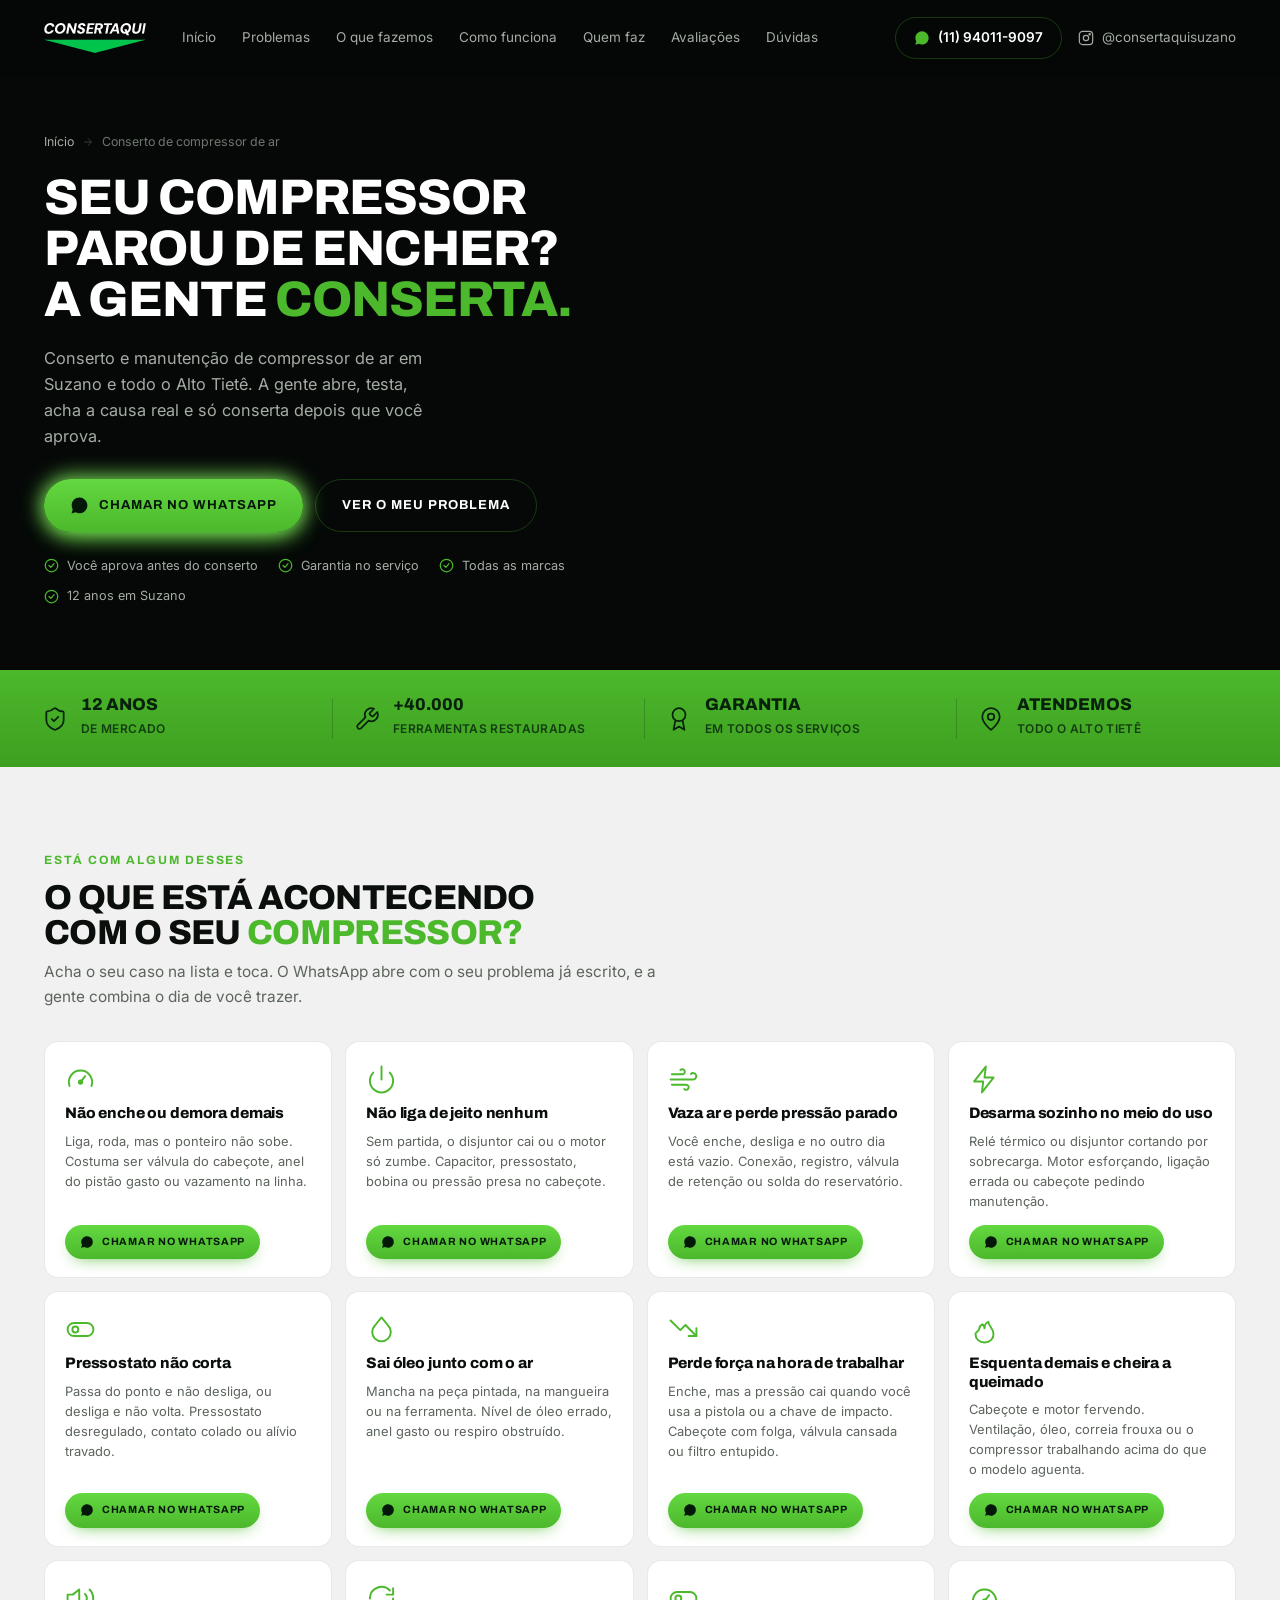
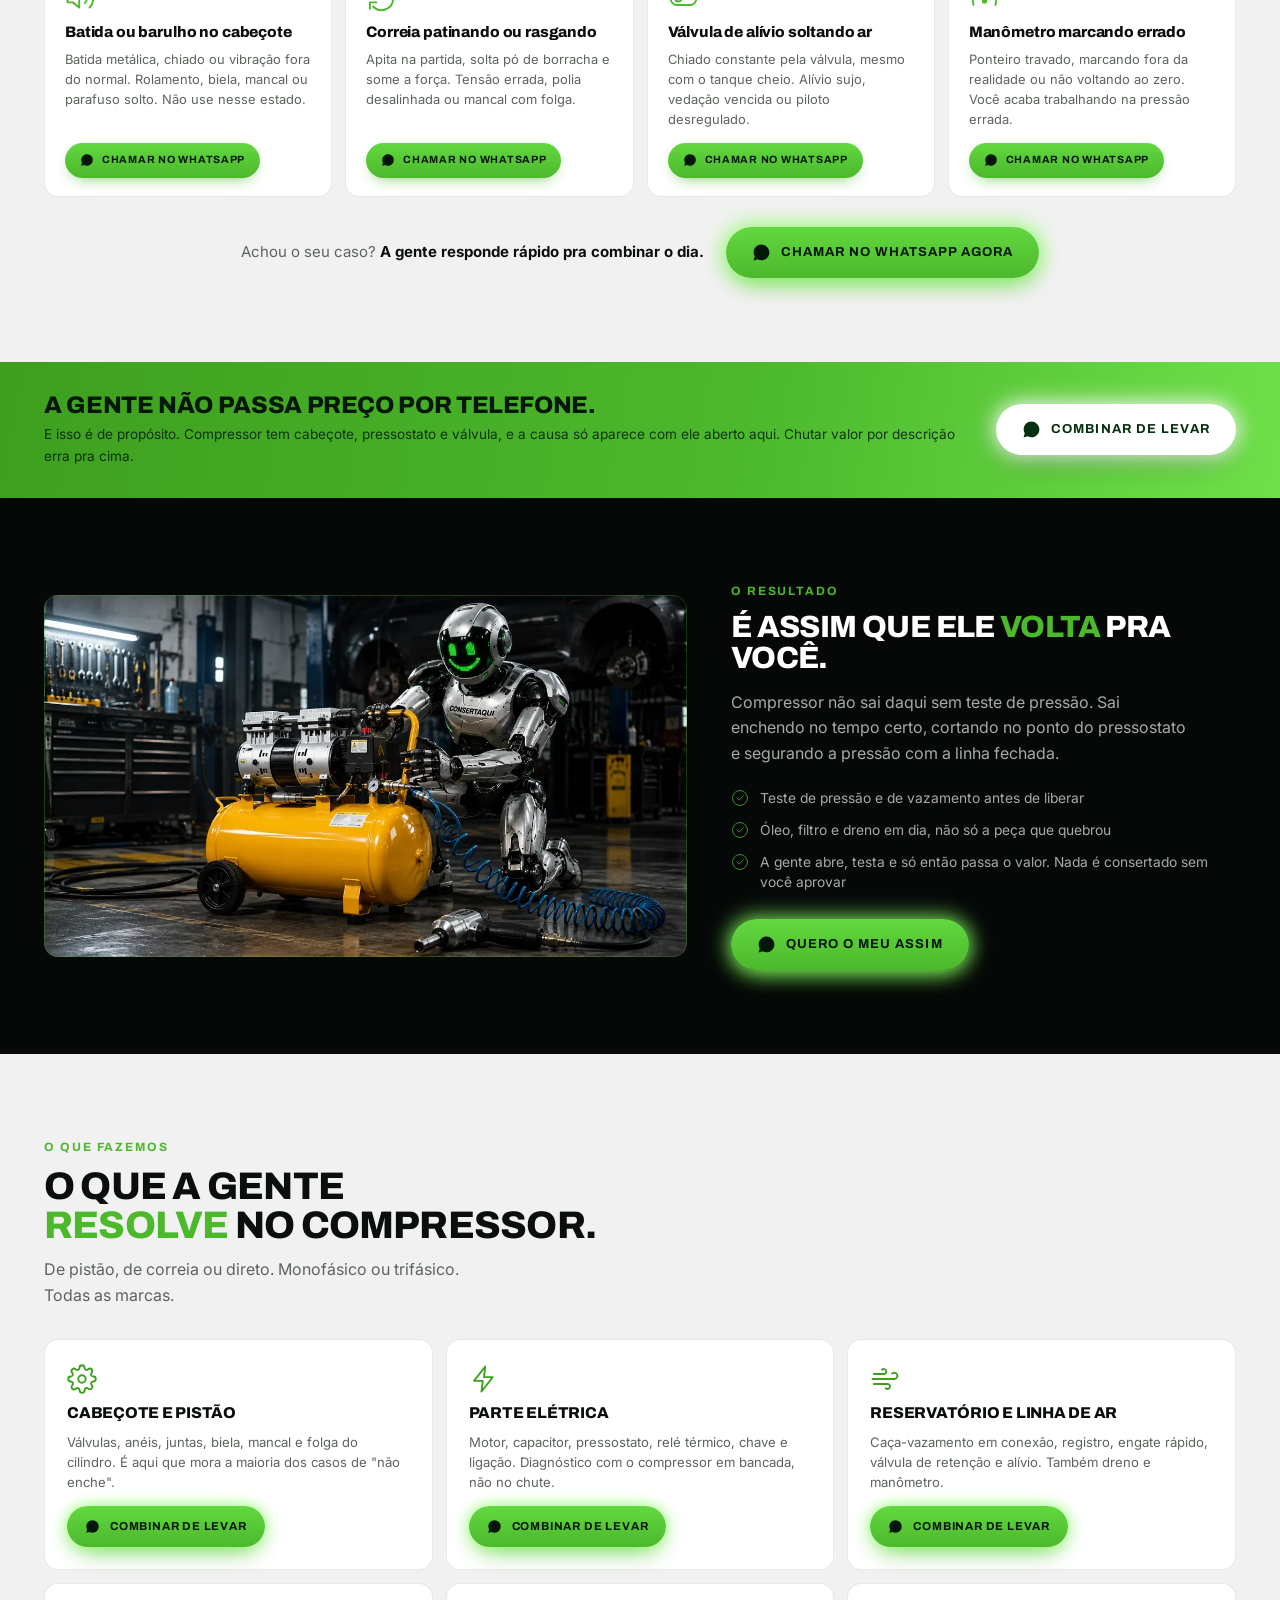
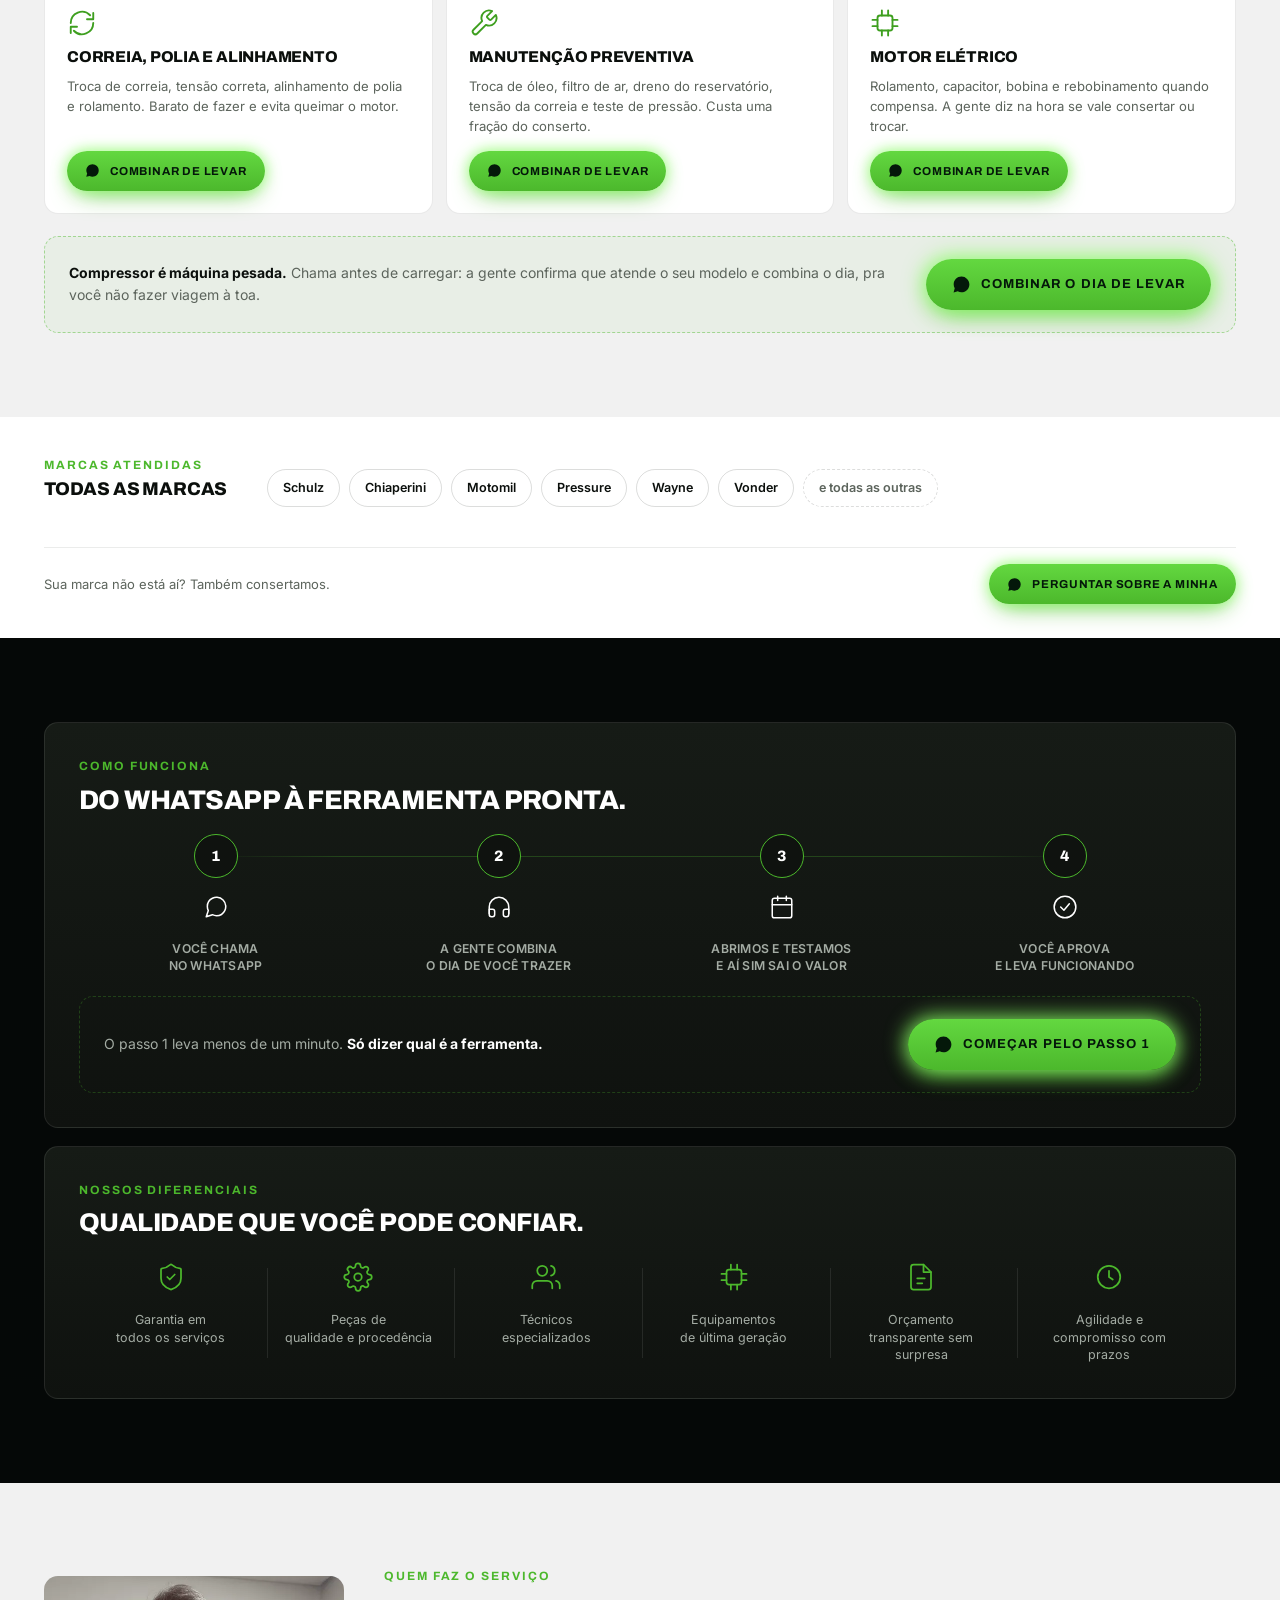
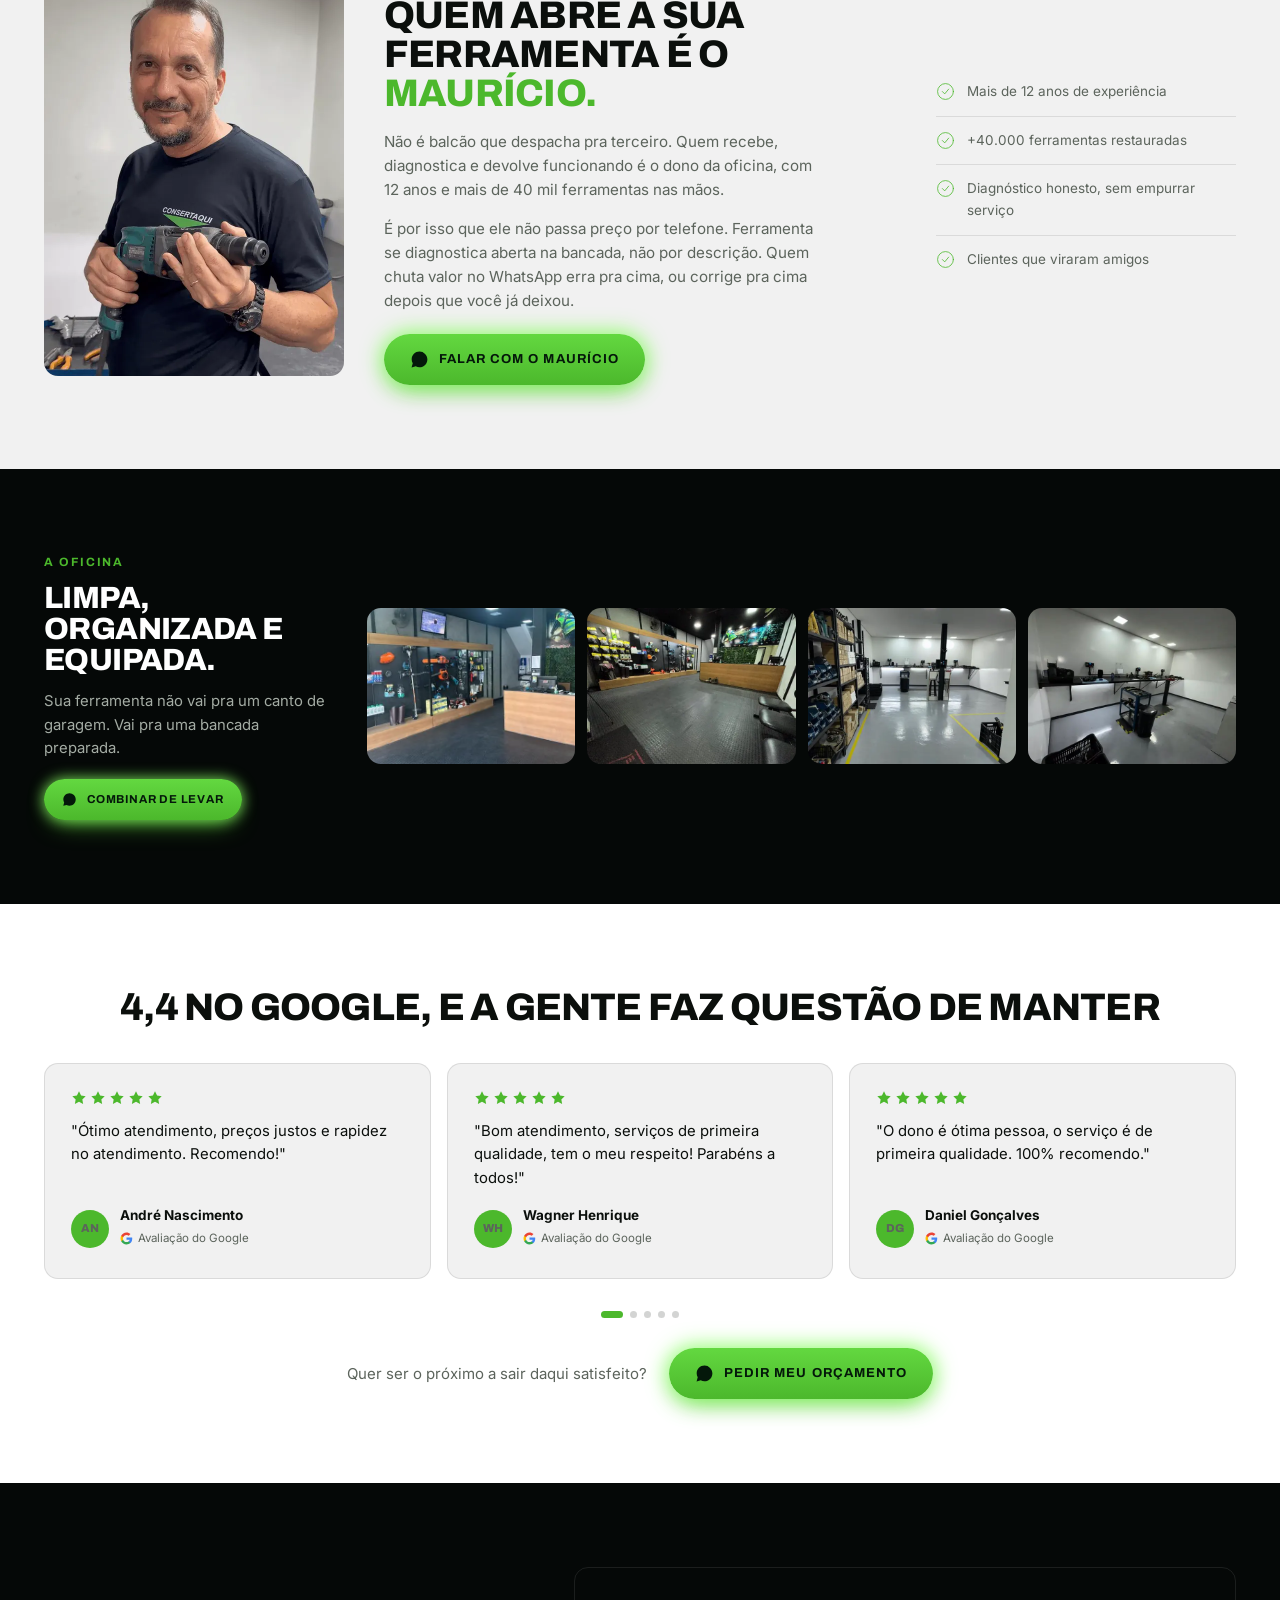
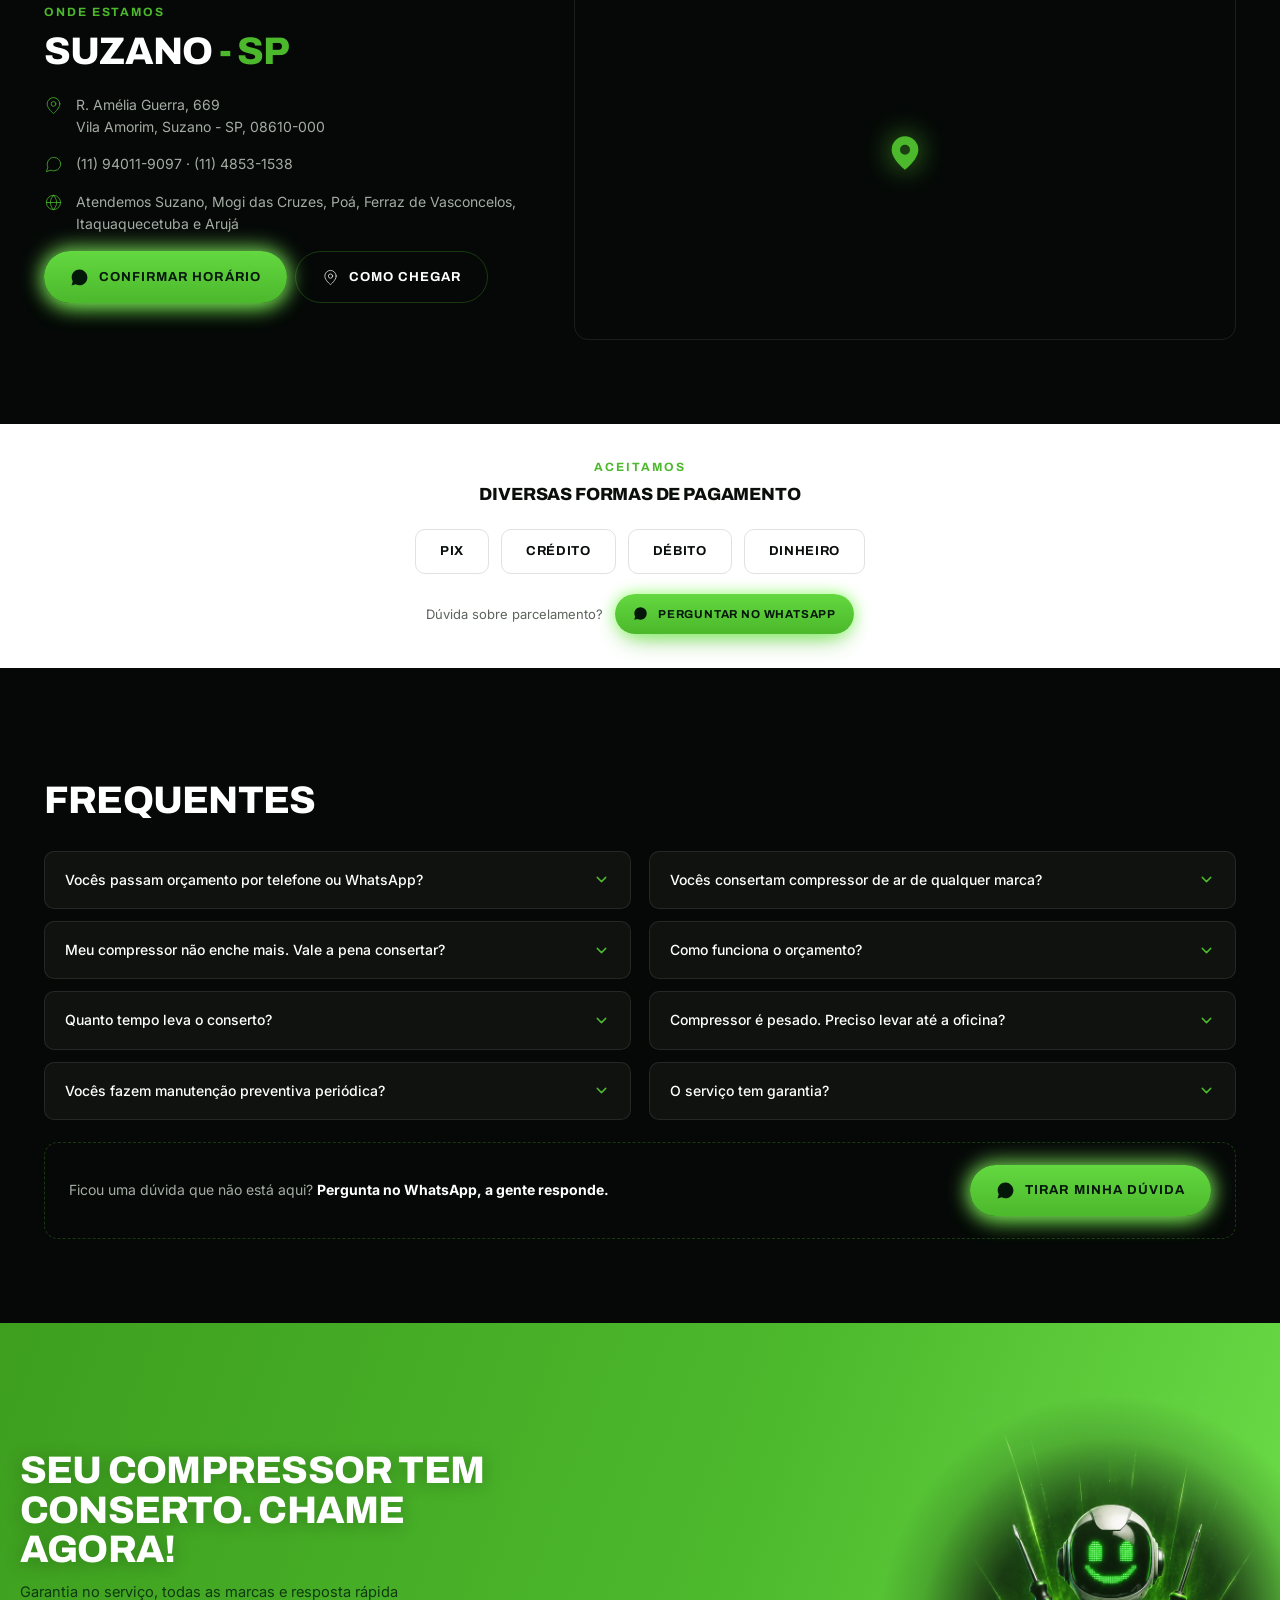
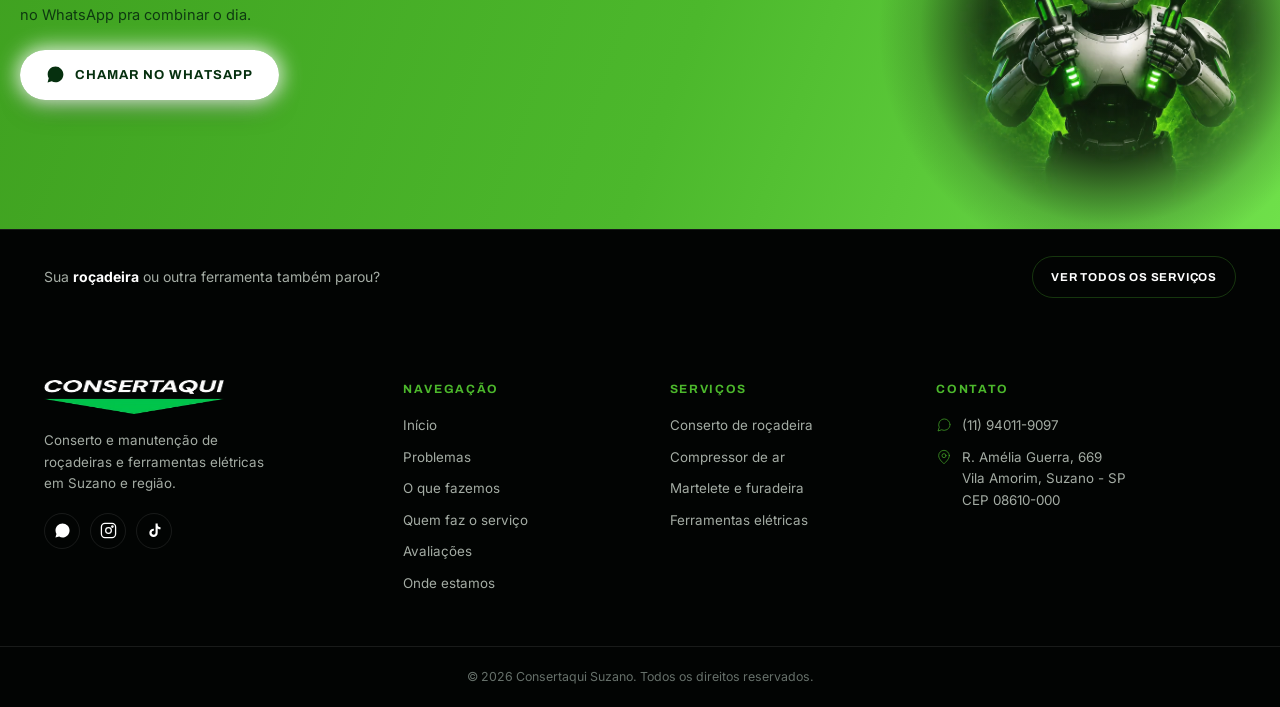
==== commit 39cd86da: "Copy honesta: o WhatsApp combina a visita, nao passa orcamento Regra da oficina, dita pelo Felipe: s" ====
--- a/conserto-de-compressor-de-ar/index.html
+++ b/conserto-de-compressor-de-ar/index.html
@@ -4,7 +4,7 @@
 <meta charset="UTF-8">
 <meta name="viewport" content="width=device-width, initial-scale=1">
 <title>Conserto de Compressor de Ar em Suzano | Consertaqui</title>
-<meta name="description" content="Compressor de ar não enche, não liga, vaza ou desarma? Conserto em Suzano e no Alto Tietê, com orçamento sem custo e garantia. Todas as marcas.">
+<meta name="description" content="Compressor de ar não enche, não liga, vaza ou desarma? Conserto em Suzano e no Alto Tietê, todas as marcas, com garantia. Chame e combine de levar.">
 <link rel="canonical" href="https://www.consertaquisuzano.com.br/conserto-de-compressor-de-ar/">
 <meta name="theme-color" content="#050807">
 
@@ -12,7 +12,7 @@
 <meta property="og:locale" content="pt_BR">
 <meta property="og:site_name" content="Consertaqui">
 <meta property="og:title" content="Conserto de Compressor de Ar em Suzano | Consertaqui">
-<meta property="og:description" content="Compressor de ar não enche, não liga, vaza ou desarma? Conserto em Suzano e no Alto Tietê, com orçamento sem custo e garantia. Todas as marcas.">
+<meta property="og:description" content="Compressor de ar não enche, não liga, vaza ou desarma? Conserto em Suzano e no Alto Tietê, todas as marcas, com garantia. Chame e combine de levar.">
 <meta property="og:url" content="https://www.consertaquisuzano.com.br/conserto-de-compressor-de-ar/">
 <meta property="og:image" content="https://www.consertaquisuzano.com.br/assets/img/lps/compressor-hero.webp">
 
@@ -49,7 +49,7 @@
     </nav>
 
     <div class="head__side">
-      <a href="https://wa.me/5511940119097" class="head__wa" data-wa="Olá! Vim pelo site. Meu compressor de ar está com problema e queria um orçamento." target="_blank" rel="noopener">
+      <a href="https://wa.me/5511940119097" class="head__wa" data-wa="Olá! Vim pelo site. Meu compressor de ar está com problema e queria combinar de levar aí." target="_blank" rel="noopener">
         <svg viewBox="0 0 24 24" fill="currentColor" aria-hidden="true"><use href="#i1"/></svg>
         (11) 94011-9097
       </a>
@@ -72,7 +72,7 @@
       <a href="#depoimentos">Avaliações</a>
       <a href="#faq">Perguntas frequentes</a>
       <a href="#contato">Onde estamos</a>
-      <a class="btn btn--wa btn--block btn--pulso" data-wa="Olá! Vim pelo site. Meu compressor de ar está com problema e queria um orçamento." href="https://wa.me/5511940119097"><svg viewBox="0 0 24 24" fill="currentColor" aria-hidden="true"><use href="#i1"/></svg>Chamar no WhatsApp</a>
+      <a class="btn btn--wa btn--block btn--pulso" data-wa="Olá! Vim pelo site. Meu compressor de ar está com problema e queria combinar de levar aí." href="https://wa.me/5511940119097"><svg viewBox="0 0 24 24" fill="currentColor" aria-hidden="true"><use href="#i1"/></svg>Chamar no WhatsApp</a>
     </div></div>
   </div>
 </header>
@@ -94,12 +94,12 @@
       <p class="hero__sub">Conserto e manutenção de compressor de ar em Suzano e todo o Alto Tietê. A gente abre, testa, acha a causa real e só conserta depois que você aprova.</p>
 
       <div class="hero__cta">
-        <a class="btn btn--wa btn--pulso" data-wa="Olá! Vim pelo site. Meu compressor de ar está com problema e queria um orçamento." href="https://wa.me/5511940119097"><svg viewBox="0 0 24 24" fill="currentColor" aria-hidden="true"><use href="#i1"/></svg>Chamar no WhatsApp</a>
+        <a class="btn btn--wa btn--pulso" data-wa="Olá! Vim pelo site. Meu compressor de ar está com problema e queria combinar de levar aí." href="https://wa.me/5511940119097"><svg viewBox="0 0 24 24" fill="currentColor" aria-hidden="true"><use href="#i1"/></svg>Chamar no WhatsApp</a>
         <a class="btn btn--ghost" href="#problemas">Ver o meu problema</a>
       </div>
 
       <ul class="hero__nota">
-        <li><svg viewBox="0 0 24 24" fill="none" stroke="currentColor" stroke-linecap="round" stroke-linejoin="round" aria-hidden="true"><use href="#i2"/></svg>Orçamento sem custo</li>
+        <li><svg viewBox="0 0 24 24" fill="none" stroke="currentColor" stroke-linecap="round" stroke-linejoin="round" aria-hidden="true"><use href="#i2"/></svg>Você aprova antes do conserto</li>
         <li><svg viewBox="0 0 24 24" fill="none" stroke="currentColor" stroke-linecap="round" stroke-linejoin="round" aria-hidden="true"><use href="#i2"/></svg>Garantia no serviço</li>
         <li><svg viewBox="0 0 24 24" fill="none" stroke="currentColor" stroke-linecap="round" stroke-linejoin="round" aria-hidden="true"><use href="#i2"/></svg>Todas as marcas</li>
         <li><svg viewBox="0 0 24 24" fill="none" stroke="currentColor" stroke-linecap="round" stroke-linejoin="round" aria-hidden="true"><use href="#i2"/></svg>12 anos em Suzano</li>
@@ -143,77 +143,77 @@
     <div class="dores__head" data-rv>
       <div class="eyebrow">Está com algum desses</div>
       <h2>O que está acontecendo<br>com o seu <span class="g">compressor?</span></h2>
-      <p>Acha o seu caso na lista e toca. O WhatsApp abre com a mensagem daquele problema já escrita, você só aperta enviar.</p>
+      <p>Acha o seu caso na lista e toca. O WhatsApp abre com o seu problema já escrito, e a gente combina o dia de você trazer.</p>
     </div>
 
     <div class="dores__grid">
-      <a class="dor" data-rv style="--d:0ms" data-wa="Olá! Vim pelo site. Meu compressor de ar *não está enchendo* (ou demora muito). Consegue avaliar?" href="https://wa.me/5511940119097">
+      <a class="dor" data-rv style="--d:0ms" data-wa="Olá! Vim pelo site. Meu compressor de ar *não está enchendo* (ou demora muito). Queria combinar de levar aí." href="https://wa.me/5511940119097">
         <svg class="dor__ico" viewBox="0 0 24 24" fill="none" stroke="currentColor" stroke-linecap="round" stroke-linejoin="round" aria-hidden="true"><path d="M20.5 17a9 9 0 1 0-17 0"/><path d="m12 14 3.6-4.6"/><circle cx="12" cy="14" r="1.3"/></svg>
         <b>Não enche ou demora demais</b>
         <p>Liga, roda, mas o ponteiro não sobe. Costuma ser válvula do cabeçote, anel do pistão gasto ou vazamento na linha.</p>
         <span class="dor__cta"><svg viewBox="0 0 24 24" fill="currentColor" aria-hidden="true"><use href="#i1"/></svg>Chamar no WhatsApp</span>
       </a>
-      <a class="dor" data-rv style="--d:45ms" data-wa="Olá! Vim pelo site. Meu compressor de ar *não liga*. Consegue avaliar?" href="https://wa.me/5511940119097">
+      <a class="dor" data-rv style="--d:45ms" data-wa="Olá! Vim pelo site. Meu compressor de ar *não liga*. Queria combinar de levar aí." href="https://wa.me/5511940119097">
         <svg class="dor__ico" viewBox="0 0 24 24" fill="none" stroke="currentColor" stroke-linecap="round" stroke-linejoin="round" aria-hidden="true"><path d="M18.36 6.64a9 9 0 1 1-12.73 0"/><path d="M12 2v10"/></svg>
         <b>Não liga de jeito nenhum</b>
         <p>Sem partida, o disjuntor cai ou o motor só zumbe. Capacitor, pressostato, bobina ou pressão presa no cabeçote.</p>
         <span class="dor__cta"><svg viewBox="0 0 24 24" fill="currentColor" aria-hidden="true"><use href="#i1"/></svg>Chamar no WhatsApp</span>
       </a>
-      <a class="dor" data-rv style="--d:90ms" data-wa="Olá! Vim pelo site. Meu compressor de ar está *vazando ar*. Consegue avaliar?" href="https://wa.me/5511940119097">
+      <a class="dor" data-rv style="--d:90ms" data-wa="Olá! Vim pelo site. Meu compressor de ar está *vazando ar*. Queria combinar de levar aí." href="https://wa.me/5511940119097">
         <svg class="dor__ico" viewBox="0 0 24 24" fill="none" stroke="currentColor" stroke-linecap="round" stroke-linejoin="round" aria-hidden="true"><path d="M17.7 7.7A2.5 2.5 0 1 1 19.5 12H2"/><path d="M9.6 4.6A2 2 0 1 1 11 8H3"/><path d="M12.6 19.4A2 2 0 1 0 14 16H3"/></svg>
         <b>Vaza ar e perde pressão parado</b>
         <p>Você enche, desliga e no outro dia está vazio. Conexão, registro, válvula de retenção ou solda do reservatório.</p>
         <span class="dor__cta"><svg viewBox="0 0 24 24" fill="currentColor" aria-hidden="true"><use href="#i1"/></svg>Chamar no WhatsApp</span>
       </a>
-      <a class="dor" data-rv style="--d:135ms" data-wa="Olá! Vim pelo site. Meu compressor de ar *desarma sozinho*. Consegue avaliar?" href="https://wa.me/5511940119097">
+      <a class="dor" data-rv style="--d:135ms" data-wa="Olá! Vim pelo site. Meu compressor de ar *desarma sozinho*. Queria combinar de levar aí." href="https://wa.me/5511940119097">
         <svg class="dor__ico" viewBox="0 0 24 24" fill="none" stroke="currentColor" stroke-linecap="round" stroke-linejoin="round" aria-hidden="true"><path d="M13 2 4 13.5h7l-1 8.5 9-11.5h-7z"/></svg>
         <b>Desarma sozinho no meio do uso</b>
         <p>Relé térmico ou disjuntor cortando por sobrecarga. Motor esforçando, ligação errada ou cabeçote pedindo manutenção.</p>
         <span class="dor__cta"><svg viewBox="0 0 24 24" fill="currentColor" aria-hidden="true"><use href="#i1"/></svg>Chamar no WhatsApp</span>
       </a>
-      <a class="dor" data-rv style="--d:0ms" data-wa="Olá! Vim pelo site. O *pressostato* do meu compressor não está cortando. Consegue avaliar?" href="https://wa.me/5511940119097">
+      <a class="dor" data-rv style="--d:0ms" data-wa="Olá! Vim pelo site. O *pressostato* do meu compressor não está cortando. Queria combinar de levar aí." href="https://wa.me/5511940119097">
         <svg class="dor__ico" viewBox="0 0 24 24" fill="none" stroke="currentColor" stroke-linecap="round" stroke-linejoin="round" aria-hidden="true"><rect x="2" y="7" width="20" height="10" rx="5"/><circle cx="8" cy="12" r="2.3"/></svg>
         <b>Pressostato não corta</b>
         <p>Passa do ponto e não desliga, ou desliga e não volta. Pressostato desregulado, contato colado ou alívio travado.</p>
         <span class="dor__cta"><svg viewBox="0 0 24 24" fill="currentColor" aria-hidden="true"><use href="#i1"/></svg>Chamar no WhatsApp</span>
       </a>
-      <a class="dor" data-rv style="--d:45ms" data-wa="Olá! Vim pelo site. Meu compressor está *saindo óleo junto com o ar*. Consegue avaliar?" href="https://wa.me/5511940119097">
+      <a class="dor" data-rv style="--d:45ms" data-wa="Olá! Vim pelo site. Meu compressor está *saindo óleo junto com o ar*. Queria combinar de levar aí." href="https://wa.me/5511940119097">
         <svg class="dor__ico" viewBox="0 0 24 24" fill="none" stroke="currentColor" stroke-linecap="round" stroke-linejoin="round" aria-hidden="true"><path d="M12 2.7 6.9 8.9a7.2 7.2 0 1 0 10.2 0z"/></svg>
         <b>Sai óleo junto com o ar</b>
         <p>Mancha na peça pintada, na mangueira ou na ferramenta. Nível de óleo errado, anel gasto ou respiro obstruído.</p>
         <span class="dor__cta"><svg viewBox="0 0 24 24" fill="currentColor" aria-hidden="true"><use href="#i1"/></svg>Chamar no WhatsApp</span>
       </a>
-      <a class="dor" data-rv style="--d:90ms" data-wa="Olá! Vim pelo site. Meu compressor *perde pressão* quando eu vou usar. Consegue avaliar?" href="https://wa.me/5511940119097">
+      <a class="dor" data-rv style="--d:90ms" data-wa="Olá! Vim pelo site. Meu compressor *perde pressão* quando eu vou usar. Queria combinar de levar aí." href="https://wa.me/5511940119097">
         <svg class="dor__ico" viewBox="0 0 24 24" fill="none" stroke="currentColor" stroke-linecap="round" stroke-linejoin="round" aria-hidden="true"><path d="M22 17l-8.5-8.5-4 4L2 5"/><path d="M16 17h6v-6"/></svg>
         <b>Perde força na hora de trabalhar</b>
         <p>Enche, mas a pressão cai quando você usa a pistola ou a chave de impacto. Cabeçote com folga, válvula cansada ou filtro entupido.</p>
         <span class="dor__cta"><svg viewBox="0 0 24 24" fill="currentColor" aria-hidden="true"><use href="#i1"/></svg>Chamar no WhatsApp</span>
       </a>
-      <a class="dor" data-rv style="--d:135ms" data-wa="Olá! Vim pelo site. Meu compressor está *esquentando muito*. Consegue avaliar?" href="https://wa.me/5511940119097">
+      <a class="dor" data-rv style="--d:135ms" data-wa="Olá! Vim pelo site. Meu compressor está *esquentando muito*. Queria combinar de levar aí." href="https://wa.me/5511940119097">
         <svg class="dor__ico" viewBox="0 0 24 24" fill="none" stroke="currentColor" stroke-linecap="round" stroke-linejoin="round" aria-hidden="true"><path d="M12 22c4 0 7-2.6 7-6.5 0-4.6-4-6-4-9.5 0 0-3 1.5-3 5 0-2-1.5-3-1.5-3S8 9 8 11.5C8 13 5 14 5 15.5 5 19.4 8 22 12 22z"/></svg>
         <b>Esquenta demais e cheira a queimado</b>
         <p>Cabeçote e motor fervendo. Ventilação, óleo, correia frouxa ou o compressor trabalhando acima do que o modelo aguenta.</p>
         <span class="dor__cta"><svg viewBox="0 0 24 24" fill="currentColor" aria-hidden="true"><use href="#i1"/></svg>Chamar no WhatsApp</span>
       </a>
-      <a class="dor" data-rv style="--d:0ms" data-wa="Olá! Vim pelo site. Meu compressor está *fazendo barulho estranho*. Consegue avaliar?" href="https://wa.me/5511940119097">
+      <a class="dor" data-rv style="--d:0ms" data-wa="Olá! Vim pelo site. Meu compressor está *fazendo barulho estranho*. Queria combinar de levar aí." href="https://wa.me/5511940119097">
         <svg class="dor__ico" viewBox="0 0 24 24" fill="none" stroke="currentColor" stroke-linecap="round" stroke-linejoin="round" aria-hidden="true"><path d="M11 5 6 9H2v6h4l5 4z"/><path d="M15.5 8.5a5 5 0 0 1 0 7"/><path d="M19 5a10 10 0 0 1 0 14"/></svg>
         <b>Batida ou barulho no cabeçote</b>
         <p>Batida metálica, chiado ou vibração fora do normal. Rolamento, biela, mancal ou parafuso solto. Não use nesse estado.</p>
         <span class="dor__cta"><svg viewBox="0 0 24 24" fill="currentColor" aria-hidden="true"><use href="#i1"/></svg>Chamar no WhatsApp</span>
       </a>
-      <a class="dor" data-rv style="--d:45ms" data-wa="Olá! Vim pelo site. A *correia* do meu compressor está patinando ou rasgando. Consegue avaliar?" href="https://wa.me/5511940119097">
+      <a class="dor" data-rv style="--d:45ms" data-wa="Olá! Vim pelo site. A *correia* do meu compressor está patinando ou rasgando. Queria combinar de levar aí." href="https://wa.me/5511940119097">
         <svg class="dor__ico" viewBox="0 0 24 24" fill="none" stroke="currentColor" stroke-linecap="round" stroke-linejoin="round" aria-hidden="true"><path d="M21 12a9 9 0 0 1-15.5 6.2"/><path d="M3 12a9 9 0 0 1 15.5-6.2"/><path d="M21 4v5h-5"/><path d="M3 20v-5h5"/></svg>
         <b>Correia patinando ou rasgando</b>
         <p>Apita na partida, solta pó de borracha e some a força. Tensão errada, polia desalinhada ou mancal com folga.</p>
         <span class="dor__cta"><svg viewBox="0 0 24 24" fill="currentColor" aria-hidden="true"><use href="#i1"/></svg>Chamar no WhatsApp</span>
       </a>
-      <a class="dor" data-rv style="--d:90ms" data-wa="Olá! Vim pelo site. A *válvula de alívio* do meu compressor está soltando ar. Consegue avaliar?" href="https://wa.me/5511940119097">
+      <a class="dor" data-rv style="--d:90ms" data-wa="Olá! Vim pelo site. A *válvula de alívio* do meu compressor está soltando ar. Queria combinar de levar aí." href="https://wa.me/5511940119097">
         <svg class="dor__ico" viewBox="0 0 24 24" fill="none" stroke="currentColor" stroke-linecap="round" stroke-linejoin="round" aria-hidden="true"><rect x="2" y="7" width="20" height="10" rx="5"/><circle cx="8" cy="12" r="2.3"/></svg>
         <b>Válvula de alívio soltando ar</b>
         <p>Chiado constante pela válvula, mesmo com o tanque cheio. Alívio sujo, vedação vencida ou piloto desregulado.</p>
         <span class="dor__cta"><svg viewBox="0 0 24 24" fill="currentColor" aria-hidden="true"><use href="#i1"/></svg>Chamar no WhatsApp</span>
       </a>
-      <a class="dor" data-rv style="--d:135ms" data-wa="Olá! Vim pelo site. O *manômetro* do meu compressor está marcando errado. Consegue avaliar?" href="https://wa.me/5511940119097">
+      <a class="dor" data-rv style="--d:135ms" data-wa="Olá! Vim pelo site. O *manômetro* do meu compressor está marcando errado. Queria combinar de levar aí." href="https://wa.me/5511940119097">
         <svg class="dor__ico" viewBox="0 0 24 24" fill="none" stroke="currentColor" stroke-linecap="round" stroke-linejoin="round" aria-hidden="true"><path d="M20.5 17a9 9 0 1 0-17 0"/><path d="m12 14 3.6-4.6"/><circle cx="12" cy="14" r="1.3"/></svg>
         <b>Manômetro marcando errado</b>
         <p>Ponteiro travado, marcando fora da realidade ou não voltando ao zero. Você acaba trabalhando na pressão errada.</p>
@@ -222,8 +222,8 @@
     </div>
 
     <div class="secao__cta" data-rv>
-      <p>Achou o seu caso? <b>A resposta costuma vir em minutos.</b></p>
-      <a class="btn btn--wa btn--pulso" data-wa="Olá! Vim pelo site. Meu compressor de ar está com problema e queria um orçamento." href="https://wa.me/5511940119097"><svg viewBox="0 0 24 24" fill="currentColor" aria-hidden="true"><use href="#i1"/></svg>Chamar no WhatsApp agora</a>
+      <p>Achou o seu caso? <b>A gente responde rápido pra combinar o dia.</b></p>
+      <a class="btn btn--wa btn--pulso" data-wa="Olá! Vim pelo site. Meu compressor de ar está com problema e queria combinar de levar aí." href="https://wa.me/5511940119097"><svg viewBox="0 0 24 24" fill="currentColor" aria-hidden="true"><use href="#i1"/></svg>Chamar no WhatsApp agora</a>
     </div>
   </div>
 </section>
@@ -232,10 +232,10 @@
 <section class="faixa">
   <div class="wrap faixa__in">
     <div class="faixa__txt" data-rv>
-      <b>Não achou o seu problema na lista?</b>
-      <p>Manda uma foto e o modelo do compressor no WhatsApp. A gente responde dizendo o que provavelmente é.</p>
-    </div>
-    <a class="btn btn--luz btn--pulso" data-wa="Olá! Vim pelo site. Vou mandar a foto do meu compressor de ar, o problema é o seguinte:" href="https://wa.me/5511940119097"><svg viewBox="0 0 24 24" fill="currentColor" aria-hidden="true"><use href="#i1"/></svg>Mandar foto no WhatsApp</a>
+      <b>A gente não passa preço por telefone.</b>
+      <p>E isso é de propósito. Compressor tem cabeçote, pressostato e válvula, e a causa só aparece com ele aberto aqui. Chutar valor por descrição erra pra cima.</p>
+    </div>
+    <a class="btn btn--luz btn--pulso" data-wa="Olá! Vim pelo site. Queria combinar de levar meu compressor aí. O modelo é:" href="https://wa.me/5511940119097"><svg viewBox="0 0 24 24" fill="currentColor" aria-hidden="true"><use href="#i1"/></svg>Combinar de levar</a>
   </div>
 </section>
 
@@ -252,7 +252,7 @@
       <ul class="res__lista">
         <li><svg viewBox="0 0 24 24" fill="none" stroke="currentColor" stroke-linecap="round" stroke-linejoin="round" aria-hidden="true"><use href="#i2"/></svg>Teste de pressão e de vazamento antes de liberar</li>
         <li><svg viewBox="0 0 24 24" fill="none" stroke="currentColor" stroke-linecap="round" stroke-linejoin="round" aria-hidden="true"><use href="#i2"/></svg>Óleo, filtro e dreno em dia, não só a peça que quebrou</li>
-        <li><svg viewBox="0 0 24 24" fill="none" stroke="currentColor" stroke-linecap="round" stroke-linejoin="round" aria-hidden="true"><use href="#i2"/></svg>Você recebe o valor e o prazo antes, e aprova antes de a gente abrir</li>
+        <li><svg viewBox="0 0 24 24" fill="none" stroke="currentColor" stroke-linecap="round" stroke-linejoin="round" aria-hidden="true"><use href="#i2"/></svg>A gente abre, testa e só então passa o valor. Nada é consertado sem você aprovar</li>
       </ul>
       <a class="btn btn--wa btn--pulso" data-wa="Olá! Vim pelo site. Quero deixar meu compressor funcionando de novo." href="https://wa.me/5511940119097"><svg viewBox="0 0 24 24" fill="currentColor" aria-hidden="true"><use href="#i1"/></svg>Quero o meu assim</a>
     </div>
@@ -274,7 +274,7 @@
         <h3>Cabeçote e pistão</h3>
         <p>Válvulas, anéis, juntas, biela, mancal e folga do cilindro. É aqui que mora a maioria dos casos de "não enche".</p>
         <div class="sol__acoes">
-          <a class="btn btn--wa btn--sm" data-wa="Olá! Vim pelo site e queria um orçamento para *cabeçote e pistão de compressor*." href="https://wa.me/5511940119097"><svg viewBox="0 0 24 24" fill="currentColor" aria-hidden="true"><use href="#i1"/></svg>Pedir orçamento</a>
+          <a class="btn btn--wa btn--sm" data-wa="Olá! Vim pelo site. Queria combinar de levar aí, pra ver *cabeçote e pistão de compressor*." href="https://wa.me/5511940119097"><svg viewBox="0 0 24 24" fill="currentColor" aria-hidden="true"><use href="#i1"/></svg>Combinar de levar</a>
         </div>
       </article>
       <article class="sol" data-rv style="--d:50ms">
@@ -282,7 +282,7 @@
         <h3>Parte elétrica</h3>
         <p>Motor, capacitor, pressostato, relé térmico, chave e ligação. Diagnóstico com o compressor em bancada, não no chute.</p>
         <div class="sol__acoes">
-          <a class="btn btn--wa btn--sm" data-wa="Olá! Vim pelo site e queria um orçamento para a *parte elétrica do meu compressor*." href="https://wa.me/5511940119097"><svg viewBox="0 0 24 24" fill="currentColor" aria-hidden="true"><use href="#i1"/></svg>Pedir orçamento</a>
+          <a class="btn btn--wa btn--sm" data-wa="Olá! Vim pelo site. Queria combinar de levar aí, pra ver a *parte elétrica do meu compressor*." href="https://wa.me/5511940119097"><svg viewBox="0 0 24 24" fill="currentColor" aria-hidden="true"><use href="#i1"/></svg>Combinar de levar</a>
         </div>
       </article>
       <article class="sol" data-rv style="--d:100ms">
@@ -290,7 +290,7 @@
         <h3>Reservatório e linha de ar</h3>
         <p>Caça-vazamento em conexão, registro, engate rápido, válvula de retenção e alívio. Também dreno e manômetro.</p>
         <div class="sol__acoes">
-          <a class="btn btn--wa btn--sm" data-wa="Olá! Vim pelo site e queria um orçamento para *vazamento no meu compressor*." href="https://wa.me/5511940119097"><svg viewBox="0 0 24 24" fill="currentColor" aria-hidden="true"><use href="#i1"/></svg>Pedir orçamento</a>
+          <a class="btn btn--wa btn--sm" data-wa="Olá! Vim pelo site. Queria combinar de levar aí, pra ver *vazamento no meu compressor*." href="https://wa.me/5511940119097"><svg viewBox="0 0 24 24" fill="currentColor" aria-hidden="true"><use href="#i1"/></svg>Combinar de levar</a>
         </div>
       </article>
       <article class="sol" data-rv style="--d:0ms">
@@ -298,7 +298,7 @@
         <h3>Correia, polia e alinhamento</h3>
         <p>Troca de correia, tensão correta, alinhamento de polia e rolamento. Barato de fazer e evita queimar o motor.</p>
         <div class="sol__acoes">
-          <a class="btn btn--wa btn--sm" data-wa="Olá! Vim pelo site e queria um orçamento para *correia e polia de compressor*." href="https://wa.me/5511940119097"><svg viewBox="0 0 24 24" fill="currentColor" aria-hidden="true"><use href="#i1"/></svg>Pedir orçamento</a>
+          <a class="btn btn--wa btn--sm" data-wa="Olá! Vim pelo site. Queria combinar de levar aí, pra ver *correia e polia de compressor*." href="https://wa.me/5511940119097"><svg viewBox="0 0 24 24" fill="currentColor" aria-hidden="true"><use href="#i1"/></svg>Combinar de levar</a>
         </div>
       </article>
       <article class="sol" data-rv style="--d:50ms">
@@ -306,7 +306,7 @@
         <h3>Manutenção preventiva</h3>
         <p>Troca de óleo, filtro de ar, dreno do reservatório, tensão da correia e teste de pressão. Custa uma fração do conserto.</p>
         <div class="sol__acoes">
-          <a class="btn btn--wa btn--sm" data-wa="Olá! Vim pelo site e queria um orçamento para *manutenção preventiva do meu compressor*." href="https://wa.me/5511940119097"><svg viewBox="0 0 24 24" fill="currentColor" aria-hidden="true"><use href="#i1"/></svg>Pedir orçamento</a>
+          <a class="btn btn--wa btn--sm" data-wa="Olá! Vim pelo site. Queria combinar de levar aí, pra ver *manutenção preventiva do meu compressor*." href="https://wa.me/5511940119097"><svg viewBox="0 0 24 24" fill="currentColor" aria-hidden="true"><use href="#i1"/></svg>Combinar de levar</a>
         </div>
       </article>
       <article class="sol" data-rv style="--d:100ms">
@@ -314,14 +314,14 @@
         <h3>Motor elétrico</h3>
         <p>Rolamento, capacitor, bobina e rebobinamento quando compensa. A gente diz na hora se vale consertar ou trocar.</p>
         <div class="sol__acoes">
-          <a class="btn btn--wa btn--sm" data-wa="Olá! Vim pelo site e queria um orçamento para o *motor elétrico do meu compressor*." href="https://wa.me/5511940119097"><svg viewBox="0 0 24 24" fill="currentColor" aria-hidden="true"><use href="#i1"/></svg>Pedir orçamento</a>
+          <a class="btn btn--wa btn--sm" data-wa="Olá! Vim pelo site. Queria combinar de levar aí, pra ver o *motor elétrico do meu compressor*." href="https://wa.me/5511940119097"><svg viewBox="0 0 24 24" fill="currentColor" aria-hidden="true"><use href="#i1"/></svg>Combinar de levar</a>
         </div>
       </article>
     </div>
 
     <div class="sols__fecho" data-rv>
-      <p><b>Compressor é máquina pesada.</b> Fala com a gente antes de carregar: pelo WhatsApp já dá pra saber se o caso é simples e o que levar junto.</p>
-      <a class="btn btn--wa btn--pulso" data-wa="Olá! Vim pelo site. Antes de levar meu compressor, queria falar com vocês. O modelo é:" href="https://wa.me/5511940119097"><svg viewBox="0 0 24 24" fill="currentColor" aria-hidden="true"><use href="#i1"/></svg>Falar antes de levar</a>
+      <p><b>Compressor é máquina pesada.</b> Chama antes de carregar: a gente confirma que atende o seu modelo e combina o dia, pra você não fazer viagem à toa.</p>
+      <a class="btn btn--wa btn--pulso" data-wa="Olá! Vim pelo site. Antes de carregar meu compressor, queria combinar o dia com vocês. O modelo é:" href="https://wa.me/5511940119097"><svg viewBox="0 0 24 24" fill="currentColor" aria-hidden="true"><use href="#i1"/></svg>Combinar o dia de levar</a>
     </div>
   </div>
 </section>
@@ -351,27 +351,27 @@
         <div class="passo">
           <div class="passo__n">1</div>
           <svg class="passo__ico" viewBox="0 0 24 24" fill="none" stroke="currentColor" stroke-linecap="round" stroke-linejoin="round" aria-hidden="true"><path d="M21 11.5a8.38 8.38 0 0 1-.9 3.8 8.5 8.5 0 0 1-7.6 4.7 8.38 8.38 0 0 1-3.8-.9L3 21l1.9-5.7a8.38 8.38 0 0 1-.9-3.8 8.5 8.5 0 0 1 4.7-7.6 8.38 8.38 0 0 1 3.8-.9h.5a8.48 8.48 0 0 1 8 8z"/></svg>
-          <p>Você descreve<br>o problema</p>
+          <p>Você chama<br>no WhatsApp</p>
         </div>
         <div class="passo">
           <div class="passo__n">2</div>
           <svg class="passo__ico" viewBox="0 0 24 24" fill="none" stroke="currentColor" stroke-linecap="round" stroke-linejoin="round" aria-hidden="true"><path d="M3 18v-6a9 9 0 0 1 18 0v6"/><path d="M21 19a2 2 0 0 1-2 2h-1a2 2 0 0 1-2-2v-3a2 2 0 0 1 2-2h3zM3 19a2 2 0 0 0 2 2h1a2 2 0 0 0 2-2v-3a2 2 0 0 0-2-2H3z"/></svg>
-          <p>A gente responde<br>sabendo do caso</p>
+          <p>A gente combina<br>o dia de você trazer</p>
         </div>
         <div class="passo">
           <div class="passo__n">3</div>
           <svg class="passo__ico" viewBox="0 0 24 24" fill="none" stroke="currentColor" stroke-linecap="round" stroke-linejoin="round" aria-hidden="true"><rect x="3" y="4" width="18" height="18" rx="2"/><path d="M16 2v4M8 2v4M3 10h18"/></svg>
-          <p>Agendamos ou<br>você traz até nós</p>
+          <p>Abrimos e testamos<br>e aí sim sai o valor</p>
         </div>
         <div class="passo">
           <div class="passo__n">4</div>
           <svg class="passo__ico" viewBox="0 0 24 24" fill="none" stroke="currentColor" stroke-linecap="round" stroke-linejoin="round" aria-hidden="true"><circle cx="12" cy="12" r="10"/><path d="m8 12 3 3 5-6"/></svg>
-          <p>Serviço testado<br>e ferramenta pronta</p>
+          <p>Você aprova<br>e leva funcionando</p>
         </div>
       </div>
     <div class="sols__fecho" data-rv>
-      <p>O passo 1 leva menos de um minuto. <b>Só descrever o que ela está fazendo.</b></p>
-      <a class="btn btn--wa btn--pulso" data-wa="Olá! Vim pelo site. Meu compressor de ar está com problema e queria um orçamento." href="https://wa.me/5511940119097"><svg viewBox="0 0 24 24" fill="currentColor" aria-hidden="true"><use href="#i1"/></svg>Começar pelo passo 1</a>
+      <p>O passo 1 leva menos de um minuto. <b>Só dizer qual é a ferramenta.</b></p>
+      <a class="btn btn--wa btn--pulso" data-wa="Olá! Vim pelo site. Meu compressor de ar está com problema e queria combinar de levar aí." href="https://wa.me/5511940119097"><svg viewBox="0 0 24 24" fill="currentColor" aria-hidden="true"><use href="#i1"/></svg>Começar pelo passo 1</a>
     </div>
     </div>
 
@@ -400,8 +400,8 @@
       <div class="eyebrow">Quem faz o serviço</div>
       <h2>Quem abre a sua ferramenta é o <span class="g">Maurício.</span></h2>
       <p>Não é balcão que despacha pra terceiro. Quem recebe, diagnostica e devolve funcionando é o dono da oficina, com 12 anos e mais de 40 mil ferramentas nas mãos.</p>
-      <p>É por isso que a resposta no WhatsApp já vem técnica, e não com "traz aqui pra gente ver". Na maioria dos casos ele já adianta o que provavelmente é.</p>
-      <a class="btn btn--wa btn--pulso" data-wa="Olá! Vim pelo site. Queria falar direto com o Maurício sobre a minha ferramenta." href="https://wa.me/5511940119097"><svg viewBox="0 0 24 24" fill="currentColor" aria-hidden="true"><use href="#i1"/></svg>Falar com o Maurício</a>
+      <p>É por isso que ele não passa preço por telefone. Ferramenta se diagnostica aberta na bancada, não por descrição. Quem chuta valor no WhatsApp erra pra cima, ou corrige pra cima depois que você já deixou.</p>
+      <a class="btn btn--wa btn--pulso" data-wa="Olá! Vim pelo site. Queria falar com o Maurício e combinar de levar minha ferramenta." href="https://wa.me/5511940119097"><svg viewBox="0 0 24 24" fill="currentColor" aria-hidden="true"><use href="#i1"/></svg>Falar com o Maurício</a>
     </div>
     <ul class="sobre__lista" data-rv style="--d:200ms">
       <li><svg viewBox="0 0 24 24" fill="none" stroke="currentColor" stroke-linecap="round" stroke-linejoin="round" aria-hidden="true"><use href="#i2"/></svg>Mais de 12 anos de experiência</li>
@@ -464,7 +464,7 @@
     <div class="dots" id="depDots" aria-hidden="true"></div>
     <div class="secao__cta" data-rv>
       <p>Quer ser o próximo a sair daqui satisfeito?</p>
-      <a class="btn btn--wa btn--pulso" data-wa="Olá! Vim pelo site. Meu compressor de ar está com problema e queria um orçamento." href="https://wa.me/5511940119097"><svg viewBox="0 0 24 24" fill="currentColor" aria-hidden="true"><use href="#i1"/></svg>Pedir meu orçamento</a>
+      <a class="btn btn--wa btn--pulso" data-wa="Olá! Vim pelo site. Meu compressor de ar está com problema e queria combinar de levar aí." href="https://wa.me/5511940119097"><svg viewBox="0 0 24 24" fill="currentColor" aria-hidden="true"><use href="#i1"/></svg>Pedir meu orçamento</a>
     </div>
   </div>
 </section>
@@ -482,7 +482,7 @@
         </li>
         <li>
           <svg viewBox="0 0 24 24" fill="none" stroke="currentColor" stroke-linecap="round" stroke-linejoin="round" aria-hidden="true"><path d="M21 11.5a8.38 8.38 0 0 1-.9 3.8 8.5 8.5 0 0 1-7.6 4.7 8.38 8.38 0 0 1-3.8-.9L3 21l1.9-5.7a8.38 8.38 0 0 1-.9-3.8 8.5 8.5 0 0 1 4.7-7.6 8.38 8.38 0 0 1 3.8-.9h.5a8.48 8.48 0 0 1 8 8z"/></svg>
-          <span><a href="https://wa.me/5511940119097" data-wa="Olá! Vim pelo site. Meu compressor de ar está com problema e queria um orçamento.">(11) 94011-9097</a> · <a href="tel:+551148531538">(11) 4853-1538</a></span>
+          <span><a href="https://wa.me/5511940119097" data-wa="Olá! Vim pelo site. Meu compressor de ar está com problema e queria combinar de levar aí.">(11) 94011-9097</a> · <a href="tel:+551148531538">(11) 4853-1538</a></span>
         </li>
         <li>
           <svg viewBox="0 0 24 24" fill="none" stroke="currentColor" stroke-linecap="round" stroke-linejoin="round" aria-hidden="true"><circle cx="12" cy="12" r="9"/><path d="M3 12h18"/><path d="M12 3c2.6 3 4 5.9 4 9s-1.4 6-4 9c-2.6-3-4-5.9-4-9s1.4-6 4-9z"/></svg>
@@ -531,42 +531,48 @@
 
     <div class="faq__grid">
       <div class="faq__item" data-rv style="--d:0ms">
+        <button class="faq__q" aria-expanded="false">Vocês passam orçamento por telefone ou WhatsApp?
+          <svg viewBox="0 0 24 24" fill="none" stroke="currentColor" stroke-width="2" stroke-linecap="round" stroke-linejoin="round" aria-hidden="true"><path d="m6 9 6 6 6-6"/></svg>
+        </button>
+        <div class="faq__a"><div>Não, e é de propósito. Sem abrir a ferramenta ninguém sabe a causa real, então qualquer valor dito por telefone é chute: ou sai alto pra oficina se proteger, ou é corrigido pra cima depois. Aqui você traz, a gente abre, testa e passa o valor olhando a peça. No WhatsApp a gente confirma que conserta o seu tipo de ferramenta, passa o horário e combina o melhor dia pra você trazer.</div></div>
+      </div>
+      <div class="faq__item" data-rv style="--d:50ms">
         <button class="faq__q" aria-expanded="false">Vocês consertam compressor de ar de qualquer marca?
           <svg viewBox="0 0 24 24" fill="none" stroke="currentColor" stroke-width="2" stroke-linecap="round" stroke-linejoin="round" aria-hidden="true"><path d="m6 9 6 6 6-6"/></svg>
         </button>
         <div class="faq__a"><div>Sim. Compressor de pistão, de correia ou direto, monofásico ou trifásico, de qualquer marca: Schulz, Chiaperini, Motomil, Pressure, Wayne e outras. Manda a marca, o modelo e a potência no WhatsApp que a gente confirma na hora.</div></div>
       </div>
-      <div class="faq__item" data-rv style="--d:50ms">
+      <div class="faq__item" data-rv style="--d:0ms">
         <button class="faq__q" aria-expanded="false">Meu compressor não enche mais. Vale a pena consertar?
           <svg viewBox="0 0 24 24" fill="none" stroke="currentColor" stroke-width="2" stroke-linecap="round" stroke-linejoin="round" aria-hidden="true"><path d="m6 9 6 6 6-6"/></svg>
         </button>
         <div class="faq__a"><div>Na maioria dos casos, sim. "Não enche" quase sempre é válvula do cabeçote, anel do pistão ou vazamento, e nenhum dos três é caro perto do preço de um compressor novo. A gente abre, mede e te diz com clareza quando não compensa. Não empurramos serviço.</div></div>
       </div>
-      <div class="faq__item" data-rv style="--d:0ms">
+      <div class="faq__item" data-rv style="--d:50ms">
         <button class="faq__q" aria-expanded="false">Como funciona o orçamento?
           <svg viewBox="0 0 24 24" fill="none" stroke="currentColor" stroke-width="2" stroke-linecap="round" stroke-linejoin="round" aria-hidden="true"><path d="m6 9 6 6 6-6"/></svg>
         </button>
-        <div class="faq__a"><div>A gente abre, testa e descobre a causa real do problema. Depois passa o valor e o prazo. Nada é consertado sem a sua aprovação e o orçamento não tem custo.</div></div>
-      </div>
-      <div class="faq__item" data-rv style="--d:50ms">
+        <div class="faq__a"><div>A gente abre, testa e descobre a causa real do problema. Depois passa o valor e o prazo. Isso só acontece com a ferramenta aqui: sem abrir, qualquer valor é chute. Nada é consertado sem a sua aprovação.</div></div>
+      </div>
+      <div class="faq__item" data-rv style="--d:0ms">
         <button class="faq__q" aria-expanded="false">Quanto tempo leva o conserto?
           <svg viewBox="0 0 24 24" fill="none" stroke="currentColor" stroke-width="2" stroke-linecap="round" stroke-linejoin="round" aria-hidden="true"><path d="m6 9 6 6 6-6"/></svg>
         </button>
         <div class="faq__a"><div>Depende do serviço. Troca de correia, regulagem de pressostato e caça-vazamento costumam sair rápido. Retífica de cabeçote e peça de reposição específica dependem do fornecedor. Você recebe o prazo junto com o orçamento.</div></div>
       </div>
-      <div class="faq__item" data-rv style="--d:0ms">
+      <div class="faq__item" data-rv style="--d:50ms">
         <button class="faq__q" aria-expanded="false">Compressor é pesado. Preciso levar até a oficina?
           <svg viewBox="0 0 24 24" fill="none" stroke="currentColor" stroke-width="2" stroke-linecap="round" stroke-linejoin="round" aria-hidden="true"><path d="m6 9 6 6 6-6"/></svg>
         </button>
         <div class="faq__a"><div>Fala com a gente pelo WhatsApp antes de carregar. Em muitos casos a conversa já indica o que é, o que economiza uma viagem à toa. A oficina fica na R. Amélia Guerra, 669, Vila Amorim, Suzano.</div></div>
       </div>
-      <div class="faq__item" data-rv style="--d:50ms">
+      <div class="faq__item" data-rv style="--d:0ms">
         <button class="faq__q" aria-expanded="false">Vocês fazem manutenção preventiva periódica?
           <svg viewBox="0 0 24 24" fill="none" stroke="currentColor" stroke-width="2" stroke-linecap="round" stroke-linejoin="round" aria-hidden="true"><path d="m6 9 6 6 6-6"/></svg>
         </button>
         <div class="faq__a"><div>Fazemos. Troca de óleo, filtro, dreno do reservatório e tensão da correia na frequência certa dobram a vida do compressor e custam uma fração de um conserto. Se você usa o compressor todo dia, vale conversar sobre isso.</div></div>
       </div>
-      <div class="faq__item" data-rv style="--d:0ms">
+      <div class="faq__item" data-rv style="--d:50ms">
         <button class="faq__q" aria-expanded="false">O serviço tem garantia?
           <svg viewBox="0 0 24 24" fill="none" stroke="currentColor" stroke-width="2" stroke-linecap="round" stroke-linejoin="round" aria-hidden="true"><path d="m6 9 6 6 6-6"/></svg>
         </button>
@@ -586,8 +592,8 @@
   <div class="wrap cta__in">
     <div data-rv>
       <h2>Seu compressor tem conserto. Chame agora!</h2>
-      <p class="cta__sub">Orçamento sem custo, garantia no serviço e resposta rápida no WhatsApp.</p>
-      <a class="btn btn--luz btn--pulso" data-wa="Olá! Vim pelo site. Meu compressor de ar precisa de conserto." href="https://wa.me/5511940119097"><svg viewBox="0 0 24 24" fill="currentColor" aria-hidden="true"><use href="#i1"/></svg>Chamar no WhatsApp</a>
+      <p class="cta__sub">Garantia no serviço, todas as marcas e resposta rápida no WhatsApp pra combinar o dia.</p>
+      <a class="btn btn--luz btn--pulso" data-wa="Olá! Vim pelo site. Meu compressor de ar precisa de conserto e queria combinar de levar aí." href="https://wa.me/5511940119097"><svg viewBox="0 0 24 24" fill="currentColor" aria-hidden="true"><use href="#i1"/></svg>Chamar no WhatsApp</a>
     </div>
     <div class="cta__robo" data-rv style="--d:120ms">
       <img src="../assets/img/robo-cta.webp" alt="" width="640" height="960" aria-hidden="true" loading="lazy" decoding="async">
@@ -613,7 +619,7 @@
         <div class="foot__logo"><img src="../assets/img/logo.webp" alt="Consertaqui" width="180" height="34" loading="lazy"></div>
         <p>Conserto e manutenção de roçadeiras e ferramentas elétricas em Suzano e região.</p>
         <div class="foot__social">
-          <a href="https://wa.me/5511940119097" data-wa="Olá! Vim pelo site. Meu compressor de ar está com problema e queria um orçamento." aria-label="WhatsApp"><svg viewBox="0 0 24 24" fill="currentColor" aria-hidden="true"><use href="#i1"/></svg></a>
+          <a href="https://wa.me/5511940119097" data-wa="Olá! Vim pelo site. Meu compressor de ar está com problema e queria combinar de levar aí." aria-label="WhatsApp"><svg viewBox="0 0 24 24" fill="currentColor" aria-hidden="true"><use href="#i1"/></svg></a>
           <a href="https://www.instagram.com/consertaquisuzano/" target="_blank" rel="noopener" aria-label="Instagram"><svg viewBox="0 0 24 24" fill="none" stroke="currentColor" stroke-width="1.8" stroke-linecap="round" stroke-linejoin="round" aria-hidden="true"><rect x="2" y="2" width="20" height="20" rx="5"/><circle cx="12" cy="12" r="4"/><circle cx="17.5" cy="6.5" r="1"/></svg></a>
           <a href="https://www.tiktok.com/@consertaqui.suzano" target="_blank" rel="noopener" aria-label="TikTok"><svg viewBox="0 0 24 24" fill="currentColor" aria-hidden="true"><path d="M16.5 2h-3v13.2a2.8 2.8 0 1 1-2.4-2.77V9.4A5.9 5.9 0 1 0 16.5 15V9.1a6.7 6.7 0 0 0 4 1.3V7.3a3.9 3.9 0 0 1-4-3.9z"/></svg></a>
         </div>
@@ -644,7 +650,7 @@
       <div>
         <h4>Contato</h4>
         <ul class="foot__contato">
-          <li><svg viewBox="0 0 24 24" fill="none" stroke="currentColor" stroke-linecap="round" stroke-linejoin="round" aria-hidden="true"><path d="M21 11.5a8.38 8.38 0 0 1-.9 3.8 8.5 8.5 0 0 1-7.6 4.7 8.38 8.38 0 0 1-3.8-.9L3 21l1.9-5.7a8.38 8.38 0 0 1-.9-3.8 8.5 8.5 0 0 1 4.7-7.6 8.38 8.38 0 0 1 3.8-.9h.5a8.48 8.48 0 0 1 8 8z"/></svg><a href="https://wa.me/5511940119097" data-wa="Olá! Vim pelo site. Meu compressor de ar está com problema e queria um orçamento.">(11) 94011-9097</a></li>
+          <li><svg viewBox="0 0 24 24" fill="none" stroke="currentColor" stroke-linecap="round" stroke-linejoin="round" aria-hidden="true"><path d="M21 11.5a8.38 8.38 0 0 1-.9 3.8 8.5 8.5 0 0 1-7.6 4.7 8.38 8.38 0 0 1-3.8-.9L3 21l1.9-5.7a8.38 8.38 0 0 1-.9-3.8 8.5 8.5 0 0 1 4.7-7.6 8.38 8.38 0 0 1 3.8-.9h.5a8.48 8.48 0 0 1 8 8z"/></svg><a href="https://wa.me/5511940119097" data-wa="Olá! Vim pelo site. Meu compressor de ar está com problema e queria combinar de levar aí.">(11) 94011-9097</a></li>
           <li><svg viewBox="0 0 24 24" fill="none" stroke="currentColor" stroke-linecap="round" stroke-linejoin="round" aria-hidden="true"><path d="M20 10c0 6-8 12-8 12s-8-6-8-12a8 8 0 0 1 16 0z"/><circle cx="12" cy="10" r="3"/></svg><span>R. Amélia Guerra, 669<br>Vila Amorim, Suzano - SP<br>CEP 08610-000</span></li>
         </ul>
       </div>
@@ -653,7 +659,7 @@
   <div class="foot__bar">© 2026 Consertaqui Suzano. Todos os direitos reservados.</div>
 </footer>
 
-<a class="wa-float" id="waFloat" data-wa="Olá! Vim pelo site. Meu compressor de ar está com problema e queria um orçamento." href="https://wa.me/5511940119097" aria-label="Chamar no WhatsApp">
+<a class="wa-float" id="waFloat" data-wa="Olá! Vim pelo site. Meu compressor de ar está com problema e queria combinar de levar aí." href="https://wa.me/5511940119097" aria-label="Chamar no WhatsApp">
   <svg viewBox="0 0 24 24" fill="currentColor" aria-hidden="true"><use href="#i1"/></svg>
 </a>
 
@@ -712,9 +718,10 @@
   "@context": "https://schema.org",
   "@type": "FAQPage",
   "mainEntity": [
+    { "@type": "Question", "name": "Vocês passam orçamento por telefone ou WhatsApp?", "acceptedAnswer": { "@type": "Answer", "text": "Não, e é de propósito. Sem abrir a ferramenta ninguém sabe a causa real, então qualquer valor dito por telefone é chute: ou sai alto pra oficina se proteger, ou é corrigido pra cima depois. Aqui você traz, a gente abre, testa e passa o valor olhando a peça. No WhatsApp a gente confirma que conserta o seu tipo de ferramenta, passa o horário e combina o melhor dia pra você trazer." } },
     { "@type": "Question", "name": "Vocês consertam compressor de ar de qualquer marca?", "acceptedAnswer": { "@type": "Answer", "text": "Sim. Compressor de pistão, de correia ou direto, monofásico ou trifásico, de qualquer marca: Schulz, Chiaperini, Motomil, Pressure, Wayne e outras. Manda a marca, o modelo e a potência no WhatsApp que a gente confirma na hora." } },
     { "@type": "Question", "name": "Meu compressor não enche mais. Vale a pena consertar?", "acceptedAnswer": { "@type": "Answer", "text": "Na maioria dos casos, sim. \"Não enche\" quase sempre é válvula do cabeçote, anel do pistão ou vazamento, e nenhum dos três é caro perto do preço de um compressor novo. A gente abre, mede e te diz com clareza quando não compensa. Não empurramos serviço." } },
-    { "@type": "Question", "name": "Como funciona o orçamento?", "acceptedAnswer": { "@type": "Answer", "text": "A gente abre, testa e descobre a causa real do problema. Depois passa o valor e o prazo. Nada é consertado sem a sua aprovação e o orçamento não tem custo." } },
+    { "@type": "Question", "name": "Como funciona o orçamento?", "acceptedAnswer": { "@type": "Answer", "text": "A gente abre, testa e descobre a causa real do problema. Depois passa o valor e o prazo. Isso só acontece com a ferramenta aqui: sem abrir, qualquer valor é chute. Nada é consertado sem a sua aprovação." } },
     { "@type": "Question", "name": "Quanto tempo leva o conserto?", "acceptedAnswer": { "@type": "Answer", "text": "Depende do serviço. Troca de correia, regulagem de pressostato e caça-vazamento costumam sair rápido. Retífica de cabeçote e peça de reposição específica dependem do fornecedor. Você recebe o prazo junto com o orçamento." } },
     { "@type": "Question", "name": "Compressor é pesado. Preciso levar até a oficina?", "acceptedAnswer": { "@type": "Answer", "text": "Fala com a gente pelo WhatsApp antes de carregar. Em muitos casos a conversa já indica o que é, o que economiza uma viagem à toa. A oficina fica na R. Amélia Guerra, 669, Vila Amorim, Suzano." } },
     { "@type": "Question", "name": "Vocês fazem manutenção preventiva periódica?", "acceptedAnswer": { "@type": "Answer", "text": "Fazemos. Troca de óleo, filtro, dreno do reservatório e tensão da correia na frequência certa dobram a vida do compressor e custam uma fração de um conserto. Se você usa o compressor todo dia, vale conversar sobre isso." } },
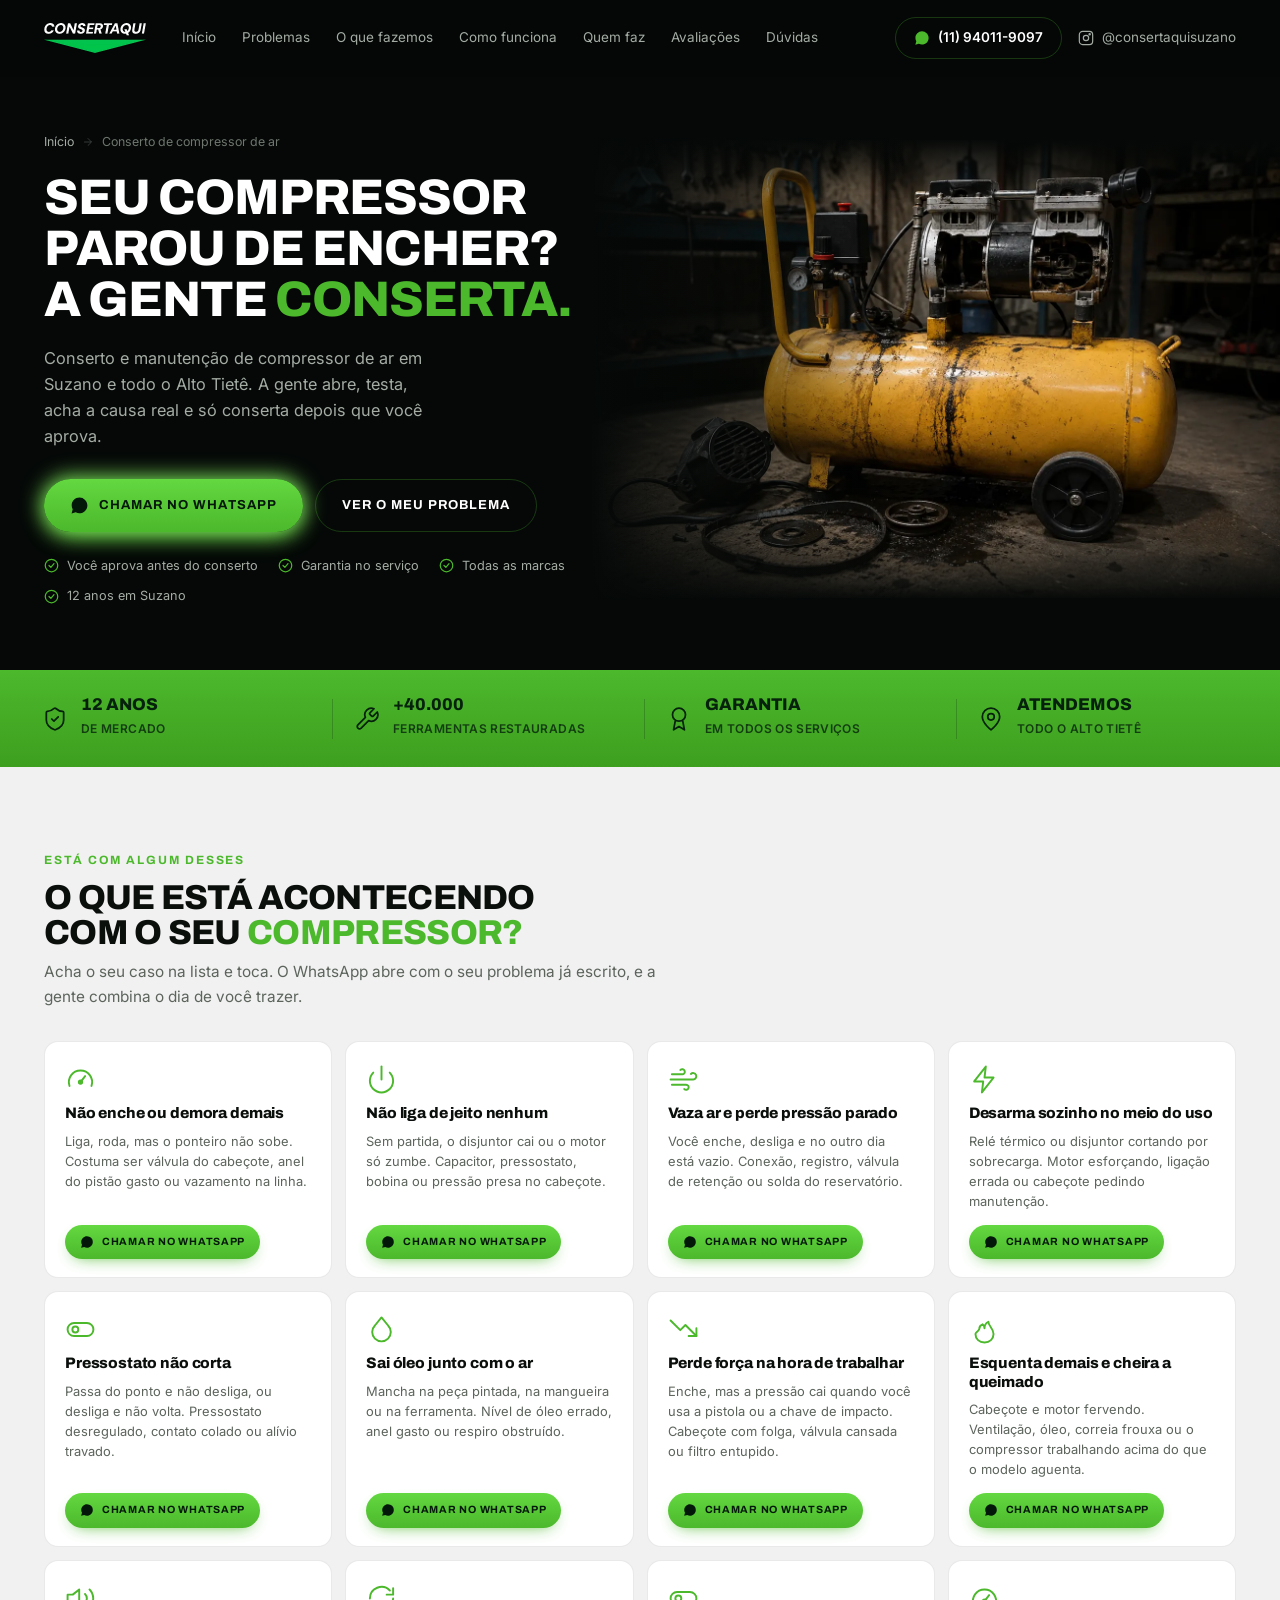
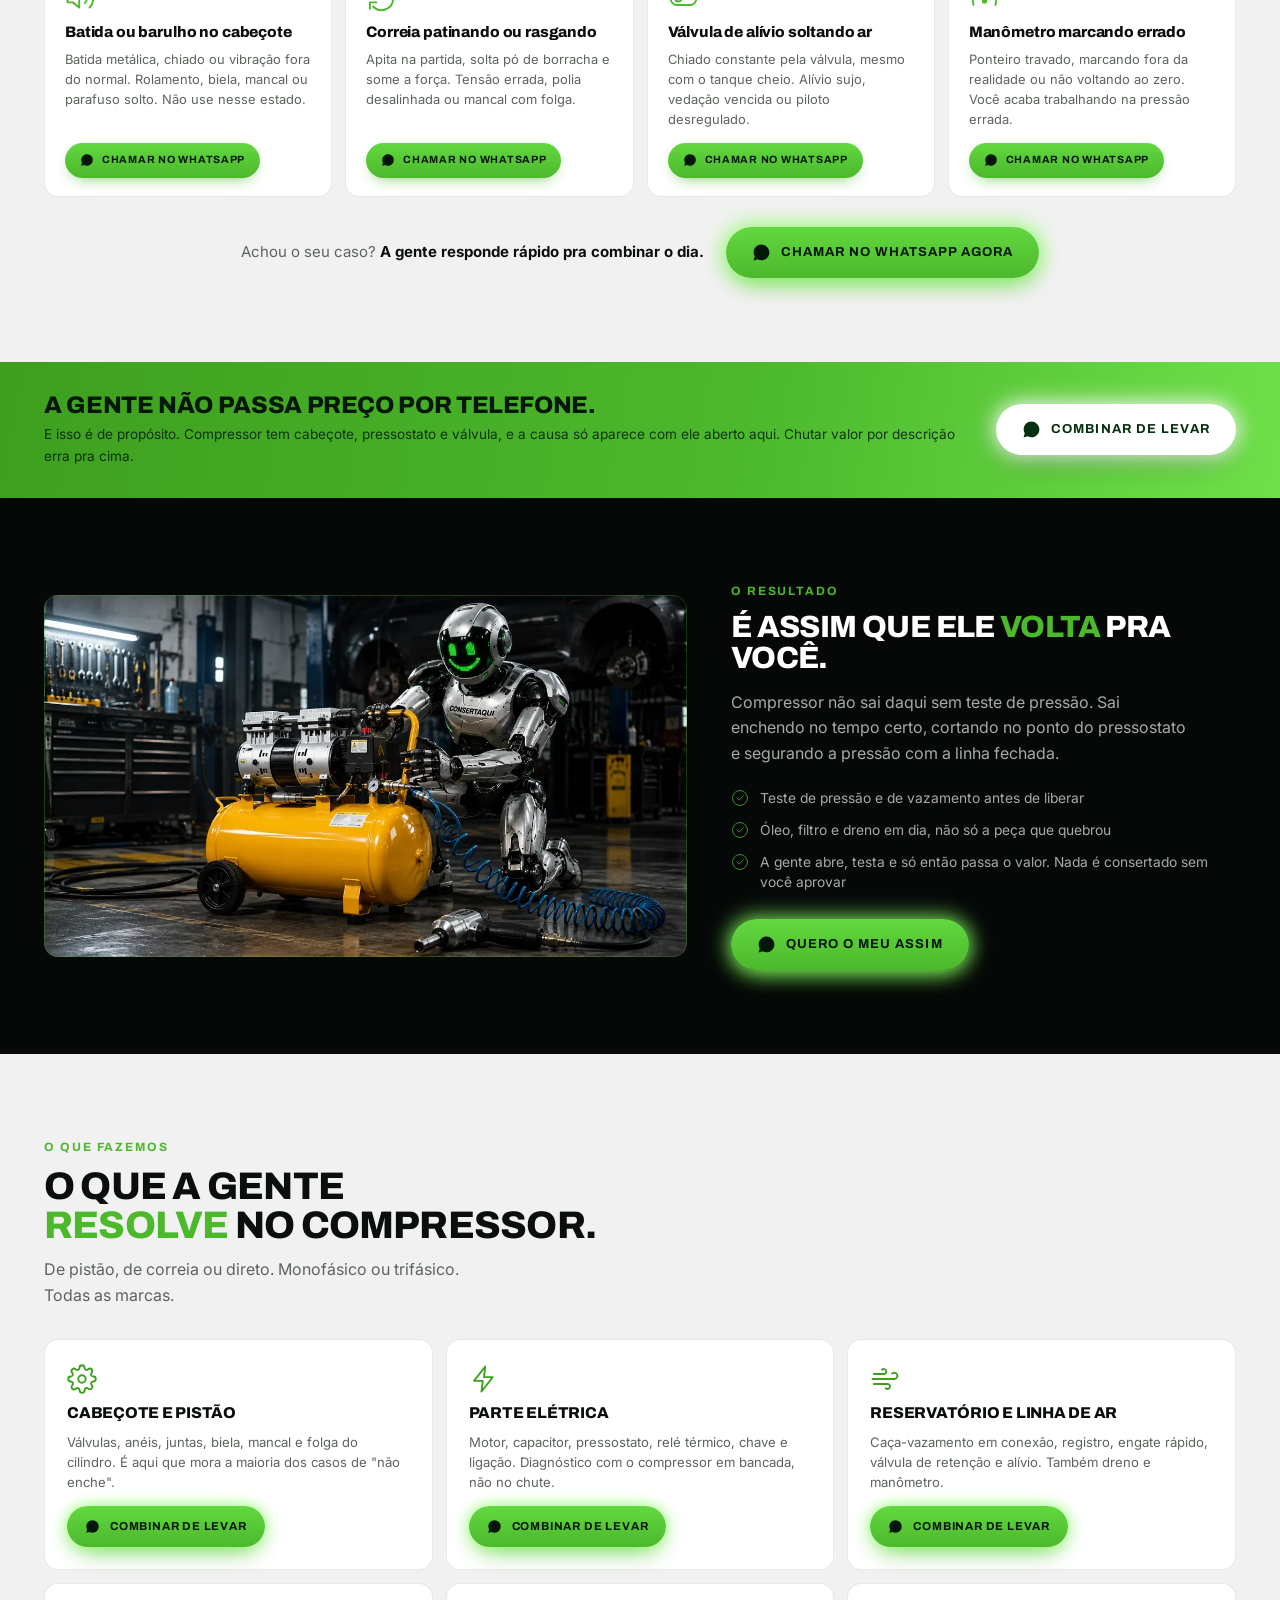
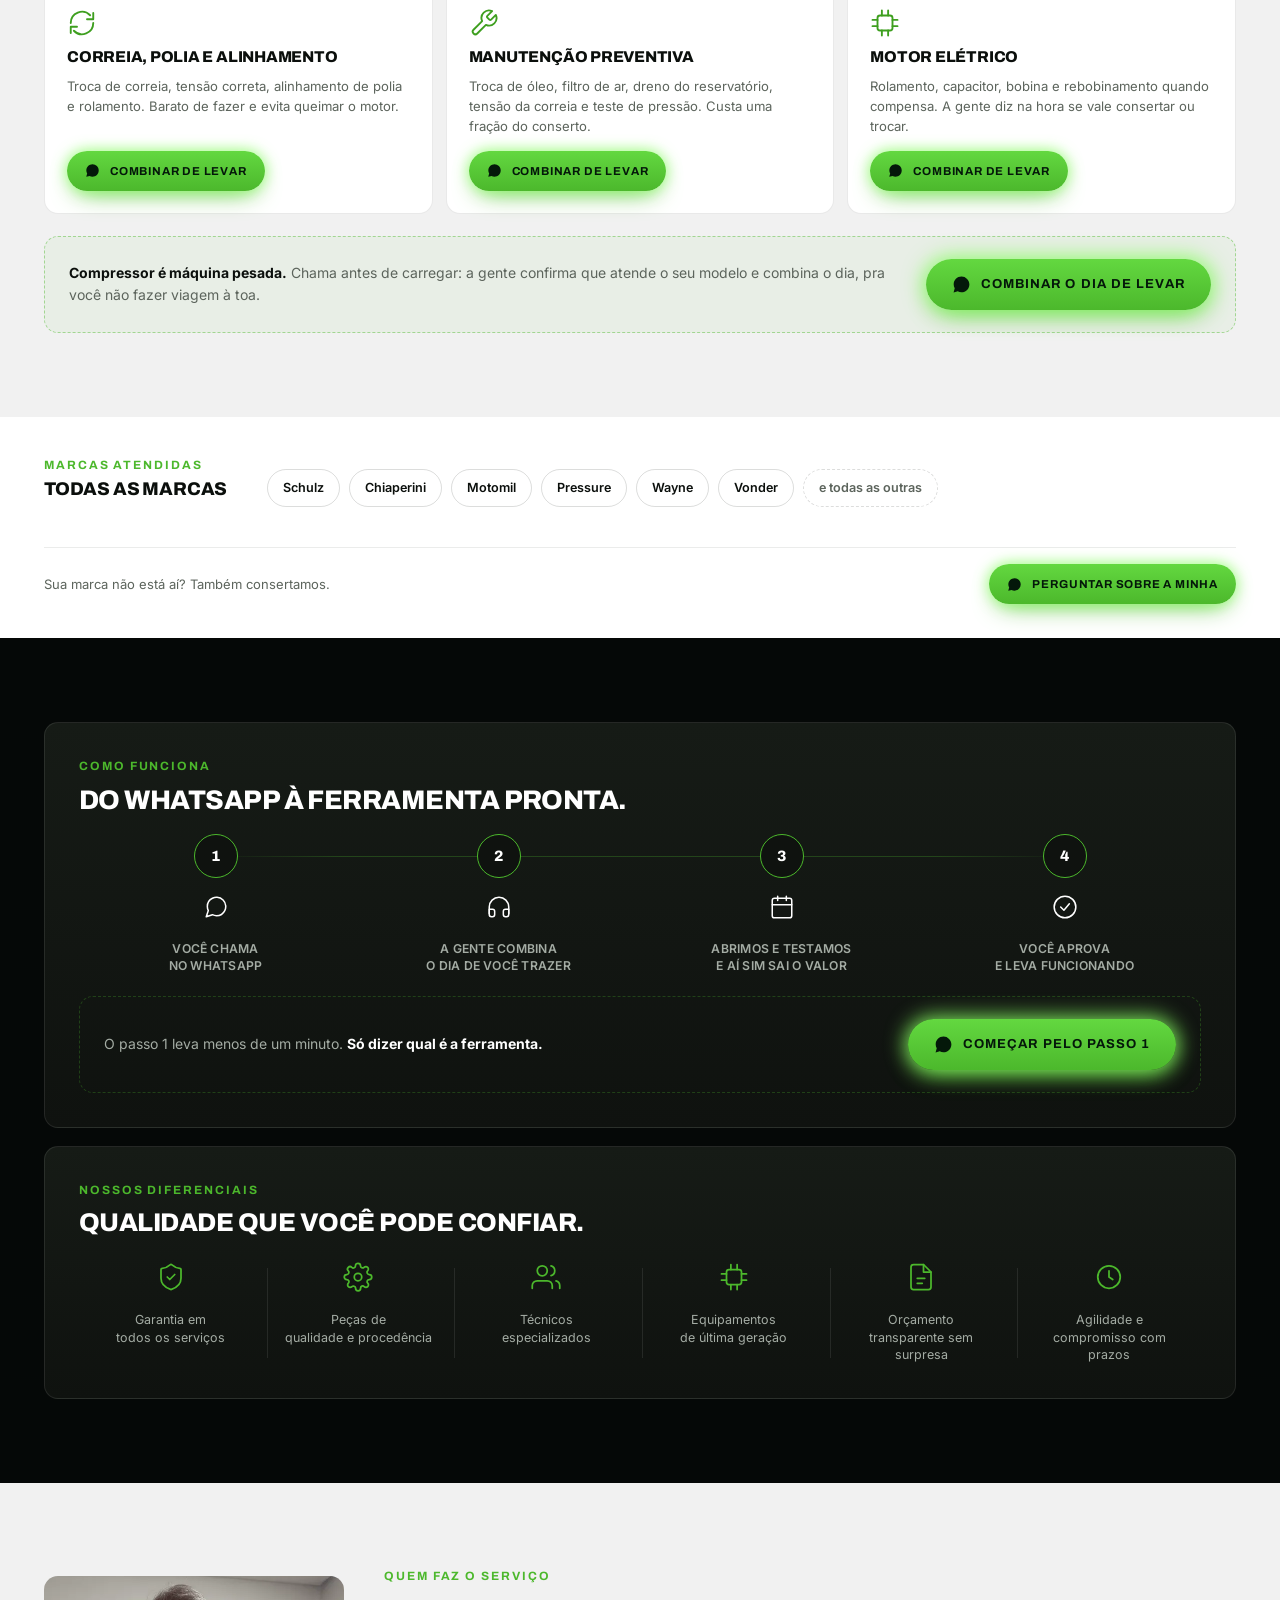
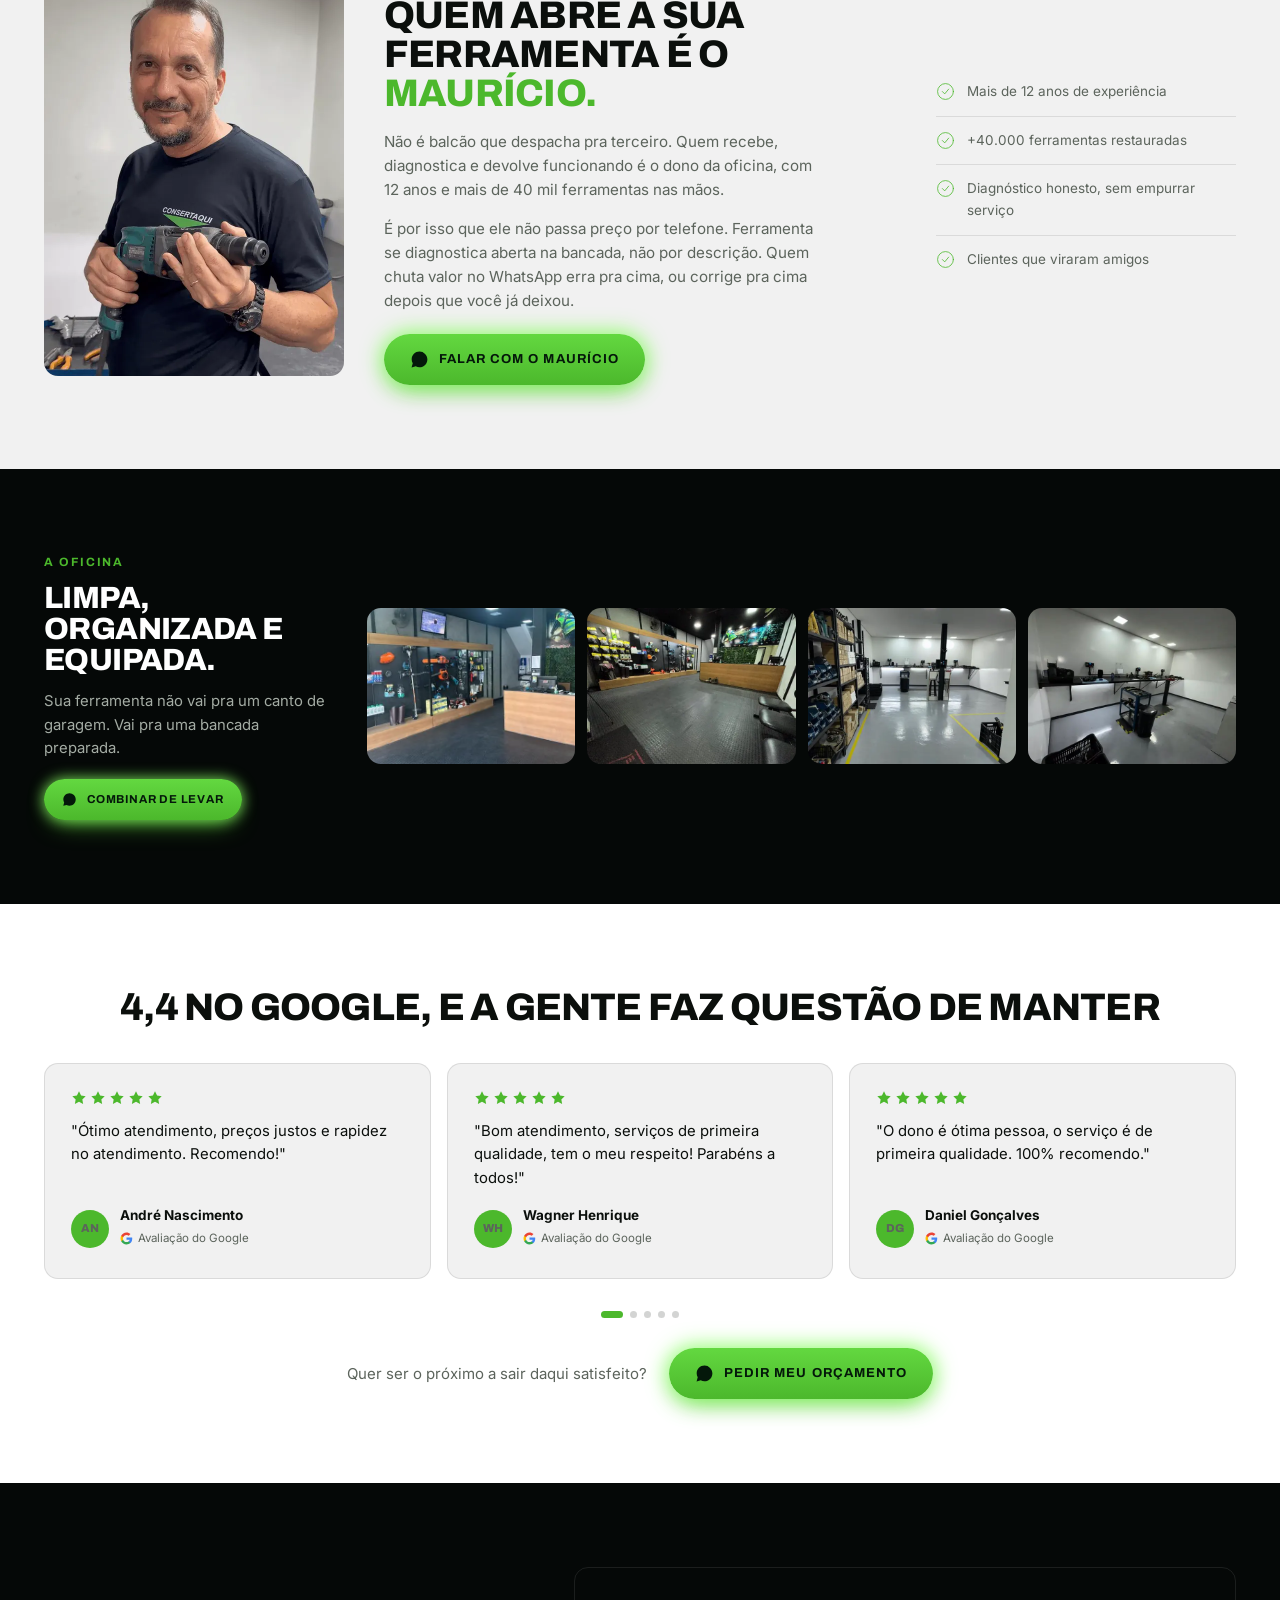
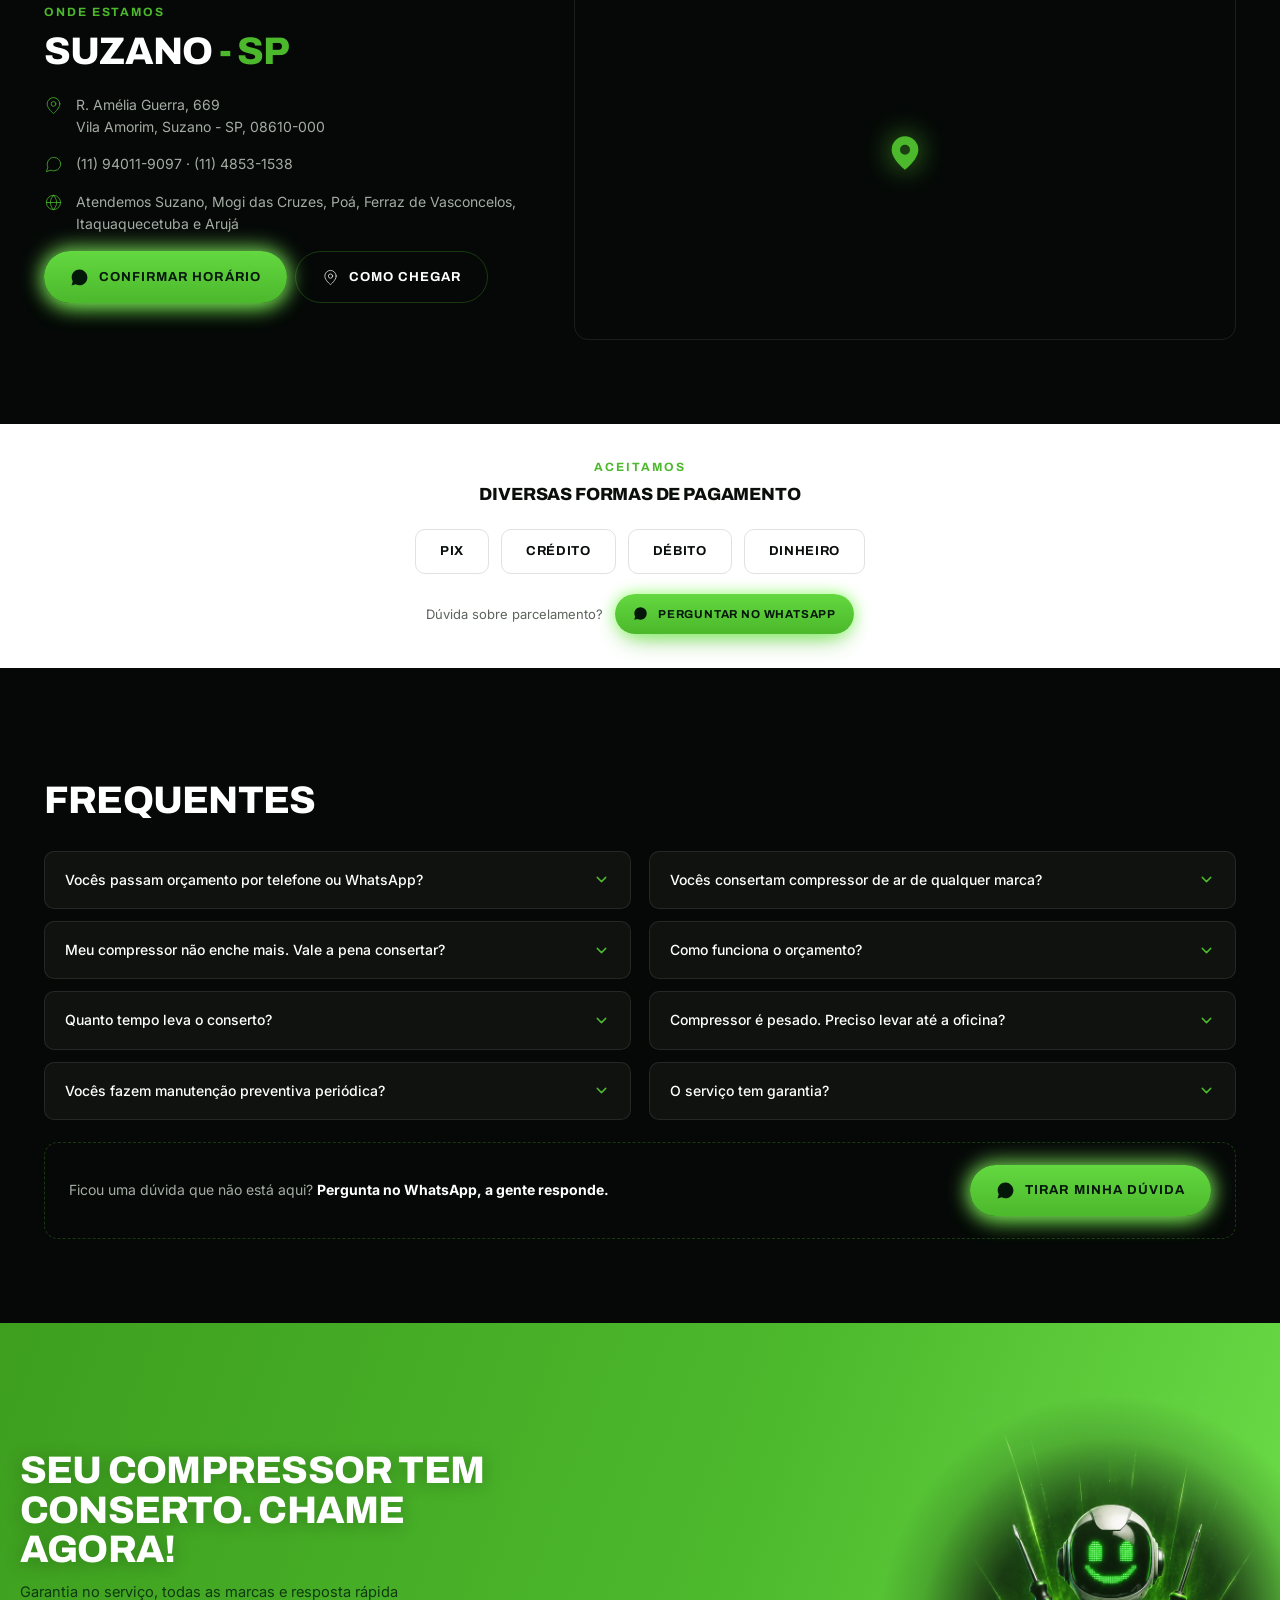
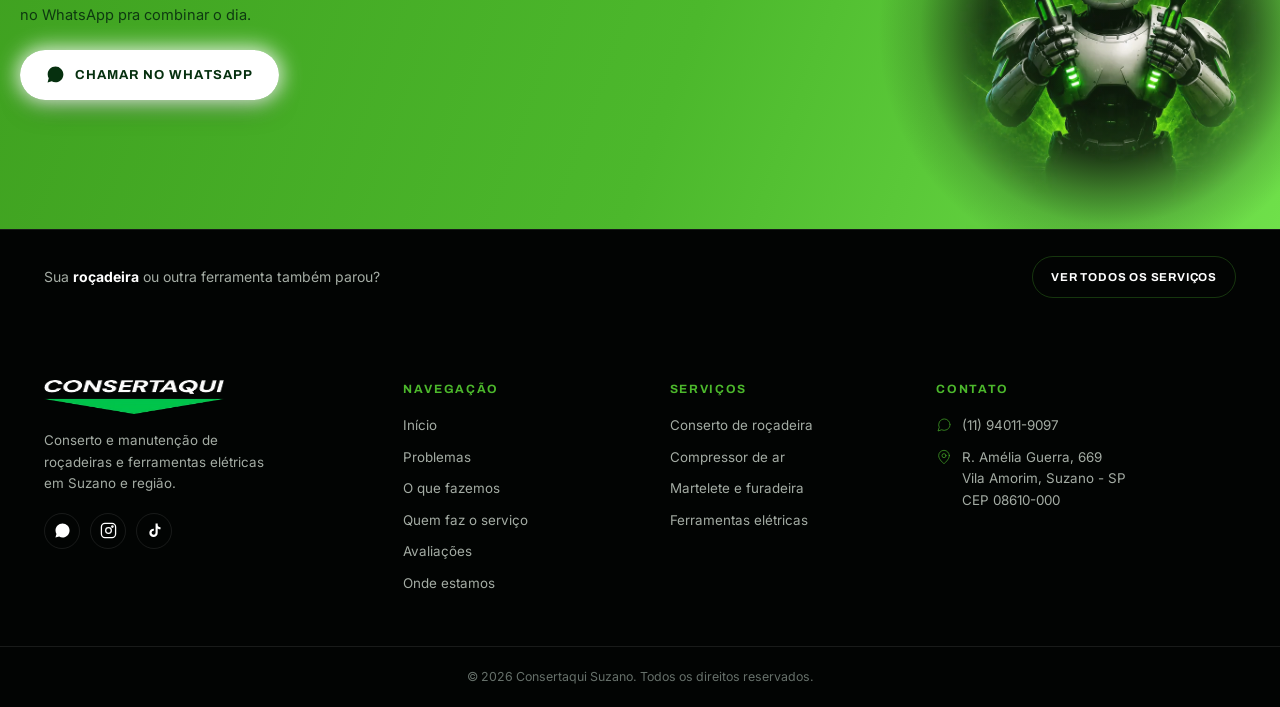
==== commit b4c61972: "Tag de conversao do Google Ads nas 5 paginas Tag AW-17736470012 no head das cinco, e um listener no " ====
--- a/conserto-de-compressor-de-ar/index.html
+++ b/conserto-de-compressor-de-ar/index.html
@@ -27,6 +27,15 @@
 <link rel="preload" as="image" href="../assets/img/lps/compressor-hero-mob.webp" type="image/webp" media="(max-width: 860px)" fetchpriority="high">
 <link rel="stylesheet" href="../assets/css/style.css">
 <link rel="stylesheet" href="../assets/css/lp.css">
+
+<!-- Google tag (gtag.js) -->
+<script async src="https://www.googletagmanager.com/gtag/js?id=AW-17736470012"></script>
+<script>
+  window.dataLayer = window.dataLayer || [];
+  function gtag(){dataLayer.push(arguments);}
+  gtag('js', new Date());
+  gtag('config', 'AW-17736470012');
+</script>
 </head>
 <body>
 <svg aria-hidden="true" style="position:absolute;width:0;height:0;overflow:hidden"><symbol id="i1" viewBox="0 0 24 24"><path d="M12.04 2C6.58 2 2.13 6.45 2.13 11.91c0 1.75.46 3.45 1.32 4.95L2 22l5.25-1.38a9.87 9.87 0 0 0 4.79 1.22c5.46 0 9.91-4.45 9.91-9.91 0-2.65-1.03-5.14-2.9-7.01A9.82 9.82 0 0 0 12.04 2zm5.43 12.38c-.3-.15-1.76-.87-2.03-.97-.27-.1-.47-.15-.67.15-.2.3-.77.96-.94 1.16-.17.2-.35.22-.65.07-.3-.15-1.26-.46-2.4-1.48-.89-.79-1.49-1.77-1.66-2.07-.17-.3-.02-.46.13-.61.13-.13.3-.35.45-.52.15-.17.2-.3.3-.5.1-.2.05-.37-.02-.52-.08-.15-.67-1.61-.92-2.2-.24-.58-.49-.5-.67-.51h-.57c-.2 0-.52.07-.79.37-.27.3-1.04 1.01-1.04 2.47s1.06 2.86 1.21 3.06c.15.2 2.1 3.2 5.08 4.49.71.3 1.26.49 1.69.63.71.22 1.36.19 1.87.12.57-.09 1.76-.72 2.01-1.41.25-.7.25-1.29.17-1.42-.07-.12-.27-.2-.57-.35z"/></symbol><symbol id="i2" viewBox="0 0 24 24"><circle cx="12" cy="12" r="10"/><path d="m8 12 3 3 5-6"/></symbol><symbol id="i3" viewBox="0 0 24 24"><path d="m12 2 3.1 6.3 6.9 1-5 4.9 1.2 6.8L12 17.8 5.8 21l1.2-6.8-5-4.9 6.9-1z"/></symbol><symbol id="i4" viewBox="0 0 48 48"><path fill="#4285F4" d="M45.12 24.5c0-1.56-.14-3.06-.4-4.5H24v8.51h11.84c-.51 2.75-2.06 5.08-4.39 6.64v5.52h7.11c4.16-3.83 6.56-9.47 6.56-16.17z"/><path fill="#34A853" d="M24 46c5.94 0 10.92-1.97 14.56-5.33l-7.11-5.52c-1.97 1.32-4.49 2.1-7.45 2.1-5.73 0-10.58-3.87-12.31-9.07H4.34v5.7C7.96 41.07 15.4 46 24 46z"/><path fill="#FBBC05" d="M11.69 28.18C11.25 26.86 11 25.45 11 24s.25-2.86.69-4.18v-5.7H4.34C2.85 17.09 2 20.45 2 24s.85 6.91 2.34 9.88l7.35-5.7z"/><path fill="#EA4335" d="M24 10.75c3.23 0 6.13 1.11 8.41 3.29l6.31-6.31C34.91 4.18 29.93 2 24 2 15.4 2 7.96 6.93 4.34 14.12l7.35 5.7c1.73-5.2 6.58-9.07 12.31-9.07z"/></symbol></svg>
@@ -151,73 +160,73 @@
         <svg class="dor__ico" viewBox="0 0 24 24" fill="none" stroke="currentColor" stroke-linecap="round" stroke-linejoin="round" aria-hidden="true"><path d="M20.5 17a9 9 0 1 0-17 0"/><path d="m12 14 3.6-4.6"/><circle cx="12" cy="14" r="1.3"/></svg>
         <b>Não enche ou demora demais</b>
         <p>Liga, roda, mas o ponteiro não sobe. Costuma ser válvula do cabeçote, anel do pistão gasto ou vazamento na linha.</p>
-        <span class="dor__cta"><svg viewBox="0 0 24 24" fill="currentColor" aria-hidden="true"><use href="#i1"/></svg>Chamar no WhatsApp</span>
+        <span class="dor__cta"><svg viewBox="0 0 24 24" fill="currentColor" aria-hidden="true"><use href="#i1"/></svg><span class="t-lg">Chamar no WhatsApp</span><span class="t-sm">Chamar</span></span>
       </a>
       <a class="dor" data-rv style="--d:45ms" data-wa="Olá! Vim pelo site. Meu compressor de ar *não liga*. Queria combinar de levar aí." href="https://wa.me/5511940119097">
         <svg class="dor__ico" viewBox="0 0 24 24" fill="none" stroke="currentColor" stroke-linecap="round" stroke-linejoin="round" aria-hidden="true"><path d="M18.36 6.64a9 9 0 1 1-12.73 0"/><path d="M12 2v10"/></svg>
         <b>Não liga de jeito nenhum</b>
         <p>Sem partida, o disjuntor cai ou o motor só zumbe. Capacitor, pressostato, bobina ou pressão presa no cabeçote.</p>
-        <span class="dor__cta"><svg viewBox="0 0 24 24" fill="currentColor" aria-hidden="true"><use href="#i1"/></svg>Chamar no WhatsApp</span>
+        <span class="dor__cta"><svg viewBox="0 0 24 24" fill="currentColor" aria-hidden="true"><use href="#i1"/></svg><span class="t-lg">Chamar no WhatsApp</span><span class="t-sm">Chamar</span></span>
       </a>
       <a class="dor" data-rv style="--d:90ms" data-wa="Olá! Vim pelo site. Meu compressor de ar está *vazando ar*. Queria combinar de levar aí." href="https://wa.me/5511940119097">
         <svg class="dor__ico" viewBox="0 0 24 24" fill="none" stroke="currentColor" stroke-linecap="round" stroke-linejoin="round" aria-hidden="true"><path d="M17.7 7.7A2.5 2.5 0 1 1 19.5 12H2"/><path d="M9.6 4.6A2 2 0 1 1 11 8H3"/><path d="M12.6 19.4A2 2 0 1 0 14 16H3"/></svg>
         <b>Vaza ar e perde pressão parado</b>
         <p>Você enche, desliga e no outro dia está vazio. Conexão, registro, válvula de retenção ou solda do reservatório.</p>
-        <span class="dor__cta"><svg viewBox="0 0 24 24" fill="currentColor" aria-hidden="true"><use href="#i1"/></svg>Chamar no WhatsApp</span>
+        <span class="dor__cta"><svg viewBox="0 0 24 24" fill="currentColor" aria-hidden="true"><use href="#i1"/></svg><span class="t-lg">Chamar no WhatsApp</span><span class="t-sm">Chamar</span></span>
       </a>
       <a class="dor" data-rv style="--d:135ms" data-wa="Olá! Vim pelo site. Meu compressor de ar *desarma sozinho*. Queria combinar de levar aí." href="https://wa.me/5511940119097">
         <svg class="dor__ico" viewBox="0 0 24 24" fill="none" stroke="currentColor" stroke-linecap="round" stroke-linejoin="round" aria-hidden="true"><path d="M13 2 4 13.5h7l-1 8.5 9-11.5h-7z"/></svg>
         <b>Desarma sozinho no meio do uso</b>
         <p>Relé térmico ou disjuntor cortando por sobrecarga. Motor esforçando, ligação errada ou cabeçote pedindo manutenção.</p>
-        <span class="dor__cta"><svg viewBox="0 0 24 24" fill="currentColor" aria-hidden="true"><use href="#i1"/></svg>Chamar no WhatsApp</span>
+        <span class="dor__cta"><svg viewBox="0 0 24 24" fill="currentColor" aria-hidden="true"><use href="#i1"/></svg><span class="t-lg">Chamar no WhatsApp</span><span class="t-sm">Chamar</span></span>
       </a>
       <a class="dor" data-rv style="--d:0ms" data-wa="Olá! Vim pelo site. O *pressostato* do meu compressor não está cortando. Queria combinar de levar aí." href="https://wa.me/5511940119097">
         <svg class="dor__ico" viewBox="0 0 24 24" fill="none" stroke="currentColor" stroke-linecap="round" stroke-linejoin="round" aria-hidden="true"><rect x="2" y="7" width="20" height="10" rx="5"/><circle cx="8" cy="12" r="2.3"/></svg>
         <b>Pressostato não corta</b>
         <p>Passa do ponto e não desliga, ou desliga e não volta. Pressostato desregulado, contato colado ou alívio travado.</p>
-        <span class="dor__cta"><svg viewBox="0 0 24 24" fill="currentColor" aria-hidden="true"><use href="#i1"/></svg>Chamar no WhatsApp</span>
+        <span class="dor__cta"><svg viewBox="0 0 24 24" fill="currentColor" aria-hidden="true"><use href="#i1"/></svg><span class="t-lg">Chamar no WhatsApp</span><span class="t-sm">Chamar</span></span>
       </a>
       <a class="dor" data-rv style="--d:45ms" data-wa="Olá! Vim pelo site. Meu compressor está *saindo óleo junto com o ar*. Queria combinar de levar aí." href="https://wa.me/5511940119097">
         <svg class="dor__ico" viewBox="0 0 24 24" fill="none" stroke="currentColor" stroke-linecap="round" stroke-linejoin="round" aria-hidden="true"><path d="M12 2.7 6.9 8.9a7.2 7.2 0 1 0 10.2 0z"/></svg>
         <b>Sai óleo junto com o ar</b>
         <p>Mancha na peça pintada, na mangueira ou na ferramenta. Nível de óleo errado, anel gasto ou respiro obstruído.</p>
-        <span class="dor__cta"><svg viewBox="0 0 24 24" fill="currentColor" aria-hidden="true"><use href="#i1"/></svg>Chamar no WhatsApp</span>
+        <span class="dor__cta"><svg viewBox="0 0 24 24" fill="currentColor" aria-hidden="true"><use href="#i1"/></svg><span class="t-lg">Chamar no WhatsApp</span><span class="t-sm">Chamar</span></span>
       </a>
       <a class="dor" data-rv style="--d:90ms" data-wa="Olá! Vim pelo site. Meu compressor *perde pressão* quando eu vou usar. Queria combinar de levar aí." href="https://wa.me/5511940119097">
         <svg class="dor__ico" viewBox="0 0 24 24" fill="none" stroke="currentColor" stroke-linecap="round" stroke-linejoin="round" aria-hidden="true"><path d="M22 17l-8.5-8.5-4 4L2 5"/><path d="M16 17h6v-6"/></svg>
         <b>Perde força na hora de trabalhar</b>
         <p>Enche, mas a pressão cai quando você usa a pistola ou a chave de impacto. Cabeçote com folga, válvula cansada ou filtro entupido.</p>
-        <span class="dor__cta"><svg viewBox="0 0 24 24" fill="currentColor" aria-hidden="true"><use href="#i1"/></svg>Chamar no WhatsApp</span>
+        <span class="dor__cta"><svg viewBox="0 0 24 24" fill="currentColor" aria-hidden="true"><use href="#i1"/></svg><span class="t-lg">Chamar no WhatsApp</span><span class="t-sm">Chamar</span></span>
       </a>
       <a class="dor" data-rv style="--d:135ms" data-wa="Olá! Vim pelo site. Meu compressor está *esquentando muito*. Queria combinar de levar aí." href="https://wa.me/5511940119097">
         <svg class="dor__ico" viewBox="0 0 24 24" fill="none" stroke="currentColor" stroke-linecap="round" stroke-linejoin="round" aria-hidden="true"><path d="M12 22c4 0 7-2.6 7-6.5 0-4.6-4-6-4-9.5 0 0-3 1.5-3 5 0-2-1.5-3-1.5-3S8 9 8 11.5C8 13 5 14 5 15.5 5 19.4 8 22 12 22z"/></svg>
         <b>Esquenta demais e cheira a queimado</b>
         <p>Cabeçote e motor fervendo. Ventilação, óleo, correia frouxa ou o compressor trabalhando acima do que o modelo aguenta.</p>
-        <span class="dor__cta"><svg viewBox="0 0 24 24" fill="currentColor" aria-hidden="true"><use href="#i1"/></svg>Chamar no WhatsApp</span>
+        <span class="dor__cta"><svg viewBox="0 0 24 24" fill="currentColor" aria-hidden="true"><use href="#i1"/></svg><span class="t-lg">Chamar no WhatsApp</span><span class="t-sm">Chamar</span></span>
       </a>
       <a class="dor" data-rv style="--d:0ms" data-wa="Olá! Vim pelo site. Meu compressor está *fazendo barulho estranho*. Queria combinar de levar aí." href="https://wa.me/5511940119097">
         <svg class="dor__ico" viewBox="0 0 24 24" fill="none" stroke="currentColor" stroke-linecap="round" stroke-linejoin="round" aria-hidden="true"><path d="M11 5 6 9H2v6h4l5 4z"/><path d="M15.5 8.5a5 5 0 0 1 0 7"/><path d="M19 5a10 10 0 0 1 0 14"/></svg>
         <b>Batida ou barulho no cabeçote</b>
         <p>Batida metálica, chiado ou vibração fora do normal. Rolamento, biela, mancal ou parafuso solto. Não use nesse estado.</p>
-        <span class="dor__cta"><svg viewBox="0 0 24 24" fill="currentColor" aria-hidden="true"><use href="#i1"/></svg>Chamar no WhatsApp</span>
+        <span class="dor__cta"><svg viewBox="0 0 24 24" fill="currentColor" aria-hidden="true"><use href="#i1"/></svg><span class="t-lg">Chamar no WhatsApp</span><span class="t-sm">Chamar</span></span>
       </a>
       <a class="dor" data-rv style="--d:45ms" data-wa="Olá! Vim pelo site. A *correia* do meu compressor está patinando ou rasgando. Queria combinar de levar aí." href="https://wa.me/5511940119097">
         <svg class="dor__ico" viewBox="0 0 24 24" fill="none" stroke="currentColor" stroke-linecap="round" stroke-linejoin="round" aria-hidden="true"><path d="M21 12a9 9 0 0 1-15.5 6.2"/><path d="M3 12a9 9 0 0 1 15.5-6.2"/><path d="M21 4v5h-5"/><path d="M3 20v-5h5"/></svg>
         <b>Correia patinando ou rasgando</b>
         <p>Apita na partida, solta pó de borracha e some a força. Tensão errada, polia desalinhada ou mancal com folga.</p>
-        <span class="dor__cta"><svg viewBox="0 0 24 24" fill="currentColor" aria-hidden="true"><use href="#i1"/></svg>Chamar no WhatsApp</span>
+        <span class="dor__cta"><svg viewBox="0 0 24 24" fill="currentColor" aria-hidden="true"><use href="#i1"/></svg><span class="t-lg">Chamar no WhatsApp</span><span class="t-sm">Chamar</span></span>
       </a>
       <a class="dor" data-rv style="--d:90ms" data-wa="Olá! Vim pelo site. A *válvula de alívio* do meu compressor está soltando ar. Queria combinar de levar aí." href="https://wa.me/5511940119097">
         <svg class="dor__ico" viewBox="0 0 24 24" fill="none" stroke="currentColor" stroke-linecap="round" stroke-linejoin="round" aria-hidden="true"><rect x="2" y="7" width="20" height="10" rx="5"/><circle cx="8" cy="12" r="2.3"/></svg>
         <b>Válvula de alívio soltando ar</b>
         <p>Chiado constante pela válvula, mesmo com o tanque cheio. Alívio sujo, vedação vencida ou piloto desregulado.</p>
-        <span class="dor__cta"><svg viewBox="0 0 24 24" fill="currentColor" aria-hidden="true"><use href="#i1"/></svg>Chamar no WhatsApp</span>
+        <span class="dor__cta"><svg viewBox="0 0 24 24" fill="currentColor" aria-hidden="true"><use href="#i1"/></svg><span class="t-lg">Chamar no WhatsApp</span><span class="t-sm">Chamar</span></span>
       </a>
       <a class="dor" data-rv style="--d:135ms" data-wa="Olá! Vim pelo site. O *manômetro* do meu compressor está marcando errado. Queria combinar de levar aí." href="https://wa.me/5511940119097">
         <svg class="dor__ico" viewBox="0 0 24 24" fill="none" stroke="currentColor" stroke-linecap="round" stroke-linejoin="round" aria-hidden="true"><path d="M20.5 17a9 9 0 1 0-17 0"/><path d="m12 14 3.6-4.6"/><circle cx="12" cy="14" r="1.3"/></svg>
         <b>Manômetro marcando errado</b>
         <p>Ponteiro travado, marcando fora da realidade ou não voltando ao zero. Você acaba trabalhando na pressão errada.</p>
-        <span class="dor__cta"><svg viewBox="0 0 24 24" fill="currentColor" aria-hidden="true"><use href="#i1"/></svg>Chamar no WhatsApp</span>
+        <span class="dor__cta"><svg viewBox="0 0 24 24" fill="currentColor" aria-hidden="true"><use href="#i1"/></svg><span class="t-lg">Chamar no WhatsApp</span><span class="t-sm">Chamar</span></span>
       </a>
     </div>
 
@@ -274,7 +283,7 @@
         <h3>Cabeçote e pistão</h3>
         <p>Válvulas, anéis, juntas, biela, mancal e folga do cilindro. É aqui que mora a maioria dos casos de "não enche".</p>
         <div class="sol__acoes">
-          <a class="btn btn--wa btn--sm" data-wa="Olá! Vim pelo site. Queria combinar de levar aí, pra ver *cabeçote e pistão de compressor*." href="https://wa.me/5511940119097"><svg viewBox="0 0 24 24" fill="currentColor" aria-hidden="true"><use href="#i1"/></svg>Combinar de levar</a>
+          <a class="btn btn--wa btn--sm" data-wa="Olá! Vim pelo site. Queria combinar de levar aí, pra ver *cabeçote e pistão de compressor*." href="https://wa.me/5511940119097"><svg viewBox="0 0 24 24" fill="currentColor" aria-hidden="true"><use href="#i1"/></svg><span class="t-lg">Combinar de levar</span><span class="t-sm">Levar aí</span></a>
         </div>
       </article>
       <article class="sol" data-rv style="--d:50ms">
@@ -282,7 +291,7 @@
         <h3>Parte elétrica</h3>
         <p>Motor, capacitor, pressostato, relé térmico, chave e ligação. Diagnóstico com o compressor em bancada, não no chute.</p>
         <div class="sol__acoes">
-          <a class="btn btn--wa btn--sm" data-wa="Olá! Vim pelo site. Queria combinar de levar aí, pra ver a *parte elétrica do meu compressor*." href="https://wa.me/5511940119097"><svg viewBox="0 0 24 24" fill="currentColor" aria-hidden="true"><use href="#i1"/></svg>Combinar de levar</a>
+          <a class="btn btn--wa btn--sm" data-wa="Olá! Vim pelo site. Queria combinar de levar aí, pra ver a *parte elétrica do meu compressor*." href="https://wa.me/5511940119097"><svg viewBox="0 0 24 24" fill="currentColor" aria-hidden="true"><use href="#i1"/></svg><span class="t-lg">Combinar de levar</span><span class="t-sm">Levar aí</span></a>
         </div>
       </article>
       <article class="sol" data-rv style="--d:100ms">
@@ -290,7 +299,7 @@
         <h3>Reservatório e linha de ar</h3>
         <p>Caça-vazamento em conexão, registro, engate rápido, válvula de retenção e alívio. Também dreno e manômetro.</p>
         <div class="sol__acoes">
-          <a class="btn btn--wa btn--sm" data-wa="Olá! Vim pelo site. Queria combinar de levar aí, pra ver *vazamento no meu compressor*." href="https://wa.me/5511940119097"><svg viewBox="0 0 24 24" fill="currentColor" aria-hidden="true"><use href="#i1"/></svg>Combinar de levar</a>
+          <a class="btn btn--wa btn--sm" data-wa="Olá! Vim pelo site. Queria combinar de levar aí, pra ver *vazamento no meu compressor*." href="https://wa.me/5511940119097"><svg viewBox="0 0 24 24" fill="currentColor" aria-hidden="true"><use href="#i1"/></svg><span class="t-lg">Combinar de levar</span><span class="t-sm">Levar aí</span></a>
         </div>
       </article>
       <article class="sol" data-rv style="--d:0ms">
@@ -298,7 +307,7 @@
         <h3>Correia, polia e alinhamento</h3>
         <p>Troca de correia, tensão correta, alinhamento de polia e rolamento. Barato de fazer e evita queimar o motor.</p>
         <div class="sol__acoes">
-          <a class="btn btn--wa btn--sm" data-wa="Olá! Vim pelo site. Queria combinar de levar aí, pra ver *correia e polia de compressor*." href="https://wa.me/5511940119097"><svg viewBox="0 0 24 24" fill="currentColor" aria-hidden="true"><use href="#i1"/></svg>Combinar de levar</a>
+          <a class="btn btn--wa btn--sm" data-wa="Olá! Vim pelo site. Queria combinar de levar aí, pra ver *correia e polia de compressor*." href="https://wa.me/5511940119097"><svg viewBox="0 0 24 24" fill="currentColor" aria-hidden="true"><use href="#i1"/></svg><span class="t-lg">Combinar de levar</span><span class="t-sm">Levar aí</span></a>
         </div>
       </article>
       <article class="sol" data-rv style="--d:50ms">
@@ -306,7 +315,7 @@
         <h3>Manutenção preventiva</h3>
         <p>Troca de óleo, filtro de ar, dreno do reservatório, tensão da correia e teste de pressão. Custa uma fração do conserto.</p>
         <div class="sol__acoes">
-          <a class="btn btn--wa btn--sm" data-wa="Olá! Vim pelo site. Queria combinar de levar aí, pra ver *manutenção preventiva do meu compressor*." href="https://wa.me/5511940119097"><svg viewBox="0 0 24 24" fill="currentColor" aria-hidden="true"><use href="#i1"/></svg>Combinar de levar</a>
+          <a class="btn btn--wa btn--sm" data-wa="Olá! Vim pelo site. Queria combinar de levar aí, pra ver *manutenção preventiva do meu compressor*." href="https://wa.me/5511940119097"><svg viewBox="0 0 24 24" fill="currentColor" aria-hidden="true"><use href="#i1"/></svg><span class="t-lg">Combinar de levar</span><span class="t-sm">Levar aí</span></a>
         </div>
       </article>
       <article class="sol" data-rv style="--d:100ms">
@@ -314,7 +323,7 @@
         <h3>Motor elétrico</h3>
         <p>Rolamento, capacitor, bobina e rebobinamento quando compensa. A gente diz na hora se vale consertar ou trocar.</p>
         <div class="sol__acoes">
-          <a class="btn btn--wa btn--sm" data-wa="Olá! Vim pelo site. Queria combinar de levar aí, pra ver o *motor elétrico do meu compressor*." href="https://wa.me/5511940119097"><svg viewBox="0 0 24 24" fill="currentColor" aria-hidden="true"><use href="#i1"/></svg>Combinar de levar</a>
+          <a class="btn btn--wa btn--sm" data-wa="Olá! Vim pelo site. Queria combinar de levar aí, pra ver o *motor elétrico do meu compressor*." href="https://wa.me/5511940119097"><svg viewBox="0 0 24 24" fill="currentColor" aria-hidden="true"><use href="#i1"/></svg><span class="t-lg">Combinar de levar</span><span class="t-sm">Levar aí</span></a>
         </div>
       </article>
     </div>
--- a/assets/css/style.css
+++ b/assets/css/style.css
@@ -175,6 +175,10 @@
 .btn--wa.btn--sm svg, .btn--luz.btn--sm svg { width: 15px; height: 15px; }
 .btn--sm::before { box-shadow: 0 0 14px 1px rgba(var(--glow), 0.8); }
 .btn--block { width: 100%; justify-content: center; }
+
+/* Par de rotulos: o longo no desktop, o curto no card estreito de mobile.
+   Com 2 cards por linha o card fica com ~170px e "Combinar de levar" estoura. */
+.t-sm { display: none; }
 
 /* --------------------------------------------------------------- head --- */
 
--- a/assets/css/lp.css
+++ b/assets/css/lp.css
@@ -214,18 +214,34 @@
   .sols__fecho .btn { width: 100%; justify-content: center; }
   .secao__cta .btn { width: 100%; justify-content: center; }
   .volta__in { flex-direction: column; align-items: flex-start; }
-  .res__galeria { grid-template-columns: 1fr; }
-  .res__galeria img:first-child { grid-column: auto; }
+  .res__galeria img:first-child { grid-column: 1 / -1; }
 }
 
 @media (max-width: 620px) {
-  .dores__grid { grid-template-columns: 1fr; gap: 10px; }
-  .dor { flex-direction: row; flex-wrap: wrap; align-items: center; gap: 8px 14px; padding: 18px 16px; }
-  .dor__ico { width: 26px; height: 26px; }
-  .dor b { flex: 1; min-width: 0; }
-  .dor p { flex: 0 0 100%; }
-  .dor__cta { flex: 0 0 100%; }
-  .sols__grid { grid-template-columns: 1fr; }
+  /* dois cards por linha, nao um. Um por linha obriga a rolar demais e a
+     pessoa desiste antes de chegar no CTA. Como o card cai pra ~170px, tudo
+     dentro dele encolhe junto e o rotulo do botao troca pela versao curta. */
+  .t-lg { display: none; }
+  .t-sm { display: inline; }
+
+  .dores__grid { grid-template-columns: repeat(2, minmax(0, 1fr)); gap: 9px; }
+  .dor { padding: 16px 13px 14px; gap: 7px; }
+  .dor__ico { width: 25px; height: 25px; }
+  .dor b { font-size: 0.82rem; line-height: 1.18; }
+  .dor p { font-size: 11.6px; line-height: 1.45; }
+  .dor__cta { width: 100%; justify-content: center; padding: 9px 10px; font-size: 9.5px; letter-spacing: 0.05em; }
+  .dor__cta svg { width: 13px; height: 13px; }
+
+  .sols__grid { grid-template-columns: repeat(2, minmax(0, 1fr)); gap: 9px; }
+  .sol { padding: 18px 14px 16px; gap: 8px; }
+  .sol__ico { width: 26px; height: 26px; }
+  .sol h3 { font-size: 0.82rem; line-height: 1.18; }
+  .sol p { font-size: 11.6px; line-height: 1.45; }
+  .sol__acoes { gap: 6px; }
+  .sol__acoes .btn { width: 100%; justify-content: center; padding: 9px 10px; font-size: 9.5px; letter-spacing: 0.05em; }
+  .sol__acoes .btn svg { width: 13px; height: 13px; }
+  /* o brilho de 14px em volta de um botao de 150px vira borrao */
+  .sol__acoes .btn--sm::before { box-shadow: 0 0 10px 1px rgba(var(--glow), 0.7); }
   .hero__nota { gap: 8px 16px; }
   .hero--lp .hero__art { margin-inline: -20px; }
   .marcas__cta { flex-direction: column; align-items: flex-start; }
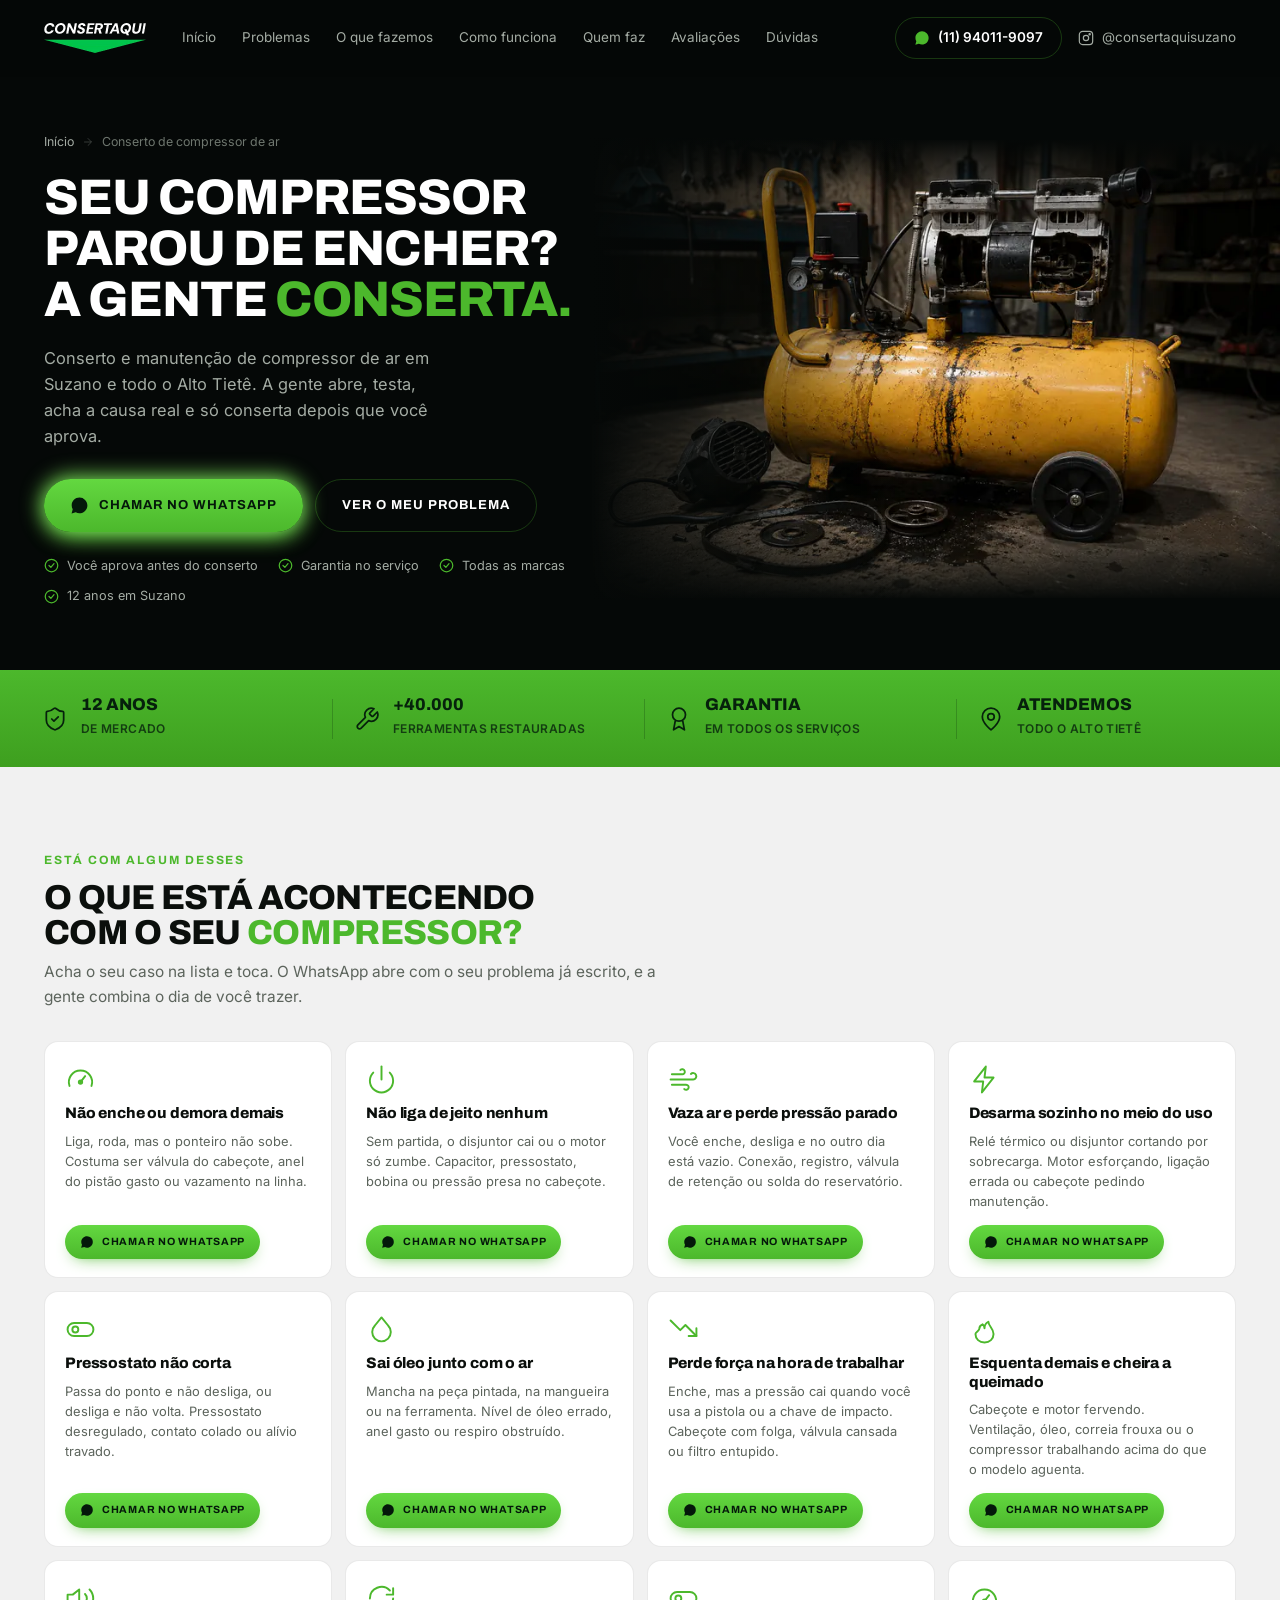
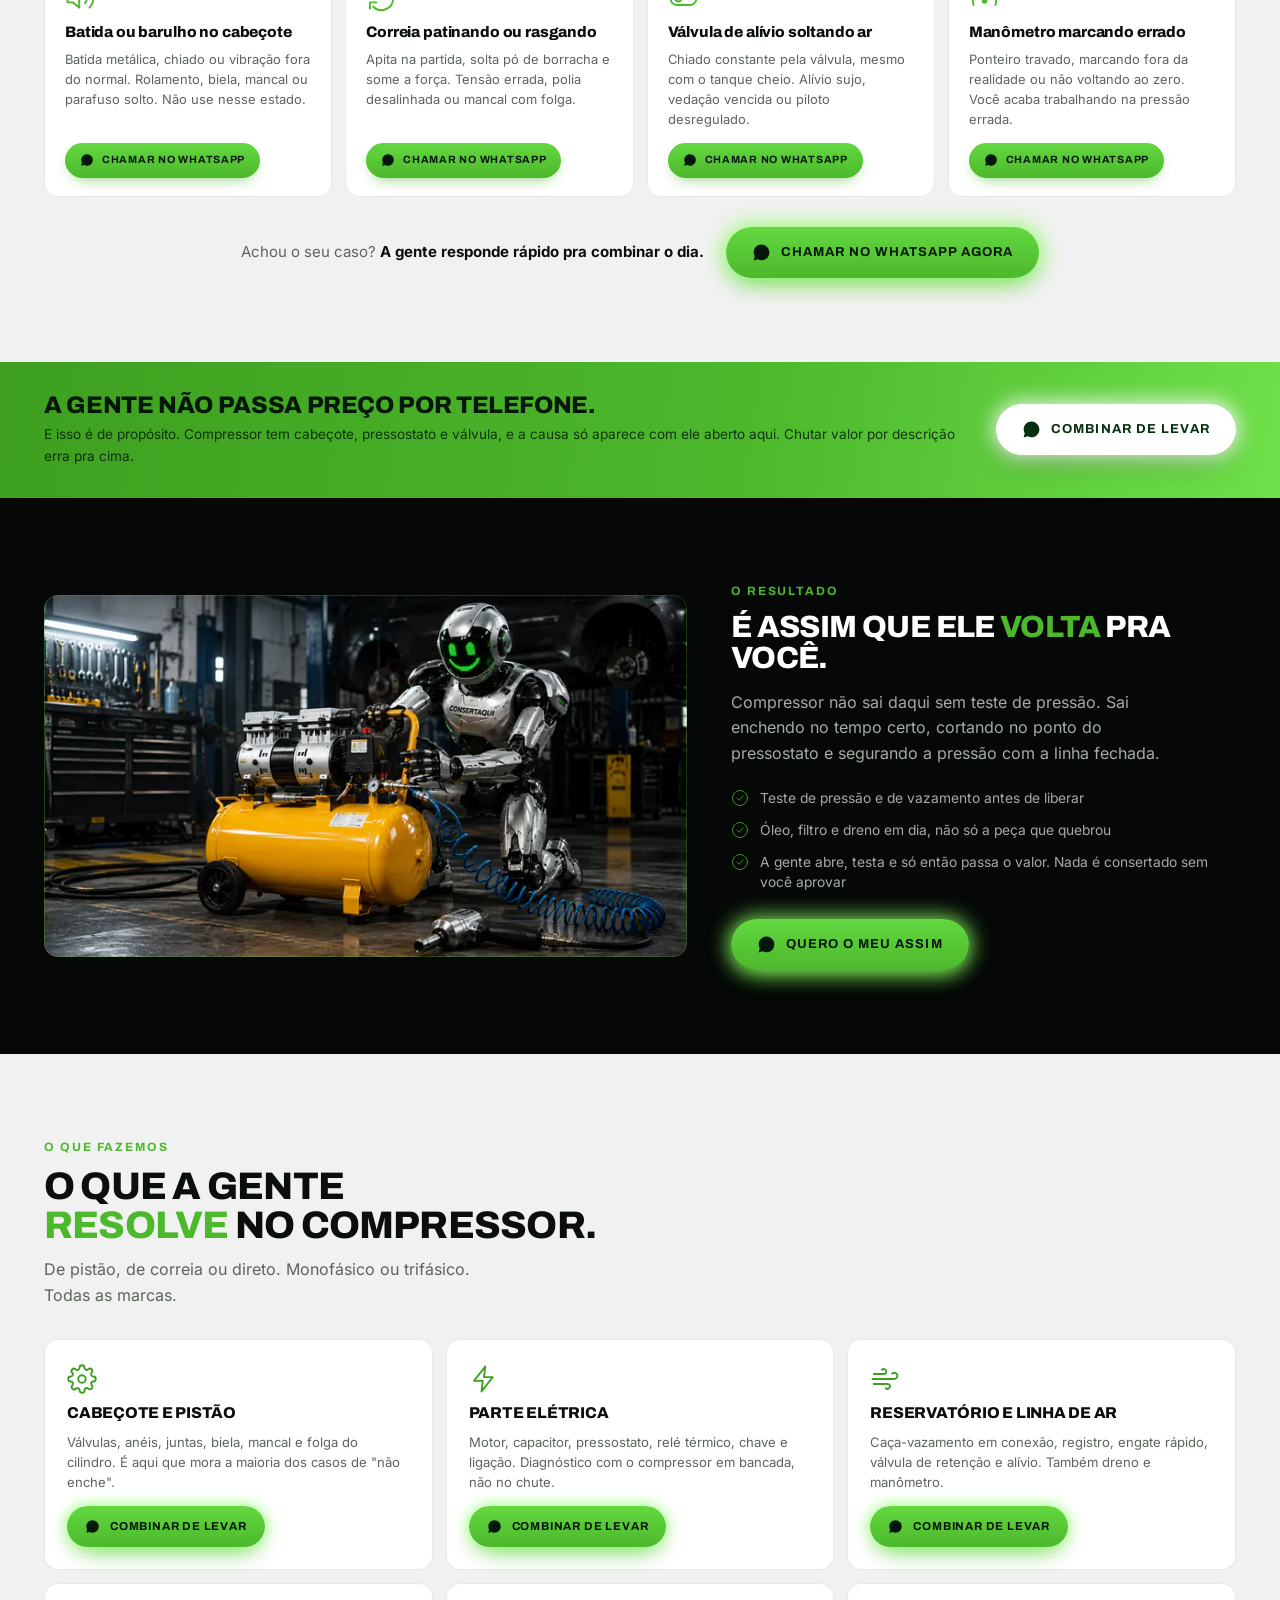
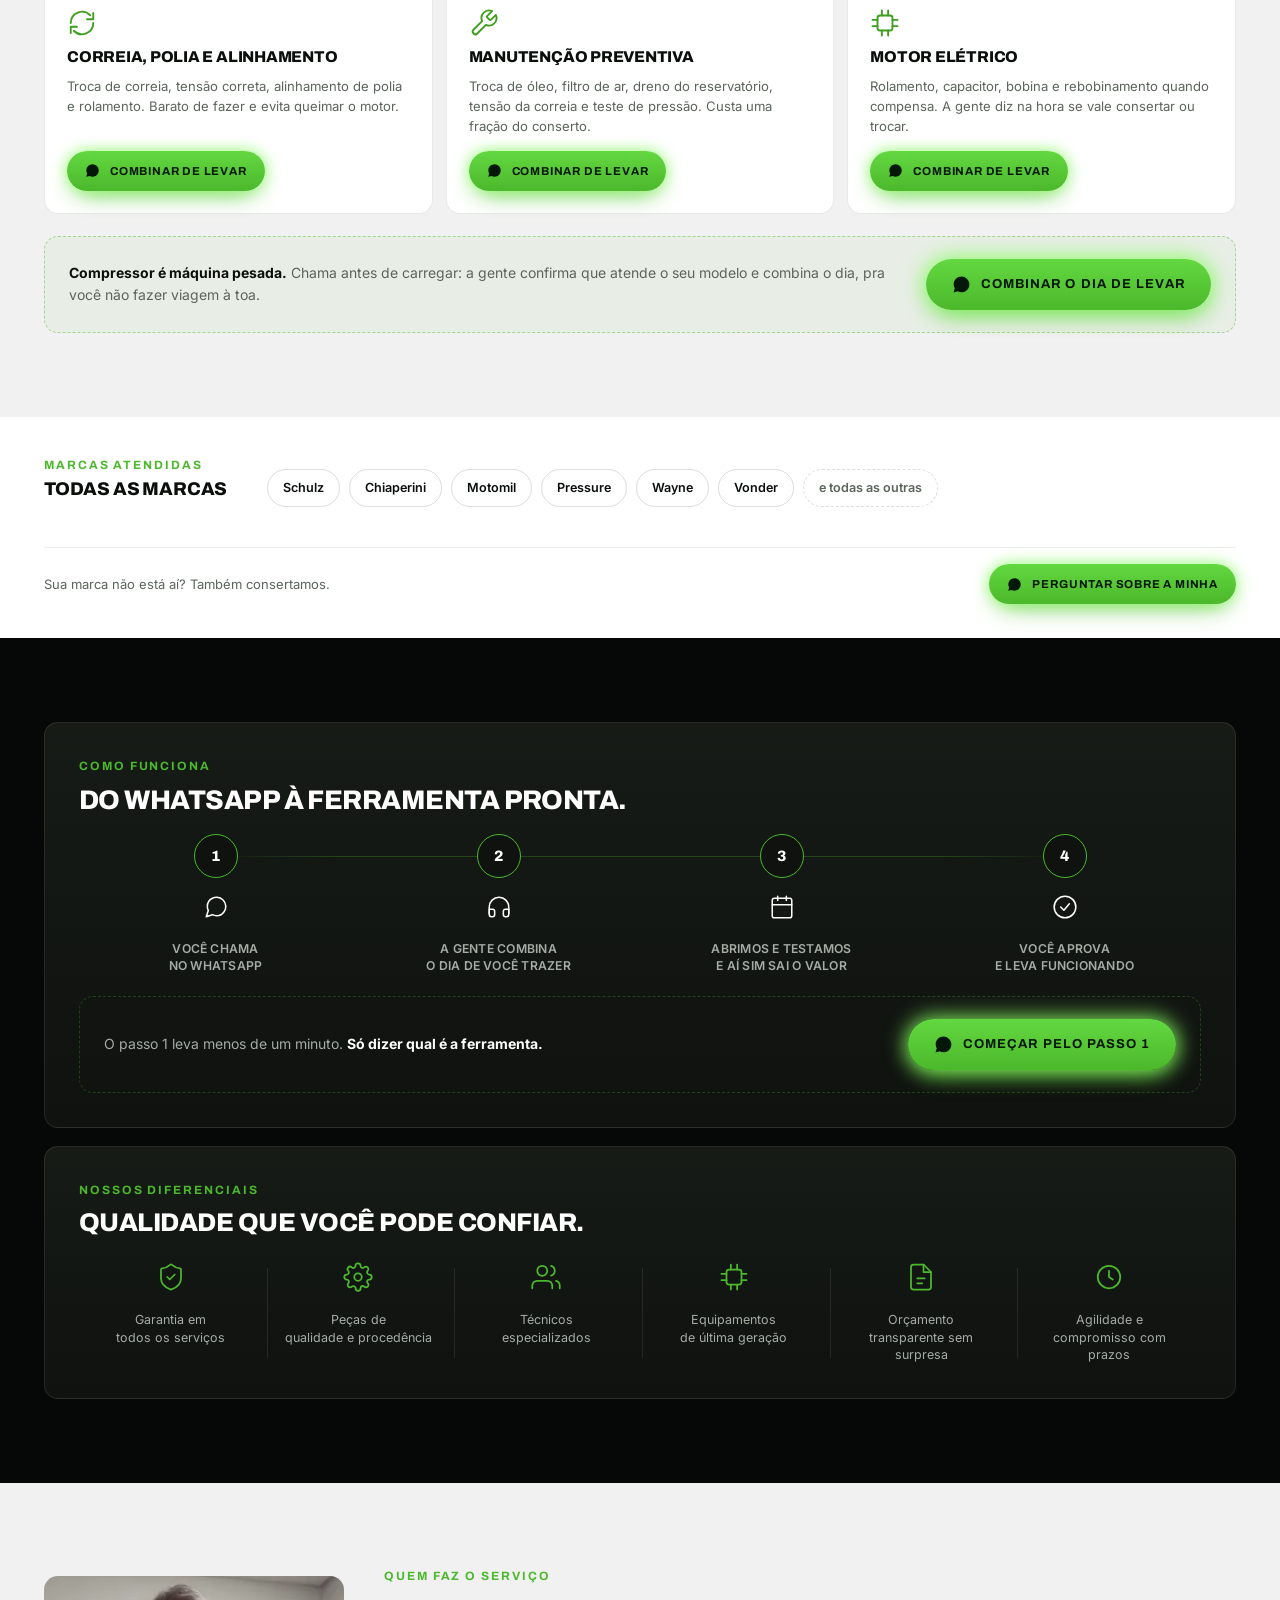
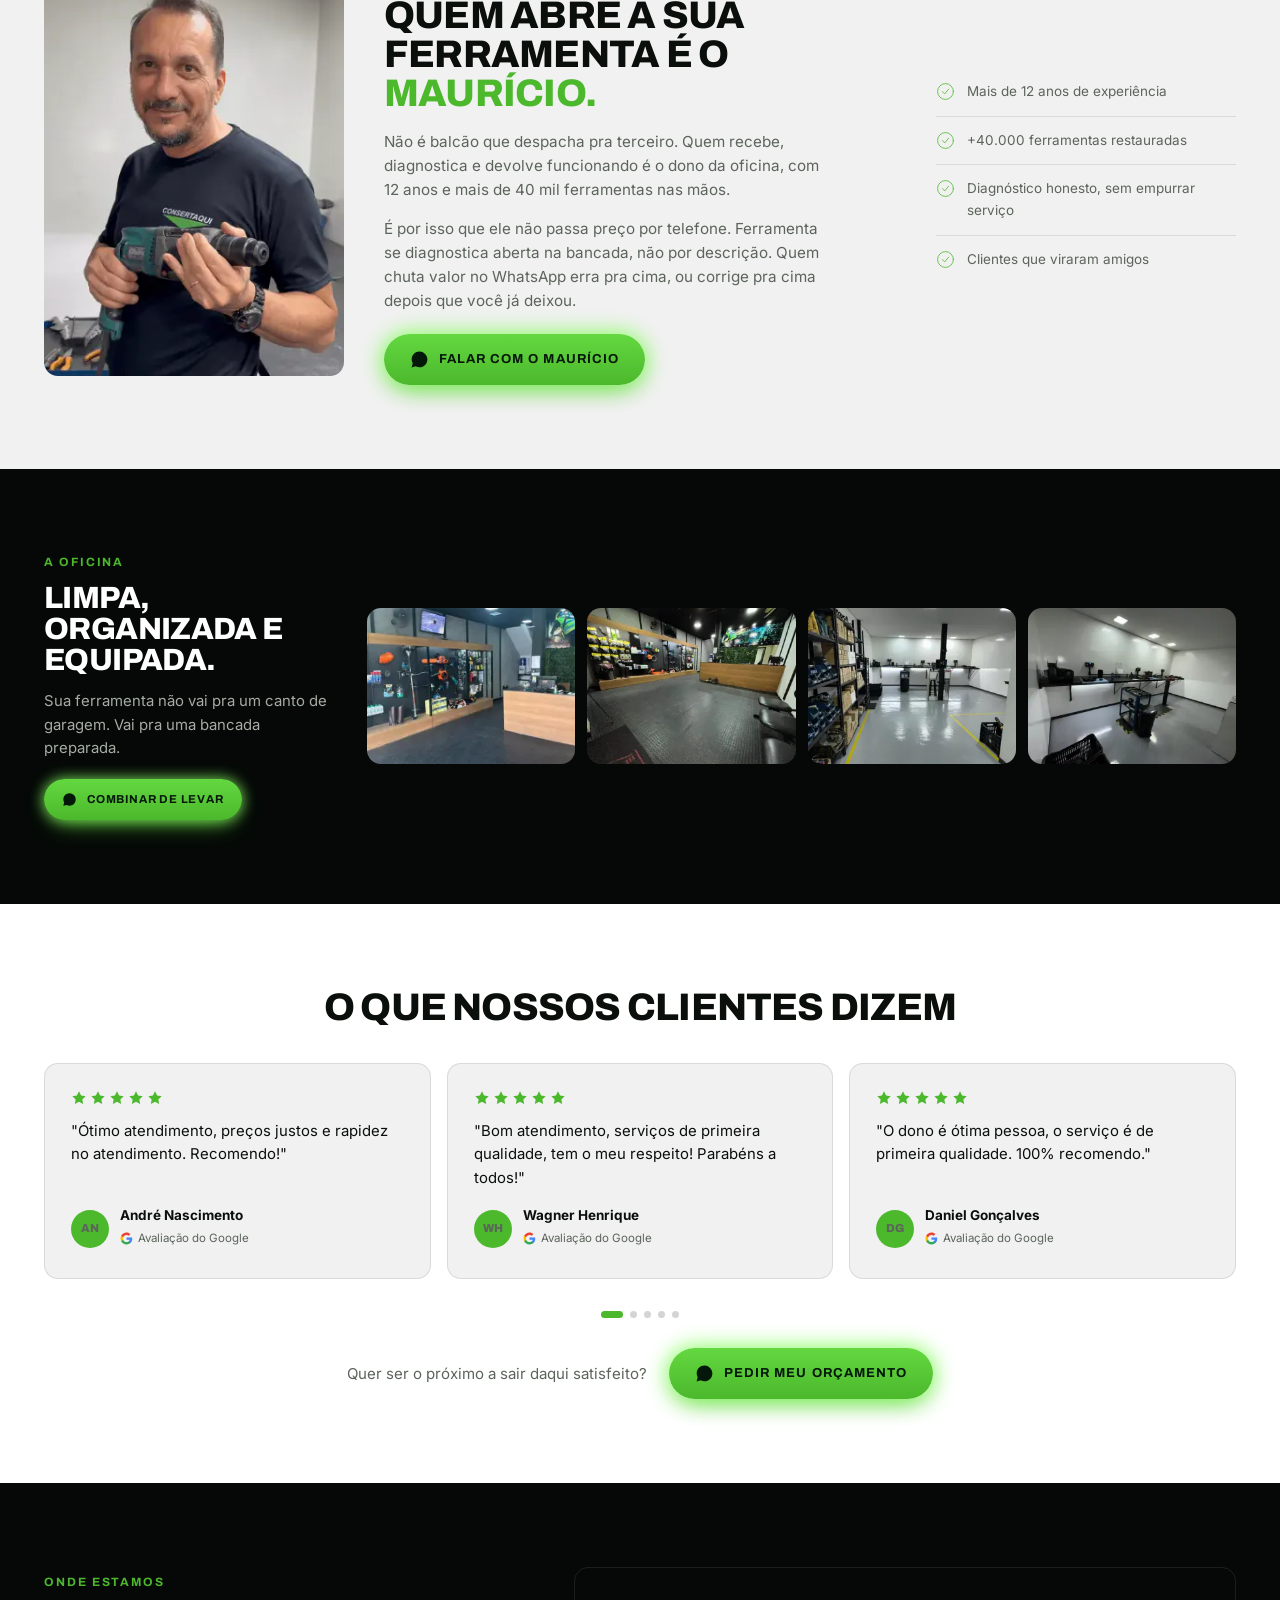
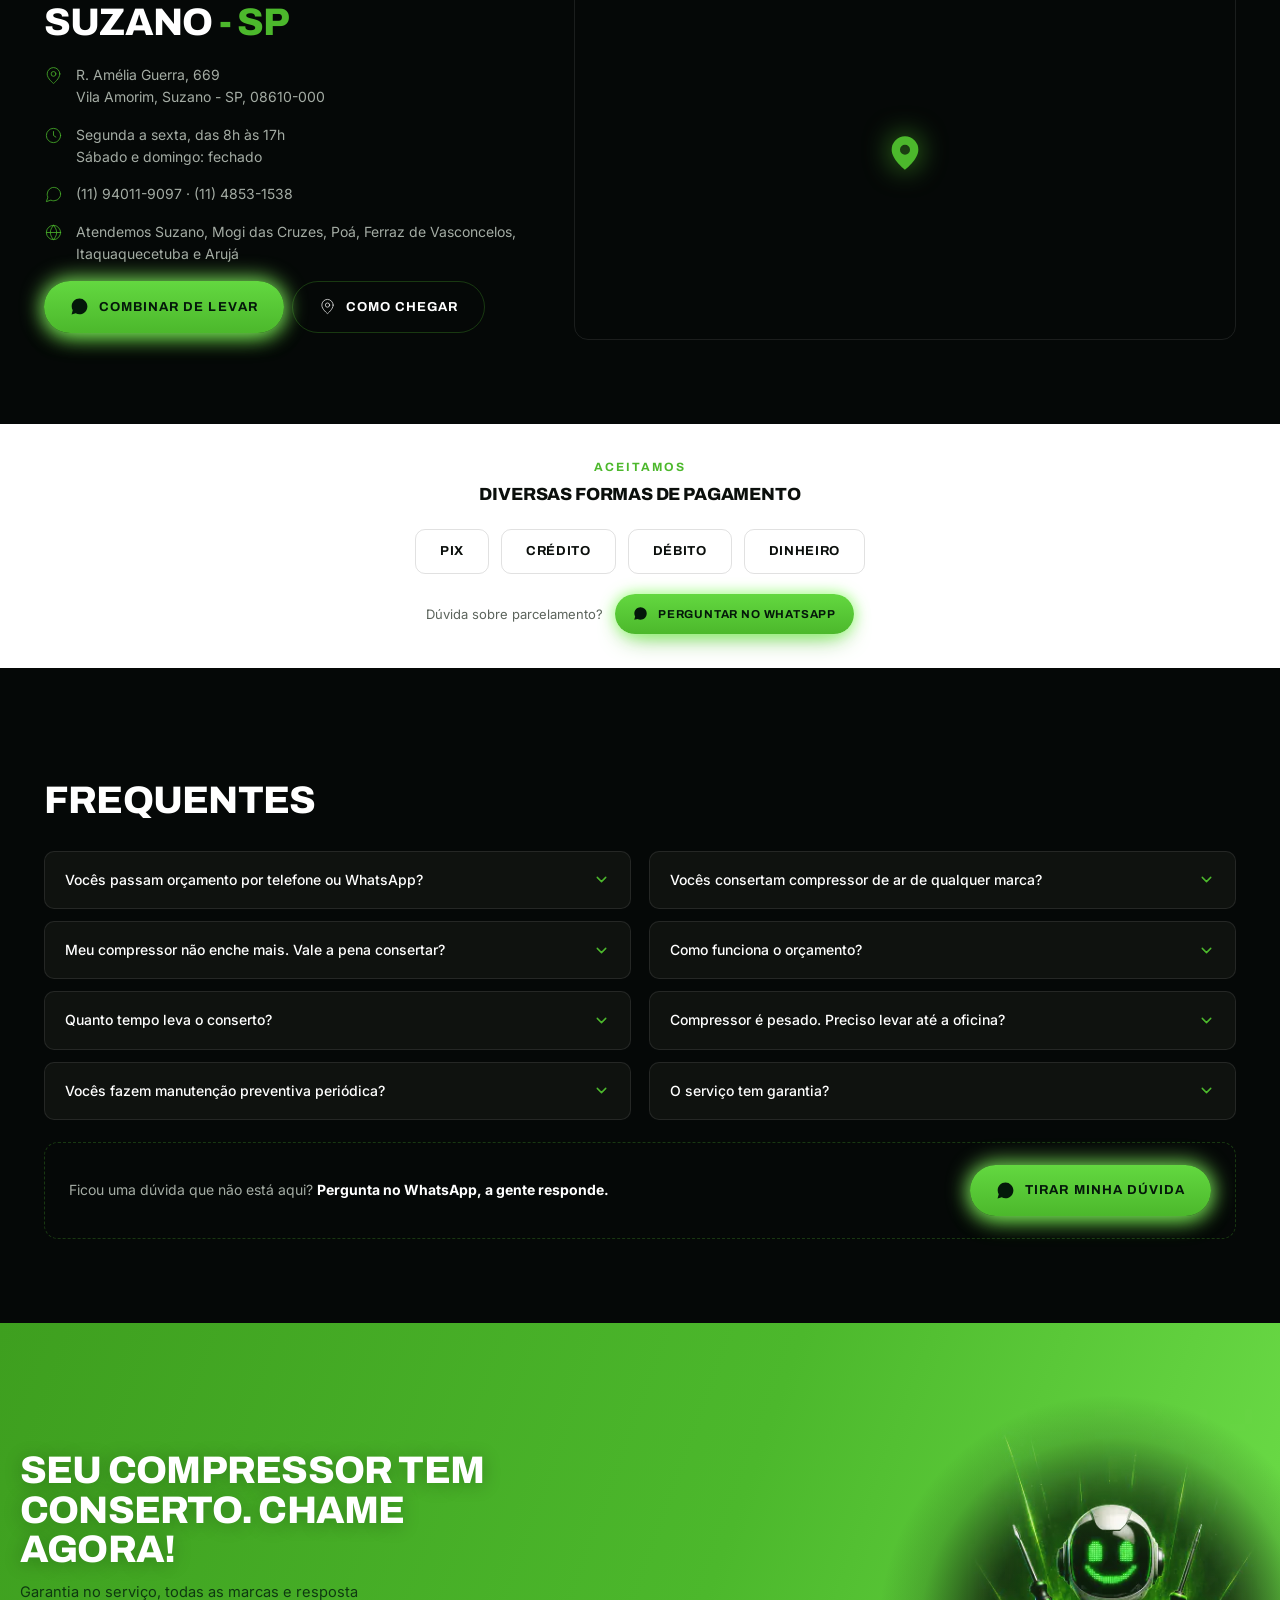
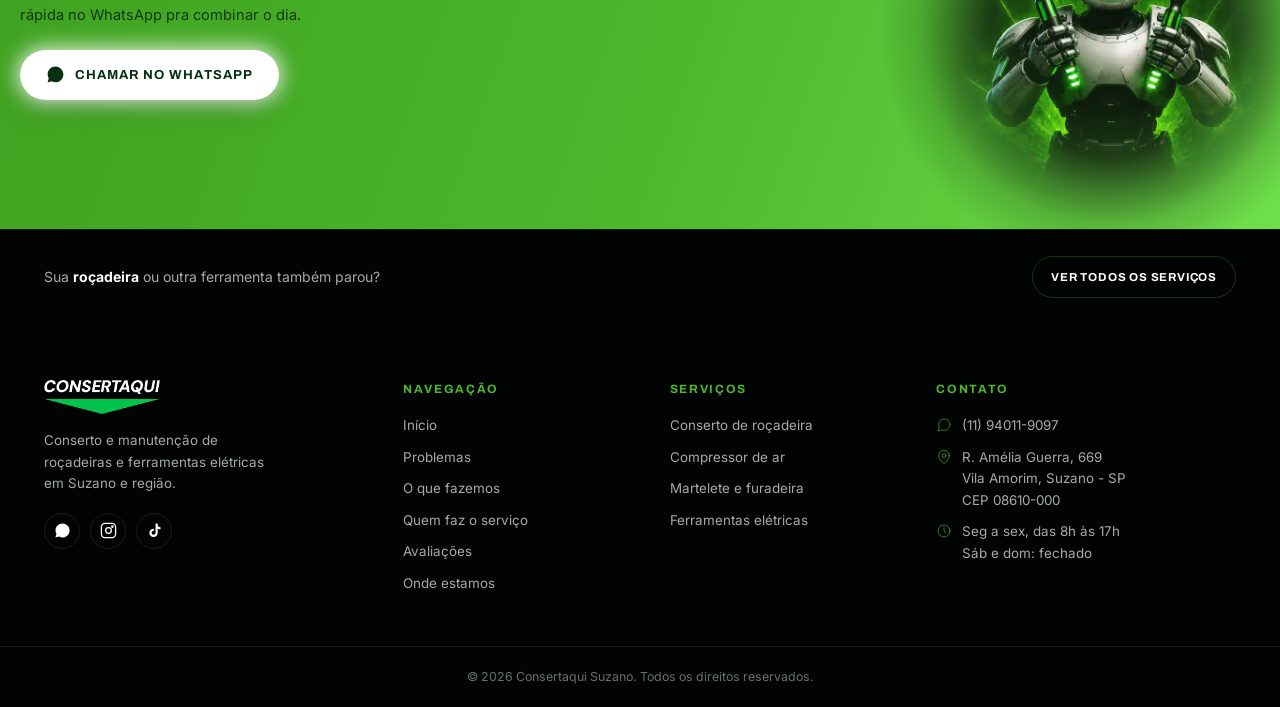
==== commit c816ae09: "Performance, horario de funcionamento e avaliacoes sem a nota - Fontes Archivo e Inter servidas pelo" ====
--- a/conserto-de-compressor-de-ar/index.html
+++ b/conserto-de-compressor-de-ar/index.html
@@ -19,12 +19,10 @@
 <link rel="icon" href="../assets/img/logo.png">
 <link rel="apple-touch-icon" href="../assets/img/logo.png">
 
-<link rel="preconnect" href="https://fonts.googleapis.com">
-<link rel="preconnect" href="https://fonts.gstatic.com" crossorigin>
-<link href="https://fonts.googleapis.com/css2?family=Archivo:wght@700;800&family=Inter:wght@400;500;600;700&display=swap" rel="stylesheet">
-
-<link rel="preload" as="image" href="../assets/img/lps/compressor-hero.webp" type="image/webp" media="(min-width: 861px)" fetchpriority="high">
-<link rel="preload" as="image" href="../assets/img/lps/compressor-hero-mob.webp" type="image/webp" media="(max-width: 860px)" fetchpriority="high">
+<link rel="preload" as="image" imagesrcset="../assets/img/lps/compressor-hero-800.webp 800w, ../assets/img/lps/compressor-hero.webp 1400w" imagesizes="(min-width: 1241px) calc(50vw + 48px), 54vw" type="image/webp" media="(min-width: 861px)" fetchpriority="high">
+<link rel="preload" as="image" imagesrcset="../assets/img/lps/compressor-hero-mob.webp 900w" imagesizes="100vw" type="image/webp" media="(max-width: 860px)" fetchpriority="high">
+<link rel="preload" as="font" type="font/woff2" href="../assets/fonts/archivo-latin.woff2" crossorigin>
+<link rel="preload" as="font" type="font/woff2" href="../assets/fonts/inter-latin.woff2" crossorigin>
 <link rel="stylesheet" href="../assets/css/style.css">
 <link rel="stylesheet" href="../assets/css/lp.css">
 
@@ -44,7 +42,7 @@
 <header class="head" id="head">
   <div class="wrap head__in">
     <a href="../" class="head__logo" aria-label="Consertaqui, página inicial">
-      <img src="../assets/img/logo.webp" alt="Consertaqui" width="160" height="30">
+      <img src="../assets/img/logo-v2.webp" alt="Consertaqui" width="102" height="30">
     </a>
 
     <nav class="nav" aria-label="Navegação principal">
@@ -117,8 +115,8 @@
 
     <div class="hero__art">
       <picture>
-        <source srcset="../assets/img/lps/compressor-hero-mob.webp" media="(max-width: 860px)" type="image/webp">
-        <img src="../assets/img/lps/compressor-hero.webp" alt="Compressor de ar amarelo quebrado, com a correia solta, na oficina da Consertaqui" width="1400" height="934" fetchpriority="high" decoding="async">
+        <source srcset="../assets/img/lps/compressor-hero-mob.webp 900w" sizes="100vw" media="(max-width: 860px)" type="image/webp">
+        <img src="../assets/img/lps/compressor-hero-800.webp" srcset="../assets/img/lps/compressor-hero-800.webp 800w, ../assets/img/lps/compressor-hero.webp 1400w" sizes="(min-width: 1241px) calc(50vw + 48px), 54vw" alt="Compressor de ar amarelo quebrado, com a correia solta, na oficina da Consertaqui" width="1400" height="934" fetchpriority="high" decoding="async">
       </picture>
     </div>
   </div>
@@ -252,7 +250,7 @@
 <section class="sec sec--dark res" id="resultado">
   <div class="wrap res__in">
     <figure class="res__foto" data-rv>
-        <img src="../assets/img/lps/compressor-pronto.webp" alt="Compressor de ar restaurado pela Consertaqui, testado e funcionando na oficina" width="1200" height="676" loading="lazy" decoding="async">
+        <img src="../assets/img/lps/compressor-pronto-700.webp" srcset="../assets/img/lps/compressor-pronto-700.webp 700w, ../assets/img/lps/compressor-pronto.webp 1200w" sizes="(min-width: 1101px) 643px, (min-width: 621px) calc(100vw - 48px), calc(100vw - 40px)" alt="Compressor de ar restaurado pela Consertaqui, testado e funcionando na oficina" width="700" height="394" loading="lazy" decoding="async">
       </figure>
     <div class="res__txt" data-rv style="--d:100ms">
       <div class="eyebrow">O resultado</div>
@@ -403,7 +401,7 @@
 <section class="sec sec--light sobre sobre--lp" id="sobre">
   <div class="wrap sobre__in">
     <div class="sobre__foto" data-rv>
-      <img src="../assets/img/mauricio.webp" alt="Maurício, fundador da Consertaqui, na oficina em Suzano" width="600" height="1066" loading="lazy" decoding="async">
+      <img src="../assets/img/mauricio-320.webp" srcset="../assets/img/mauricio-320.webp 320w, ../assets/img/mauricio.webp 600w" sizes="(max-width: 860px) calc(100vw - 40px), (max-width: 1100px) 260px, 300px" alt="Maurício, fundador da Consertaqui, na oficina em Suzano" width="320" height="569" loading="lazy" decoding="async">
     </div>
     <div class="sobre__txt" data-rv style="--d:100ms">
       <div class="eyebrow">Quem faz o serviço</div>
@@ -431,10 +429,10 @@
       <a class="btn btn--wa btn--sm" data-wa="Olá! Vim pelo site. Queria levar minha ferramenta na oficina. Qual o melhor horário?" href="https://wa.me/5511940119097"><svg viewBox="0 0 24 24" fill="currentColor" aria-hidden="true"><use href="#i1"/></svg>Combinar de levar</a>
     </div>
     <div class="of__grid">
-      <figure data-rv><img src="../assets/img/oficina-01.webp" alt="Balcão de atendimento da Consertaqui em Suzano" width="600" height="338" loading="lazy" decoding="async"></figure>
-      <figure data-rv style="--d:80ms"><img src="../assets/img/oficina-02.webp" alt="Interior da loja Consertaqui com peças e acessórios" width="600" height="450" loading="lazy" decoding="async"></figure>
-      <figure data-rv style="--d:160ms"><img src="../assets/img/oficina-03.webp" alt="Área técnica da Consertaqui com prateleiras de peças" width="600" height="450" loading="lazy" decoding="async"></figure>
-      <figure data-rv style="--d:240ms"><img src="../assets/img/oficina-04.webp" alt="Bancada de trabalho da oficina Consertaqui" width="600" height="450" loading="lazy" decoding="async"></figure>
+      <figure data-rv><img src="../assets/img/oficina-01-320.webp" srcset="../assets/img/oficina-01-320.webp 320w, ../assets/img/oficina-01.webp 600w" sizes="(max-width: 620px) 78vw, (max-width: 1100px) 23vw, 208px" alt="Balcão de atendimento da Consertaqui em Suzano" width="320" height="180" loading="lazy" decoding="async"></figure>
+      <figure data-rv style="--d:80ms"><img src="../assets/img/oficina-02-320.webp" srcset="../assets/img/oficina-02-320.webp 320w, ../assets/img/oficina-02.webp 600w" sizes="(max-width: 620px) 78vw, (max-width: 1100px) 23vw, 208px" alt="Interior da loja Consertaqui com peças e acessórios" width="320" height="240" loading="lazy" decoding="async"></figure>
+      <figure data-rv style="--d:160ms"><img src="../assets/img/oficina-03-320.webp" srcset="../assets/img/oficina-03-320.webp 320w, ../assets/img/oficina-03.webp 600w" sizes="(max-width: 620px) 78vw, (max-width: 1100px) 23vw, 208px" alt="Área técnica da Consertaqui com prateleiras de peças" width="320" height="240" loading="lazy" decoding="async"></figure>
+      <figure data-rv style="--d:240ms"><img src="../assets/img/oficina-04-320.webp" srcset="../assets/img/oficina-04-320.webp 320w, ../assets/img/oficina-04.webp 600w" sizes="(max-width: 620px) 78vw, (max-width: 1100px) 23vw, 208px" alt="Bancada de trabalho da oficina Consertaqui" width="320" height="240" loading="lazy" decoding="async"></figure>
     </div>
   </div>
 </section>
@@ -442,7 +440,7 @@
 <!-- =================================================== DEPOIMENTOS ==== -->
 <section class="sec sec--white dep" id="depoimentos">
   <div class="wrap">
-    <h2 data-rv>4,4 no Google, e a gente faz questão de manter</h2>
+    <h2 data-rv>O que nossos clientes dizem</h2>
     <div class="dep__grid" id="depGrid">
       <article class="card-dep" data-rv style="--d:0ms">
         <div class="stars" aria-label="5 de 5 estrelas"><svg viewBox="0 0 24 24" fill="currentColor" aria-hidden="true"><use href="#i3"/></svg><svg viewBox="0 0 24 24" fill="currentColor" aria-hidden="true"><use href="#i3"/></svg><svg viewBox="0 0 24 24" fill="currentColor" aria-hidden="true"><use href="#i3"/></svg><svg viewBox="0 0 24 24" fill="currentColor" aria-hidden="true"><use href="#i3"/></svg><svg viewBox="0 0 24 24" fill="currentColor" aria-hidden="true"><use href="#i3"/></svg></div>
@@ -490,6 +488,10 @@
           <span>R. Amélia Guerra, 669<br>Vila Amorim, Suzano - SP, 08610-000</span>
         </li>
         <li>
+          <svg viewBox="0 0 24 24" fill="none" stroke="currentColor" stroke-linecap="round" stroke-linejoin="round" aria-hidden="true"><circle cx="12" cy="12" r="9"/><path d="M12 7v5l3 2"/></svg>
+          <span>Segunda a sexta, das 8h às 17h<br>Sábado e domingo: fechado</span>
+        </li>
+        <li>
           <svg viewBox="0 0 24 24" fill="none" stroke="currentColor" stroke-linecap="round" stroke-linejoin="round" aria-hidden="true"><path d="M21 11.5a8.38 8.38 0 0 1-.9 3.8 8.5 8.5 0 0 1-7.6 4.7 8.38 8.38 0 0 1-3.8-.9L3 21l1.9-5.7a8.38 8.38 0 0 1-.9-3.8 8.5 8.5 0 0 1 4.7-7.6 8.38 8.38 0 0 1 3.8-.9h.5a8.48 8.48 0 0 1 8 8z"/></svg>
           <span><a href="https://wa.me/5511940119097" data-wa="Olá! Vim pelo site. Meu compressor de ar está com problema e queria combinar de levar aí.">(11) 94011-9097</a> · <a href="tel:+551148531538">(11) 4853-1538</a></span>
         </li>
@@ -499,7 +501,7 @@
         </li>
       </ul>
       <div class="acoes">
-        <a class="btn btn--wa btn--pulso" data-wa="Olá! Vim pelo site. Queria confirmar o horário de funcionamento para levar minha ferramenta." href="https://wa.me/5511940119097"><svg viewBox="0 0 24 24" fill="currentColor" aria-hidden="true"><use href="#i1"/></svg>Confirmar horário</a>
+        <a class="btn btn--wa btn--pulso" data-wa="Olá! Vim pelo site. Queria combinar o dia de levar minha ferramenta aí na oficina." href="https://wa.me/5511940119097"><svg viewBox="0 0 24 24" fill="currentColor" aria-hidden="true"><use href="#i1"/></svg>Combinar de levar</a>
         <a class="btn btn--ghost" href="https://maps.google.com/?q=R.+Am%C3%A9lia+Guerra,+669,+Vila+Amorim,+Suzano+SP" target="_blank" rel="noopener"><svg viewBox="0 0 24 24" fill="none" stroke="currentColor" stroke-linecap="round" stroke-linejoin="round" aria-hidden="true"><path d="M20 10c0 6-8 12-8 12s-8-6-8-12a8 8 0 0 1 16 0z"/><circle cx="12" cy="10" r="3"/></svg>Como chegar</a>
       </div>
     </div>
@@ -605,7 +607,7 @@
       <a class="btn btn--luz btn--pulso" data-wa="Olá! Vim pelo site. Meu compressor de ar precisa de conserto e queria combinar de levar aí." href="https://wa.me/5511940119097"><svg viewBox="0 0 24 24" fill="currentColor" aria-hidden="true"><use href="#i1"/></svg>Chamar no WhatsApp</a>
     </div>
     <div class="cta__robo" data-rv style="--d:120ms">
-      <img src="../assets/img/robo-cta.webp" alt="" width="640" height="960" aria-hidden="true" loading="lazy" decoding="async">
+      <img src="../assets/img/robo-cta-320.webp" srcset="../assets/img/robo-cta-320.webp 320w, ../assets/img/robo-cta.webp 640w" sizes="(max-width: 860px) 320px, 300px" alt="" width="320" height="480" aria-hidden="true" loading="lazy" decoding="async">
     </div>
   </div>
 </section>
@@ -625,7 +627,7 @@
   <div class="wrap">
     <div class="foot__grid">
       <div>
-        <div class="foot__logo"><img src="../assets/img/logo.webp" alt="Consertaqui" width="180" height="34" loading="lazy"></div>
+        <div class="foot__logo"><img src="../assets/img/logo-v2.webp" alt="Consertaqui" width="116" height="34" loading="lazy"></div>
         <p>Conserto e manutenção de roçadeiras e ferramentas elétricas em Suzano e região.</p>
         <div class="foot__social">
           <a href="https://wa.me/5511940119097" data-wa="Olá! Vim pelo site. Meu compressor de ar está com problema e queria combinar de levar aí." aria-label="WhatsApp"><svg viewBox="0 0 24 24" fill="currentColor" aria-hidden="true"><use href="#i1"/></svg></a>
@@ -661,6 +663,7 @@
         <ul class="foot__contato">
           <li><svg viewBox="0 0 24 24" fill="none" stroke="currentColor" stroke-linecap="round" stroke-linejoin="round" aria-hidden="true"><path d="M21 11.5a8.38 8.38 0 0 1-.9 3.8 8.5 8.5 0 0 1-7.6 4.7 8.38 8.38 0 0 1-3.8-.9L3 21l1.9-5.7a8.38 8.38 0 0 1-.9-3.8 8.5 8.5 0 0 1 4.7-7.6 8.38 8.38 0 0 1 3.8-.9h.5a8.48 8.48 0 0 1 8 8z"/></svg><a href="https://wa.me/5511940119097" data-wa="Olá! Vim pelo site. Meu compressor de ar está com problema e queria combinar de levar aí.">(11) 94011-9097</a></li>
           <li><svg viewBox="0 0 24 24" fill="none" stroke="currentColor" stroke-linecap="round" stroke-linejoin="round" aria-hidden="true"><path d="M20 10c0 6-8 12-8 12s-8-6-8-12a8 8 0 0 1 16 0z"/><circle cx="12" cy="10" r="3"/></svg><span>R. Amélia Guerra, 669<br>Vila Amorim, Suzano - SP<br>CEP 08610-000</span></li>
+          <li><svg viewBox="0 0 24 24" fill="none" stroke="currentColor" stroke-linecap="round" stroke-linejoin="round" aria-hidden="true"><circle cx="12" cy="12" r="9"/><path d="M12 7v5l3 2"/></svg><span>Seg a sex, das 8h às 17h<br>Sáb e dom: fechado</span></li>
         </ul>
       </div>
     </div>
@@ -698,7 +701,9 @@
       "postalCode": "08610-000",
       "addressCountry": "BR"
     },
-    "aggregateRating": { "@type": "AggregateRating", "ratingValue": "4.4", "reviewCount": "11" }
+    "openingHoursSpecification": [
+      { "@type": "OpeningHoursSpecification", "dayOfWeek": ["Monday", "Tuesday", "Wednesday", "Thursday", "Friday"], "opens": "08:00", "closes": "17:00" }
+    ]
   },
   "areaServed": [
     { "@type": "City", "name": "Suzano" },
--- a/assets/css/style.css
+++ b/assets/css/style.css
@@ -1,6 +1,28 @@
 /* ==========================================================================
    Consertaqui Suzano
    ========================================================================== */
+
+/* Fontes servidas pelo proprio site, subset latin (cobre o portugues).
+   Vindo do Google Fonts, a folha de estilo externa bloqueava a primeira
+   pintura e a troca de fonte empurrava o layout (CLS). Os dois arquivos
+   sao variaveis: um cobre todos os pesos usados de cada familia. */
+@font-face {
+  font-family: "Archivo";
+  font-style: normal;
+  font-weight: 700 800;
+  font-stretch: 100%;
+  font-display: swap;
+  src: url("../fonts/archivo-latin.woff2") format("woff2");
+  unicode-range: U+0000-00FF, U+0131, U+0152-0153, U+02BB-02BC, U+02C6, U+02DA, U+02DC, U+0304, U+0308, U+0329, U+2000-206F, U+20AC, U+2122, U+2191, U+2193, U+2212, U+2215, U+FEFF, U+FFFD;
+}
+@font-face {
+  font-family: "Inter";
+  font-style: normal;
+  font-weight: 400 700;
+  font-display: swap;
+  src: url("../fonts/inter-latin.woff2") format("woff2");
+  unicode-range: U+0000-00FF, U+0131, U+0152-0153, U+02BB-02BC, U+02C6, U+02DA, U+02DC, U+0304, U+0308, U+0329, U+2000-206F, U+20AC, U+2122, U+2191, U+2193, U+2212, U+2215, U+FEFF, U+FFFD;
+}
 
 :root {
   --verde: #4cb82c;
